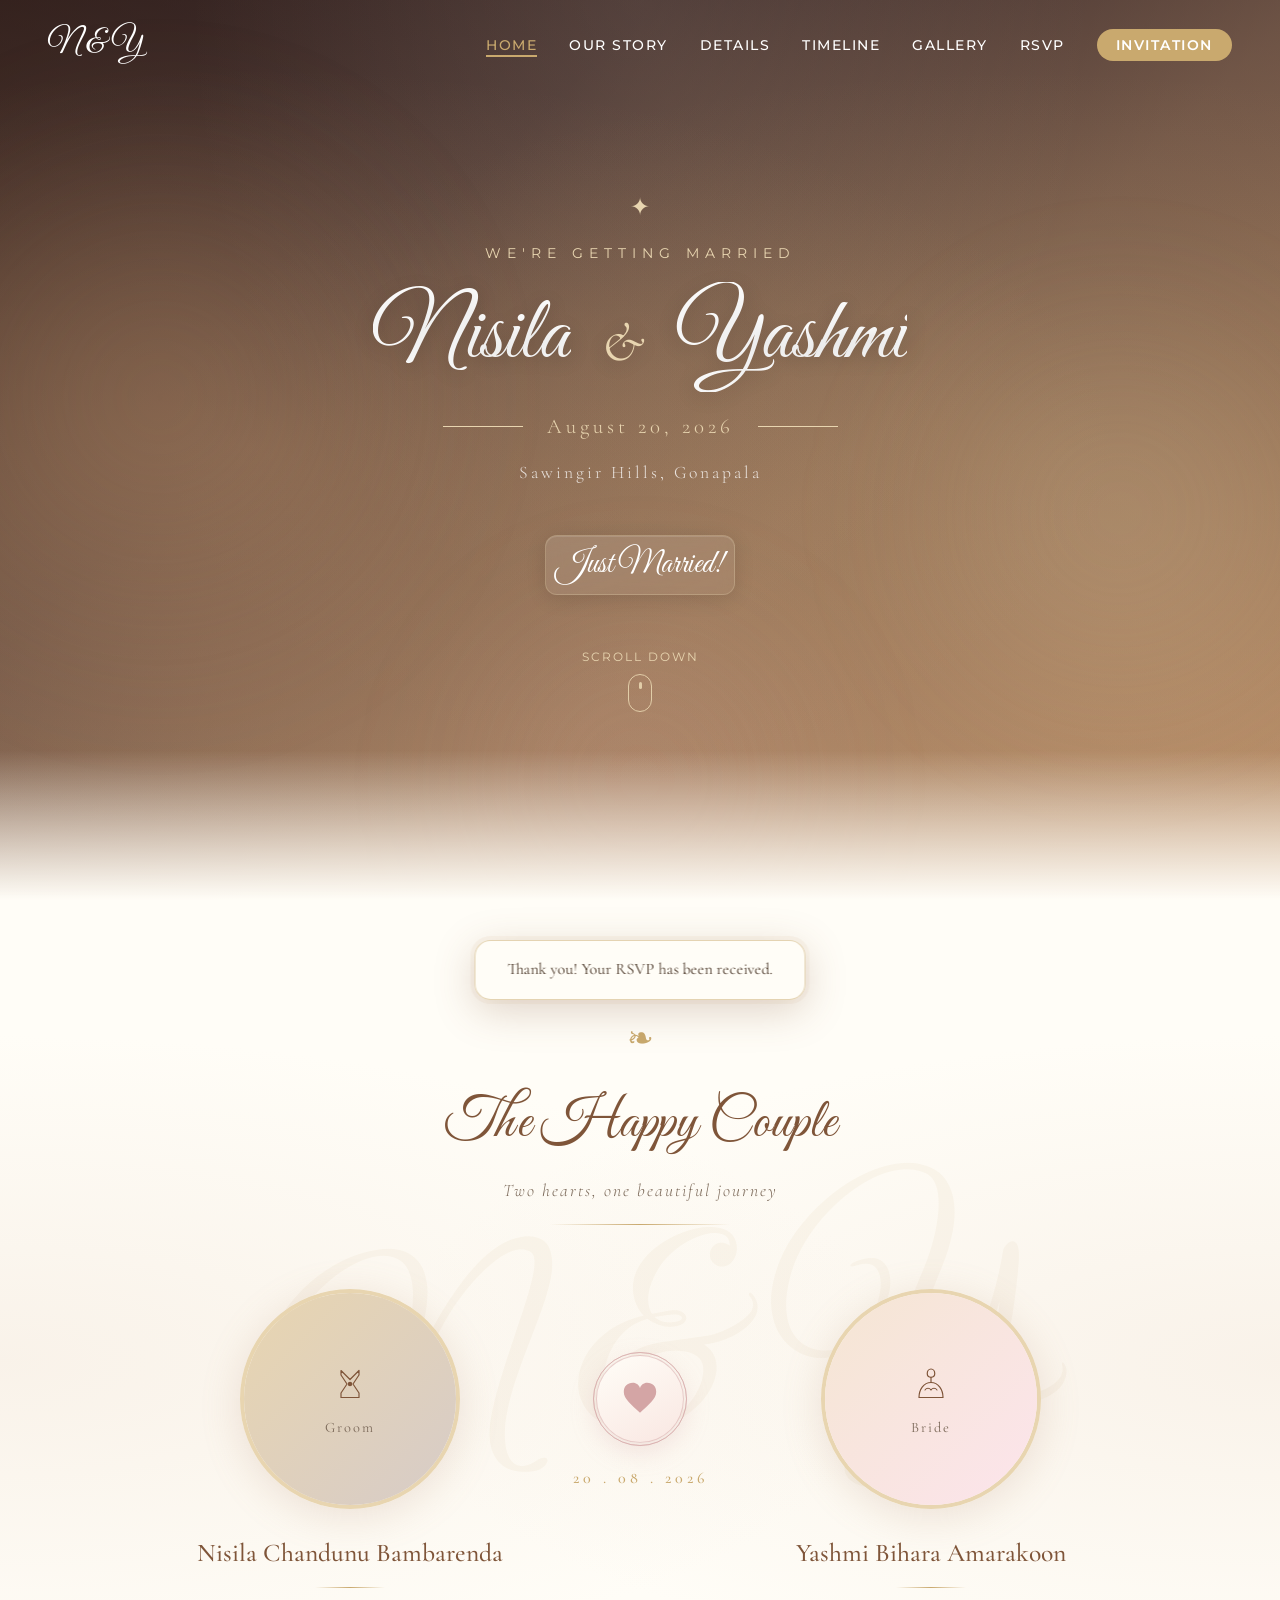
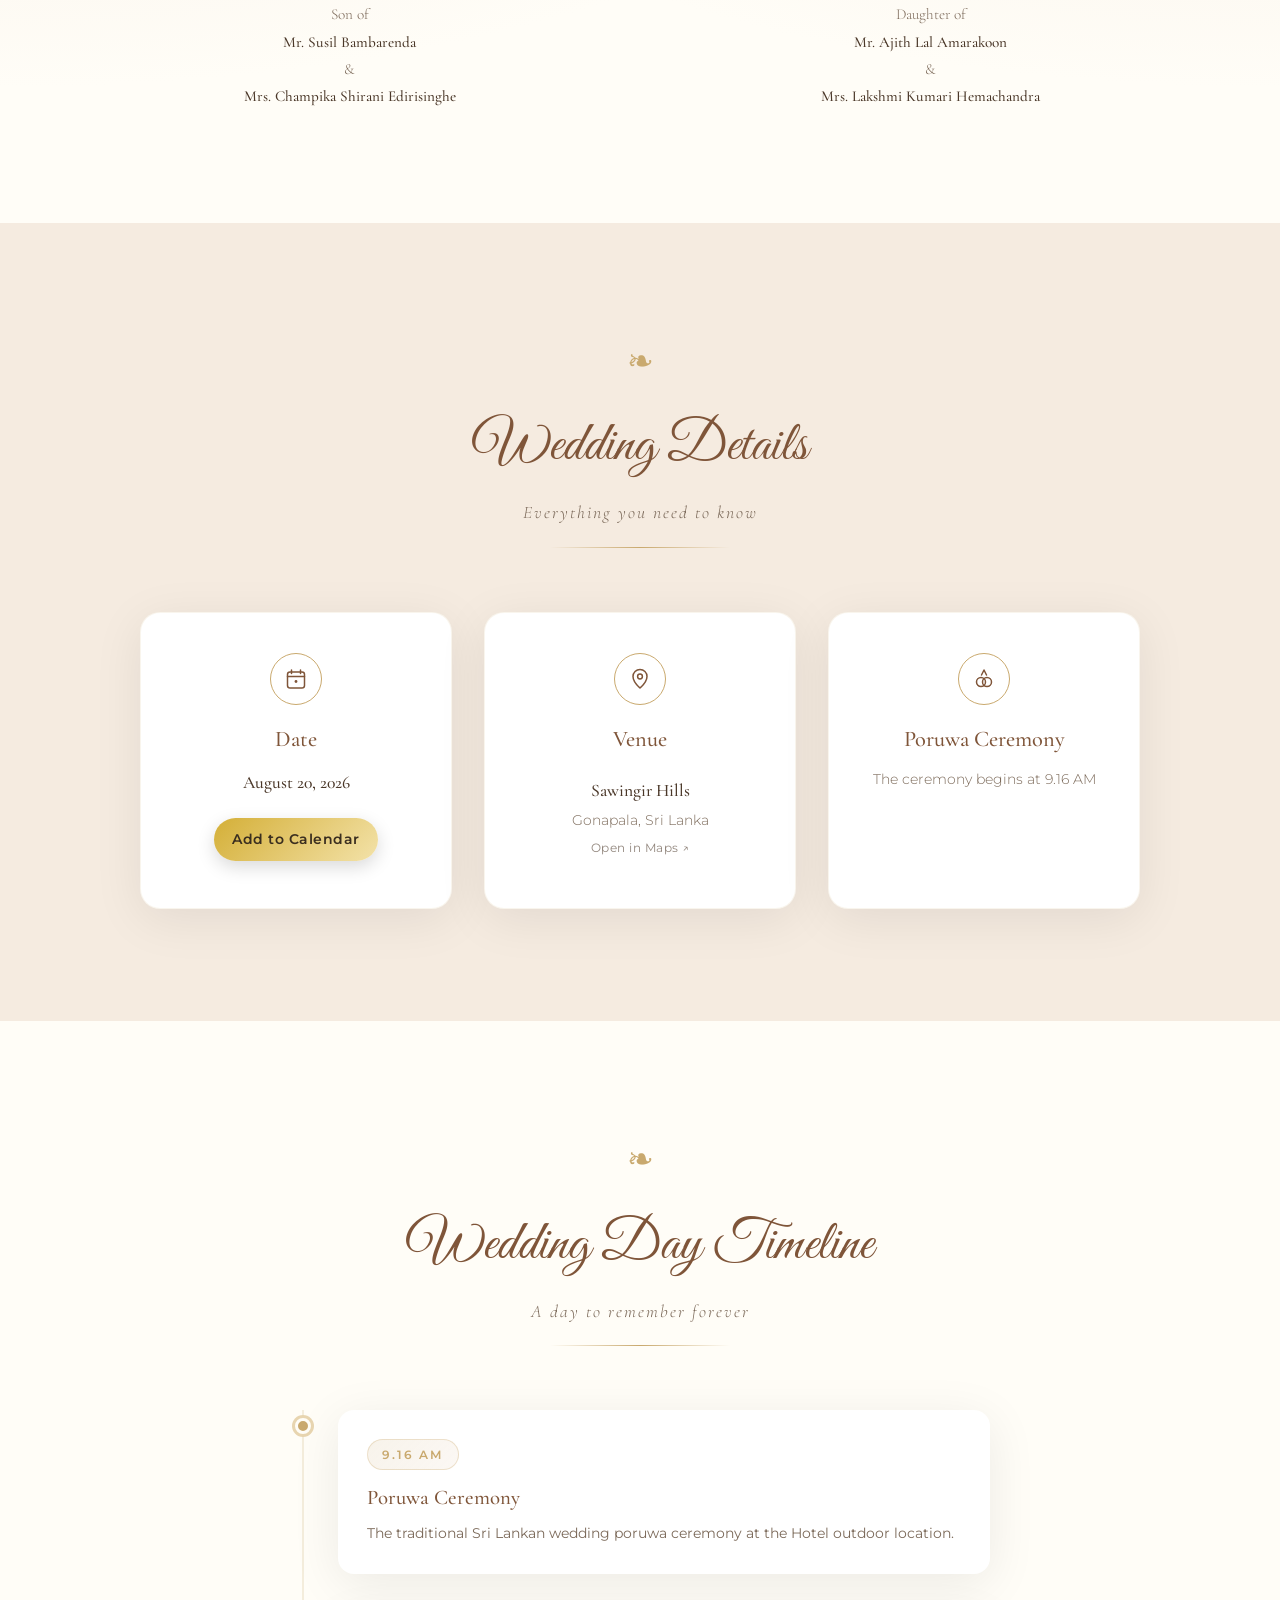
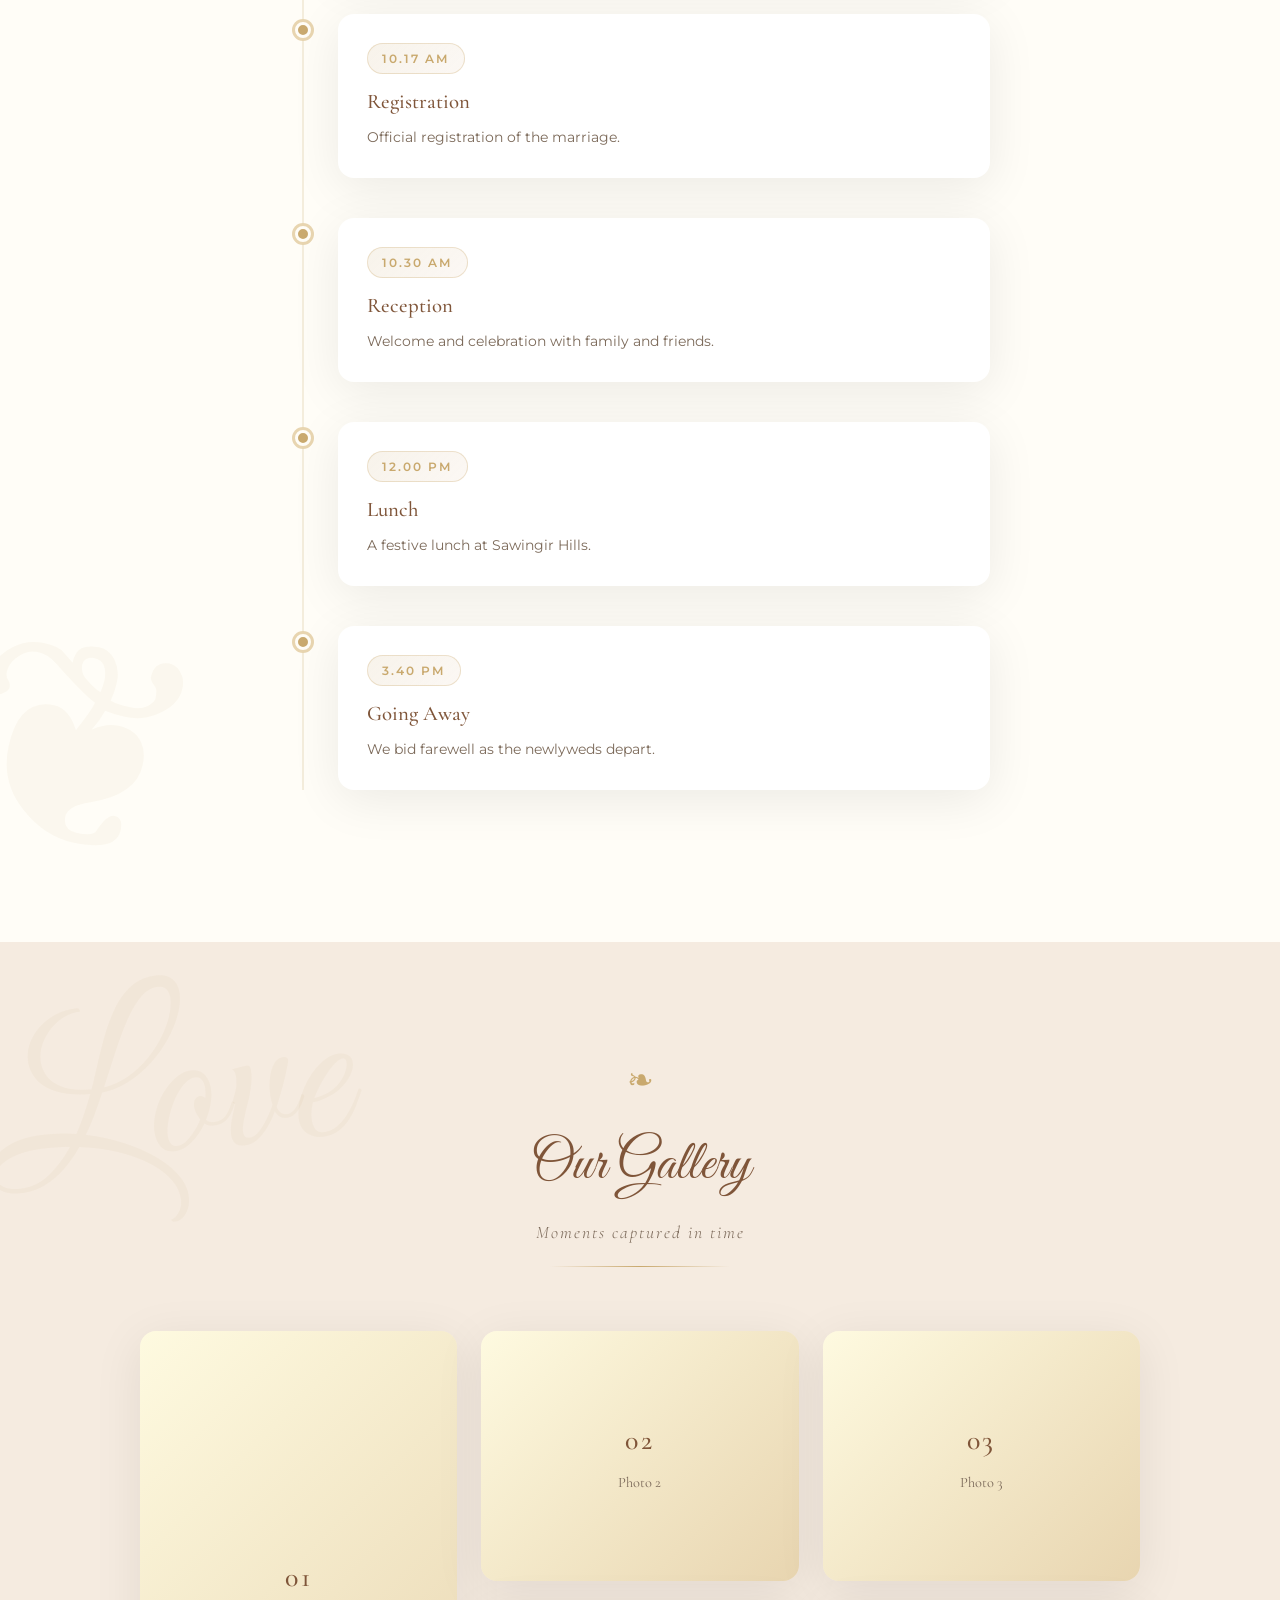
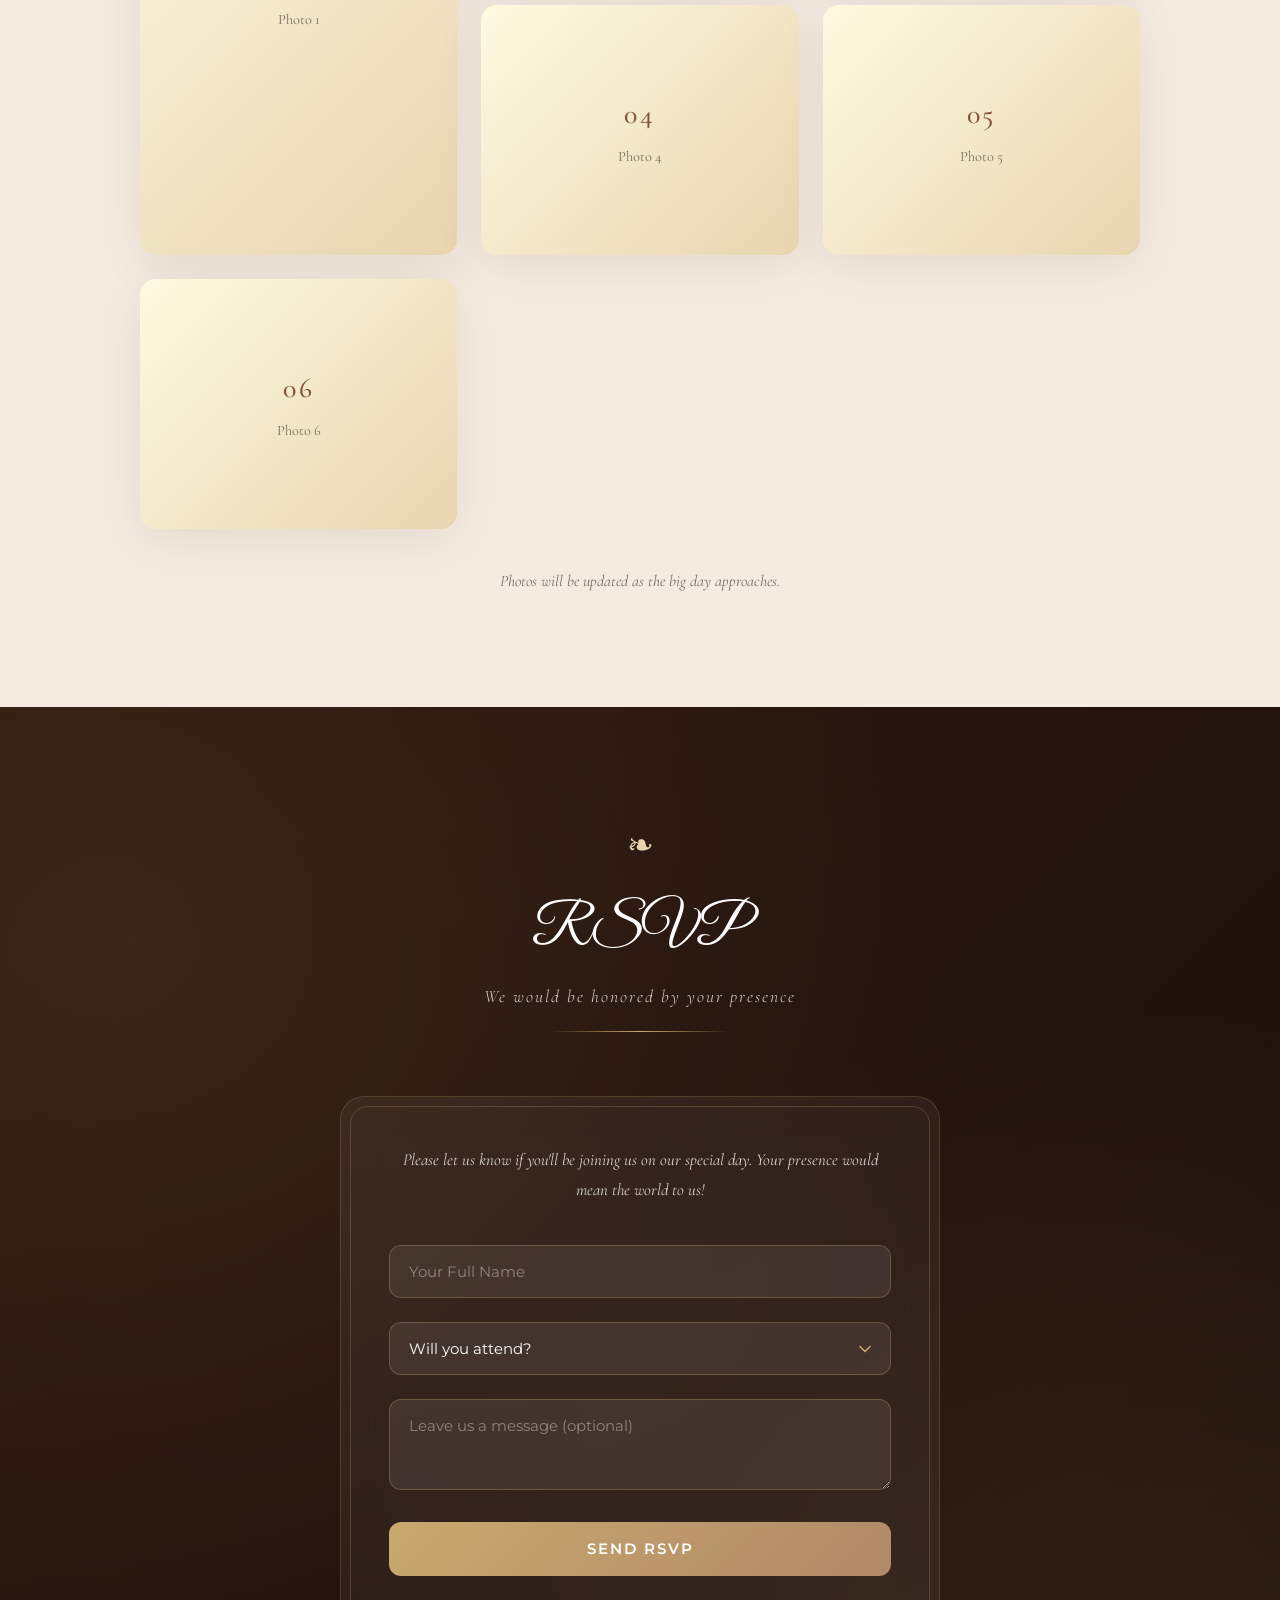
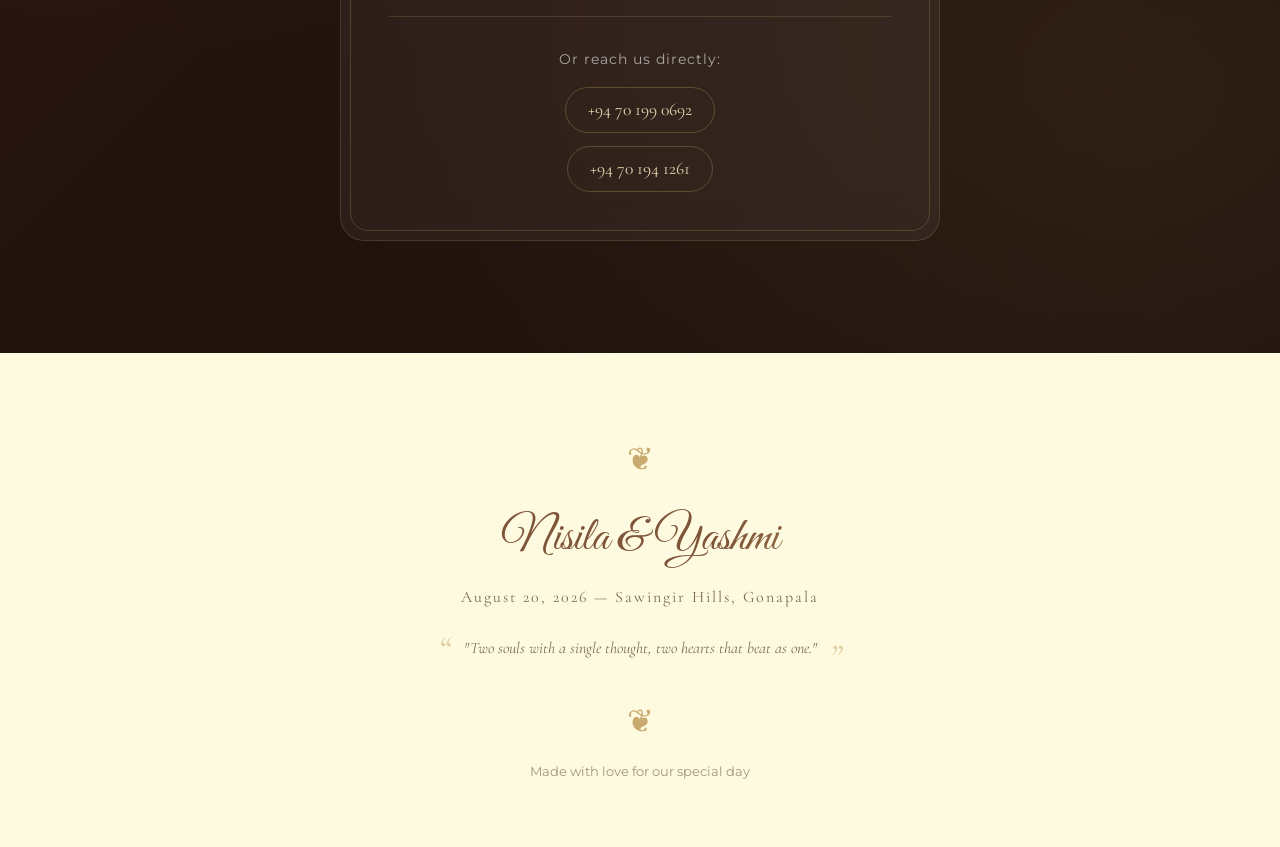
==== index.html @ e64463fa "minor changes" ====
<!doctype html>
<html lang="en">
  <head>
    <meta charset="UTF-8" />
    <meta
      name="viewport"
      content="width=device-width, initial-scale=1.0, maximum-scale=5.0, user-scalable=yes"
    />
    <meta name="color-scheme" content="light" />
    <meta name="theme-color" content="#fffdf7" />
    <meta name="mobile-web-app-capable" content="yes" />
    <meta name="apple-mobile-web-app-capable" content="yes" />
    <title>Nisila & Yashmi | Wedding - August 20, 2026</title>
    <link
      rel="icon"
      href="data:image/svg+xml,%3Csvg xmlns='http://www.w3.org/2000/svg' viewBox='0 0 100 100'%3E%3Cpath d='M50,88 C25,65 5,50 5,30 C5,15 15,5 30,5 C40,5 48,12 50,20 C52,12 60,5 70,5 C85,5 95,15 95,30 C95,50 75,65 50,88Z' fill='%23c9a96e'/%3E%3C/svg%3E"
    />
    <link rel="preconnect" href="https://fonts.googleapis.com" />
    <link rel="preconnect" href="https://fonts.gstatic.com" crossorigin />
    <link
      href="https://fonts.googleapis.com/css2?family=Great+Vibes&family=Cormorant+Garamond:ital,wght@0,300;0,400;0,500;0,600;1,300;1,400&family=Montserrat:wght@300;400;500;600&display=swap"
      rel="stylesheet"
    />
    <link rel="stylesheet" href="styles.css" />
  </head>
  <body>
    <!-- Intro Preloader -->
    <div class="preloader" id="preloader">
      <div class="preloader-inner">
        <svg
          class="preloader-rings"
          viewBox="0 0 130 78"
          fill="none"
          aria-hidden="true"
        >
          <circle class="ring ring-1" cx="48" cy="39" r="27" />
          <circle class="ring ring-2" cx="82" cy="39" r="27" />
        </svg>
        <p class="preloader-names">Nisila &amp; Yashmi</p>
        <p class="preloader-date">20 . 08 . 2026</p>
      </div>
    </div>

    <!-- Scroll Progress Bar -->
    <div class="scroll-progress" id="scrollProgress"></div>

    <!-- Floating Petals -->
    <div class="petals-container" id="petals"></div>

    <!-- Navigation -->
    <nav class="navbar" id="navbar">
      <div class="nav-logo">N & Y</div>
      <button class="nav-toggle" id="navToggle" aria-label="Toggle navigation">
        <span></span><span></span><span></span>
      </button>
      <ul class="nav-links" id="navLinks">
        <li><a href="#home">Home</a></li>
        <li><a href="#couple">Our Story</a></li>
        <li><a href="#details">Details</a></li>
        <li><a href="#timeline">Timeline</a></li>
        <li><a href="#gallery">Gallery</a></li>
        <li><a href="#rsvp">RSVP</a></li>
        <li>
          <a href="invitation.html" class="nav-invitation-btn">Invitation</a>
        </li>
      </ul>
    </nav>

    <!-- Hero Section -->
    <section class="hero" id="home">
      <div class="hero-aurora" aria-hidden="true">
        <span class="aurora-blob aurora-1"></span>
        <span class="aurora-blob aurora-2"></span>
        <span class="aurora-blob aurora-3"></span>
      </div>
      <div class="hero-sparkles" id="heroSparkles"></div>
      <div class="hero-overlay"></div>
      <div class="hero-content">
        <div class="hero-ornament top">✦</div>
        <p class="hero-subtitle">We're Getting Married</p>
        <h1 class="hero-names">
          <span class="groom-name">Nisila</span>
          <span class="ampersand">&</span>
          <span class="bride-name">Yashmi</span>
        </h1>
        <div class="hero-date-line">
          <span class="line"></span>
          <span class="date-text">August 20, 2026</span>
          <span class="line"></span>
        </div>
        <p class="hero-venue">Sawingir Hills, Gonapala</p>

        <!-- Countdown Timer -->
        <div class="countdown" id="countdown">
          <div class="countdown-item">
            <span class="countdown-number" id="days">00</span>
            <span class="countdown-label">Days</span>
          </div>
          <div class="countdown-separator">:</div>
          <div class="countdown-item">
            <span class="countdown-number" id="hours">00</span>
            <span class="countdown-label">Hours</span>
          </div>
          <div class="countdown-separator">:</div>
          <div class="countdown-item">
            <span class="countdown-number" id="minutes">00</span>
            <span class="countdown-label">Minutes</span>
          </div>
          <div class="countdown-separator">:</div>
          <div class="countdown-item">
            <span class="countdown-number" id="seconds">00</span>
            <span class="countdown-label">Seconds</span>
          </div>
        </div>

        <a href="#couple" class="scroll-down">
          <span>Scroll Down</span>
          <span class="scroll-mouse"><span class="scroll-wheel"></span></span>
        </a>
      </div>
    </section>

    <!-- Couple Section -->
    <section class="section couple-section" id="couple">
      <div class="section-header" data-animate>
        <span class="section-ornament">❧</span>
        <h2 class="section-title">The Happy Couple</h2>
        <p class="section-subtitle">Two hearts, one beautiful journey</p>
      </div>

      <div class="couple-container">
        <div class="couple-card groom-card" data-animate>
          <div class="couple-image-wrapper">
            <div class="couple-image-placeholder groom-placeholder">
              <svg
                class="placeholder-icon groom-icon"
                viewBox="0 0 64 64"
                xmlns="http://www.w3.org/2000/svg"
              >
                <path
                  d="M20 14 L32 26 L44 14 L44 20 L36 32 L44 44 L44 50 L20 50 L20 44 L28 32 L20 20 Z"
                  fill="none"
                  stroke="currentColor"
                  stroke-width="1.6"
                  stroke-linejoin="round"
                />
                <circle cx="32" cy="32" r="3" fill="currentColor" />
              </svg>
              <span class="placeholder-text">Groom</span>
            </div>
          </div>
          <h3 class="couple-name">Nisila Chandunu Bambarenda</h3>
          <p class="couple-parents">
            Son of<br />
            <strong>Mr. Susil Bambarenda</strong><br />
            &<br />
            <strong>Mrs. Champika Shirani Edirisinghe</strong>
          </p>
        </div>

        <div class="couple-heart" data-animate>
          <div class="heart-icon">
            <svg viewBox="0 0 100 100" class="heart-svg">
              <path
                d="M50,88 C25,65 5,50 5,30 C5,15 15,5 30,5 C40,5 48,12 50,20 C52,12 60,5 70,5 C85,5 95,15 95,30 C95,50 75,65 50,88Z"
                fill="currentColor"
              />
            </svg>
          </div>
          <p class="couple-date">20 . 08 . 2026</p>
        </div>

        <div class="couple-card bride-card" data-animate>
          <div class="couple-image-wrapper">
            <div class="couple-image-placeholder bride-placeholder">
              <svg
                class="placeholder-icon bride-icon"
                viewBox="0 0 64 64"
                xmlns="http://www.w3.org/2000/svg"
              >
                <path
                  d="M32 12 C35 12 37 15 37 18 C37 21 35 23 32 23 C29 23 27 21 27 18 C27 15 29 12 32 12 Z"
                  fill="none"
                  stroke="currentColor"
                  stroke-width="1.6"
                />
                <path
                  d="M32 23 L32 30"
                  stroke="currentColor"
                  stroke-width="1.6"
                  stroke-linecap="round"
                />
                <path
                  d="M32 30 C22 30 16 40 16 50 L48 50 C48 40 42 30 32 30 Z"
                  fill="none"
                  stroke="currentColor"
                  stroke-width="1.6"
                  stroke-linejoin="round"
                />
                <path
                  d="M24 40 C26 37 30 37 32 40 C34 37 38 37 40 40"
                  stroke="currentColor"
                  stroke-width="1.4"
                  stroke-linecap="round"
                  fill="none"
                />
              </svg>
              <span class="placeholder-text">Bride</span>
            </div>
          </div>
          <h3 class="couple-name">Yashmi Bihara Amarakoon</h3>
          <p class="couple-parents">
            Daughter of<br />
            <strong>Mr. Ajith Lal Amarakoon</strong><br />
            &<br />
            <strong>Mrs. Lakshmi Kumari Hemachandra</strong>
          </p>
        </div>
      </div>
    </section>

    <!-- Love Story Timeline -->
    <section class="section story-section" id="details">
      <div class="section-header" data-animate>
        <span class="section-ornament">❧</span>
        <h2 class="section-title">Wedding Details</h2>
        <p class="section-subtitle">Everything you need to know</p>
      </div>

      <div class="details-container">
        <!-- <div class="detail-card" data-animate>
                <div class="detail-icon" aria-hidden="true">D</div>
                <h3>Date</h3>
                <p class="detail-main">August 20, 2026</p>
                <p class="detail-sub">Thursday</p>
                <p class="detail-sub">10.00 AM to 04.00 PM</p>
            </div> -->

        <!-- <div class="detail-card" data-animate>
                <div class="detail-icon" aria-hidden="true">V</div>
                <h3>Venue</h3>
                <p class="detail-main">Sawingir Hills</p>
                <p class="detail-sub">Gonapala, Sri Lanka</p>
            </div> -->
        <div class="detail-card" data-animate>
          <div class="detail-icon" aria-hidden="true">
            <svg
              viewBox="0 0 24 24"
              fill="none"
              stroke="currentColor"
              stroke-width="1.5"
              stroke-linecap="round"
              stroke-linejoin="round"
            >
              <rect x="3.5" y="5" width="17" height="16" rx="2.5" />
              <line x1="3.5" y1="9.5" x2="20.5" y2="9.5" />
              <line x1="7.5" y1="3" x2="7.5" y2="6.5" />
              <line x1="16.5" y1="3" x2="16.5" y2="6.5" />
              <circle
                cx="12"
                cy="14.5"
                r="1.4"
                fill="currentColor"
                stroke="none"
              />
            </svg>
          </div>
          <h3>Date</h3>
          <p class="detail-main">August 20, 2026</p>
          <!-- <p class="detail-sub">Thursday</p> -->

          <a href="wedding.ics" class="calendar-btn" download>
            Add to Calendar
          </a>
        </div>

        <!-- Venue -->
        <div class="detail-card" data-animate>
          <div class="detail-icon" aria-hidden="true">
            <svg
              viewBox="0 0 24 24"
              fill="none"
              stroke="currentColor"
              stroke-width="1.5"
              stroke-linecap="round"
              stroke-linejoin="round"
            >
              <path
                d="M12 21s-7-6.2-7-11.5A7 7 0 0 1 19 9.5C19 14.8 12 21 12 21Z"
              />
              <circle cx="12" cy="9.5" r="2.4" />
            </svg>
          </div>
          <h3>Venue</h3>

          <a
            class="venue-link"
            href="https://www.google.com/maps/place/Sawingir+Hills/data=!4m2!3m1!1s0x0:0x8412a55befcddfe5?sa=X&ved=1t:2428&ictx=111"
            target="_blank"
            rel="noopener noreferrer"
            aria-label="Open Sawingir Hills location in Google Maps"
          >
            <p class="detail-main">Sawingir Hills</p>
            <p class="detail-sub">Gonapala, Sri Lanka</p>
          </a>
        </div>

        <div class="detail-card" data-animate>
          <div class="detail-icon" aria-hidden="true">
            <svg
              viewBox="0 0 24 24"
              fill="none"
              stroke="currentColor"
              stroke-width="1.5"
              stroke-linecap="round"
              stroke-linejoin="round"
            >
              <circle cx="9" cy="15" r="4.5" />
              <circle cx="15" cy="15" r="4.5" />
              <path d="M9.5 8 12 3l2.5 5" />
            </svg>
          </div>
          <h3>Poruwa Ceremony</h3>
          <p class="detail-sub">The ceremony begins at 9.16 AM</p>
        </div>
      </div>
    </section>

    <!-- Timeline Section -->
    <section class="section timeline-section" id="timeline">
      <div class="section-header" data-animate>
        <span class="section-ornament">❧</span>
        <h2 class="section-title">Wedding Day Timeline</h2>
        <p class="section-subtitle">A day to remember forever</p>
      </div>

      <div class="timeline">
        <div class="timeline-item" data-animate>
          <div class="timeline-dot"></div>
          <div class="timeline-content">
            <span class="timeline-time">9.16 AM</span>
            <h3>Poruwa Ceremony</h3>
            <p>
              The traditional Sri Lankan wedding poruwa ceremony at the Hotel
              outdoor location.
            </p>
          </div>
        </div>
        <div class="timeline-item" data-animate>
          <div class="timeline-dot"></div>
          <div class="timeline-content">
            <span class="timeline-time">10.17 AM</span>
            <h3>Registration</h3>
            <p>Official registration of the marriage.</p>
          </div>
        </div>
        <div class="timeline-item" data-animate>
          <div class="timeline-dot"></div>
          <div class="timeline-content">
            <span class="timeline-time">10.30 AM</span>
            <h3>Reception</h3>
            <p>Welcome and celebration with family and friends.</p>
          </div>
        </div>
        <div class="timeline-item" data-animate>
          <div class="timeline-dot"></div>
          <div class="timeline-content">
            <span class="timeline-time">12.00 PM</span>
            <h3>Lunch</h3>
            <p>A festive lunch at Sawingir Hills.</p>
          </div>
        </div>
        <div class="timeline-item" data-animate>
          <div class="timeline-dot"></div>
          <div class="timeline-content">
            <span class="timeline-time">3.40 PM</span>
            <h3>Going Away</h3>
            <p>We bid farewell as the newlyweds depart.</p>
          </div>
        </div>
      </div>
    </section>

    <!-- Gallery Placeholder Section -->
    <section class="section gallery-section" id="gallery">
      <div class="section-header" data-animate>
        <span class="section-ornament">❧</span>
        <h2 class="section-title">Our Gallery</h2>
        <p class="section-subtitle">Moments captured in time</p>
      </div>

      <div class="gallery-grid">
        <div class="gallery-item gi-1" data-animate>
          <div class="gallery-placeholder">
            <span>01</span>
            <p>Photo 1</p>
          </div>
        </div>
        <div class="gallery-item gi-2" data-animate>
          <div class="gallery-placeholder">
            <span>02</span>
            <p>Photo 2</p>
          </div>
        </div>
        <div class="gallery-item gi-3" data-animate>
          <div class="gallery-placeholder">
            <span>03</span>
            <p>Photo 3</p>
          </div>
        </div>
        <div class="gallery-item gi-4" data-animate>
          <div class="gallery-placeholder">
            <span>04</span>
            <p>Photo 4</p>
          </div>
        </div>
        <div class="gallery-item gi-5" data-animate>
          <div class="gallery-placeholder">
            <span>05</span>
            <p>Photo 5</p>
          </div>
        </div>
        <div class="gallery-item gi-6" data-animate>
          <div class="gallery-placeholder">
            <span>06</span>
            <p>Photo 6</p>
          </div>
        </div>
      </div>
      <p class="gallery-note">
        Photos will be updated as the big day approaches.
      </p>
    </section>

    <!-- RSVP Section -->
    <section class="section rsvp-section" id="rsvp">
      <div class="rsvp-bg-pattern"></div>
      <div class="section-header" data-animate>
        <span class="section-ornament light">❧</span>
        <h2 class="section-title light">RSVP</h2>
        <p class="section-subtitle light">
          We would be honored by your presence
        </p>
      </div>

      <div class="rsvp-container">
        <div class="rsvp-card" data-animate>
          <p class="rsvp-message">
            Please let us know if you'll be joining us on our special day. Your
            presence would mean the world to us!
          </p>

          <form class="rsvp-form" id="rsvpForm">
            <div class="form-group">
              <input
                type="text"
                id="guestName"
                placeholder="Your Full Name"
                required
              />
              <label for="guestName">Your Full Name</label>
            </div>

            <div class="form-group">
              <select id="attending" required>
                <option value="" disabled selected>Will you attend?</option>
                <option value="yes">Joyfully Accept</option>
                <option value="no">Regretfully Decline</option>
              </select>
            </div>

            <div class="form-group">
              <textarea
                id="message"
                placeholder="Leave us a message (optional)"
                rows="3"
              ></textarea>
              <label for="message">Message</label>
            </div>

            <button type="submit" class="rsvp-submit">
              <span>Send RSVP</span>
            </button>
          </form>

          <div class="rsvp-contact">
            <p>Or reach us directly:</p>
            <div class="contact-numbers">
              <a href="tel:+94701990692" class="contact-link">
                <span>+94 70 199 0692</span>
              </a>
              <a href="tel:+94701941261" class="contact-link">
                <span>+94 70 194 1261</span>
              </a>
            </div>
          </div>
        </div>
      </div>
    </section>

    <!-- Footer -->
    <footer class="footer">
      <div class="footer-hearts" id="footerHearts" aria-hidden="true"></div>
      <div class="footer-content" data-animate>
        <div class="footer-ornament">❦</div>
        <h2 class="footer-names">Nisila & Yashmi</h2>
        <p class="footer-date">August 20, 2026 — Sawingir Hills, Gonapala</p>
        <p class="footer-message">
          "Two souls with a single thought, two hearts that beat as one."
        </p>
        <div class="footer-ornament">❦</div>
        <p class="footer-copyright">Made with love for our special day</p>
      </div>
    </footer>

    <!-- Back to top -->
    <button class="back-to-top" id="backToTop" aria-label="Back to top">
      <span class="btt-arrow">↑</span>
    </button>

    <!-- Toast notification -->
    <div class="toast" id="toast">
      <span class="toast-message">Thank you! Your RSVP has been received.</span>
    </div>

    <script src="script.js"></script>
  </body>
</html>
---- styles.css ----
/* ============================================
   WEDDING WEBSITE — Nisila & Yashmi
   A Romantic, Elegant Design
   ============================================ */

/* --- CSS Variables --- */
:root {
    color-scheme: light;
    --color-primary: #b08968;
    --color-primary-light: #ddb892;
    --color-primary-dark: #7f5539;
    --color-accent: #d4a373;
    --color-gold: #c9a96e;
    --color-gold-light: #e8d5b0;
    --color-cream: #fefae0;
    --color-ivory: #fffdf7;
    --color-blush: #f5ebe0;
    --color-rose: #d4a5a5;
    --color-deep: #3d2c2c;
    --color-text: #4a3728;
    --color-text-light: #7c6a5a;
    --color-white: #ffffff;
    --color-dark-bg: #2c1810;
    
    --font-script: 'Great Vibes', cursive;
    --font-serif: 'Cormorant Garamond', serif;
    --font-sans: 'Montserrat', sans-serif;
    
    --transition-smooth: all 0.4s cubic-bezier(0.25, 0.46, 0.45, 0.94);
    --shadow-soft: 0 4px 30px rgba(176, 137, 104, 0.15);
    --shadow-medium: 0 8px 40px rgba(176, 137, 104, 0.2);
    --shadow-card: 0 10px 50px rgba(0, 0, 0, 0.08);
}

/* --- Reset & Base --- */
*, *::before, *::after {
    margin: 0;
    padding: 0;
    box-sizing: border-box;
}

html {
    scroll-behavior: smooth;
    font-size: 16px;
    overflow-x: hidden;
    background-color: var(--color-ivory);
    color: var(--color-text);
}

body {
    font-family: var(--font-sans);
    color: var(--color-text);
    background-color: var(--color-ivory);
    overflow-x: hidden;
    line-height: 1.6;
    -webkit-font-smoothing: antialiased;
    -moz-osx-font-smoothing: grayscale;
    /* Prevent horizontal scroll on mobile */
    max-width: 100vw;
}

html.menu-open {
    overflow: hidden;
}

/* --- Scrollbar --- */
::-webkit-scrollbar {
    width: 8px;
}
::-webkit-scrollbar-track {
    background: var(--color-cream);
}
::-webkit-scrollbar-thumb {
    background: var(--color-primary-light);
    border-radius: 10px;
}
::-webkit-scrollbar-thumb:hover {
    background: var(--color-primary);
}

/* --- Selection --- */
::selection {
    background: var(--color-primary-light);
    color: var(--color-white);
}

/* Venue clickable link */
.venue-link {
    text-decoration: none;
    color: inherit;
    display: block;
    border-radius: 12px;
    padding: 8px 6px;
    transition: all 0.25s ease;
    position: relative;
}

/* Hover (desktop) */
.venue-link:hover {
    background: rgba(212, 175, 55, 0.08);
    transform: translateY(-2px);
}

/* Tap feedback (mobile) */
.venue-link:active {
    transform: scale(0.98);
}

/* Add a subtle indicator */
.venue-link::after {
    content: "Open in Maps ↗";
    display: block;
    font-size: 12px;
    margin-top: 6px;
    opacity: 0.6;
    letter-spacing: 0.5px;
}

/* Add to calendar button */
.calendar-btn{
    display:inline-block;
    margin-top:16px;
    padding:10px 18px;
    border-radius:30px;
    text-decoration:none;
    font-size:14px;
    letter-spacing:.5px;

    background: linear-gradient(135deg,#d4af37,#f3e2a9);
    color:#3a2e1f;
    font-weight:600;

    transition:all .25s ease;
    box-shadow:0 6px 18px rgba(0,0,0,.15);
}

/* hover desktop */
.calendar-btn:hover{
    transform:translateY(-2px);
    box-shadow:0 10px 24px rgba(0,0,0,.22);
}

/* mobile tap feedback */
.calendar-btn:active{
    transform:scale(.96);
}
/* ============================================
   FLOATING PETALS
   ============================================ */
.petals-container {
    position: fixed;
    top: 0;
    left: 0;
    width: 100%;
    height: 100%;
    pointer-events: none;
    z-index: 5;
    overflow: hidden;
}

.petal {
    position: absolute;
    top: -30px;
    width: 1em;
    height: 1em;
    opacity: 0;
    background: linear-gradient(135deg, var(--color-gold-light), var(--color-rose));
    border-radius: 0% 70% 0% 70%;
    animation: petalFall linear forwards;
    pointer-events: none;
    --drift: 60px;
    filter: blur(0.2px);
    will-change: transform, opacity;
}

.petal--mobile {
    filter: blur(0.15px);
}

@keyframes petalFall {
    0% {
        opacity: 0;
        transform: translateY(0) rotate(0deg) translateX(0);
    }
    15% {
        opacity: 0.7;
    }
    85% {
        opacity: 0.45;
    }
    100% {
        opacity: 0;
        transform: translateY(100vh) rotate(360deg) translateX(var(--drift));
    }
}

/* ============================================
   NAVIGATION
   ============================================ */
.navbar {
    position: fixed;
    top: 0;
    left: 0;
    right: 0;
    z-index: 1000;
    display: flex;
    align-items: center;
    justify-content: space-between;
    padding: 1.2rem 3rem;
    transition: var(--transition-smooth);
    background: transparent;
}

.navbar.scrolled {
    background: rgba(255, 253, 247, 0.95);
    backdrop-filter: blur(20px);
    box-shadow: var(--shadow-soft);
    padding: 0.8rem 3rem;
}

.nav-logo {
    font-family: var(--font-script);
    font-size: 2rem;
    color: var(--color-white);
    transition: var(--transition-smooth);
}

.navbar.scrolled .nav-logo {
    color: var(--color-primary);
}

.nav-links {
    display: flex;
    list-style: none;
    gap: 2rem;
    align-items: center;
}

.nav-links a {
    text-decoration: none;
    color: var(--color-white);
    font-size: 0.85rem;
    font-weight: 500;
    letter-spacing: 1.5px;
    text-transform: uppercase;
    transition: var(--transition-smooth);
    position: relative;
}

.navbar.scrolled .nav-links a {
    color: var(--color-text);
}

.nav-links a::after {
    content: '';
    position: absolute;
    bottom: -4px;
    left: 0;
    width: 0;
    height: 2px;
    background: var(--color-gold);
    transition: width 0.3s ease;
}

.nav-links a:hover::after {
    width: 100%;
}

.nav-invitation-btn {
    background: var(--color-gold) !important;
    color: var(--color-white) !important;
    padding: 0.5rem 1.2rem;
    border-radius: 30px;
    font-weight: 600 !important;
    transition: var(--transition-smooth);
}

.nav-invitation-btn:hover {
    background: var(--color-primary-dark) !important;
    transform: translateY(-2px);
}

.nav-invitation-btn::after {
    display: none !important;
}

.nav-toggle {
    display: none;
    flex-direction: column;
    gap: 5px;
    background: none;
    border: none;
    cursor: pointer;
    padding: 5px;
    z-index: 1001;
}

.nav-toggle span {
    width: 25px;
    height: 2px;
    background: var(--color-white);
    transition: var(--transition-smooth);
}

.navbar.scrolled .nav-toggle span {
    background: var(--color-text);
}

/* ============================================
   HERO SECTION
   ============================================ */
.hero {
    position: relative;
    height: 100vh;
    height: 100svh;
    min-height: 500px;
    display: flex;
    align-items: center;
    justify-content: center;
    background:
        linear-gradient(135deg,
            rgba(44, 24, 16, 0.5) 0%,
            rgba(61, 44, 44, 0.35) 30%,
            rgba(176, 137, 104, 0.4) 60%,
            rgba(212, 163, 115, 0.5) 100%),
        linear-gradient(to bottom, #3d2c2c, #b08968);
    background-size: cover;
    background-position: center;
    overflow: hidden;
}

@supports (height: 100dvh) {
    .hero {
        height: 100dvh;
    }
}

.hero::before {
    content: '';
    position: absolute;
    top: 0;
    left: 0;
    right: 0;
    bottom: 0;
    background:
        radial-gradient(ellipse at 20% 50%, rgba(212, 163, 115, 0.22) 0%, transparent 60%),
        radial-gradient(ellipse at 80% 50%, rgba(201, 169, 110, 0.15) 0%, transparent 60%),
        radial-gradient(ellipse at 50% 0%, rgba(255, 220, 180, 0.12) 0%, transparent 50%);
    z-index: 1;
    animation: heroGlow 8s ease-in-out infinite alternate;
}

@keyframes heroGlow {
    0% { opacity: 0.9; }
    100% { opacity: 1; }
}

.hero-overlay {
    position: absolute;
    bottom: 0;
    left: 0;
    right: 0;
    height: 150px;
    background: linear-gradient(to top, var(--color-ivory), transparent);
    z-index: 2;
}

.hero-content {
    position: relative;
    z-index: 3;
    text-align: center;
    color: var(--color-white);
    padding: 2rem;
}

.hero-ornament {
    font-size: 1.5rem;
    color: var(--color-gold-light);
    margin-bottom: 1rem;
    animation: sparkle 2s ease-in-out infinite;
}

@keyframes sparkle {
    0%, 100% { opacity: 0.6; transform: scale(1); }
    50% { opacity: 1; transform: scale(1.2); }
}

.hero-subtitle {
    font-family: var(--font-sans);
    font-size: 0.9rem;
    letter-spacing: 6px;
    text-transform: uppercase;
    color: var(--color-gold-light);
    margin-bottom: 1.5rem;
    font-weight: 400;
}

.hero-names {
    font-family: var(--font-script);
    font-size: 5.5rem;
    font-weight: 400;
    line-height: 1.1;
    margin-bottom: 1.5rem;
    text-shadow: 0 4px 20px rgba(0, 0, 0, 0.2);
}

.ampersand {
    display: inline-block;
    font-family: var(--font-serif);
    font-style: italic;
    font-size: 3.5rem;
    color: var(--color-gold-light);
    margin: 0 1rem;
    vertical-align: middle;
}

.hero-date-line {
    display: flex;
    align-items: center;
    justify-content: center;
    gap: 1.5rem;
    margin-bottom: 1rem;
}

.hero-date-line .line {
    width: 80px;
    height: 1px;
    background: var(--color-gold-light);
}

.date-text {
    font-family: var(--font-serif);
    font-size: 1.3rem;
    letter-spacing: 4px;
    font-weight: 300;
    color: var(--color-gold-light);
}

.hero-venue {
    font-family: var(--font-serif);
    font-size: 1.1rem;
    letter-spacing: 3px;
    color: rgba(255, 255, 255, 0.8);
    margin-bottom: 3rem;
    font-weight: 300;
}

/* --- Countdown --- */
.countdown {
    display: flex;
    align-items: center;
    justify-content: center;
    gap: 0.5rem;
    margin-bottom: 3rem;
}

.countdown-item {
    display: flex;
    flex-direction: column;
    align-items: center;
    min-width: 80px;
    padding: 0.8rem 0.6rem;
    background: linear-gradient(160deg, rgba(255, 255, 255, 0.12), rgba(255, 255, 255, 0.05));
    border: 1px solid rgba(232, 213, 176, 0.25);
    border-radius: 12px;
    backdrop-filter: blur(8px);
    box-shadow: 0 4px 20px rgba(0, 0, 0, 0.12), inset 0 1px 0 rgba(255, 255, 255, 0.12);
    transition: var(--transition-smooth);
}

.countdown-item:hover {
    transform: translateY(-4px);
    border-color: rgba(232, 213, 176, 0.55);
    box-shadow: 0 10px 30px rgba(0, 0, 0, 0.18), 0 0 24px rgba(201, 169, 110, 0.25);
}

.countdown-number {
    font-family: var(--font-serif);
    font-size: 3rem;
    font-weight: 300;
    color: var(--color-white);
    line-height: 1;
}

.countdown-label {
    font-family: var(--font-sans);
    font-size: 0.7rem;
    letter-spacing: 3px;
    text-transform: uppercase;
    color: var(--color-gold-light);
    margin-top: 0.5rem;
}

.countdown-separator {
    font-family: var(--font-serif);
    font-size: 2rem;
    color: var(--color-gold-light);
    margin-bottom: 1.5rem;
}

.scroll-down {
    display: inline-flex;
    flex-direction: column;
    align-items: center;
    gap: 0.5rem;
    color: var(--color-gold-light);
    text-decoration: none;
    font-size: 0.75rem;
    letter-spacing: 2px;
    text-transform: uppercase;
    transition: var(--transition-smooth);
}

.scroll-down:hover {
    transform: translateY(5px);
}

.scroll-arrow {
    animation: bounceDown 2s ease-in-out infinite;
    font-size: 1.2rem;
}

@keyframes bounceDown {
    0%, 20%, 50%, 80%, 100% { transform: translateY(0); }
    40% { transform: translateY(8px); }
    60% { transform: translateY(4px); }
}

/* ============================================
   SECTION COMMON STYLES
   ============================================ */
.section {
    padding: 7rem 2rem;
    position: relative;
}

.section-header {
    text-align: center;
    margin-bottom: 4rem;
}

.section-ornament {
    font-size: 2rem;
    color: var(--color-gold);
    display: block;
    margin-bottom: 1rem;
}

.section-ornament.light {
    color: var(--color-gold-light);
}

.section-title {
    font-family: var(--font-script);
    font-size: 3.5rem;
    color: var(--color-primary-dark);
    font-weight: 400;
    margin-bottom: 0.5rem;
}

.section-title.light {
    color: var(--color-white);
}

.section-subtitle {
    font-family: var(--font-serif);
    font-size: 1.1rem;
    color: var(--color-text-light);
    font-weight: 300;
    font-style: italic;
    letter-spacing: 2px;
}

.section-subtitle.light {
    color: rgba(255, 255, 255, 0.8);
}

/* ============================================
   COUPLE SECTION
   ============================================ */
.couple-section {
    background:
        radial-gradient(ellipse at 0% 50%, rgba(245, 235, 224, 0.6) 0%, transparent 50%),
        radial-gradient(ellipse at 100% 50%, rgba(245, 235, 224, 0.6) 0%, transparent 50%),
        var(--color-ivory);
}

.couple-container {
    display: flex;
    align-items: center;
    justify-content: center;
    gap: 3rem;
    max-width: 1100px;
    margin: 0 auto;
    flex-wrap: wrap;
}

.couple-card {
    text-align: center;
    flex: 1;
    min-width: 280px;
    max-width: 350px;
    opacity: 0;
    transform: translateY(40px);
    transition: opacity 0.8s ease, transform 0.8s ease;
}

.couple-card.animate-in {
    opacity: 1;
    transform: translateY(0);
}

.couple-image-wrapper {
    width: 220px;
    height: 220px;
    margin: 0 auto 1.5rem;
    border-radius: 50%;
    overflow: hidden;
    border: 4px solid var(--color-gold-light);
    box-shadow: var(--shadow-medium);
    position: relative;
}

.couple-image-placeholder {
    width: 100%;
    height: 100%;
    display: flex;
    flex-direction: column;
    align-items: center;
    justify-content: center;
    gap: 0.5rem;
}

.bride-placeholder {
    background: linear-gradient(135deg, #f5e6d3, #fce4ec);
}

.groom-placeholder {
    background: linear-gradient(135deg, #e8d5b0, #d7ccc8);
}

.placeholder-icon {
    width: 48px;
    height: 48px;
    color: var(--color-primary-dark);
}

.placeholder-text {
    font-family: var(--font-serif);
    font-size: 0.9rem;
    color: var(--color-text-light);
    letter-spacing: 2px;
}

.couple-name {
    font-family: var(--font-serif);
    font-size: 1.6rem;
    color: var(--color-primary-dark);
    font-weight: 500;
    margin-bottom: 0.8rem;
    position: relative;
    padding-bottom: 0.9rem;
}

/* Delicate gold flourish beneath each name */
.couple-name::after {
    content: '';
    position: absolute;
    left: 50%;
    bottom: 0;
    transform: translateX(-50%);
    width: 70px;
    height: 1px;
    background: linear-gradient(to right, transparent, var(--color-gold), transparent);
}

.couple-parents {
    font-family: var(--font-serif);
    font-size: 0.95rem;
    color: var(--color-text-light);
    line-height: 1.8;
    font-weight: 300;
}

.couple-parents strong {
    font-weight: 500;
    color: var(--color-text);
}

.couple-heart {
    display: flex;
    flex-direction: column;
    align-items: center;
    gap: 1.4rem;
    opacity: 0;
    transform: scale(0.5);
    transition: opacity 0.8s ease 0.3s, transform 0.8s ease 0.3s;
}

/* On wide layouts, line the heart up with the portraits' midline
   instead of the middle of the full cards (portrait 220px tall,
   badge circle 88px + 1.4rem gap above the date) */
@media (min-width: 993px) {
    .couple-heart {
        align-self: flex-start;
        margin-top: 66px;
    }
}

.couple-heart.animate-in {
    opacity: 1;
    transform: scale(1);
}

.heart-icon {
    display: flex;
    align-items: center;
    justify-content: center;
    width: 88px;
    height: 88px;
    border-radius: 50%;
    background: linear-gradient(150deg, #fffdf7, #f9e7e2);
    border: 1px solid rgba(212, 165, 165, 0.5);
    box-shadow: 0 8px 26px rgba(212, 165, 165, 0.28);
    color: var(--color-rose);
}

/* The beat lives on the heart itself so the badge and ripples stay steady */
.heart-svg {
    width: 36px;
    height: 36px;
    display: block;
    animation: heartbeat 1.5s ease-in-out infinite;
}

@keyframes heartbeat {
    0%, 100% { transform: scale(1); }
    15% { transform: scale(1.15); }
    30% { transform: scale(1); }
    45% { transform: scale(1.1); }
}

.couple-date {
    font-family: var(--font-serif);
    font-size: 1rem;
    color: var(--color-gold);
    letter-spacing: 4px;
    font-weight: 500;
}

/* ============================================
   DETAILS SECTION
   ============================================ */
.story-section {
    background: var(--color-blush);
}

.details-container {
    display: grid;
    grid-template-columns: repeat(auto-fit, minmax(240px, 1fr));
    gap: 2rem;
    max-width: 1000px;
    margin: 0 auto;
}

.detail-card {
    background: var(--color-white);
    border-radius: 20px;
    padding: 2.5rem 2rem;
    text-align: center;
    box-shadow: var(--shadow-card);
    border: 1px solid rgba(201, 169, 110, 0.12);
    transition: var(--transition-smooth);
    opacity: 0;
    transform: translateY(30px);
}

.detail-card.animate-in {
    opacity: 1;
    transform: translateY(0);
}

.detail-card:hover {
    transform: translateY(-8px);
    box-shadow: var(--shadow-medium);
}

.detail-icon {
    display: inline-flex;
    align-items: center;
    justify-content: center;
    width: 3.25rem;
    height: 3.25rem;
    margin-bottom: 1rem;
    border: 1px solid var(--color-gold);
    border-radius: 50%;
    color: var(--color-primary-dark);
}

.detail-icon svg {
    width: 1.5rem;
    height: 1.5rem;
}

.detail-card h3 {
    font-family: var(--font-serif);
    font-size: 1.4rem;
    color: var(--color-primary-dark);
    margin-bottom: 0.8rem;
    font-weight: 500;
}

.detail-main {
    font-family: var(--font-serif);
    font-size: 1.1rem;
    color: var(--color-text);
    font-weight: 500;
    margin-bottom: 0.3rem;
}

.detail-sub {
    font-size: 0.85rem;
    color: var(--color-text-light);
    font-weight: 300;
}

/* ============================================
   TIMELINE SECTION
   ============================================ */
.timeline-section {
    background: var(--color-ivory);
}

.timeline {
    position: relative;
    max-width: 700px;
    margin: 0 auto;
    padding-left: 3rem;
}

.timeline::before {
    content: '';
    position: absolute;
    left: 12px;
    top: 0;
    bottom: 0;
    width: 2px;
    background: linear-gradient(to bottom, var(--color-gold-light), var(--color-primary), var(--color-gold-light));
}

.timeline-item {
    position: relative;
    margin-bottom: 2.5rem;
    opacity: 0;
    transform: translateX(-20px);
    transition: opacity 0.6s ease, transform 0.6s ease;
}

.timeline-item.animate-in {
    opacity: 1;
    transform: translateX(0);
}

.timeline-dot {
    position: absolute;
    /* Centers the dot on the rail (rail center 13px, half-dot 8px)
       relative to the .timeline padding-left, which is in rem and
       shrinks with the root font size on mobile */
    left: calc(5px - 3rem);
    top: 0.5rem;
    width: 16px;
    height: 16px;
    border-radius: 50%;
    background: var(--color-gold);
    border: 3px solid var(--color-ivory);
    box-shadow: 0 0 0 3px var(--color-gold-light);
}

.timeline-content {
    background: var(--color-white);
    border-radius: 16px;
    padding: 1.8rem;
    box-shadow: var(--shadow-card);
    transition: var(--transition-smooth);
}

.timeline-content:hover {
    box-shadow: var(--shadow-medium);
    transform: translateY(-3px);
}

.timeline-time {
    font-family: var(--font-sans);
    font-size: 0.75rem;
    font-weight: 600;
    letter-spacing: 2px;
    text-transform: uppercase;
    color: var(--color-gold);
    display: block;
    margin-bottom: 0.5rem;
}

.timeline-content h3 {
    font-family: var(--font-serif);
    font-size: 1.3rem;
    color: var(--color-primary-dark);
    margin-bottom: 0.5rem;
    font-weight: 500;
}

.timeline-content p {
    font-size: 0.9rem;
    color: var(--color-text-light);
    line-height: 1.6;
}

/* ============================================
   GALLERY SECTION
   ============================================ */
.gallery-section {
    background: var(--color-blush);
}

.gallery-grid {
    display: grid;
    grid-template-columns: repeat(3, 1fr);
    grid-auto-rows: 250px;
    gap: 1.5rem;
    max-width: 1000px;
    margin: 0 auto;
}

.gallery-item {
    border-radius: 16px;
    overflow: hidden;
    box-shadow: var(--shadow-card);
    transition: var(--transition-smooth);
    opacity: 0;
    transform: scale(0.9);
    position: relative;
}

.gallery-item.animate-in {
    opacity: 1;
    transform: scale(1);
}

.gallery-item:hover {
    transform: scale(1.03) translateY(-4px);
    box-shadow: 0 14px 45px rgba(176, 137, 104, 0.3), 0 0 0 1px rgba(201, 169, 110, 0.35);
}

.gi-1 { grid-row: span 2; }

.gallery-placeholder {
    width: 100%;
    height: 100%;
    background: linear-gradient(135deg, var(--color-cream), var(--color-gold-light));
    display: flex;
    flex-direction: column;
    align-items: center;
    justify-content: center;
    gap: 0.5rem;
}

.gallery-placeholder span {
    font-family: var(--font-serif);
    font-size: 1.75rem;
    font-weight: 500;
    letter-spacing: 0.1em;
    color: var(--color-primary-dark);
}

.gallery-placeholder p {
    font-family: var(--font-serif);
    font-size: 0.9rem;
    color: var(--color-text-light);
}

.gallery-note {
    text-align: center;
    margin-top: 2.5rem;
    font-family: var(--font-serif);
    font-style: italic;
    color: var(--color-text-light);
    font-size: 1rem;
}

/* ============================================
   RSVP SECTION
   ============================================ */
.rsvp-section {
    background: linear-gradient(135deg, var(--color-dark-bg), #1a0f0a);
    position: relative;
    overflow: hidden;
}

.rsvp-bg-pattern {
    position: absolute;
    top: 0;
    left: 0;
    right: 0;
    bottom: 0;
    background-image: 
        radial-gradient(ellipse at 10% 20%, rgba(201, 169, 110, 0.1) 0%, transparent 50%),
        radial-gradient(ellipse at 90% 80%, rgba(212, 163, 115, 0.1) 0%, transparent 50%);
    pointer-events: none;
}

.rsvp-container {
    max-width: 600px;
    margin: 0 auto;
    position: relative;
    z-index: 1;
}

.rsvp-card {
    background: rgba(255, 255, 255, 0.05);
    backdrop-filter: blur(20px);
    border: 1px solid rgba(201, 169, 110, 0.2);
    border-radius: 24px;
    padding: 3rem;
    opacity: 0;
    transform: translateY(30px);
    transition: opacity 0.8s ease, transform 0.8s ease;
}

.rsvp-card.animate-in {
    opacity: 1;
    transform: translateY(0);
}

.rsvp-message {
    text-align: center;
    color: rgba(255, 255, 255, 0.8);
    font-family: var(--font-serif);
    font-size: 1.05rem;
    line-height: 1.8;
    margin-bottom: 2.5rem;
    font-style: italic;
}

.rsvp-form {
    display: flex;
    flex-direction: column;
    gap: 1.5rem;
}

.form-group {
    position: relative;
}

.form-group input,
.form-group select,
.form-group textarea {
    width: 100%;
    padding: 1rem 1.2rem;
    border: 1px solid rgba(201, 169, 110, 0.3);
    border-radius: 12px;
    background: rgba(255, 255, 255, 0.08);
    color: var(--color-white);
    font-family: var(--font-sans);
    font-size: 0.95rem;
    transition: var(--transition-smooth);
    outline: none;
}

.form-group input::placeholder,
.form-group textarea::placeholder {
    color: rgba(255, 255, 255, 0.4);
}

.form-group input:focus,
.form-group select:focus,
.form-group textarea:focus {
    border-color: var(--color-gold);
    background: rgba(255, 255, 255, 0.12);
    box-shadow: 0 0 20px rgba(201, 169, 110, 0.15);
}

.form-group label {
    position: absolute;
    top: -8px;
    left: 12px;
    background: var(--color-dark-bg);
    padding: 0 8px;
    font-size: 0.75rem;
    color: var(--color-gold);
    letter-spacing: 1px;
    opacity: 0;
    transition: var(--transition-smooth);
}

.form-group input:focus + label,
.form-group textarea:focus + label {
    opacity: 1;
}

.form-group select option {
    background: var(--color-dark-bg);
    color: var(--color-white);
}

.form-group textarea {
    resize: vertical;
    min-height: 80px;
}

.rsvp-submit {
    display: flex;
    align-items: center;
    justify-content: center;
    gap: 0.5rem;
    width: 100%;
    padding: 1.1rem;
    border: none;
    border-radius: 12px;
    background: linear-gradient(135deg, var(--color-gold), var(--color-primary));
    color: var(--color-white);
    font-family: var(--font-sans);
    font-size: 0.95rem;
    font-weight: 600;
    letter-spacing: 2px;
    text-transform: uppercase;
    cursor: pointer;
    transition: var(--transition-smooth);
    position: relative;
    overflow: hidden;
}

.rsvp-submit::before {
    content: '';
    position: absolute;
    top: 0;
    left: -100%;
    width: 100%;
    height: 100%;
    background: linear-gradient(90deg, transparent, rgba(255, 255, 255, 0.2), transparent);
    transition: left 0.5s ease;
}

.rsvp-submit:hover::before {
    left: 100%;
}

.rsvp-submit:hover {
    transform: translateY(-3px);
    box-shadow: 0 10px 30px rgba(201, 169, 110, 0.3);
}

.btn-sparkle {
    animation: sparkle 1.5s ease-in-out infinite;
}

.rsvp-contact {
    margin-top: 2.5rem;
    text-align: center;
    padding-top: 2rem;
    border-top: 1px solid rgba(201, 169, 110, 0.2);
}

.rsvp-contact > p {
    color: rgba(255, 255, 255, 0.6);
    font-size: 0.85rem;
    margin-bottom: 1rem;
    letter-spacing: 1px;
}

.contact-numbers {
    display: flex;
    flex-direction: column;
    gap: 0.8rem;
    align-items: center;
}

.contact-link {
    display: inline-flex;
    align-items: center;
    gap: 0.5rem;
    color: var(--color-gold-light);
    text-decoration: none;
    font-family: var(--font-serif);
    font-size: 1.1rem;
    transition: var(--transition-smooth);
    padding: 0.5rem 1.4rem;
    border-radius: 999px;
    border: 1px solid rgba(201, 169, 110, 0.3);
}

.contact-link:hover {
    background: rgba(201, 169, 110, 0.15);
    color: var(--color-gold);
    border-color: rgba(201, 169, 110, 0.6);
    transform: translateY(-2px);
    box-shadow: 0 6px 18px rgba(0, 0, 0, 0.25);
}

.contact-icon {
    font-size: 1.2rem;
}

/* ============================================
   FOOTER
   ============================================ */
.footer {
    background: var(--color-cream);
    padding: 4rem 2rem;
    text-align: center;
}

.footer-content {
    max-width: 600px;
    margin: 0 auto;
}

.footer-ornament {
    font-size: 2rem;
    color: var(--color-gold);
    margin: 1rem 0;
}

.footer-names {
    font-family: var(--font-script);
    font-size: 3rem;
    color: var(--color-primary-dark);
    font-weight: 400;
    margin-bottom: 0.5rem;
}

.footer-date {
    font-family: var(--font-serif);
    font-size: 1rem;
    color: var(--color-text-light);
    letter-spacing: 2px;
    margin-bottom: 1.5rem;
}

.footer-message {
    font-family: var(--font-serif);
    font-size: 1rem;
    color: var(--color-text-light);
    font-style: italic;
    line-height: 1.8;
    margin-bottom: 1rem;
}

.footer-copyright {
    font-size: 0.8rem;
    color: var(--color-text-light);
    opacity: 0.7;
    margin-top: 1rem;
}

/* ============================================
   TOAST NOTIFICATION
   ============================================ */
.toast {
    position: fixed;
    bottom: -100px;
    left: 50%;
    transform: translateX(-50%);
    background: var(--color-white);
    color: var(--color-text);
    padding: 1rem 2rem;
    border-radius: 16px;
    box-shadow: var(--shadow-medium);
    display: flex;
    align-items: center;
    gap: 0.8rem;
    transition: bottom 0.5s cubic-bezier(0.68, -0.55, 0.27, 1.55);
    z-index: 10000;
    border: 2px solid var(--color-gold-light);
}

.toast.show {
    bottom: 30px;
}

.toast-icon {
    font-size: 1.5rem;
}

.toast-message {
    font-family: var(--font-serif);
    font-size: 1rem;
}

/* ============================================
   ANIMATIONS — Fade in on scroll
   ============================================ */
[data-animate] {
    opacity: 0;
    transform: translateY(30px);
    transition: opacity 0.7s ease, transform 0.7s ease;
}

[data-animate].animate-in {
    opacity: 1;
    transform: translateY(0);
}

/* ============================================
   RESPONSIVE DESIGN
   ============================================ */
@media (max-width: 992px) {
    .hero-names {
        font-size: 4rem;
    }
    
    .section-title {
        font-size: 3rem;
    }

    .gallery-grid {
        grid-template-columns: repeat(2, 1fr);
        grid-auto-rows: 200px;
    }
    
    .gi-1 {
        grid-row: span 1;
    }

    /* Tablet optimizations */
    .section {
        padding: 5rem 2rem;
    }

    .couple-container {
        gap: 2.5rem;
    }

    .details-container {
        grid-template-columns: repeat(2, 1fr);
    }
}

@media (max-width: 768px) {
    /* Mobile-first optimizations */
    html {
        font-size: 15px;
    }

    .navbar {
        padding: 0.8rem 1rem;
    }

    .nav-logo {
        font-size: 1.6rem;
    }

    .nav-toggle {
        display: flex;
        padding: 8px;
    }

    .nav-links {
        position: fixed;
        top: 0;
        right: -100%;
        width: 280px;
        height: 100vh;
        height: 100svh;
        background: rgba(255, 253, 247, 0.98);
        backdrop-filter: blur(20px);
        flex-direction: column;
        justify-content: flex-start;
        padding-top: 5rem;
        padding: 5rem 2rem 2rem;
        transition: right 0.4s ease;
        box-shadow: -10px 0 40px rgba(0, 0, 0, 0.1);
        gap: 1.5rem;
    }

    .nav-links.open {
        right: 0;
    }

    @supports (height: 100dvh) {
        .nav-links {
            height: 100dvh;
        }
    }

    .nav-links a {
        color: var(--color-text) !important;
        font-size: 1rem;
        padding: 0.5rem 0;
        display: block;
    }

    .nav-invitation-btn {
        padding: 0.7rem 1.5rem !important;
        margin-top: 0.5rem;
    }

    /* Hero Section Mobile */
    .hero {
        min-height: 100vh;
        padding: 1rem;
    }

    .hero-content {
        padding: 1.5rem;
    }

    .hero-ornament {
        font-size: 1.2rem;
        margin-bottom: 0.8rem;
    }

    .hero-subtitle {
        font-size: 0.7rem;
        letter-spacing: 3px;
        margin-bottom: 1.2rem;
    }

    .hero-names {
        font-size: 2.8rem;
        line-height: 1.1;
        margin-bottom: 1.2rem;
    }

    .ampersand {
        font-size: 1.8rem;
        margin: 0 0.5rem;
    }

    .hero-date-line {
        gap: 1rem;
        margin-bottom: 0.8rem;
    }

    .hero-date-line .line {
        width: 50px;
    }

    .date-text {
        font-size: 1rem;
        letter-spacing: 2px;
    }

    .hero-venue {
        font-size: 0.95rem;
        letter-spacing: 2px;
        margin-bottom: 2rem;
    }

    /* Countdown Mobile */
    .countdown {
        gap: 0.3rem;
        margin-bottom: 2rem;
        flex-wrap: wrap;
        justify-content: center;
    }

    .countdown-item {
        min-width: 56px;
        padding: 0.45rem 0.25rem;
        border-radius: 10px;
    }

    .countdown-number {
        font-size: 2rem;
    }

    .countdown-label {
        font-size: 0.6rem;
        margin-top: 0.3rem;
    }

    .countdown-separator {
        font-size: 1.5rem;
        margin-bottom: 1rem;
    }

    /* Sections Mobile */
    .section {
        padding: 4rem 1.2rem;
    }

    .section-header {
        margin-bottom: 2.5rem;
    }

    .section-ornament {
        font-size: 1.5rem;
        margin-bottom: 0.8rem;
    }

    .section-title {
        font-size: 2.3rem;
        margin-bottom: 0.4rem;
    }

    .section-subtitle {
        font-size: 0.95rem;
        letter-spacing: 1.5px;
    }

    /* Couple Section Mobile */
    .couple-container {
        flex-direction: column;
        gap: 2rem;
        padding: 0 0.5rem;
    }

    .couple-heart {
        margin: 0;
    }

    .couple-image-wrapper {
        width: 180px;
        height: 180px;
    }

    .couple-name {
        font-size: 1.4rem;
    }

    .couple-parents {
        font-size: 0.9rem;
    }

    /* Details Mobile */
    .details-container {
        grid-template-columns: 1fr;
        gap: 1.5rem;
        padding: 0 0.5rem;
    }

    .detail-card {
        padding: 2rem 1.5rem;
    }

    .detail-icon {
        width: 2.75rem;
        height: 2.75rem;
    }

    .detail-icon svg {
        width: 1.3rem;
        height: 1.3rem;
    }

    /* Timeline Mobile */
    .timeline {
        /* px, not rem: the rail sits at a fixed 13px, so the card
           offset must not shrink with the mobile root font size */
        padding-left: 34px;
    }

    .timeline-dot {
        /* rail center 13px - 7px half-dot - 34px padding */
        left: calc(6px - 34px);
        width: 14px;
        height: 14px;
    }

    .timeline-content {
        padding: 1.5rem;
    }

    .timeline-content h3 {
        font-size: 1.2rem;
    }

    /* Gallery Mobile */
    .gallery-grid {
        grid-template-columns: repeat(2, 1fr);
        grid-auto-rows: 180px;
        gap: 1rem;
        padding: 0 0.5rem;
    }

    .gi-1 {
        grid-row: span 1;
    }

    /* RSVP Mobile */
    .rsvp-card {
        padding: 2rem 1.5rem;
    }

    .rsvp-message {
        font-size: 0.95rem;
        margin-bottom: 2rem;
    }

    .form-group input,
    .form-group select,
    .form-group textarea {
        padding: 0.9rem 1rem;
        font-size: 0.9rem;
    }

    .rsvp-submit {
        padding: 1rem;
        font-size: 0.85rem;
    }

    .contact-numbers {
        flex-direction: column;
        gap: 0.8rem;
    }

    .contact-link {
        font-size: 1rem;
        padding: 0.6rem 1rem;
    }

    /* Footer Mobile */
    .footer {
        padding: 3rem 1.5rem;
    }

    .footer-names {
        font-size: 2.5rem;
    }

    .footer-date {
        font-size: 0.9rem;
    }

    .footer-message {
        font-size: 0.9rem;
    }
}

@media (max-width: 480px) {
    /* Small Mobile Optimizations */
    html {
        font-size: 14px;
    }

    .navbar {
        padding: 0.7rem 0.8rem;
    }

    .nav-logo {
        font-size: 1.4rem;
    }

    .hero {
        min-height: 100vh;
        padding: 0.5rem;
    }

    .hero-content {
        padding: 1rem;
    }

    .hero-names {
        font-size: 2.2rem;
        margin-bottom: 1rem;
    }

    .ampersand {
        font-size: 1.5rem;
        margin: 0 0.3rem;
    }

    .hero-subtitle {
        font-size: 0.65rem;
        letter-spacing: 2px;
    }

    .hero-date-line {
        gap: 0.8rem;
    }

    .hero-date-line .line {
        width: 40px;
    }

    .date-text {
        font-size: 0.9rem;
    }

    .hero-venue {
        font-size: 0.85rem;
        margin-bottom: 1.5rem;
    }

    /* Countdown Small Mobile */
    .countdown {
        gap: 0.2rem;
        margin-bottom: 1.5rem;
    }

    .countdown-number {
        font-size: 1.5rem;
    }

    .countdown-item {
        min-width: 48px;
        padding: 0.35rem 0.15rem;
        border-radius: 8px;
    }

    .countdown-label {
        font-size: 0.55rem;
    }

    .countdown-separator {
        font-size: 1.2rem;
        margin-bottom: 0.8rem;
    }

    /* Sections Small Mobile */
    .section {
        padding: 3rem 1rem;
    }

    .section-title {
        font-size: 1.8rem;
    }

    .section-subtitle {
        font-size: 0.85rem;
    }

    /* Couple Small Mobile */
    .couple-image-wrapper {
        width: 160px;
        height: 160px;
    }

    .couple-name {
        font-size: 1.2rem;
    }

    .couple-parents {
        font-size: 0.85rem;
    }

    /* Details Small Mobile */
    .detail-card {
        padding: 1.5rem 1.2rem;
    }

    .detail-icon {
        width: 2.5rem;
        height: 2.5rem;
    }

    .detail-icon svg {
        width: 1.15rem;
        height: 1.15rem;
    }

    .detail-card h3 {
        font-size: 1.2rem;
    }

    /* Timeline Small Mobile */
    .timeline {
        padding-left: 30px;
    }

    .timeline-dot {
        /* rail center 13px - 6px half-dot - 30px padding */
        left: calc(7px - 30px);
        width: 12px;
        height: 12px;
    }

    .timeline-content {
        padding: 1.2rem;
    }

    .timeline-content h3 {
        font-size: 1.1rem;
    }

    .timeline-content p {
        font-size: 0.85rem;
    }

    /* Gallery Small Mobile */
    .gallery-grid {
        grid-template-columns: 1fr;
        grid-auto-rows: 200px;
        gap: 0.8rem;
    }

    /* RSVP Small Mobile */
    .rsvp-card {
        padding: 1.5rem 1.2rem;
    }

    .rsvp-message {
        font-size: 0.9rem;
    }

    .form-group input,
    .form-group select,
    .form-group textarea {
        padding: 0.8rem;
        font-size: 0.85rem;
    }

    .rsvp-submit {
        padding: 0.9rem;
        font-size: 0.8rem;
    }

    /* Footer Small Mobile */
    .footer-names {
        font-size: 2rem;
    }

    .footer-date {
        font-size: 0.85rem;
    }

    .footer-message {
        font-size: 0.85rem;
    }

    /* Touch targets - ensure minimum 44px for accessibility */
    .nav-toggle,
    .rsvp-submit,
    .contact-link,
    .action-btn {
        min-height: 44px;
        min-width: 44px;
    }

    /* Prevent iOS text size adjustment */
    input,
    select,
    textarea,
    button {
        font-size: 16px !important;
    }

    /* Better spacing for small screens */
    .hero-content {
        width: 100%;
    }

    .scroll-down {
        font-size: 0.7rem;
    }
}

/* ============================================
   POLISH LAYER — Preloader, sparkles, reveals
   ============================================ */

/* --- Intro Preloader --- */
.preloader {
    position: fixed;
    inset: 0;
    z-index: 20000;
    display: flex;
    align-items: center;
    justify-content: center;
    background:
        radial-gradient(ellipse at 50% 40%, rgba(201, 169, 110, 0.12) 0%, transparent 60%),
        var(--color-ivory);
    transition: opacity 0.9s ease, visibility 0.9s ease;
}

.preloader.hidden {
    opacity: 0;
    visibility: hidden;
    pointer-events: none;
}

.preloader-inner {
    text-align: center;
}

.preloader-rings {
    width: 130px;
    height: 78px;
    margin-bottom: 1rem;
}

.preloader-rings .ring {
    fill: none;
    stroke: var(--color-gold);
    stroke-width: 2;
    stroke-linecap: round;
    stroke-dasharray: 170;
    stroke-dashoffset: 170;
    animation: drawRing 1.6s ease forwards;
    filter: drop-shadow(0 0 6px rgba(201, 169, 110, 0.5));
}

.preloader-rings .ring-2 {
    stroke: var(--color-primary-light);
    animation-delay: 0.35s;
}

@keyframes drawRing {
    to { stroke-dashoffset: 0; }
}

.preloader-names {
    font-family: var(--font-script);
    font-size: 2.4rem;
    color: var(--color-primary-dark);
    opacity: 0;
    animation: preloaderFadeUp 1s ease 0.9s forwards;
}

.preloader-date {
    font-family: var(--font-serif);
    font-size: 0.95rem;
    letter-spacing: 5px;
    color: var(--color-gold);
    margin-top: 0.4rem;
    opacity: 0;
    animation: preloaderFadeUp 1s ease 1.25s forwards;
}

@keyframes preloaderFadeUp {
    from { opacity: 0; transform: translateY(14px); }
    to { opacity: 1; transform: translateY(0); }
}

/* --- Scroll Progress Bar --- */
.scroll-progress {
    position: fixed;
    top: 0;
    left: 0;
    height: 3px;
    width: 0;
    background: linear-gradient(90deg, var(--color-gold), var(--color-primary-light), var(--color-gold));
    z-index: 1500;
    box-shadow: 0 0 10px rgba(201, 169, 110, 0.6);
    transition: width 0.1s linear;
}

/* --- Hero: gate content until preloader is done --- */
.hero-content {
    opacity: 0;
}

body.intro-done .hero-content {
    opacity: 1;
}

/* --- Hero name letter reveal --- */
.hero-names .letter {
    display: inline-block;
    opacity: 0;
    transform: translateY(0.5em) rotate(6deg) scale(0.8);
    filter: blur(6px);
    animation: letterIn 0.9s cubic-bezier(0.22, 1, 0.36, 1) forwards;
    animation-delay: var(--ld, 0s);
    animation-play-state: paused;
}

body.intro-done .hero-names .letter {
    animation-play-state: running;
}

@keyframes letterIn {
    to {
        opacity: 1;
        transform: translateY(0) rotate(0deg) scale(1);
        filter: blur(0);
    }
}

/* Golden shimmer sweeping across the names (applied after letters settle) */
body.names-settled .groom-name,
body.names-settled .bride-name {
    background: linear-gradient(
        110deg,
        #ffffff 0%,
        #ffffff 40%,
        var(--color-gold-light) 50%,
        #ffffff 60%,
        #ffffff 100%
    );
    background-size: 250% 100%;
    -webkit-background-clip: text;
    background-clip: text;
    -webkit-text-fill-color: transparent;
    animation: goldShimmer 6s ease-in-out 0.5s infinite;
}

@keyframes goldShimmer {
    0% { background-position: 120% 0; }
    35% { background-position: -60% 0; }
    100% { background-position: -60% 0; }
}

/* Staged entrance for the rest of the hero */
.hero-ornament.top,
.hero-subtitle,
.hero-date-line,
.hero-venue,
.countdown,
.scroll-down {
    opacity: 0;
    transform: translateY(20px);
    transition: opacity 1s ease, transform 1s ease;
}

body.intro-done .hero-ornament.top { opacity: 1; transform: none; transition-delay: 0.2s; }
body.intro-done .hero-subtitle { opacity: 1; transform: none; transition-delay: 0.4s; }
body.intro-done .hero-date-line { opacity: 1; transform: none; transition-delay: 1.6s; }
body.intro-done .hero-venue { opacity: 1; transform: none; transition-delay: 1.9s; }
body.intro-done .countdown { opacity: 1; transform: none; transition-delay: 2.2s; }
body.intro-done .scroll-down { opacity: 1; transform: none; transition-delay: 2.6s; }

/* Date line grows outward */
.hero-date-line .line {
    width: 0;
    transition: width 1.2s cubic-bezier(0.22, 1, 0.36, 1) 2s;
}

body.intro-done .hero-date-line .line {
    width: 80px;
}

/* --- Hero sparkles --- */
.hero-sparkles {
    position: absolute;
    inset: 0;
    z-index: 2;
    pointer-events: none;
    overflow: hidden;
}

.sparkle {
    position: absolute;
    width: 4px;
    height: 4px;
    border-radius: 50%;
    background: var(--color-gold-light);
    box-shadow: 0 0 6px 2px rgba(232, 213, 176, 0.6);
    opacity: 0;
    animation: sparkleTwinkle var(--sd, 4s) ease-in-out var(--sdel, 0s) infinite;
}

@keyframes sparkleTwinkle {
    0%, 100% { opacity: 0; transform: scale(0.4) translateY(0); }
    50% { opacity: var(--so, 0.8); transform: scale(1) translateY(-14px); }
}

/* --- Countdown tick + glow --- */
.countdown-item {
    transition: var(--transition-smooth);
}

.countdown-item:hover {
    border-color: rgba(232, 213, 176, 0.6);
    background: rgba(255, 255, 255, 0.14);
    transform: translateY(-4px);
}

.countdown-number {
    display: inline-block;
}

.countdown-number.tick {
    animation: numberTick 0.5s cubic-bezier(0.22, 1, 0.36, 1);
}

@keyframes numberTick {
    0% { transform: translateY(-0.6em); opacity: 0; }
    100% { transform: translateY(0); opacity: 1; }
}

/* --- Section headers: staged flourish --- */
.section-header[data-animate] .section-ornament {
    display: inline-block;
    opacity: 0;
    transform: rotate(-120deg) scale(0.4);
    transition: opacity 0.8s ease, transform 0.8s cubic-bezier(0.34, 1.56, 0.64, 1);
}

.section-header[data-animate].animate-in .section-ornament {
    opacity: 1;
    transform: rotate(0) scale(1);
}

.section-header[data-animate] .section-title {
    opacity: 0;
    transform: translateY(24px);
    transition: opacity 0.9s ease 0.15s, transform 0.9s cubic-bezier(0.22, 1, 0.36, 1) 0.15s;
}

.section-header[data-animate].animate-in .section-title {
    opacity: 1;
    transform: translateY(0);
}

.section-header[data-animate] .section-subtitle {
    opacity: 0;
    transform: translateY(16px);
    transition: opacity 0.9s ease 0.35s, transform 0.9s ease 0.35s;
}

.section-header[data-animate].animate-in .section-subtitle {
    opacity: 1;
    transform: translateY(0);
}

/* Gold divider line that draws itself under each title */
.section-header::after {
    content: '';
    display: block;
    width: 0;
    height: 1px;
    margin: 1.2rem auto 0;
    background: linear-gradient(90deg, transparent, var(--color-gold), transparent);
    transition: width 1.2s cubic-bezier(0.22, 1, 0.36, 1) 0.5s;
}

.section-header.animate-in::after {
    width: 180px;
}

/* --- Couple cards: slide in from the sides --- */
.groom-card {
    transform: translateX(-60px) translateY(0);
}

.bride-card {
    transform: translateX(60px) translateY(0);
}

.groom-card.animate-in,
.bride-card.animate-in {
    transform: translateX(0) translateY(0);
}

.couple-image-wrapper {
    transition: var(--transition-smooth);
}

.couple-image-wrapper::after {
    content: '';
    position: absolute;
    inset: -4px;
    border-radius: 50%;
    border: 1px solid rgba(201, 169, 110, 0.5);
    animation: haloPulse 3s ease-in-out infinite;
    pointer-events: none;
}

@keyframes haloPulse {
    0%, 100% { transform: scale(1); opacity: 0.7; }
    50% { transform: scale(1.06); opacity: 0.2; }
}

.couple-card:hover .couple-image-wrapper {
    transform: scale(1.04) rotate(1.5deg);
    border-color: var(--color-gold);
    box-shadow: 0 12px 50px rgba(176, 137, 104, 0.35), 0 0 30px rgba(201, 169, 110, 0.25);
}

/* --- Detail cards: icon float + gold sheen on hover --- */
.detail-card {
    position: relative;
    overflow: hidden;
}

.detail-card::before {
    content: '';
    position: absolute;
    top: 0;
    left: 0;
    right: 0;
    height: 3px;
    background: linear-gradient(90deg, transparent, var(--color-gold), transparent);
    transform: scaleX(0);
    transition: transform 0.5s ease;
}

.detail-card:hover::before {
    transform: scaleX(1);
}

.detail-icon {
    transition: transform 0.4s cubic-bezier(0.34, 1.56, 0.64, 1),
        background 0.4s ease, color 0.4s ease, border-color 0.4s ease, box-shadow 0.4s ease;
}

.detail-card:hover .detail-icon {
    transform: translateY(-6px) scale(1.15);
    background: linear-gradient(135deg, var(--color-gold), var(--color-primary));
    color: var(--color-white);
    border-color: transparent;
    box-shadow: 0 8px 22px rgba(201, 169, 110, 0.4);
}

/* --- Timeline: line draws with scroll, dots pop --- */
.timeline::before {
    background: rgba(201, 169, 110, 0.2);
}

.timeline .timeline-progress {
    position: absolute;
    left: 12px;
    top: 0;
    width: 2px;
    height: 0;
    background: linear-gradient(to bottom, var(--color-gold-light), var(--color-gold), var(--color-primary));
    box-shadow: 0 0 8px rgba(201, 169, 110, 0.5);
    transition: height 0.25s ease-out;
}

.timeline-item .timeline-dot {
    transform: scale(0);
    transition: transform 0.5s cubic-bezier(0.34, 1.56, 0.64, 1) 0.2s;
}

.timeline-item.animate-in .timeline-dot {
    transform: scale(1);
}

.timeline-item:nth-child(even) {
    transform: translateX(20px);
}

.timeline-item.animate-in:nth-child(even) {
    transform: translateX(0);
}

/* --- Gallery: shine sweep + lift --- */
.gallery-item {
    position: relative;
}

.gallery-item::after {
    content: '';
    position: absolute;
    top: 0;
    left: -80%;
    width: 50%;
    height: 100%;
    background: linear-gradient(100deg, transparent, rgba(255, 255, 255, 0.45), transparent);
    transform: skewX(-20deg);
    transition: left 0.7s ease;
    pointer-events: none;
}

.gallery-item:hover::after {
    left: 130%;
}

.gallery-item:hover {
    transform: scale(1.03) translateY(-4px);
}

/* --- RSVP card: soft breathing glow --- */
.rsvp-card.animate-in {
    animation: cardGlow 5s ease-in-out 1s infinite;
}

@keyframes cardGlow {
    0%, 100% { box-shadow: 0 0 0 rgba(201, 169, 110, 0); }
    50% { box-shadow: 0 0 45px rgba(201, 169, 110, 0.18); }
}

/* --- Nav active link --- */
.nav-links a.active-link {
    color: var(--color-gold) !important;
}

.nav-links a.active-link::after {
    width: 100%;
}

/* --- Footer heart divider pulse --- */
.footer-ornament {
    animation: sparkle 3s ease-in-out infinite;
}

/* --- Small screens: shorter hero lines --- */
@media (max-width: 768px) {
    body.intro-done .hero-date-line .line {
        width: 50px;
    }

    .preloader-names {
        font-size: 2rem;
    }
}

@media (max-width: 480px) {
    body.intro-done .hero-date-line .line {
        width: 40px;
    }
}

/* ============================================
   STYLING LAYER 2 — Ambience & ornament
   ============================================ */

/* --- Hero aurora: soft drifting light --- */
.hero-aurora {
    position: absolute;
    inset: 0;
    z-index: 1;
    overflow: hidden;
    pointer-events: none;
}

.aurora-blob {
    position: absolute;
    border-radius: 50%;
    filter: blur(60px);
    opacity: 0.5;
    will-change: transform;
}

.aurora-1 {
    width: 55vw;
    height: 55vw;
    left: -15%;
    top: 5%;
    background: radial-gradient(circle, rgba(212, 163, 115, 0.45) 0%, transparent 65%);
    animation: auroraDrift1 22s ease-in-out infinite alternate;
}

.aurora-2 {
    width: 45vw;
    height: 45vw;
    right: -10%;
    top: 25%;
    background: radial-gradient(circle, rgba(232, 213, 176, 0.35) 0%, transparent 65%);
    animation: auroraDrift2 28s ease-in-out infinite alternate;
}

.aurora-3 {
    width: 40vw;
    height: 40vw;
    left: 30%;
    bottom: -15%;
    background: radial-gradient(circle, rgba(212, 165, 165, 0.28) 0%, transparent 65%);
    animation: auroraDrift3 25s ease-in-out infinite alternate;
}

@keyframes auroraDrift1 {
    from { transform: translate(0, 0) scale(1); }
    to { transform: translate(12vw, 8vh) scale(1.15); }
}

@keyframes auroraDrift2 {
    from { transform: translate(0, 0) scale(1.1); }
    to { transform: translate(-10vw, -6vh) scale(0.95); }
}

@keyframes auroraDrift3 {
    from { transform: translate(0, 0) scale(1); }
    to { transform: translate(-8vw, -10vh) scale(1.2); }
}

/* --- Ampersand: gentle glowing sway --- */
body.intro-done .ampersand {
    animation: ampGlow 5s ease-in-out 3.5s infinite;
}

@keyframes ampGlow {
    0%, 100% {
        text-shadow: 0 0 0 rgba(232, 213, 176, 0);
        transform: rotate(0deg);
    }
    50% {
        text-shadow: 0 0 24px rgba(232, 213, 176, 0.8);
        transform: rotate(-4deg);
    }
}

/* --- Watermark flourishes behind sections --- */
.couple-section::before,
.timeline-section::after,
.gallery-section::before {
    position: absolute;
    font-family: var(--font-script);
    color: rgba(201, 169, 110, 0.07);
    pointer-events: none;
    line-height: 1;
    z-index: 0;
}

.couple-section::before {
    content: 'N & Y';
    font-size: 16rem;
    top: 50%;
    left: 50%;
    transform: translate(-50%, -50%) rotate(-8deg);
    white-space: nowrap;
}

.timeline-section::after {
    content: '❦';
    font-size: 18rem;
    bottom: 1rem;
    left: -3rem;
    transform: rotate(12deg);
}

.gallery-section::before {
    content: 'Love';
    font-size: 14rem;
    top: 3rem;
    left: -1rem;
    transform: rotate(-6deg);
}

.couple-container,
.timeline,
.gallery-grid {
    position: relative;
    z-index: 1;
}

/* --- Heart ripple rings --- */
.heart-icon {
    position: relative;
}

.heart-icon::before,
.heart-icon::after {
    content: '';
    position: absolute;
    inset: -4px;
    border-radius: 50%;
    border: 1px solid rgba(212, 165, 165, 0.55);
    animation: heartRipple 2.6s ease-out infinite;
    pointer-events: none;
}

.heart-icon::after {
    animation-delay: 1.3s;
}

@keyframes heartRipple {
    0% { transform: scale(0.96); opacity: 0.65; }
    100% { transform: scale(1.35); opacity: 0; }
}

/* --- Ornamental inner frame on cards --- */
.detail-card::after,
.timeline-content::after {
    content: '';
    position: absolute;
    inset: 7px;
    border: 1px solid rgba(201, 169, 110, 0.45);
    border-radius: 14px;
    opacity: 0;
    transform: scale(0.97);
    transition: opacity 0.45s ease, transform 0.45s ease;
    pointer-events: none;
}

.timeline-content {
    position: relative;
}

.detail-card:hover::after,
.timeline-content:hover::after {
    opacity: 1;
    transform: scale(1);
}

/* --- RSVP card: permanent delicate double border --- */
.rsvp-card {
    position: relative;
}

.rsvp-card::before {
    content: '';
    position: absolute;
    inset: 9px;
    border: 1px solid rgba(201, 169, 110, 0.25);
    border-radius: 18px;
    pointer-events: none;
}

/* --- Timeline time badge --- */
.timeline-time {
    display: inline-block;
    padding: 0.3rem 0.9rem;
    background: linear-gradient(135deg, rgba(201, 169, 110, 0.14), rgba(212, 163, 115, 0.08));
    border: 1px solid rgba(201, 169, 110, 0.3);
    border-radius: 20px;
    margin-bottom: 0.7rem;
}

/* --- Gallery: caption lift + gold frame --- */
.gallery-placeholder {
    transition: var(--transition-smooth);
}

.gallery-item:hover .gallery-placeholder {
    background: linear-gradient(135deg, var(--color-gold-light), var(--color-cream));
}

.gallery-placeholder span {
    transition: transform 0.5s cubic-bezier(0.34, 1.56, 0.64, 1);
}

.gallery-item:hover .gallery-placeholder span {
    transform: scale(1.25) rotate(-6deg);
}

.gallery-item::before {
    content: '';
    position: absolute;
    inset: 8px;
    border: 1px solid rgba(255, 255, 255, 0.75);
    border-radius: 10px;
    opacity: 0;
    transform: scale(0.95);
    transition: opacity 0.45s ease, transform 0.45s ease;
    pointer-events: none;
    z-index: 1;
}

.gallery-item:hover::before {
    opacity: 1;
    transform: scale(1);
}

/* --- Navbar: gold shimmer logo when scrolled --- */
.navbar.scrolled .nav-logo {
    background: linear-gradient(110deg, var(--color-primary-dark) 30%, var(--color-gold) 50%, var(--color-primary-dark) 70%);
    background-size: 220% 100%;
    -webkit-background-clip: text;
    background-clip: text;
    -webkit-text-fill-color: transparent;
    animation: goldShimmer 5s ease-in-out infinite;
}

/* --- Buttons: periodic gold sheen sweep --- */
.calendar-btn {
    position: relative;
    overflow: hidden;
}

.calendar-btn::after,
.rsvp-submit::after {
    content: '';
    position: absolute;
    top: 0;
    left: -80%;
    width: 45%;
    height: 100%;
    background: linear-gradient(100deg, transparent, rgba(255, 255, 255, 0.45), transparent);
    transform: skewX(-20deg);
    animation: btnSheen 4.5s ease-in-out infinite;
    pointer-events: none;
}

@keyframes btnSheen {
    0%, 60% { left: -80%; }
    100% { left: 160%; }
}

/* --- Footer: shimmering names + floating hearts --- */
.footer {
    position: relative;
    overflow: hidden;
}

.footer-names {
    background: linear-gradient(110deg, var(--color-primary-dark) 30%, var(--color-gold) 50%, var(--color-primary-dark) 70%);
    background-size: 220% 100%;
    -webkit-background-clip: text;
    background-clip: text;
    -webkit-text-fill-color: transparent;
    animation: goldShimmer 7s ease-in-out infinite;
}

.footer-hearts {
    position: absolute;
    inset: 0;
    pointer-events: none;
    overflow: hidden;
}

.floating-heart {
    position: absolute;
    bottom: -30px;
    width: 0.8rem;
    height: 0.8rem;
    opacity: 0;
    background: var(--color-rose);
    transform: rotate(-45deg);
    animation: heartFloat var(--hfd, 9s) ease-in var(--hfdel, 0s) infinite;
}

.floating-heart::before,
.floating-heart::after {
    content: "";
    position: absolute;
    width: 100%;
    height: 100%;
    background: var(--color-rose);
    border-radius: 50%;
}

.floating-heart::before {
    top: -50%;
    left: 0;
}

.floating-heart::after {
    top: 0;
    left: 50%;
}

@keyframes heartFloat {
    0% { opacity: 0; transform: translateY(0) scale(0.7) rotate(-45deg); }
    12% { opacity: 0.5; }
    75% { opacity: 0.25; }
    100% { opacity: 0; transform: translateY(-420px) scale(1.1) rotate(-27deg); }
}

/* ============================================
   STYLING LAYER 3 — Finishing touches
   ============================================ */

/* --- Elegant scroll-down mouse --- */
.scroll-mouse {
    display: inline-block;
    width: 24px;
    height: 38px;
    border: 1.5px solid var(--color-gold-light);
    border-radius: 14px;
    position: relative;
    opacity: 0.9;
}

.scroll-wheel {
    position: absolute;
    left: 50%;
    top: 7px;
    width: 3px;
    height: 7px;
    margin-left: -1.5px;
    border-radius: 3px;
    background: var(--color-gold-light);
    animation: wheelScroll 2s ease-in-out infinite;
}

@keyframes wheelScroll {
    0% { transform: translateY(0); opacity: 1; }
    60% { transform: translateY(12px); opacity: 0; }
    61% { transform: translateY(0); opacity: 0; }
    100% { transform: translateY(0); opacity: 1; }
}

/* --- Back to top button --- */
.back-to-top {
    position: fixed;
    bottom: 28px;
    right: 28px;
    width: 48px;
    height: 48px;
    border: none;
    border-radius: 50%;
    background: linear-gradient(135deg, var(--color-gold), var(--color-primary));
    color: var(--color-white);
    font-size: 1.2rem;
    cursor: pointer;
    z-index: 1400;
    box-shadow: 0 6px 20px rgba(127, 85, 57, 0.35);
    opacity: 0;
    transform: translateY(20px) scale(0.8);
    pointer-events: none;
    transition: opacity 0.45s ease, transform 0.45s cubic-bezier(0.34, 1.56, 0.64, 1), box-shadow 0.3s ease;
}

.back-to-top.visible {
    opacity: 1;
    transform: translateY(0) scale(1);
    pointer-events: auto;
}

.back-to-top:hover {
    box-shadow: 0 10px 28px rgba(127, 85, 57, 0.5);
    transform: translateY(-4px) scale(1.05);
}

.btt-arrow {
    display: inline-block;
    animation: bttFloat 2s ease-in-out infinite;
}

@keyframes bttFloat {
    0%, 100% { transform: translateY(0); }
    50% { transform: translateY(-3px); }
}

/* --- RSVP selects: custom gold chevron --- */
.form-group select {
    appearance: none;
    -webkit-appearance: none;
    background-image: url("data:image/svg+xml,%3Csvg xmlns='http://www.w3.org/2000/svg' width='12' height='8' viewBox='0 0 12 8'%3E%3Cpath d='M1 1.5L6 6.5L11 1.5' fill='none' stroke='%23c9a96e' stroke-width='1.5' stroke-linecap='round'/%3E%3C/svg%3E");
    background-repeat: no-repeat;
    background-position: right 1.2rem center;
    padding-right: 2.8rem;
    cursor: pointer;
}

/* --- Toast: glassy gold finish --- */
.toast {
    background: rgba(255, 253, 247, 0.92);
    backdrop-filter: blur(14px);
    border: 1px solid rgba(201, 169, 110, 0.5);
    box-shadow: 0 10px 40px rgba(127, 85, 57, 0.25), 0 0 0 4px rgba(201, 169, 110, 0.08);
}

.toast-icon {
    animation: sparkle 1.6s ease-in-out infinite;
}

/* --- Footer quote: ornamental quotation marks --- */
.footer-message {
    position: relative;
    display: inline-block;
    padding: 0 1.6rem;
}

.footer-message::before,
.footer-message::after {
    font-family: var(--font-serif);
    font-size: 2.4rem;
    color: var(--color-gold);
    opacity: 0.55;
    position: absolute;
    line-height: 1;
}

.footer-message::before {
    content: '\201C';
    left: 0;
    top: -0.3rem;
}

.footer-message::after {
    content: '\201D';
    right: 0;
    bottom: -0.9rem;
}

/* --- Mobile nav drawer: staggered gold entrance --- */
@media (max-width: 768px) {
    .nav-links {
        background:
            radial-gradient(ellipse at 100% 0%, rgba(232, 213, 176, 0.35) 0%, transparent 55%),
            rgba(255, 253, 247, 0.98);
        border-left: 1px solid rgba(201, 169, 110, 0.35);
    }

    .nav-links::before {
        content: '❦';
        position: absolute;
        top: 1.6rem;
        left: 2rem;
        font-size: 1.6rem;
        color: var(--color-gold);
    }

    .nav-links li {
        opacity: 0;
        transform: translateX(24px);
        transition: opacity 0.4s ease, transform 0.4s ease;
    }

    .nav-links.open li {
        opacity: 1;
        transform: translateX(0);
    }

    .nav-links.open li:nth-child(1) { transition-delay: 0.08s; }
    .nav-links.open li:nth-child(2) { transition-delay: 0.14s; }
    .nav-links.open li:nth-child(3) { transition-delay: 0.2s; }
    .nav-links.open li:nth-child(4) { transition-delay: 0.26s; }
    .nav-links.open li:nth-child(5) { transition-delay: 0.32s; }
    .nav-links.open li:nth-child(6) { transition-delay: 0.38s; }
    .nav-links.open li:nth-child(7) { transition-delay: 0.44s; }

    .nav-links a {
        border-bottom: 1px solid rgba(201, 169, 110, 0.15);
        padding-bottom: 0.7rem !important;
    }

    .nav-invitation-btn {
        border-bottom: none !important;
    }

    .back-to-top {
        width: 42px;
        height: 42px;
        bottom: 20px;
        right: 20px;
    }
}

/* --- Watermarks scale down on smaller screens --- */
@media (max-width: 768px) {
    .couple-section::before { font-size: 9rem; }
    .timeline-section::after { font-size: 10rem; left: -4rem; }
    .gallery-section::before { font-size: 8rem; }

    .aurora-blob { filter: blur(40px); }
    .aurora-1 { width: 90vw; height: 90vw; }
    .aurora-2 { width: 75vw; height: 75vw; }
    .aurora-3 { width: 70vw; height: 70vw; }
}

@media (prefers-reduced-motion: reduce) {
    .petals-container {
        display: none;
    }

    .petal,
    .hero-ornament,
    .scroll-arrow,
    .hero::before,
    .hero-sparkles,
    .aurora-blob,
    body.intro-done .ampersand,
    .heart-icon::before,
    .heart-icon::after,
    .heart-svg,
    .calendar-btn::after,
    .rsvp-submit::after,
    .navbar.scrolled .nav-logo,
    .footer-names,
    .floating-heart,
    .scroll-wheel,
    .btt-arrow,
    .toast-icon,
    body.names-settled .groom-name,
    body.names-settled .bride-name,
    .rsvp-card.animate-in,
    .couple-image-wrapper::after,
    .footer-ornament,
    .preloader-rings .ring,
    .preloader-names,
    .preloader-date {
        animation: none !important;
    }

    .preloader {
        display: none;
    }

    .hero-content,
    .hero-ornament.top,
    .hero-subtitle,
    .hero-date-line,
    .hero-venue,
    .countdown,
    .scroll-down,
    .hero-names .letter {
        opacity: 1 !important;
        transform: none !important;
        filter: none !important;
    }

    .hero-date-line .line {
        width: 80px !important;
    }

    .groom-name, .bride-name {
        background: none;
        -webkit-text-fill-color: currentColor;
    }

    .preloader-names, .preloader-date {
        opacity: 1;
    }

    [data-animate] {
        opacity: 1;
        transform: none;
        transition: none;
    }

    .section-header[data-animate] .section-ornament,
    .section-header[data-animate] .section-title,
    .section-header[data-animate] .section-subtitle {
        opacity: 1;
        transform: none;
        transition: none;
    }

    .section-header::after {
        width: 180px;
    }

    .timeline-item .timeline-dot {
        transform: scale(1);
    }
}
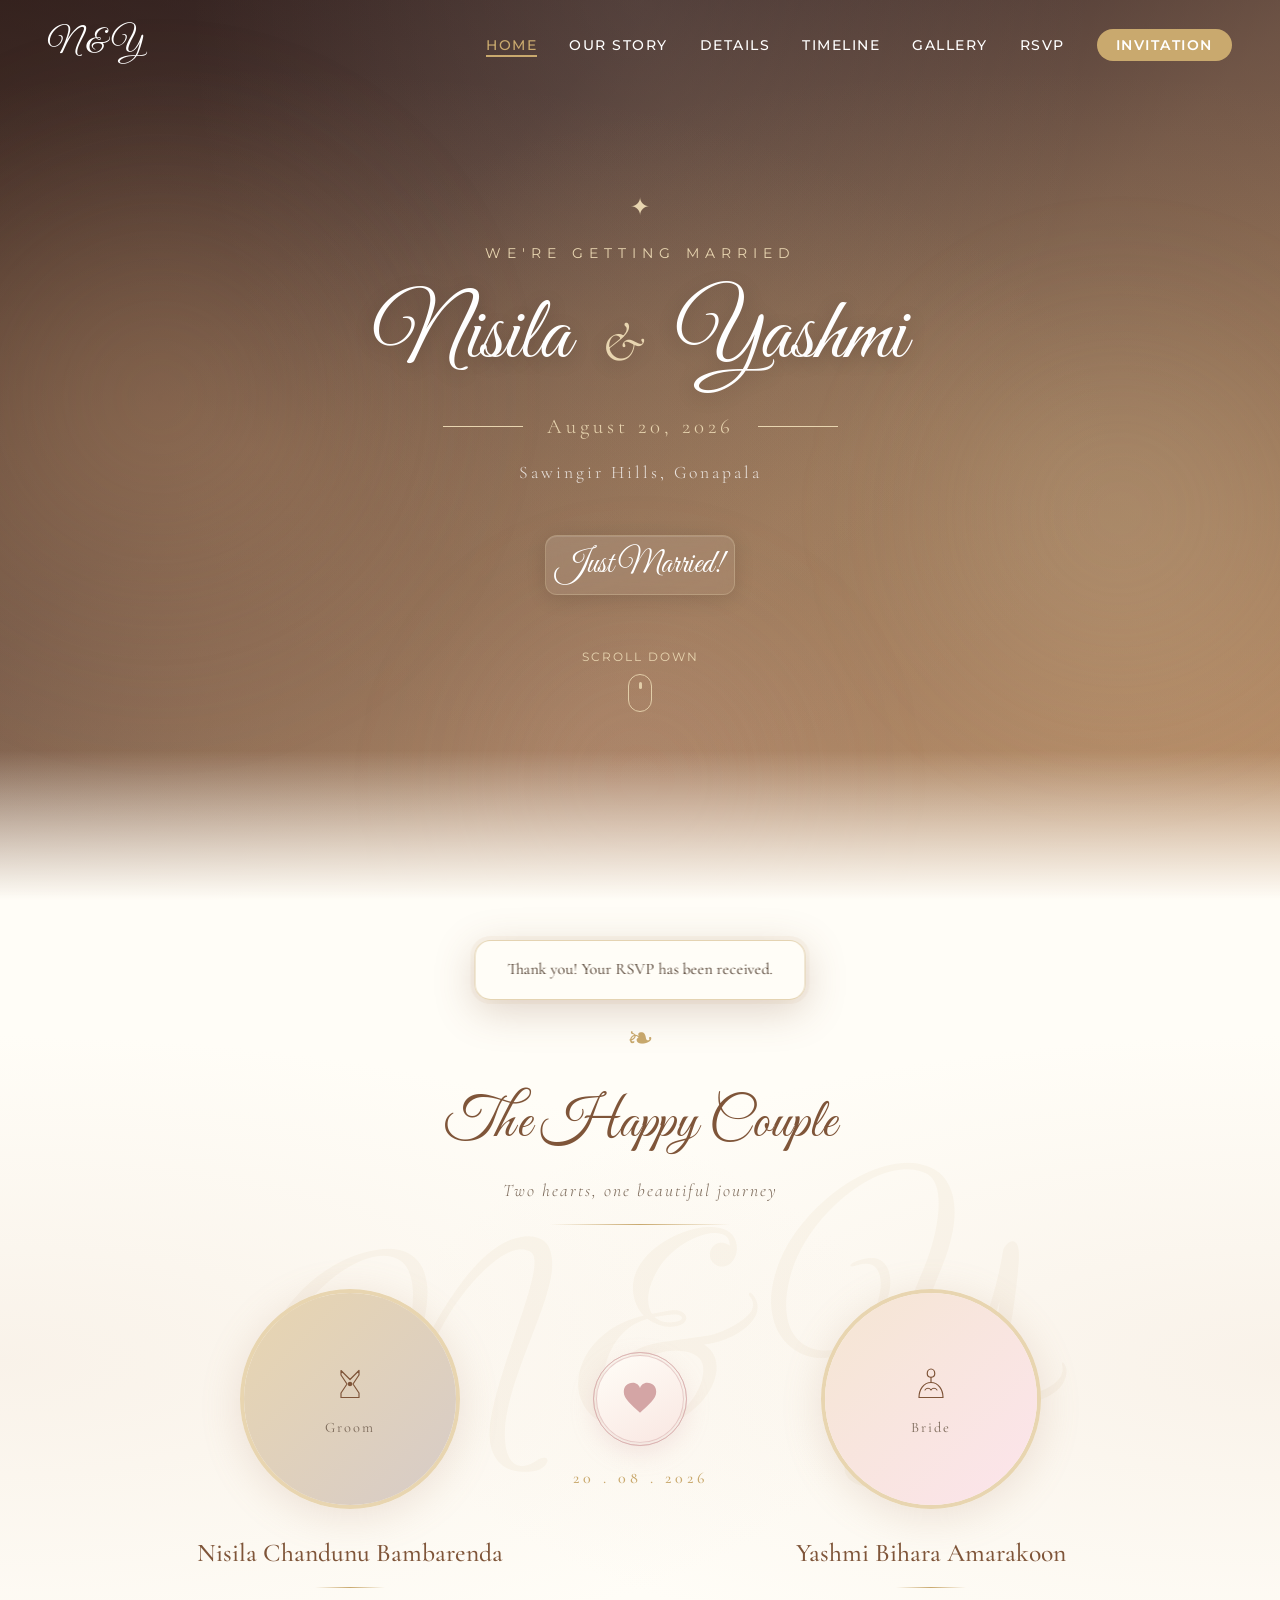
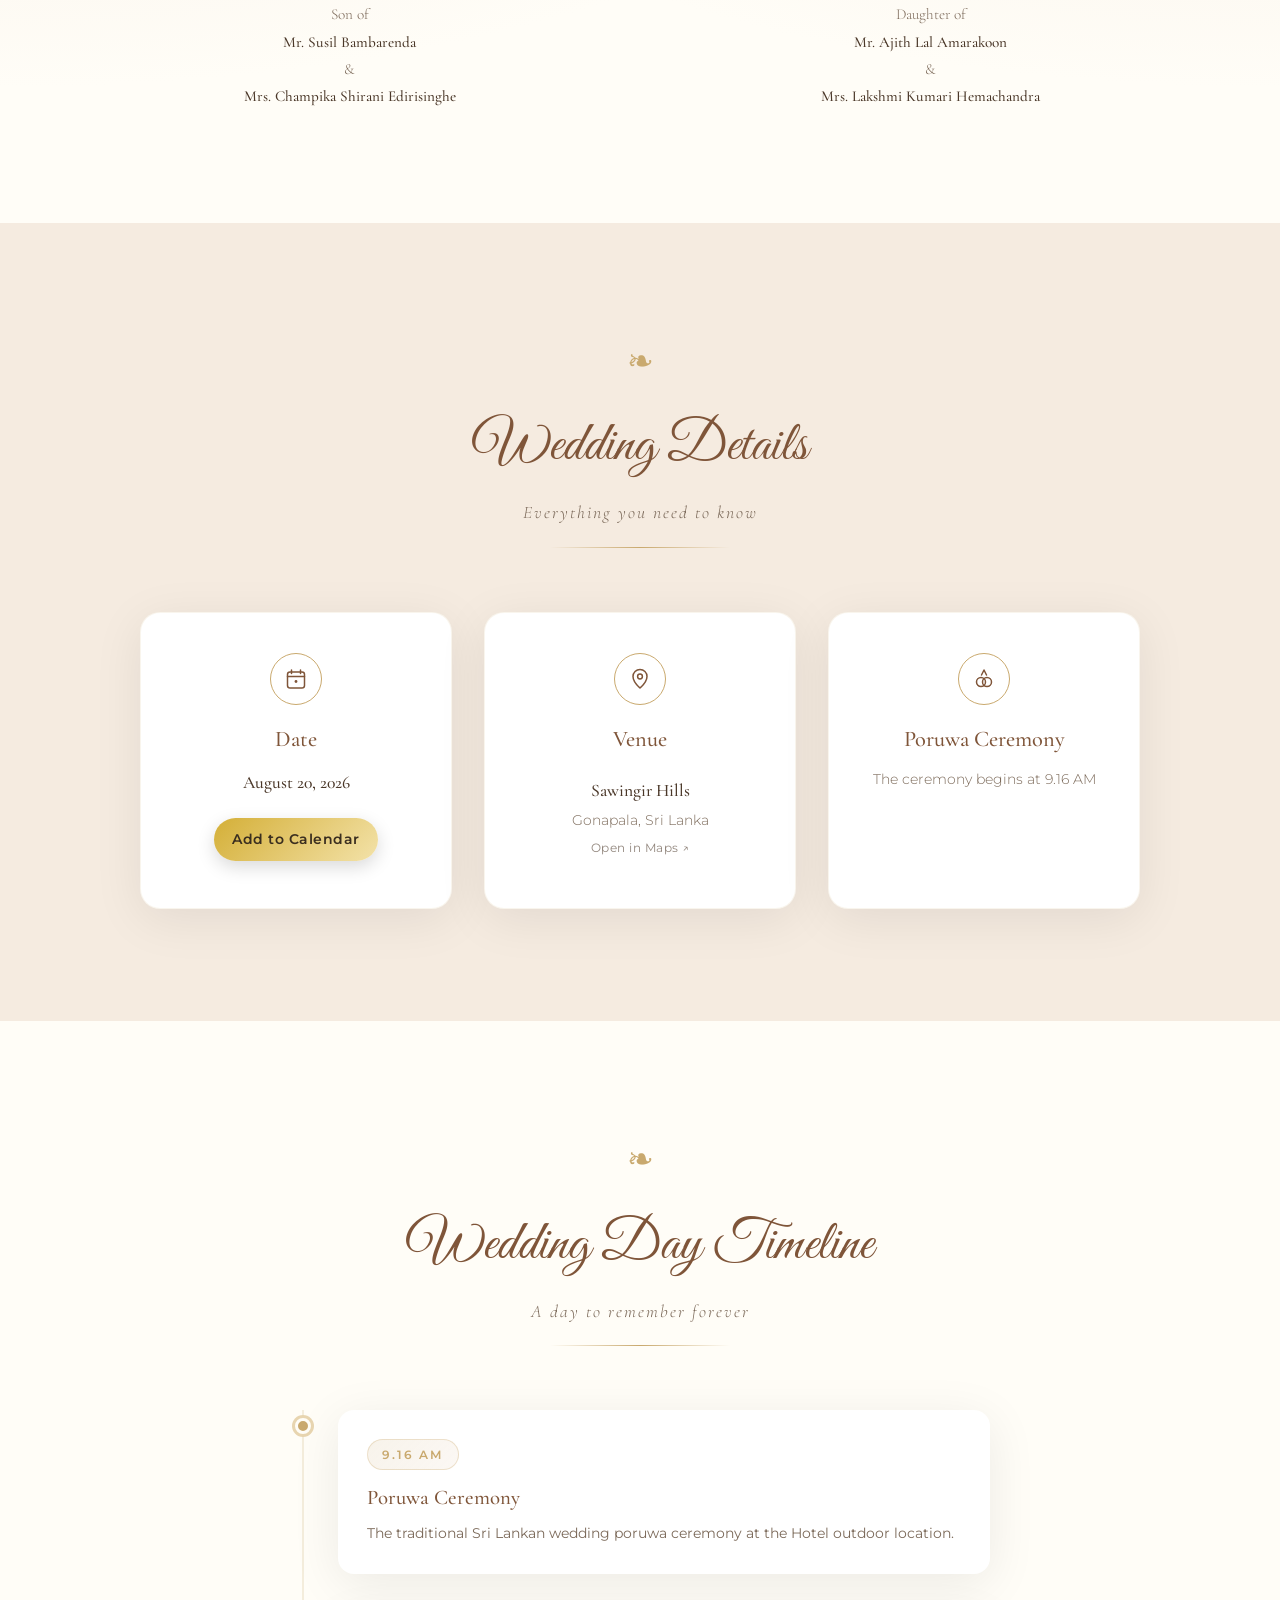
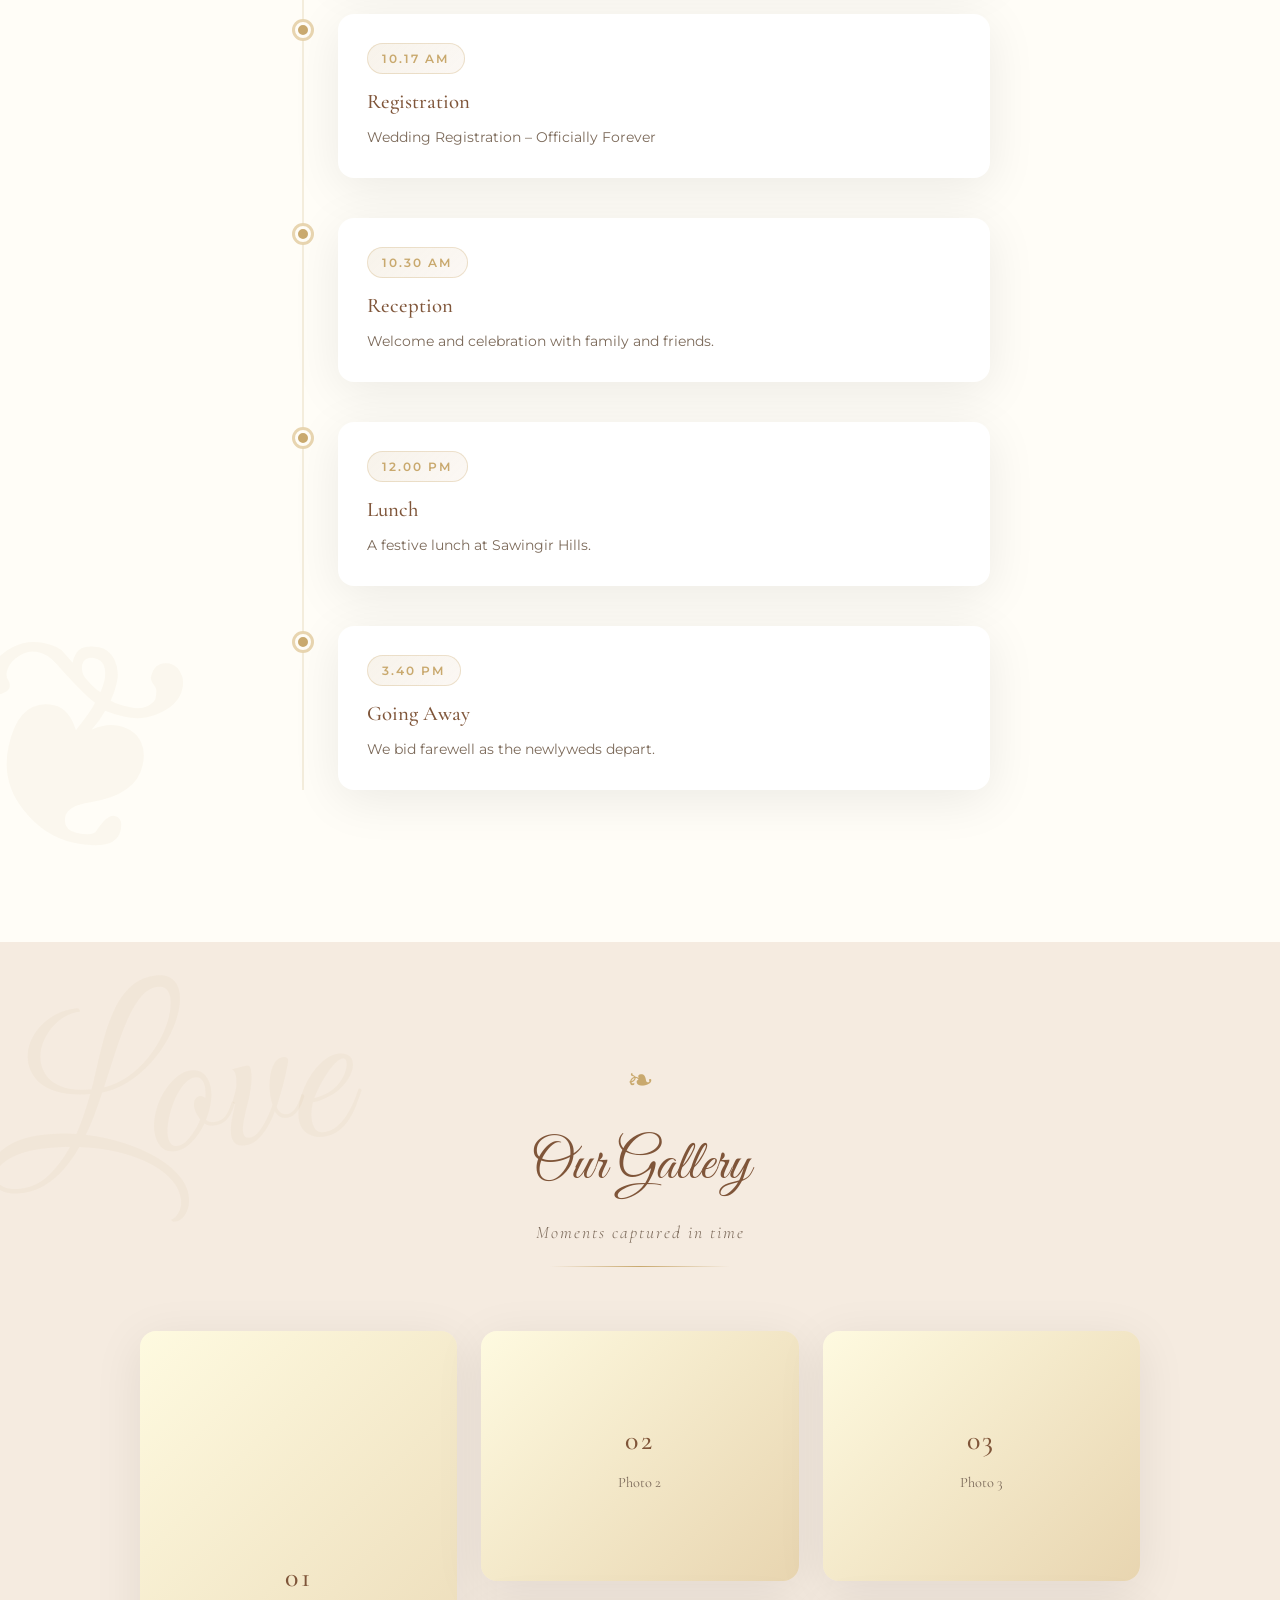
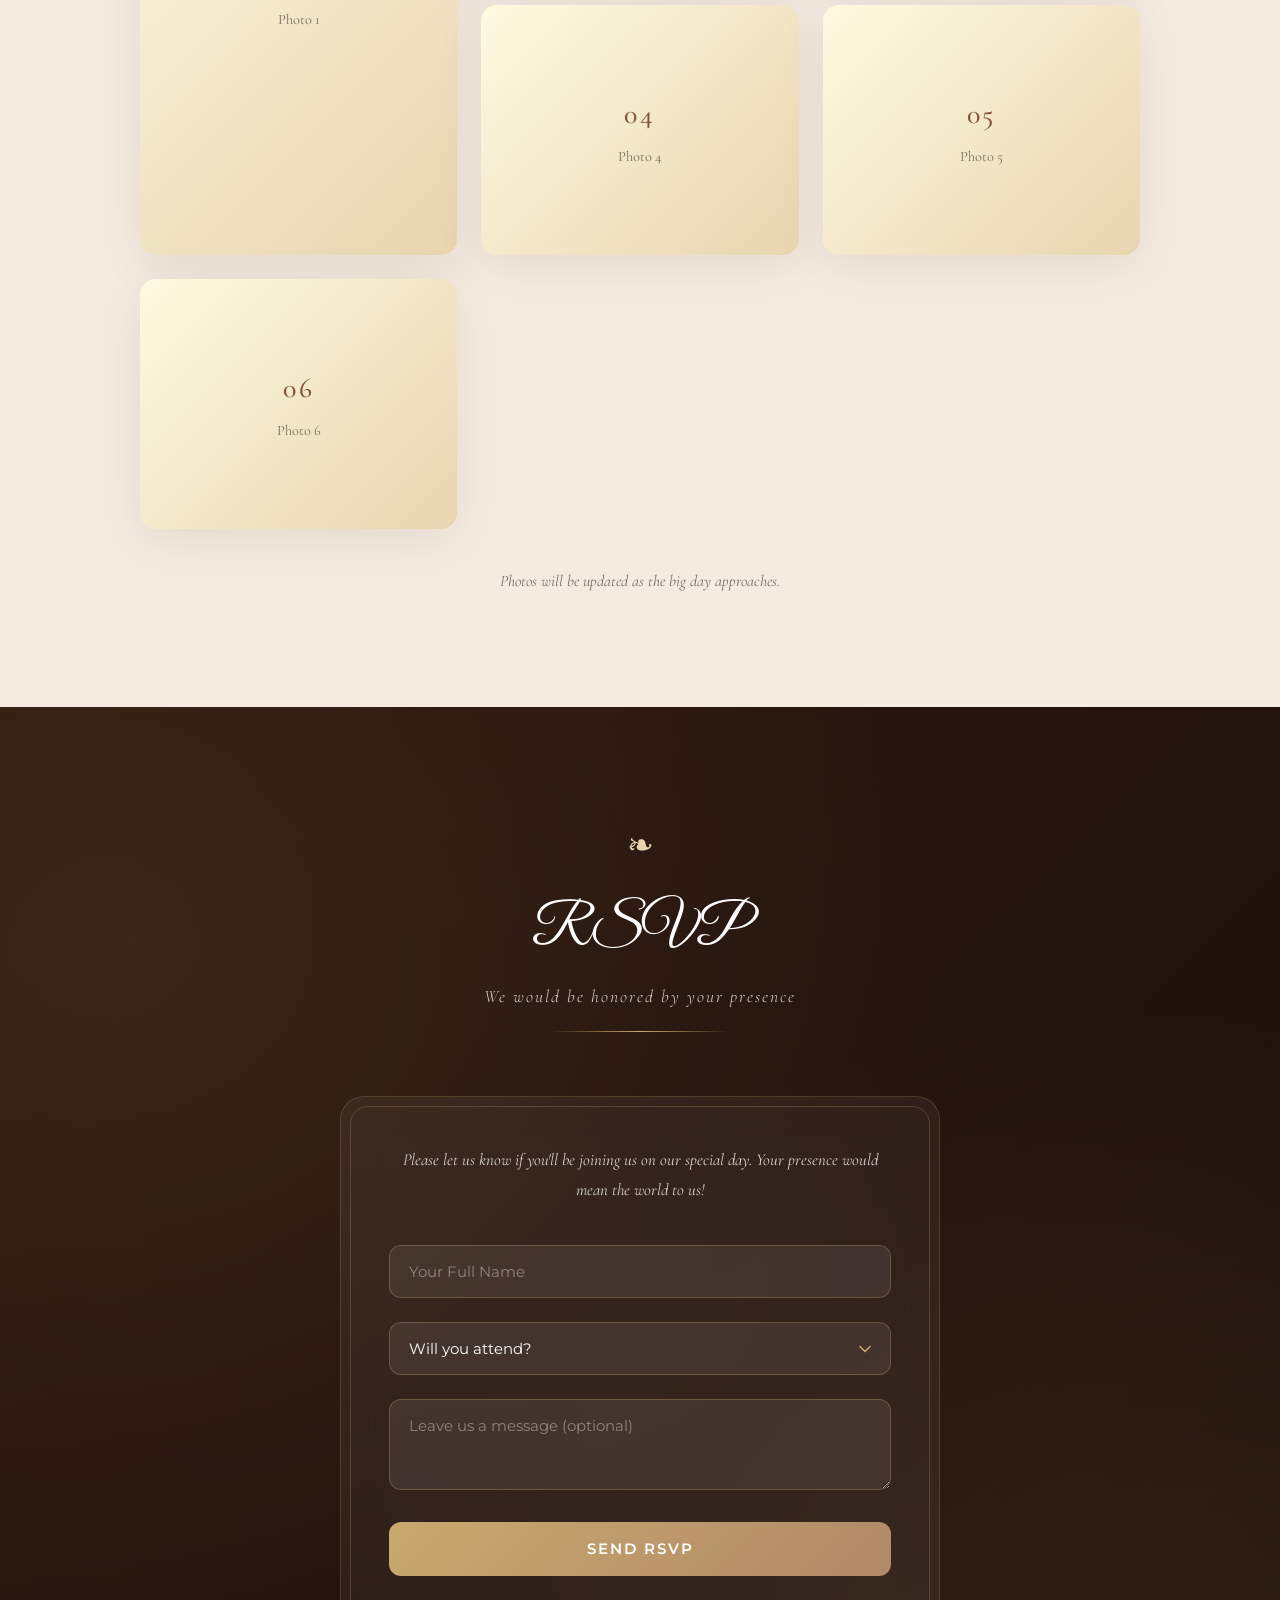
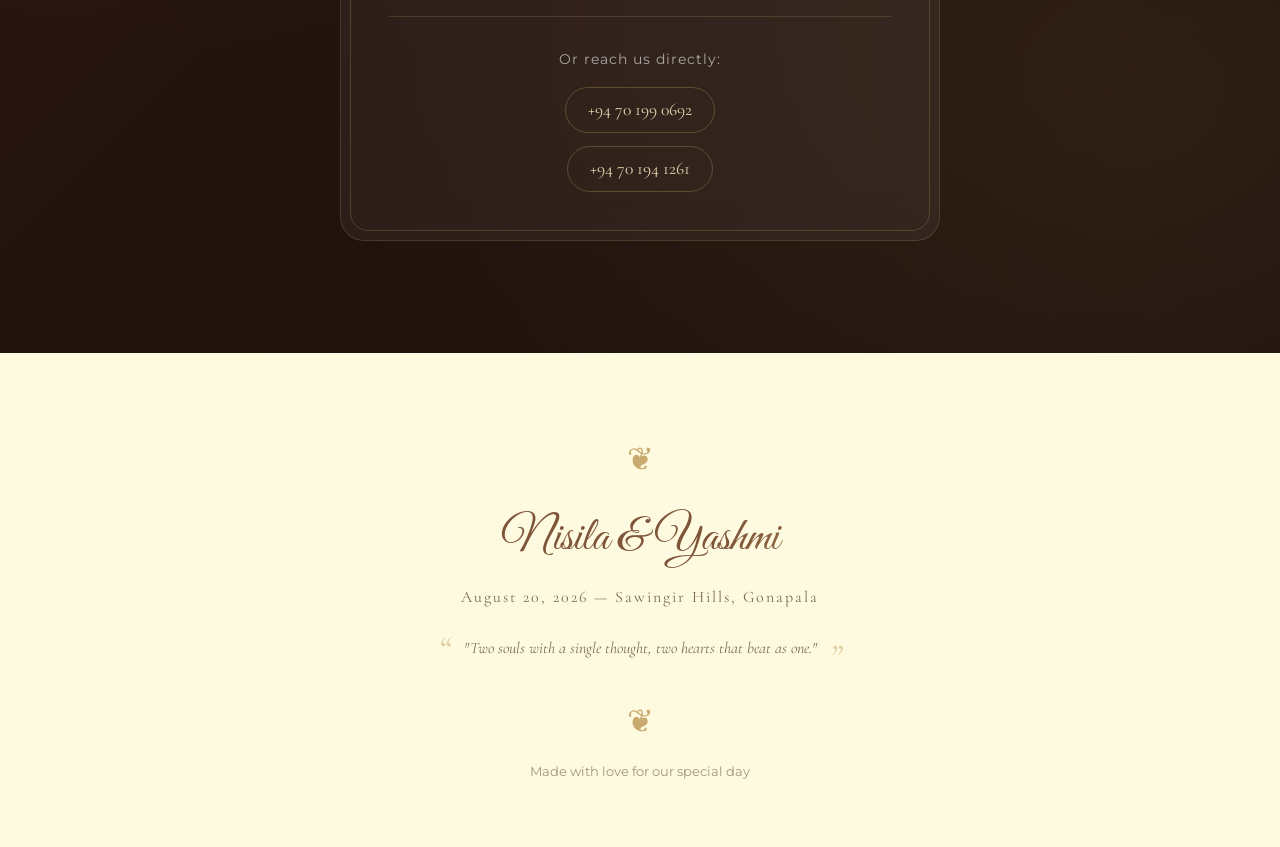
==== commit 33ed98f5: "added minor changes" ====
--- a/index.html
+++ b/index.html
@@ -351,7 +351,7 @@
           <div class="timeline-content">
             <span class="timeline-time">10.17 AM</span>
             <h3>Registration</h3>
-            <p>Official registration of the marriage.</p>
+            <p>Wedding Registration – Officially Forever</p>
           </div>
         </div>
         <div class="timeline-item" data-animate>
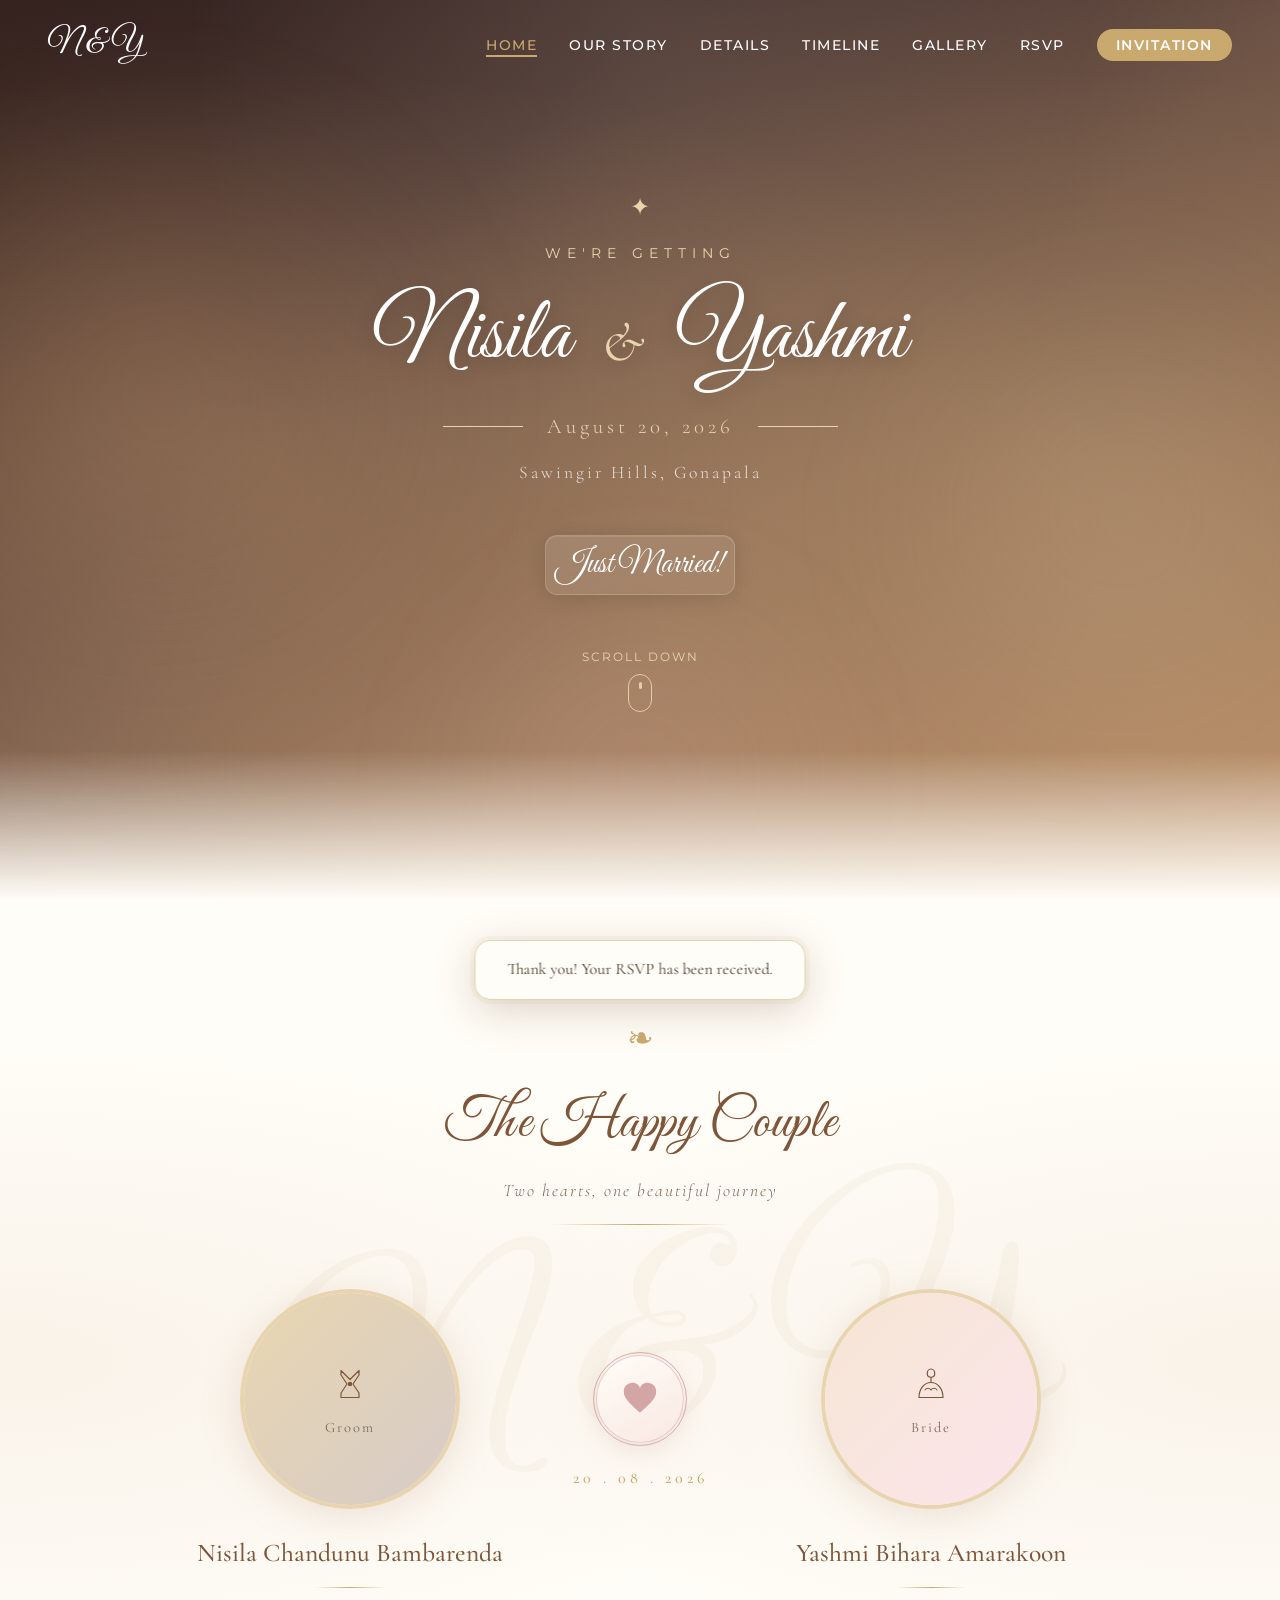
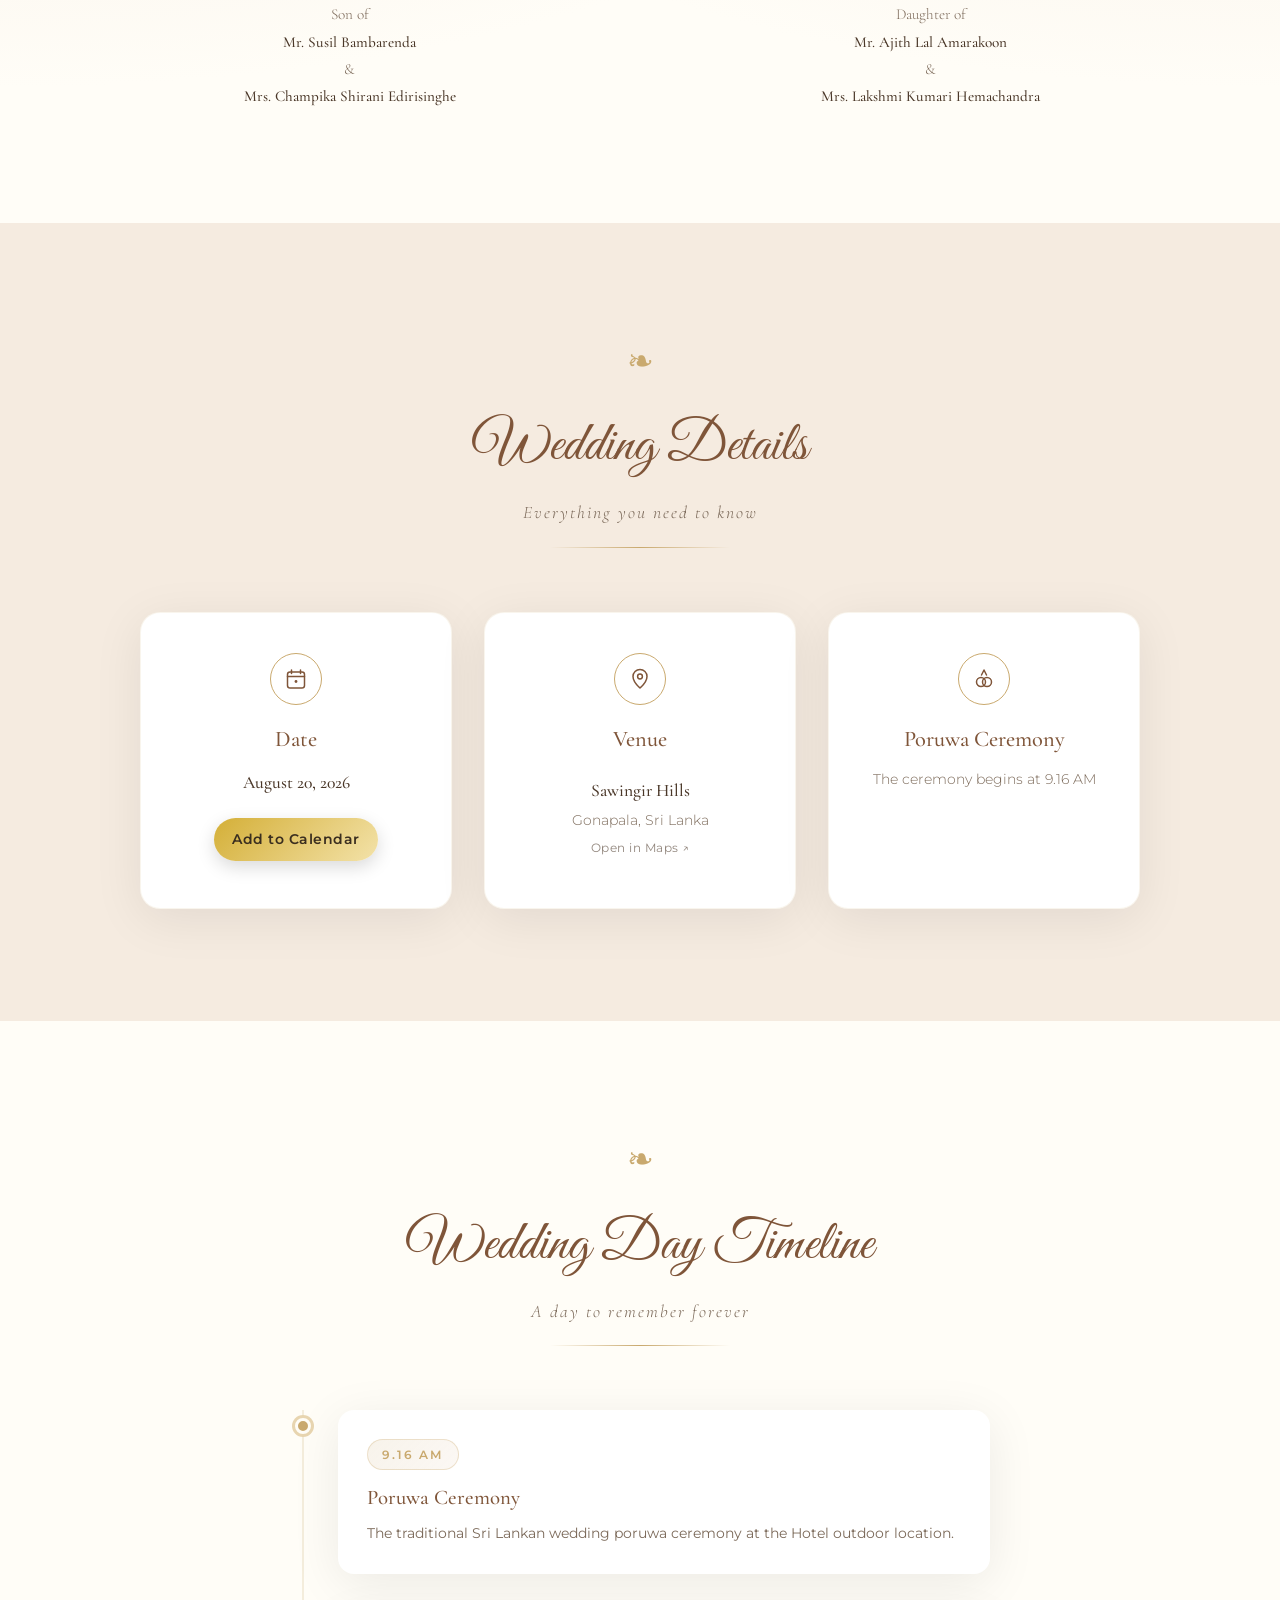
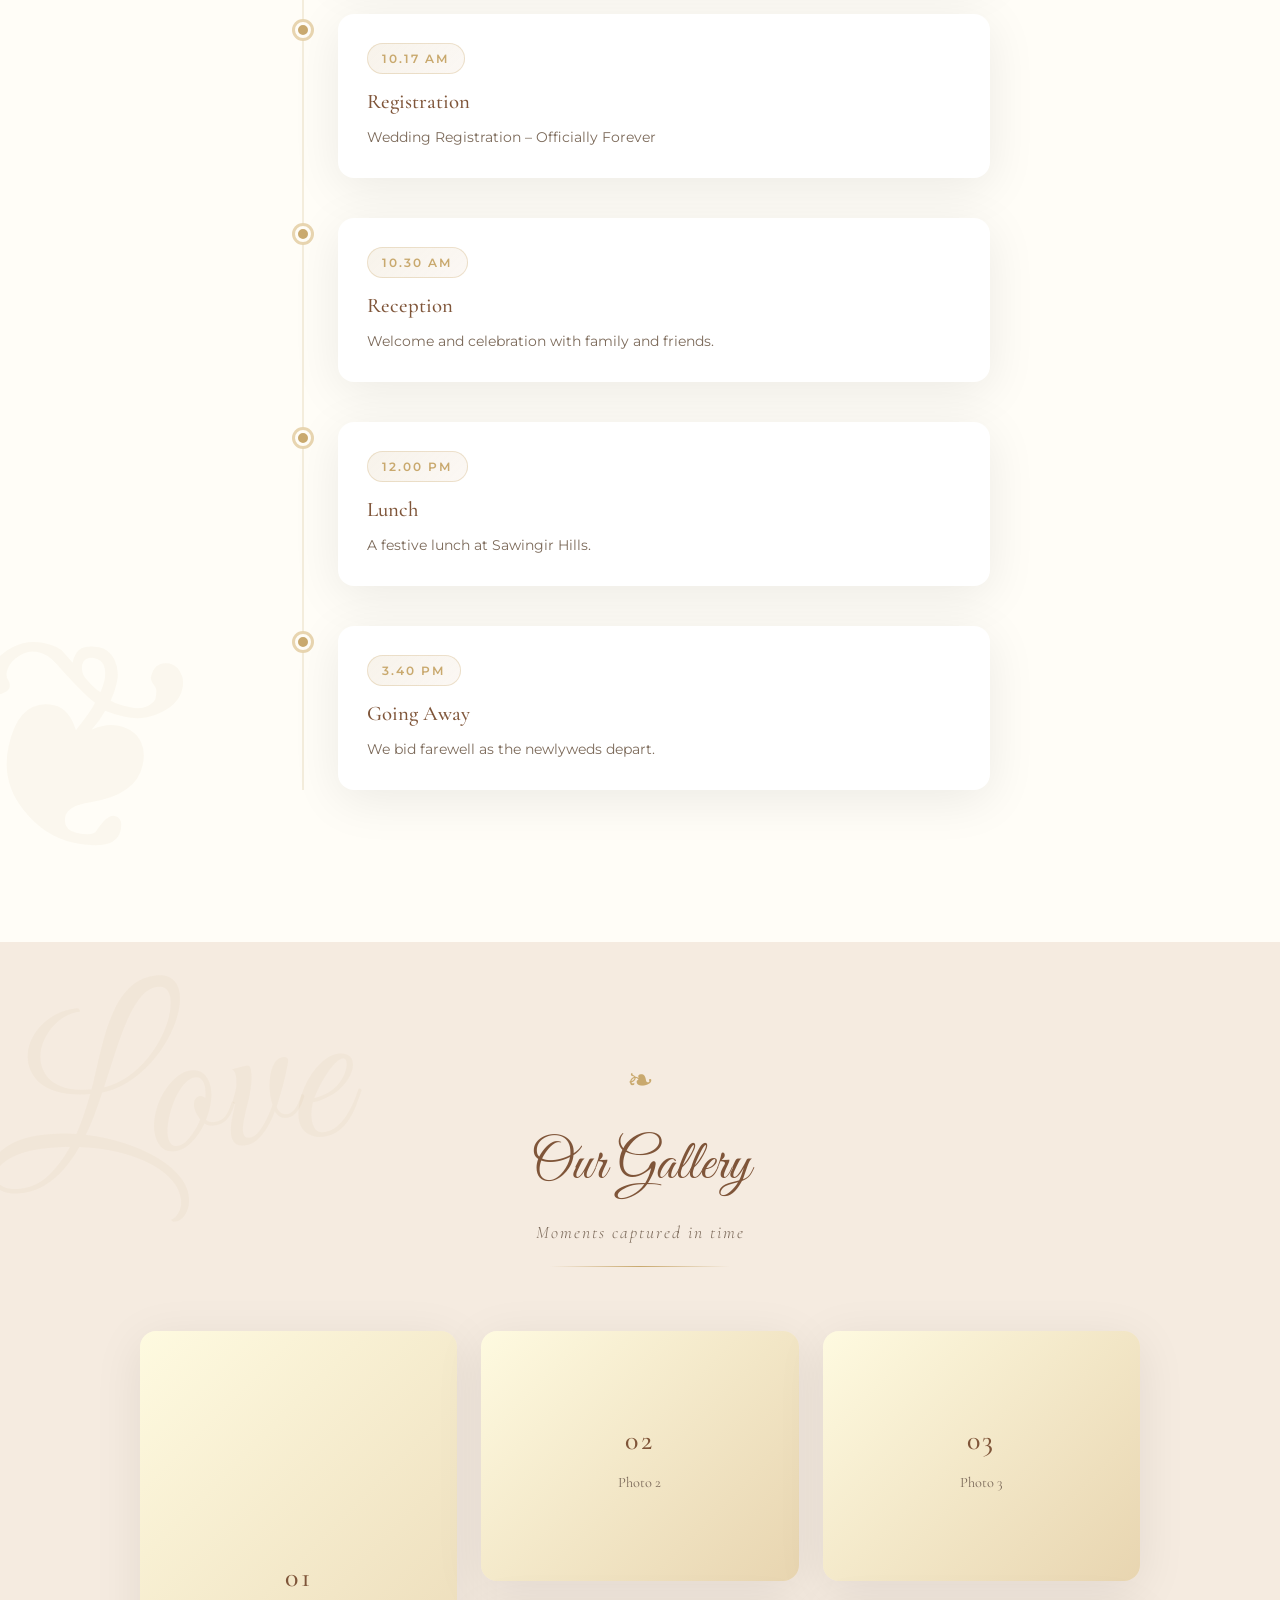
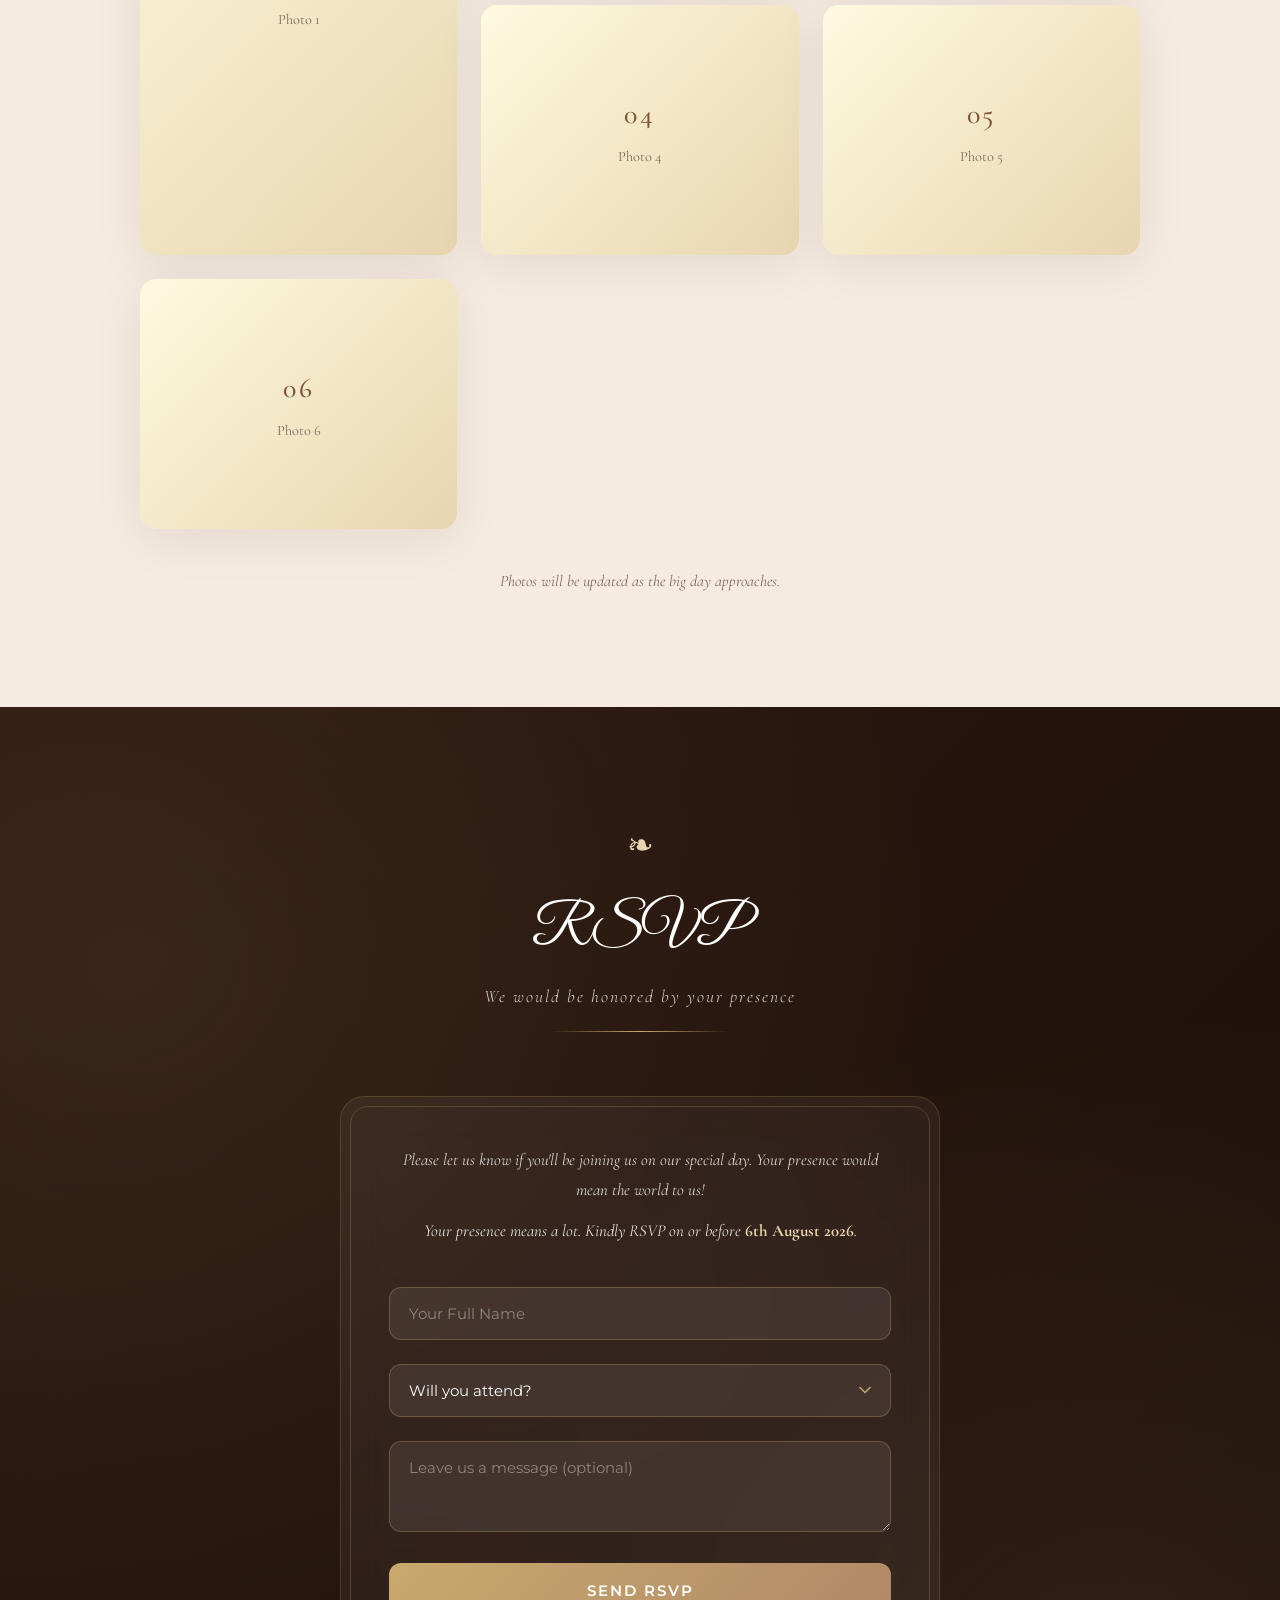
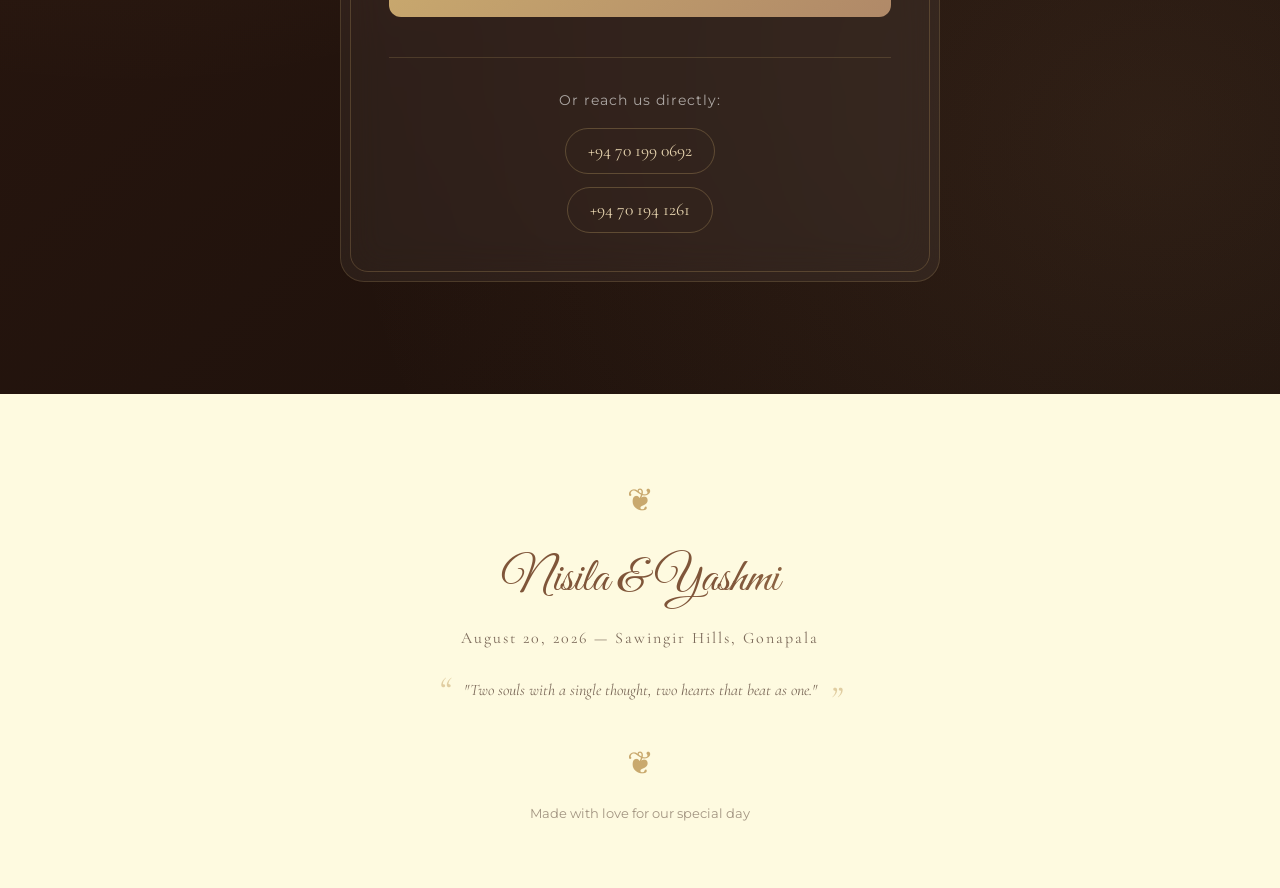
==== commit 4459d4bf: "added minor changes" ====
--- a/index.html
+++ b/index.html
@@ -449,6 +449,10 @@
             Please let us know if you'll be joining us on our special day. Your
             presence would mean the world to us!
           </p>
+          <p class="rsvp-deadline">
+            Your presence means a lot. Kindly RSVP on or before
+            <strong>6th August 2026</strong>.
+          </p>
 
           <form class="rsvp-form" id="rsvpForm">
             <div class="form-group">
--- a/styles.css
+++ b/styles.css
@@ -5,1843 +5,1970 @@
 
 /* --- CSS Variables --- */
 :root {
-    color-scheme: light;
-    --color-primary: #b08968;
-    --color-primary-light: #ddb892;
-    --color-primary-dark: #7f5539;
-    --color-accent: #d4a373;
-    --color-gold: #c9a96e;
-    --color-gold-light: #e8d5b0;
-    --color-cream: #fefae0;
-    --color-ivory: #fffdf7;
-    --color-blush: #f5ebe0;
-    --color-rose: #d4a5a5;
-    --color-deep: #3d2c2c;
-    --color-text: #4a3728;
-    --color-text-light: #7c6a5a;
-    --color-white: #ffffff;
-    --color-dark-bg: #2c1810;
-    
-    --font-script: 'Great Vibes', cursive;
-    --font-serif: 'Cormorant Garamond', serif;
-    --font-sans: 'Montserrat', sans-serif;
-    
-    --transition-smooth: all 0.4s cubic-bezier(0.25, 0.46, 0.45, 0.94);
-    --shadow-soft: 0 4px 30px rgba(176, 137, 104, 0.15);
-    --shadow-medium: 0 8px 40px rgba(176, 137, 104, 0.2);
-    --shadow-card: 0 10px 50px rgba(0, 0, 0, 0.08);
+  color-scheme: light !important;
+  --color-primary: #b08968;
+  --color-primary-light: #ddb892;
+  --color-primary-dark: #7f5539;
+  --color-accent: #d4a373;
+  --color-gold: #c9a96e;
+  --color-gold-light: #e8d5b0;
+  --color-cream: #fefae0;
+  --color-ivory: #fffdf7;
+  --color-blush: #f5ebe0;
+  --color-rose: #d4a5a5;
+  --color-deep: #3d2c2c;
+  --color-text: #4a3728;
+  --color-text-light: #7c6a5a;
+  --color-white: #ffffff;
+  --color-dark-bg: #2c1810;
+
+  --font-script: "Great Vibes", cursive;
+  --font-serif: "Cormorant Garamond", serif;
+  --font-sans: "Montserrat", sans-serif;
+
+  --transition-smooth: all 0.4s cubic-bezier(0.25, 0.46, 0.45, 0.94);
+  --shadow-soft: 0 4px 30px rgba(176, 137, 104, 0.15);
+  --shadow-medium: 0 8px 40px rgba(176, 137, 104, 0.2);
+  --shadow-card: 0 10px 50px rgba(0, 0, 0, 0.08);
 }
 
 /* --- Reset & Base --- */
-*, *::before, *::after {
-    margin: 0;
-    padding: 0;
-    box-sizing: border-box;
+*,
+*::before,
+*::after {
+  margin: 0;
+  padding: 0;
+  box-sizing: border-box;
 }
 
 html {
-    scroll-behavior: smooth;
-    font-size: 16px;
-    overflow-x: hidden;
-    background-color: var(--color-ivory);
-    color: var(--color-text);
+  scroll-behavior: smooth;
+  font-size: 16px;
+  overflow-x: hidden;
+  background-color: var(--color-ivory);
+  color: var(--color-text);
 }
 
 body {
-    font-family: var(--font-sans);
-    color: var(--color-text);
-    background-color: var(--color-ivory);
-    overflow-x: hidden;
-    line-height: 1.6;
-    -webkit-font-smoothing: antialiased;
-    -moz-osx-font-smoothing: grayscale;
-    /* Prevent horizontal scroll on mobile */
-    max-width: 100vw;
+  font-family: var(--font-sans);
+  color: var(--color-text);
+  background-color: var(--color-ivory);
+  overflow-x: hidden;
+  line-height: 1.6;
+  -webkit-font-smoothing: antialiased;
+  -moz-osx-font-smoothing: grayscale;
+  /* Prevent horizontal scroll on mobile */
+  max-width: 100vw;
 }
 
 html.menu-open {
-    overflow: hidden;
+  overflow: hidden;
 }
 
 /* --- Scrollbar --- */
 ::-webkit-scrollbar {
-    width: 8px;
+  width: 8px;
 }
 ::-webkit-scrollbar-track {
-    background: var(--color-cream);
+  background: var(--color-cream);
 }
 ::-webkit-scrollbar-thumb {
-    background: var(--color-primary-light);
-    border-radius: 10px;
+  background: var(--color-primary-light);
+  border-radius: 10px;
 }
 ::-webkit-scrollbar-thumb:hover {
-    background: var(--color-primary);
+  background: var(--color-primary);
 }
 
 /* --- Selection --- */
 ::selection {
-    background: var(--color-primary-light);
-    color: var(--color-white);
+  background: var(--color-primary-light);
+  color: var(--color-white);
 }
 
 /* Venue clickable link */
 .venue-link {
-    text-decoration: none;
-    color: inherit;
-    display: block;
-    border-radius: 12px;
-    padding: 8px 6px;
-    transition: all 0.25s ease;
-    position: relative;
+  text-decoration: none;
+  color: inherit;
+  display: block;
+  border-radius: 12px;
+  padding: 8px 6px;
+  transition: all 0.25s ease;
+  position: relative;
 }
 
 /* Hover (desktop) */
 .venue-link:hover {
-    background: rgba(212, 175, 55, 0.08);
-    transform: translateY(-2px);
+  background: rgba(212, 175, 55, 0.08);
+  transform: translateY(-2px);
 }
 
 /* Tap feedback (mobile) */
 .venue-link:active {
-    transform: scale(0.98);
+  transform: scale(0.98);
 }
 
 /* Add a subtle indicator */
 .venue-link::after {
-    content: "Open in Maps ↗";
-    display: block;
-    font-size: 12px;
-    margin-top: 6px;
-    opacity: 0.6;
-    letter-spacing: 0.5px;
+  content: "Open in Maps ↗";
+  display: block;
+  font-size: 12px;
+  margin-top: 6px;
+  opacity: 0.6;
+  letter-spacing: 0.5px;
 }
 
 /* Add to calendar button */
-.calendar-btn{
-    display:inline-block;
-    margin-top:16px;
-    padding:10px 18px;
-    border-radius:30px;
-    text-decoration:none;
-    font-size:14px;
-    letter-spacing:.5px;
-
-    background: linear-gradient(135deg,#d4af37,#f3e2a9);
-    color:#3a2e1f;
-    font-weight:600;
-
-    transition:all .25s ease;
-    box-shadow:0 6px 18px rgba(0,0,0,.15);
+.calendar-btn {
+  display: inline-block;
+  margin-top: 16px;
+  padding: 10px 18px;
+  border-radius: 30px;
+  text-decoration: none;
+  font-size: 14px;
+  letter-spacing: 0.5px;
+
+  background: linear-gradient(135deg, #d4af37, #f3e2a9);
+  color: #3a2e1f;
+  font-weight: 600;
+
+  transition: all 0.25s ease;
+  box-shadow: 0 6px 18px rgba(0, 0, 0, 0.15);
 }
 
 /* hover desktop */
-.calendar-btn:hover{
-    transform:translateY(-2px);
-    box-shadow:0 10px 24px rgba(0,0,0,.22);
+.calendar-btn:hover {
+  transform: translateY(-2px);
+  box-shadow: 0 10px 24px rgba(0, 0, 0, 0.22);
 }
 
 /* mobile tap feedback */
-.calendar-btn:active{
-    transform:scale(.96);
+.calendar-btn:active {
+  transform: scale(0.96);
 }
 /* ============================================
    FLOATING PETALS
    ============================================ */
 .petals-container {
-    position: fixed;
-    top: 0;
-    left: 0;
-    width: 100%;
-    height: 100%;
-    pointer-events: none;
-    z-index: 5;
-    overflow: hidden;
+  position: fixed;
+  top: 0;
+  left: 0;
+  width: 100%;
+  height: 100%;
+  pointer-events: none;
+  z-index: 5;
+  overflow: hidden;
 }
 
 .petal {
-    position: absolute;
-    top: -30px;
-    width: 1em;
-    height: 1em;
+  position: absolute;
+  top: -30px;
+  width: 1em;
+  height: 1em;
+  opacity: 0;
+  background: linear-gradient(
+    135deg,
+    var(--color-gold-light),
+    var(--color-rose)
+  );
+  border-radius: 0% 70% 0% 70%;
+  animation: petalFall linear forwards;
+  pointer-events: none;
+  --drift: 60px;
+  filter: blur(0.2px);
+  will-change: transform, opacity;
+}
+
+.petal--mobile {
+  filter: blur(0.15px);
+}
+
+@keyframes petalFall {
+  0% {
     opacity: 0;
-    background: linear-gradient(135deg, var(--color-gold-light), var(--color-rose));
-    border-radius: 0% 70% 0% 70%;
-    animation: petalFall linear forwards;
-    pointer-events: none;
-    --drift: 60px;
-    filter: blur(0.2px);
-    will-change: transform, opacity;
-}
-
-.petal--mobile {
-    filter: blur(0.15px);
-}
-
-@keyframes petalFall {
-    0% {
-        opacity: 0;
-        transform: translateY(0) rotate(0deg) translateX(0);
-    }
-    15% {
-        opacity: 0.7;
-    }
-    85% {
-        opacity: 0.45;
-    }
-    100% {
-        opacity: 0;
-        transform: translateY(100vh) rotate(360deg) translateX(var(--drift));
-    }
+    transform: translateY(0) rotate(0deg) translateX(0);
+  }
+  15% {
+    opacity: 0.7;
+  }
+  85% {
+    opacity: 0.45;
+  }
+  100% {
+    opacity: 0;
+    transform: translateY(100vh) rotate(360deg) translateX(var(--drift));
+  }
 }
 
 /* ============================================
    NAVIGATION
    ============================================ */
 .navbar {
-    position: fixed;
-    top: 0;
-    left: 0;
-    right: 0;
-    z-index: 1000;
-    display: flex;
-    align-items: center;
-    justify-content: space-between;
-    padding: 1.2rem 3rem;
-    transition: var(--transition-smooth);
-    background: transparent;
+  position: fixed;
+  top: 0;
+  left: 0;
+  right: 0;
+  z-index: 1000;
+  display: flex;
+  align-items: center;
+  justify-content: space-between;
+  padding: 1.2rem 3rem;
+  transition: var(--transition-smooth);
+  background: transparent;
 }
 
 .navbar.scrolled {
-    background: rgba(255, 253, 247, 0.95);
-    backdrop-filter: blur(20px);
-    box-shadow: var(--shadow-soft);
-    padding: 0.8rem 3rem;
+  background: rgba(255, 253, 247, 0.95);
+  backdrop-filter: blur(20px);
+  box-shadow: var(--shadow-soft);
+  padding: 0.8rem 3rem;
 }
 
 .nav-logo {
-    font-family: var(--font-script);
-    font-size: 2rem;
-    color: var(--color-white);
-    transition: var(--transition-smooth);
+  font-family: var(--font-script);
+  font-size: 2rem;
+  color: var(--color-white);
+  transition: var(--transition-smooth);
 }
 
 .navbar.scrolled .nav-logo {
-    color: var(--color-primary);
+  color: var(--color-primary);
 }
 
 .nav-links {
-    display: flex;
-    list-style: none;
-    gap: 2rem;
-    align-items: center;
+  display: flex;
+  list-style: none;
+  gap: 2rem;
+  align-items: center;
 }
 
 .nav-links a {
-    text-decoration: none;
-    color: var(--color-white);
-    font-size: 0.85rem;
-    font-weight: 500;
-    letter-spacing: 1.5px;
-    text-transform: uppercase;
-    transition: var(--transition-smooth);
-    position: relative;
+  text-decoration: none;
+  color: var(--color-white);
+  font-size: 0.85rem;
+  font-weight: 500;
+  letter-spacing: 1.5px;
+  text-transform: uppercase;
+  transition: var(--transition-smooth);
+  position: relative;
 }
 
 .navbar.scrolled .nav-links a {
-    color: var(--color-text);
+  color: var(--color-text);
 }
 
 .nav-links a::after {
-    content: '';
-    position: absolute;
-    bottom: -4px;
-    left: 0;
-    width: 0;
-    height: 2px;
-    background: var(--color-gold);
-    transition: width 0.3s ease;
+  content: "";
+  position: absolute;
+  bottom: -4px;
+  left: 0;
+  width: 0;
+  height: 2px;
+  background: var(--color-gold);
+  transition: width 0.3s ease;
 }
 
 .nav-links a:hover::after {
-    width: 100%;
+  width: 100%;
 }
 
 .nav-invitation-btn {
-    background: var(--color-gold) !important;
-    color: var(--color-white) !important;
-    padding: 0.5rem 1.2rem;
-    border-radius: 30px;
-    font-weight: 600 !important;
-    transition: var(--transition-smooth);
+  background: var(--color-gold) !important;
+  color: var(--color-white) !important;
+  padding: 0.5rem 1.2rem;
+  border-radius: 30px;
+  font-weight: 600 !important;
+  transition: var(--transition-smooth);
 }
 
 .nav-invitation-btn:hover {
-    background: var(--color-primary-dark) !important;
-    transform: translateY(-2px);
+  background: var(--color-primary-dark) !important;
+  transform: translateY(-2px);
 }
 
 .nav-invitation-btn::after {
-    display: none !important;
+  display: none !important;
 }
 
 .nav-toggle {
-    display: none;
-    flex-direction: column;
-    gap: 5px;
-    background: none;
-    border: none;
-    cursor: pointer;
-    padding: 5px;
-    z-index: 1001;
+  display: none;
+  flex-direction: column;
+  gap: 5px;
+  background: none;
+  border: none;
+  cursor: pointer;
+  padding: 5px;
+  z-index: 1001;
 }
 
 .nav-toggle span {
-    width: 25px;
-    height: 2px;
-    background: var(--color-white);
-    transition: var(--transition-smooth);
+  width: 25px;
+  height: 2px;
+  background: var(--color-white);
+  transition: var(--transition-smooth);
 }
 
 .navbar.scrolled .nav-toggle span {
-    background: var(--color-text);
+  background: var(--color-text);
 }
 
 /* ============================================
    HERO SECTION
    ============================================ */
 .hero {
-    position: relative;
-    height: 100vh;
-    height: 100svh;
-    min-height: 500px;
-    display: flex;
-    align-items: center;
-    justify-content: center;
-    background:
-        linear-gradient(135deg,
-            rgba(44, 24, 16, 0.5) 0%,
-            rgba(61, 44, 44, 0.35) 30%,
-            rgba(176, 137, 104, 0.4) 60%,
-            rgba(212, 163, 115, 0.5) 100%),
-        linear-gradient(to bottom, #3d2c2c, #b08968);
-    background-size: cover;
-    background-position: center;
-    overflow: hidden;
+  position: relative;
+  height: 100vh;
+  height: 100svh;
+  min-height: 500px;
+  display: flex;
+  align-items: center;
+  justify-content: center;
+  background:
+    linear-gradient(
+      135deg,
+      rgba(44, 24, 16, 0.5) 0%,
+      rgba(61, 44, 44, 0.35) 30%,
+      rgba(176, 137, 104, 0.4) 60%,
+      rgba(212, 163, 115, 0.5) 100%
+    ),
+    linear-gradient(to bottom, #3d2c2c, #b08968);
+  background-size: cover;
+  background-position: center;
+  overflow: hidden;
 }
 
 @supports (height: 100dvh) {
-    .hero {
-        height: 100dvh;
-    }
+  .hero {
+    height: 100dvh;
+  }
 }
 
 .hero::before {
-    content: '';
-    position: absolute;
-    top: 0;
-    left: 0;
-    right: 0;
-    bottom: 0;
-    background:
-        radial-gradient(ellipse at 20% 50%, rgba(212, 163, 115, 0.22) 0%, transparent 60%),
-        radial-gradient(ellipse at 80% 50%, rgba(201, 169, 110, 0.15) 0%, transparent 60%),
-        radial-gradient(ellipse at 50% 0%, rgba(255, 220, 180, 0.12) 0%, transparent 50%);
-    z-index: 1;
-    animation: heroGlow 8s ease-in-out infinite alternate;
+  content: "";
+  position: absolute;
+  top: 0;
+  left: 0;
+  right: 0;
+  bottom: 0;
+  background:
+    radial-gradient(
+      ellipse at 20% 50%,
+      rgba(212, 163, 115, 0.22) 0%,
+      transparent 60%
+    ),
+    radial-gradient(
+      ellipse at 80% 50%,
+      rgba(201, 169, 110, 0.15) 0%,
+      transparent 60%
+    ),
+    radial-gradient(
+      ellipse at 50% 0%,
+      rgba(255, 220, 180, 0.12) 0%,
+      transparent 50%
+    );
+  z-index: 1;
+  animation: heroGlow 8s ease-in-out infinite alternate;
 }
 
 @keyframes heroGlow {
-    0% { opacity: 0.9; }
-    100% { opacity: 1; }
+  0% {
+    opacity: 0.9;
+  }
+  100% {
+    opacity: 1;
+  }
 }
 
 .hero-overlay {
-    position: absolute;
-    bottom: 0;
-    left: 0;
-    right: 0;
-    height: 150px;
-    background: linear-gradient(to top, var(--color-ivory), transparent);
-    z-index: 2;
+  position: absolute;
+  bottom: 0;
+  left: 0;
+  right: 0;
+  height: 150px;
+  background: linear-gradient(to top, var(--color-ivory), transparent);
+  z-index: 2;
 }
 
 .hero-content {
-    position: relative;
-    z-index: 3;
-    text-align: center;
-    color: var(--color-white);
-    padding: 2rem;
+  position: relative;
+  z-index: 3;
+  text-align: center;
+  color: var(--color-white);
+  padding: 2rem;
 }
 
 .hero-ornament {
-    font-size: 1.5rem;
-    color: var(--color-gold-light);
-    margin-bottom: 1rem;
-    animation: sparkle 2s ease-in-out infinite;
+  font-size: 1.5rem;
+  color: var(--color-gold-light);
+  margin-bottom: 1rem;
+  animation: sparkle 2s ease-in-out infinite;
 }
 
 @keyframes sparkle {
-    0%, 100% { opacity: 0.6; transform: scale(1); }
-    50% { opacity: 1; transform: scale(1.2); }
+  0%,
+  100% {
+    opacity: 0.6;
+    transform: scale(1);
+  }
+  50% {
+    opacity: 1;
+    transform: scale(1.2);
+  }
 }
 
 .hero-subtitle {
-    font-family: var(--font-sans);
-    font-size: 0.9rem;
-    letter-spacing: 6px;
-    text-transform: uppercase;
-    color: var(--color-gold-light);
-    margin-bottom: 1.5rem;
-    font-weight: 400;
+  font-family: var(--font-sans);
+  font-size: 0.9rem;
+  letter-spacing: 6px;
+  text-transform: uppercase;
+  color: var(--color-gold-light);
+  margin-bottom: 1.5rem;
+  font-weight: 400;
 }
 
 .hero-names {
-    font-family: var(--font-script);
-    font-size: 5.5rem;
-    font-weight: 400;
-    line-height: 1.1;
-    margin-bottom: 1.5rem;
-    text-shadow: 0 4px 20px rgba(0, 0, 0, 0.2);
+  font-family: var(--font-script);
+  font-size: 5.5rem;
+  font-weight: 400;
+  line-height: 1.1;
+  margin-bottom: 1.5rem;
+  text-shadow: 0 4px 20px rgba(0, 0, 0, 0.2);
 }
 
 .ampersand {
-    display: inline-block;
-    font-family: var(--font-serif);
-    font-style: italic;
-    font-size: 3.5rem;
-    color: var(--color-gold-light);
-    margin: 0 1rem;
-    vertical-align: middle;
+  display: inline-block;
+  font-family: var(--font-serif);
+  font-style: italic;
+  font-size: 3.5rem;
+  color: var(--color-gold-light);
+  margin: 0 1rem;
+  vertical-align: middle;
 }
 
 .hero-date-line {
-    display: flex;
-    align-items: center;
-    justify-content: center;
-    gap: 1.5rem;
-    margin-bottom: 1rem;
+  display: flex;
+  align-items: center;
+  justify-content: center;
+  gap: 1.5rem;
+  margin-bottom: 1rem;
 }
 
 .hero-date-line .line {
-    width: 80px;
-    height: 1px;
-    background: var(--color-gold-light);
+  width: 80px;
+  height: 1px;
+  background: var(--color-gold-light);
 }
 
 .date-text {
-    font-family: var(--font-serif);
-    font-size: 1.3rem;
-    letter-spacing: 4px;
-    font-weight: 300;
-    color: var(--color-gold-light);
+  font-family: var(--font-serif);
+  font-size: 1.3rem;
+  letter-spacing: 4px;
+  font-weight: 300;
+  color: var(--color-gold-light);
 }
 
 .hero-venue {
-    font-family: var(--font-serif);
-    font-size: 1.1rem;
-    letter-spacing: 3px;
-    color: rgba(255, 255, 255, 0.8);
-    margin-bottom: 3rem;
-    font-weight: 300;
+  font-family: var(--font-serif);
+  font-size: 1.1rem;
+  letter-spacing: 3px;
+  color: rgba(255, 255, 255, 0.8);
+  margin-bottom: 3rem;
+  font-weight: 300;
 }
 
 /* --- Countdown --- */
 .countdown {
-    display: flex;
-    align-items: center;
-    justify-content: center;
-    gap: 0.5rem;
-    margin-bottom: 3rem;
+  display: flex;
+  align-items: center;
+  justify-content: center;
+  gap: 0.5rem;
+  margin-bottom: 3rem;
 }
 
 .countdown-item {
-    display: flex;
-    flex-direction: column;
-    align-items: center;
-    min-width: 80px;
-    padding: 0.8rem 0.6rem;
-    background: linear-gradient(160deg, rgba(255, 255, 255, 0.12), rgba(255, 255, 255, 0.05));
-    border: 1px solid rgba(232, 213, 176, 0.25);
-    border-radius: 12px;
-    backdrop-filter: blur(8px);
-    box-shadow: 0 4px 20px rgba(0, 0, 0, 0.12), inset 0 1px 0 rgba(255, 255, 255, 0.12);
-    transition: var(--transition-smooth);
+  display: flex;
+  flex-direction: column;
+  align-items: center;
+  min-width: 80px;
+  padding: 0.8rem 0.6rem;
+  background: linear-gradient(
+    160deg,
+    rgba(255, 255, 255, 0.12),
+    rgba(255, 255, 255, 0.05)
+  );
+  border: 1px solid rgba(232, 213, 176, 0.25);
+  border-radius: 12px;
+  backdrop-filter: blur(8px);
+  box-shadow:
+    0 4px 20px rgba(0, 0, 0, 0.12),
+    inset 0 1px 0 rgba(255, 255, 255, 0.12);
+  transition: var(--transition-smooth);
 }
 
 .countdown-item:hover {
-    transform: translateY(-4px);
-    border-color: rgba(232, 213, 176, 0.55);
-    box-shadow: 0 10px 30px rgba(0, 0, 0, 0.18), 0 0 24px rgba(201, 169, 110, 0.25);
+  transform: translateY(-4px);
+  border-color: rgba(232, 213, 176, 0.55);
+  box-shadow:
+    0 10px 30px rgba(0, 0, 0, 0.18),
+    0 0 24px rgba(201, 169, 110, 0.25);
 }
 
 .countdown-number {
-    font-family: var(--font-serif);
-    font-size: 3rem;
-    font-weight: 300;
-    color: var(--color-white);
-    line-height: 1;
+  font-family: var(--font-serif);
+  font-size: 3rem;
+  font-weight: 300;
+  color: var(--color-white);
+  line-height: 1;
 }
 
 .countdown-label {
-    font-family: var(--font-sans);
-    font-size: 0.7rem;
-    letter-spacing: 3px;
-    text-transform: uppercase;
-    color: var(--color-gold-light);
-    margin-top: 0.5rem;
+  font-family: var(--font-sans);
+  font-size: 0.7rem;
+  letter-spacing: 3px;
+  text-transform: uppercase;
+  color: var(--color-gold-light);
+  margin-top: 0.5rem;
 }
 
 .countdown-separator {
-    font-family: var(--font-serif);
-    font-size: 2rem;
-    color: var(--color-gold-light);
-    margin-bottom: 1.5rem;
+  font-family: var(--font-serif);
+  font-size: 2rem;
+  color: var(--color-gold-light);
+  margin-bottom: 1.5rem;
 }
 
 .scroll-down {
-    display: inline-flex;
-    flex-direction: column;
-    align-items: center;
-    gap: 0.5rem;
-    color: var(--color-gold-light);
-    text-decoration: none;
-    font-size: 0.75rem;
-    letter-spacing: 2px;
-    text-transform: uppercase;
-    transition: var(--transition-smooth);
+  display: inline-flex;
+  flex-direction: column;
+  align-items: center;
+  gap: 0.5rem;
+  color: var(--color-gold-light);
+  text-decoration: none;
+  font-size: 0.75rem;
+  letter-spacing: 2px;
+  text-transform: uppercase;
+  transition: var(--transition-smooth);
 }
 
 .scroll-down:hover {
-    transform: translateY(5px);
+  transform: translateY(5px);
 }
 
 .scroll-arrow {
-    animation: bounceDown 2s ease-in-out infinite;
-    font-size: 1.2rem;
+  animation: bounceDown 2s ease-in-out infinite;
+  font-size: 1.2rem;
 }
 
 @keyframes bounceDown {
-    0%, 20%, 50%, 80%, 100% { transform: translateY(0); }
-    40% { transform: translateY(8px); }
-    60% { transform: translateY(4px); }
+  0%,
+  20%,
+  50%,
+  80%,
+  100% {
+    transform: translateY(0);
+  }
+  40% {
+    transform: translateY(8px);
+  }
+  60% {
+    transform: translateY(4px);
+  }
 }
 
 /* ============================================
    SECTION COMMON STYLES
    ============================================ */
 .section {
-    padding: 7rem 2rem;
-    position: relative;
+  padding: 7rem 2rem;
+  position: relative;
 }
 
 .section-header {
-    text-align: center;
-    margin-bottom: 4rem;
+  text-align: center;
+  margin-bottom: 4rem;
 }
 
 .section-ornament {
-    font-size: 2rem;
-    color: var(--color-gold);
-    display: block;
-    margin-bottom: 1rem;
+  font-size: 2rem;
+  color: var(--color-gold);
+  display: block;
+  margin-bottom: 1rem;
 }
 
 .section-ornament.light {
-    color: var(--color-gold-light);
+  color: var(--color-gold-light);
 }
 
 .section-title {
-    font-family: var(--font-script);
-    font-size: 3.5rem;
-    color: var(--color-primary-dark);
-    font-weight: 400;
-    margin-bottom: 0.5rem;
+  font-family: var(--font-script);
+  font-size: 3.5rem;
+  color: var(--color-primary-dark);
+  font-weight: 400;
+  margin-bottom: 0.5rem;
 }
 
 .section-title.light {
-    color: var(--color-white);
+  color: var(--color-white);
 }
 
 .section-subtitle {
-    font-family: var(--font-serif);
-    font-size: 1.1rem;
-    color: var(--color-text-light);
-    font-weight: 300;
-    font-style: italic;
-    letter-spacing: 2px;
+  font-family: var(--font-serif);
+  font-size: 1.1rem;
+  color: var(--color-text-light);
+  font-weight: 300;
+  font-style: italic;
+  letter-spacing: 2px;
 }
 
 .section-subtitle.light {
-    color: rgba(255, 255, 255, 0.8);
+  color: rgba(255, 255, 255, 0.8);
 }
 
 /* ============================================
    COUPLE SECTION
    ============================================ */
 .couple-section {
-    background:
-        radial-gradient(ellipse at 0% 50%, rgba(245, 235, 224, 0.6) 0%, transparent 50%),
-        radial-gradient(ellipse at 100% 50%, rgba(245, 235, 224, 0.6) 0%, transparent 50%),
-        var(--color-ivory);
+  background:
+    radial-gradient(
+      ellipse at 0% 50%,
+      rgba(245, 235, 224, 0.6) 0%,
+      transparent 50%
+    ),
+    radial-gradient(
+      ellipse at 100% 50%,
+      rgba(245, 235, 224, 0.6) 0%,
+      transparent 50%
+    ),
+    var(--color-ivory);
 }
 
 .couple-container {
-    display: flex;
-    align-items: center;
-    justify-content: center;
-    gap: 3rem;
-    max-width: 1100px;
-    margin: 0 auto;
-    flex-wrap: wrap;
+  display: flex;
+  align-items: center;
+  justify-content: center;
+  gap: 3rem;
+  max-width: 1100px;
+  margin: 0 auto;
+  flex-wrap: wrap;
 }
 
 .couple-card {
-    text-align: center;
-    flex: 1;
-    min-width: 280px;
-    max-width: 350px;
-    opacity: 0;
-    transform: translateY(40px);
-    transition: opacity 0.8s ease, transform 0.8s ease;
+  text-align: center;
+  flex: 1;
+  min-width: 280px;
+  max-width: 350px;
+  opacity: 0;
+  transform: translateY(40px);
+  transition:
+    opacity 0.8s ease,
+    transform 0.8s ease;
 }
 
 .couple-card.animate-in {
-    opacity: 1;
-    transform: translateY(0);
+  opacity: 1;
+  transform: translateY(0);
 }
 
 .couple-image-wrapper {
-    width: 220px;
-    height: 220px;
-    margin: 0 auto 1.5rem;
-    border-radius: 50%;
-    overflow: hidden;
-    border: 4px solid var(--color-gold-light);
-    box-shadow: var(--shadow-medium);
-    position: relative;
+  width: 220px;
+  height: 220px;
+  margin: 0 auto 1.5rem;
+  border-radius: 50%;
+  overflow: hidden;
+  border: 4px solid var(--color-gold-light);
+  box-shadow: var(--shadow-medium);
+  position: relative;
 }
 
 .couple-image-placeholder {
-    width: 100%;
-    height: 100%;
-    display: flex;
-    flex-direction: column;
-    align-items: center;
-    justify-content: center;
-    gap: 0.5rem;
+  width: 100%;
+  height: 100%;
+  display: flex;
+  flex-direction: column;
+  align-items: center;
+  justify-content: center;
+  gap: 0.5rem;
 }
 
 .bride-placeholder {
-    background: linear-gradient(135deg, #f5e6d3, #fce4ec);
+  background: linear-gradient(135deg, #f5e6d3, #fce4ec);
 }
 
 .groom-placeholder {
-    background: linear-gradient(135deg, #e8d5b0, #d7ccc8);
+  background: linear-gradient(135deg, #e8d5b0, #d7ccc8);
 }
 
 .placeholder-icon {
-    width: 48px;
-    height: 48px;
-    color: var(--color-primary-dark);
+  width: 48px;
+  height: 48px;
+  color: var(--color-primary-dark);
 }
 
 .placeholder-text {
-    font-family: var(--font-serif);
-    font-size: 0.9rem;
-    color: var(--color-text-light);
-    letter-spacing: 2px;
+  font-family: var(--font-serif);
+  font-size: 0.9rem;
+  color: var(--color-text-light);
+  letter-spacing: 2px;
 }
 
 .couple-name {
-    font-family: var(--font-serif);
-    font-size: 1.6rem;
-    color: var(--color-primary-dark);
-    font-weight: 500;
-    margin-bottom: 0.8rem;
-    position: relative;
-    padding-bottom: 0.9rem;
+  font-family: var(--font-serif);
+  font-size: 1.6rem;
+  color: var(--color-primary-dark);
+  font-weight: 500;
+  margin-bottom: 0.8rem;
+  position: relative;
+  padding-bottom: 0.9rem;
 }
 
 /* Delicate gold flourish beneath each name */
 .couple-name::after {
-    content: '';
-    position: absolute;
-    left: 50%;
-    bottom: 0;
-    transform: translateX(-50%);
-    width: 70px;
-    height: 1px;
-    background: linear-gradient(to right, transparent, var(--color-gold), transparent);
+  content: "";
+  position: absolute;
+  left: 50%;
+  bottom: 0;
+  transform: translateX(-50%);
+  width: 70px;
+  height: 1px;
+  background: linear-gradient(
+    to right,
+    transparent,
+    var(--color-gold),
+    transparent
+  );
 }
 
 .couple-parents {
-    font-family: var(--font-serif);
-    font-size: 0.95rem;
-    color: var(--color-text-light);
-    line-height: 1.8;
-    font-weight: 300;
+  font-family: var(--font-serif);
+  font-size: 0.95rem;
+  color: var(--color-text-light);
+  line-height: 1.8;
+  font-weight: 300;
 }
 
 .couple-parents strong {
-    font-weight: 500;
-    color: var(--color-text);
+  font-weight: 500;
+  color: var(--color-text);
 }
 
 .couple-heart {
-    display: flex;
-    flex-direction: column;
-    align-items: center;
-    gap: 1.4rem;
-    opacity: 0;
-    transform: scale(0.5);
-    transition: opacity 0.8s ease 0.3s, transform 0.8s ease 0.3s;
+  display: flex;
+  flex-direction: column;
+  align-items: center;
+  gap: 1.4rem;
+  opacity: 0;
+  transform: scale(0.5);
+  transition:
+    opacity 0.8s ease 0.3s,
+    transform 0.8s ease 0.3s;
 }
 
 /* On wide layouts, line the heart up with the portraits' midline
    instead of the middle of the full cards (portrait 220px tall,
    badge circle 88px + 1.4rem gap above the date) */
 @media (min-width: 993px) {
-    .couple-heart {
-        align-self: flex-start;
-        margin-top: 66px;
-    }
+  .couple-heart {
+    align-self: flex-start;
+    margin-top: 66px;
+  }
 }
 
 .couple-heart.animate-in {
-    opacity: 1;
-    transform: scale(1);
+  opacity: 1;
+  transform: scale(1);
 }
 
 .heart-icon {
-    display: flex;
-    align-items: center;
-    justify-content: center;
-    width: 88px;
-    height: 88px;
-    border-radius: 50%;
-    background: linear-gradient(150deg, #fffdf7, #f9e7e2);
-    border: 1px solid rgba(212, 165, 165, 0.5);
-    box-shadow: 0 8px 26px rgba(212, 165, 165, 0.28);
-    color: var(--color-rose);
+  display: flex;
+  align-items: center;
+  justify-content: center;
+  width: 88px;
+  height: 88px;
+  border-radius: 50%;
+  background: linear-gradient(150deg, #fffdf7, #f9e7e2);
+  border: 1px solid rgba(212, 165, 165, 0.5);
+  box-shadow: 0 8px 26px rgba(212, 165, 165, 0.28);
+  color: var(--color-rose);
 }
 
 /* The beat lives on the heart itself so the badge and ripples stay steady */
 .heart-svg {
-    width: 36px;
-    height: 36px;
-    display: block;
-    animation: heartbeat 1.5s ease-in-out infinite;
+  width: 36px;
+  height: 36px;
+  display: block;
+  animation: heartbeat 1.5s ease-in-out infinite;
 }
 
 @keyframes heartbeat {
-    0%, 100% { transform: scale(1); }
-    15% { transform: scale(1.15); }
-    30% { transform: scale(1); }
-    45% { transform: scale(1.1); }
+  0%,
+  100% {
+    transform: scale(1);
+  }
+  15% {
+    transform: scale(1.15);
+  }
+  30% {
+    transform: scale(1);
+  }
+  45% {
+    transform: scale(1.1);
+  }
 }
 
 .couple-date {
-    font-family: var(--font-serif);
-    font-size: 1rem;
-    color: var(--color-gold);
-    letter-spacing: 4px;
-    font-weight: 500;
+  font-family: var(--font-serif);
+  font-size: 1rem;
+  color: var(--color-gold);
+  letter-spacing: 4px;
+  font-weight: 500;
 }
 
 /* ============================================
    DETAILS SECTION
    ============================================ */
 .story-section {
-    background: var(--color-blush);
+  background: var(--color-blush);
 }
 
 .details-container {
-    display: grid;
-    grid-template-columns: repeat(auto-fit, minmax(240px, 1fr));
-    gap: 2rem;
-    max-width: 1000px;
-    margin: 0 auto;
+  display: grid;
+  grid-template-columns: repeat(auto-fit, minmax(240px, 1fr));
+  gap: 2rem;
+  max-width: 1000px;
+  margin: 0 auto;
 }
 
 .detail-card {
-    background: var(--color-white);
-    border-radius: 20px;
-    padding: 2.5rem 2rem;
-    text-align: center;
-    box-shadow: var(--shadow-card);
-    border: 1px solid rgba(201, 169, 110, 0.12);
-    transition: var(--transition-smooth);
-    opacity: 0;
-    transform: translateY(30px);
+  background: var(--color-white);
+  border-radius: 20px;
+  padding: 2.5rem 2rem;
+  text-align: center;
+  box-shadow: var(--shadow-card);
+  border: 1px solid rgba(201, 169, 110, 0.12);
+  transition: var(--transition-smooth);
+  opacity: 0;
+  transform: translateY(30px);
 }
 
 .detail-card.animate-in {
-    opacity: 1;
-    transform: translateY(0);
+  opacity: 1;
+  transform: translateY(0);
 }
 
 .detail-card:hover {
-    transform: translateY(-8px);
-    box-shadow: var(--shadow-medium);
+  transform: translateY(-8px);
+  box-shadow: var(--shadow-medium);
 }
 
 .detail-icon {
-    display: inline-flex;
-    align-items: center;
-    justify-content: center;
-    width: 3.25rem;
-    height: 3.25rem;
-    margin-bottom: 1rem;
-    border: 1px solid var(--color-gold);
-    border-radius: 50%;
-    color: var(--color-primary-dark);
+  display: inline-flex;
+  align-items: center;
+  justify-content: center;
+  width: 3.25rem;
+  height: 3.25rem;
+  margin-bottom: 1rem;
+  border: 1px solid var(--color-gold);
+  border-radius: 50%;
+  color: var(--color-primary-dark);
 }
 
 .detail-icon svg {
-    width: 1.5rem;
-    height: 1.5rem;
+  width: 1.5rem;
+  height: 1.5rem;
 }
 
 .detail-card h3 {
-    font-family: var(--font-serif);
-    font-size: 1.4rem;
-    color: var(--color-primary-dark);
-    margin-bottom: 0.8rem;
-    font-weight: 500;
+  font-family: var(--font-serif);
+  font-size: 1.4rem;
+  color: var(--color-primary-dark);
+  margin-bottom: 0.8rem;
+  font-weight: 500;
 }
 
 .detail-main {
-    font-family: var(--font-serif);
-    font-size: 1.1rem;
-    color: var(--color-text);
-    font-weight: 500;
-    margin-bottom: 0.3rem;
+  font-family: var(--font-serif);
+  font-size: 1.1rem;
+  color: var(--color-text);
+  font-weight: 500;
+  margin-bottom: 0.3rem;
 }
 
 .detail-sub {
-    font-size: 0.85rem;
-    color: var(--color-text-light);
-    font-weight: 300;
+  font-size: 0.85rem;
+  color: var(--color-text-light);
+  font-weight: 300;
 }
 
 /* ============================================
    TIMELINE SECTION
    ============================================ */
 .timeline-section {
-    background: var(--color-ivory);
+  background: var(--color-ivory);
 }
 
 .timeline {
-    position: relative;
-    max-width: 700px;
-    margin: 0 auto;
-    padding-left: 3rem;
+  position: relative;
+  max-width: 700px;
+  margin: 0 auto;
+  padding-left: 3rem;
 }
 
 .timeline::before {
-    content: '';
-    position: absolute;
-    left: 12px;
-    top: 0;
-    bottom: 0;
-    width: 2px;
-    background: linear-gradient(to bottom, var(--color-gold-light), var(--color-primary), var(--color-gold-light));
+  content: "";
+  position: absolute;
+  left: 12px;
+  top: 0;
+  bottom: 0;
+  width: 2px;
+  background: linear-gradient(
+    to bottom,
+    var(--color-gold-light),
+    var(--color-primary),
+    var(--color-gold-light)
+  );
 }
 
 .timeline-item {
-    position: relative;
-    margin-bottom: 2.5rem;
-    opacity: 0;
-    transform: translateX(-20px);
-    transition: opacity 0.6s ease, transform 0.6s ease;
+  position: relative;
+  margin-bottom: 2.5rem;
+  opacity: 0;
+  transform: translateX(-20px);
+  transition:
+    opacity 0.6s ease,
+    transform 0.6s ease;
 }
 
 .timeline-item.animate-in {
-    opacity: 1;
-    transform: translateX(0);
+  opacity: 1;
+  transform: translateX(0);
 }
 
 .timeline-dot {
-    position: absolute;
-    /* Centers the dot on the rail (rail center 13px, half-dot 8px)
+  position: absolute;
+  /* Centers the dot on the rail (rail center 13px, half-dot 8px)
        relative to the .timeline padding-left, which is in rem and
        shrinks with the root font size on mobile */
-    left: calc(5px - 3rem);
-    top: 0.5rem;
-    width: 16px;
-    height: 16px;
-    border-radius: 50%;
-    background: var(--color-gold);
-    border: 3px solid var(--color-ivory);
-    box-shadow: 0 0 0 3px var(--color-gold-light);
+  left: calc(5px - 3rem);
+  top: 0.5rem;
+  width: 16px;
+  height: 16px;
+  border-radius: 50%;
+  background: var(--color-gold);
+  border: 3px solid var(--color-ivory);
+  box-shadow: 0 0 0 3px var(--color-gold-light);
 }
 
 .timeline-content {
-    background: var(--color-white);
-    border-radius: 16px;
-    padding: 1.8rem;
-    box-shadow: var(--shadow-card);
-    transition: var(--transition-smooth);
+  background: var(--color-white);
+  border-radius: 16px;
+  padding: 1.8rem;
+  box-shadow: var(--shadow-card);
+  transition: var(--transition-smooth);
 }
 
 .timeline-content:hover {
-    box-shadow: var(--shadow-medium);
-    transform: translateY(-3px);
+  box-shadow: var(--shadow-medium);
+  transform: translateY(-3px);
 }
 
 .timeline-time {
-    font-family: var(--font-sans);
-    font-size: 0.75rem;
-    font-weight: 600;
-    letter-spacing: 2px;
-    text-transform: uppercase;
-    color: var(--color-gold);
-    display: block;
-    margin-bottom: 0.5rem;
+  font-family: var(--font-sans);
+  font-size: 0.75rem;
+  font-weight: 600;
+  letter-spacing: 2px;
+  text-transform: uppercase;
+  color: var(--color-gold);
+  display: block;
+  margin-bottom: 0.5rem;
 }
 
 .timeline-content h3 {
-    font-family: var(--font-serif);
-    font-size: 1.3rem;
-    color: var(--color-primary-dark);
-    margin-bottom: 0.5rem;
-    font-weight: 500;
+  font-family: var(--font-serif);
+  font-size: 1.3rem;
+  color: var(--color-primary-dark);
+  margin-bottom: 0.5rem;
+  font-weight: 500;
 }
 
 .timeline-content p {
-    font-size: 0.9rem;
-    color: var(--color-text-light);
-    line-height: 1.6;
+  font-size: 0.9rem;
+  color: var(--color-text-light);
+  line-height: 1.6;
 }
 
 /* ============================================
    GALLERY SECTION
    ============================================ */
 .gallery-section {
-    background: var(--color-blush);
+  background: var(--color-blush);
 }
 
 .gallery-grid {
-    display: grid;
-    grid-template-columns: repeat(3, 1fr);
-    grid-auto-rows: 250px;
-    gap: 1.5rem;
-    max-width: 1000px;
-    margin: 0 auto;
+  display: grid;
+  grid-template-columns: repeat(3, 1fr);
+  grid-auto-rows: 250px;
+  gap: 1.5rem;
+  max-width: 1000px;
+  margin: 0 auto;
 }
 
 .gallery-item {
-    border-radius: 16px;
-    overflow: hidden;
-    box-shadow: var(--shadow-card);
-    transition: var(--transition-smooth);
-    opacity: 0;
-    transform: scale(0.9);
-    position: relative;
+  border-radius: 16px;
+  overflow: hidden;
+  box-shadow: var(--shadow-card);
+  transition: var(--transition-smooth);
+  opacity: 0;
+  transform: scale(0.9);
+  position: relative;
 }
 
 .gallery-item.animate-in {
-    opacity: 1;
-    transform: scale(1);
+  opacity: 1;
+  transform: scale(1);
 }
 
 .gallery-item:hover {
-    transform: scale(1.03) translateY(-4px);
-    box-shadow: 0 14px 45px rgba(176, 137, 104, 0.3), 0 0 0 1px rgba(201, 169, 110, 0.35);
-}
-
-.gi-1 { grid-row: span 2; }
+  transform: scale(1.03) translateY(-4px);
+  box-shadow:
+    0 14px 45px rgba(176, 137, 104, 0.3),
+    0 0 0 1px rgba(201, 169, 110, 0.35);
+}
+
+.gi-1 {
+  grid-row: span 2;
+}
 
 .gallery-placeholder {
-    width: 100%;
-    height: 100%;
-    background: linear-gradient(135deg, var(--color-cream), var(--color-gold-light));
-    display: flex;
-    flex-direction: column;
-    align-items: center;
-    justify-content: center;
-    gap: 0.5rem;
+  width: 100%;
+  height: 100%;
+  background: linear-gradient(
+    135deg,
+    var(--color-cream),
+    var(--color-gold-light)
+  );
+  display: flex;
+  flex-direction: column;
+  align-items: center;
+  justify-content: center;
+  gap: 0.5rem;
 }
 
 .gallery-placeholder span {
-    font-family: var(--font-serif);
-    font-size: 1.75rem;
-    font-weight: 500;
-    letter-spacing: 0.1em;
-    color: var(--color-primary-dark);
+  font-family: var(--font-serif);
+  font-size: 1.75rem;
+  font-weight: 500;
+  letter-spacing: 0.1em;
+  color: var(--color-primary-dark);
 }
 
 .gallery-placeholder p {
-    font-family: var(--font-serif);
-    font-size: 0.9rem;
-    color: var(--color-text-light);
+  font-family: var(--font-serif);
+  font-size: 0.9rem;
+  color: var(--color-text-light);
 }
 
 .gallery-note {
-    text-align: center;
-    margin-top: 2.5rem;
-    font-family: var(--font-serif);
-    font-style: italic;
-    color: var(--color-text-light);
-    font-size: 1rem;
+  text-align: center;
+  margin-top: 2.5rem;
+  font-family: var(--font-serif);
+  font-style: italic;
+  color: var(--color-text-light);
+  font-size: 1rem;
 }
 
 /* ============================================
    RSVP SECTION
    ============================================ */
 .rsvp-section {
-    background: linear-gradient(135deg, var(--color-dark-bg), #1a0f0a);
-    position: relative;
-    overflow: hidden;
+  background: linear-gradient(135deg, var(--color-dark-bg), #1a0f0a);
+  position: relative;
+  overflow: hidden;
 }
 
 .rsvp-bg-pattern {
-    position: absolute;
-    top: 0;
-    left: 0;
-    right: 0;
-    bottom: 0;
-    background-image: 
-        radial-gradient(ellipse at 10% 20%, rgba(201, 169, 110, 0.1) 0%, transparent 50%),
-        radial-gradient(ellipse at 90% 80%, rgba(212, 163, 115, 0.1) 0%, transparent 50%);
-    pointer-events: none;
+  position: absolute;
+  top: 0;
+  left: 0;
+  right: 0;
+  bottom: 0;
+  background-image:
+    radial-gradient(
+      ellipse at 10% 20%,
+      rgba(201, 169, 110, 0.1) 0%,
+      transparent 50%
+    ),
+    radial-gradient(
+      ellipse at 90% 80%,
+      rgba(212, 163, 115, 0.1) 0%,
+      transparent 50%
+    );
+  pointer-events: none;
 }
 
 .rsvp-container {
-    max-width: 600px;
-    margin: 0 auto;
-    position: relative;
-    z-index: 1;
+  max-width: 600px;
+  margin: 0 auto;
+  position: relative;
+  z-index: 1;
 }
 
 .rsvp-card {
-    background: rgba(255, 255, 255, 0.05);
-    backdrop-filter: blur(20px);
-    border: 1px solid rgba(201, 169, 110, 0.2);
-    border-radius: 24px;
-    padding: 3rem;
-    opacity: 0;
-    transform: translateY(30px);
-    transition: opacity 0.8s ease, transform 0.8s ease;
+  background: rgba(255, 255, 255, 0.05);
+  backdrop-filter: blur(20px);
+  border: 1px solid rgba(201, 169, 110, 0.2);
+  border-radius: 24px;
+  padding: 3rem;
+  opacity: 0;
+  transform: translateY(30px);
+  transition:
+    opacity 0.8s ease,
+    transform 0.8s ease;
 }
 
 .rsvp-card.animate-in {
-    opacity: 1;
-    transform: translateY(0);
+  opacity: 1;
+  transform: translateY(0);
 }
 
 .rsvp-message {
-    text-align: center;
-    color: rgba(255, 255, 255, 0.8);
-    font-family: var(--font-serif);
-    font-size: 1.05rem;
-    line-height: 1.8;
-    margin-bottom: 2.5rem;
-    font-style: italic;
+  text-align: center;
+  color: rgba(255, 255, 255, 0.8);
+  font-family: var(--font-serif);
+  font-size: 1.05rem;
+  line-height: 1.8;
+  margin-bottom: 2.5rem;
+  font-style: italic;
+}
+
+.rsvp-message + .rsvp-deadline {
+  margin-top: -1.8rem;
+}
+
+.rsvp-deadline {
+  text-align: center;
+  color: rgba(255, 255, 255, 0.85);
+  font-family: var(--font-serif);
+  font-size: 1.05rem;
+  line-height: 1.8;
+  margin-bottom: 2.5rem;
+  font-style: italic;
+}
+
+.rsvp-deadline strong {
+  color: var(--color-gold-light);
+  font-weight: 700;
+  font-style: normal;
 }
 
 .rsvp-form {
-    display: flex;
-    flex-direction: column;
-    gap: 1.5rem;
+  display: flex;
+  flex-direction: column;
+  gap: 1.5rem;
 }
 
 .form-group {
-    position: relative;
+  position: relative;
 }
 
 .form-group input,
 .form-group select,
 .form-group textarea {
-    width: 100%;
-    padding: 1rem 1.2rem;
-    border: 1px solid rgba(201, 169, 110, 0.3);
-    border-radius: 12px;
-    background: rgba(255, 255, 255, 0.08);
-    color: var(--color-white);
-    font-family: var(--font-sans);
-    font-size: 0.95rem;
-    transition: var(--transition-smooth);
-    outline: none;
+  width: 100%;
+  padding: 1rem 1.2rem;
+  border: 1px solid rgba(201, 169, 110, 0.3);
+  border-radius: 12px;
+  background: rgba(255, 255, 255, 0.08);
+  color: var(--color-white);
+  font-family: var(--font-sans);
+  font-size: 0.95rem;
+  transition: var(--transition-smooth);
+  outline: none;
 }
 
 .form-group input::placeholder,
 .form-group textarea::placeholder {
-    color: rgba(255, 255, 255, 0.4);
+  color: rgba(255, 255, 255, 0.4);
 }
 
 .form-group input:focus,
 .form-group select:focus,
 .form-group textarea:focus {
-    border-color: var(--color-gold);
-    background: rgba(255, 255, 255, 0.12);
-    box-shadow: 0 0 20px rgba(201, 169, 110, 0.15);
+  border-color: var(--color-gold);
+  background: rgba(255, 255, 255, 0.12);
+  box-shadow: 0 0 20px rgba(201, 169, 110, 0.15);
 }
 
 .form-group label {
-    position: absolute;
-    top: -8px;
-    left: 12px;
-    background: var(--color-dark-bg);
-    padding: 0 8px;
-    font-size: 0.75rem;
-    color: var(--color-gold);
-    letter-spacing: 1px;
-    opacity: 0;
-    transition: var(--transition-smooth);
+  position: absolute;
+  top: -8px;
+  left: 12px;
+  background: var(--color-dark-bg);
+  padding: 0 8px;
+  font-size: 0.75rem;
+  color: var(--color-gold);
+  letter-spacing: 1px;
+  opacity: 0;
+  transition: var(--transition-smooth);
 }
 
 .form-group input:focus + label,
 .form-group textarea:focus + label {
-    opacity: 1;
+  opacity: 1;
 }
 
 .form-group select option {
-    background: var(--color-dark-bg);
-    color: var(--color-white);
+  background: var(--color-dark-bg);
+  color: var(--color-white);
 }
 
 .form-group textarea {
-    resize: vertical;
-    min-height: 80px;
+  resize: vertical;
+  min-height: 80px;
 }
 
 .rsvp-submit {
-    display: flex;
-    align-items: center;
-    justify-content: center;
-    gap: 0.5rem;
-    width: 100%;
-    padding: 1.1rem;
-    border: none;
-    border-radius: 12px;
-    background: linear-gradient(135deg, var(--color-gold), var(--color-primary));
-    color: var(--color-white);
-    font-family: var(--font-sans);
-    font-size: 0.95rem;
-    font-weight: 600;
-    letter-spacing: 2px;
-    text-transform: uppercase;
-    cursor: pointer;
-    transition: var(--transition-smooth);
-    position: relative;
-    overflow: hidden;
+  display: flex;
+  align-items: center;
+  justify-content: center;
+  gap: 0.5rem;
+  width: 100%;
+  padding: 1.1rem;
+  border: none;
+  border-radius: 12px;
+  background: linear-gradient(135deg, var(--color-gold), var(--color-primary));
+  color: var(--color-white);
+  font-family: var(--font-sans);
+  font-size: 0.95rem;
+  font-weight: 600;
+  letter-spacing: 2px;
+  text-transform: uppercase;
+  cursor: pointer;
+  transition: var(--transition-smooth);
+  position: relative;
+  overflow: hidden;
 }
 
 .rsvp-submit::before {
-    content: '';
-    position: absolute;
-    top: 0;
-    left: -100%;
-    width: 100%;
-    height: 100%;
-    background: linear-gradient(90deg, transparent, rgba(255, 255, 255, 0.2), transparent);
-    transition: left 0.5s ease;
+  content: "";
+  position: absolute;
+  top: 0;
+  left: -100%;
+  width: 100%;
+  height: 100%;
+  background: linear-gradient(
+    90deg,
+    transparent,
+    rgba(255, 255, 255, 0.2),
+    transparent
+  );
+  transition: left 0.5s ease;
 }
 
 .rsvp-submit:hover::before {
-    left: 100%;
+  left: 100%;
 }
 
 .rsvp-submit:hover {
-    transform: translateY(-3px);
-    box-shadow: 0 10px 30px rgba(201, 169, 110, 0.3);
+  transform: translateY(-3px);
+  box-shadow: 0 10px 30px rgba(201, 169, 110, 0.3);
 }
 
 .btn-sparkle {
-    animation: sparkle 1.5s ease-in-out infinite;
+  animation: sparkle 1.5s ease-in-out infinite;
 }
 
 .rsvp-contact {
-    margin-top: 2.5rem;
-    text-align: center;
-    padding-top: 2rem;
-    border-top: 1px solid rgba(201, 169, 110, 0.2);
+  margin-top: 2.5rem;
+  text-align: center;
+  padding-top: 2rem;
+  border-top: 1px solid rgba(201, 169, 110, 0.2);
 }
 
 .rsvp-contact > p {
-    color: rgba(255, 255, 255, 0.6);
-    font-size: 0.85rem;
-    margin-bottom: 1rem;
-    letter-spacing: 1px;
+  color: rgba(255, 255, 255, 0.6);
+  font-size: 0.85rem;
+  margin-bottom: 1rem;
+  letter-spacing: 1px;
 }
 
 .contact-numbers {
-    display: flex;
-    flex-direction: column;
-    gap: 0.8rem;
-    align-items: center;
+  display: flex;
+  flex-direction: column;
+  gap: 0.8rem;
+  align-items: center;
 }
 
 .contact-link {
-    display: inline-flex;
-    align-items: center;
-    gap: 0.5rem;
-    color: var(--color-gold-light);
-    text-decoration: none;
-    font-family: var(--font-serif);
-    font-size: 1.1rem;
-    transition: var(--transition-smooth);
-    padding: 0.5rem 1.4rem;
-    border-radius: 999px;
-    border: 1px solid rgba(201, 169, 110, 0.3);
+  display: inline-flex;
+  align-items: center;
+  gap: 0.5rem;
+  color: var(--color-gold-light);
+  text-decoration: none;
+  font-family: var(--font-serif);
+  font-size: 1.1rem;
+  transition: var(--transition-smooth);
+  padding: 0.5rem 1.4rem;
+  border-radius: 999px;
+  border: 1px solid rgba(201, 169, 110, 0.3);
 }
 
 .contact-link:hover {
-    background: rgba(201, 169, 110, 0.15);
-    color: var(--color-gold);
-    border-color: rgba(201, 169, 110, 0.6);
-    transform: translateY(-2px);
-    box-shadow: 0 6px 18px rgba(0, 0, 0, 0.25);
+  background: rgba(201, 169, 110, 0.15);
+  color: var(--color-gold);
+  border-color: rgba(201, 169, 110, 0.6);
+  transform: translateY(-2px);
+  box-shadow: 0 6px 18px rgba(0, 0, 0, 0.25);
 }
 
 .contact-icon {
-    font-size: 1.2rem;
+  font-size: 1.2rem;
 }
 
 /* ============================================
    FOOTER
    ============================================ */
 .footer {
-    background: var(--color-cream);
-    padding: 4rem 2rem;
-    text-align: center;
+  background: var(--color-cream);
+  padding: 4rem 2rem;
+  text-align: center;
 }
 
 .footer-content {
-    max-width: 600px;
-    margin: 0 auto;
+  max-width: 600px;
+  margin: 0 auto;
 }
 
 .footer-ornament {
-    font-size: 2rem;
-    color: var(--color-gold);
-    margin: 1rem 0;
+  font-size: 2rem;
+  color: var(--color-gold);
+  margin: 1rem 0;
 }
 
 .footer-names {
-    font-family: var(--font-script);
-    font-size: 3rem;
-    color: var(--color-primary-dark);
-    font-weight: 400;
-    margin-bottom: 0.5rem;
+  font-family: var(--font-script);
+  font-size: 3rem;
+  color: var(--color-primary-dark);
+  font-weight: 400;
+  margin-bottom: 0.5rem;
 }
 
 .footer-date {
-    font-family: var(--font-serif);
-    font-size: 1rem;
-    color: var(--color-text-light);
-    letter-spacing: 2px;
-    margin-bottom: 1.5rem;
+  font-family: var(--font-serif);
+  font-size: 1rem;
+  color: var(--color-text-light);
+  letter-spacing: 2px;
+  margin-bottom: 1.5rem;
 }
 
 .footer-message {
-    font-family: var(--font-serif);
-    font-size: 1rem;
-    color: var(--color-text-light);
-    font-style: italic;
-    line-height: 1.8;
-    margin-bottom: 1rem;
+  font-family: var(--font-serif);
+  font-size: 1rem;
+  color: var(--color-text-light);
+  font-style: italic;
+  line-height: 1.8;
+  margin-bottom: 1rem;
 }
 
 .footer-copyright {
-    font-size: 0.8rem;
-    color: var(--color-text-light);
-    opacity: 0.7;
-    margin-top: 1rem;
+  font-size: 0.8rem;
+  color: var(--color-text-light);
+  opacity: 0.7;
+  margin-top: 1rem;
 }
 
 /* ============================================
    TOAST NOTIFICATION
    ============================================ */
 .toast {
-    position: fixed;
-    bottom: -100px;
-    left: 50%;
-    transform: translateX(-50%);
-    background: var(--color-white);
-    color: var(--color-text);
-    padding: 1rem 2rem;
-    border-radius: 16px;
-    box-shadow: var(--shadow-medium);
-    display: flex;
-    align-items: center;
-    gap: 0.8rem;
-    transition: bottom 0.5s cubic-bezier(0.68, -0.55, 0.27, 1.55);
-    z-index: 10000;
-    border: 2px solid var(--color-gold-light);
+  position: fixed;
+  bottom: -100px;
+  left: 50%;
+  transform: translateX(-50%);
+  background: var(--color-white);
+  color: var(--color-text);
+  padding: 1rem 2rem;
+  border-radius: 16px;
+  box-shadow: var(--shadow-medium);
+  display: flex;
+  align-items: center;
+  gap: 0.8rem;
+  transition: bottom 0.5s cubic-bezier(0.68, -0.55, 0.27, 1.55);
+  z-index: 10000;
+  border: 2px solid var(--color-gold-light);
 }
 
 .toast.show {
-    bottom: 30px;
+  bottom: 30px;
 }
 
 .toast-icon {
-    font-size: 1.5rem;
+  font-size: 1.5rem;
 }
 
 .toast-message {
-    font-family: var(--font-serif);
-    font-size: 1rem;
+  font-family: var(--font-serif);
+  font-size: 1rem;
 }
 
 /* ============================================
    ANIMATIONS — Fade in on scroll
    ============================================ */
 [data-animate] {
-    opacity: 0;
-    transform: translateY(30px);
-    transition: opacity 0.7s ease, transform 0.7s ease;
+  opacity: 0;
+  transform: translateY(30px);
+  transition:
+    opacity 0.7s ease,
+    transform 0.7s ease;
 }
 
 [data-animate].animate-in {
-    opacity: 1;
-    transform: translateY(0);
+  opacity: 1;
+  transform: translateY(0);
 }
 
 /* ============================================
    RESPONSIVE DESIGN
    ============================================ */
 @media (max-width: 992px) {
-    .hero-names {
-        font-size: 4rem;
+  .hero-names {
+    font-size: 4rem;
+  }
+
+  .section-title {
+    font-size: 3rem;
+  }
+
+  .gallery-grid {
+    grid-template-columns: repeat(2, 1fr);
+    grid-auto-rows: 200px;
+  }
+
+  .gi-1 {
+    grid-row: span 1;
+  }
+
+  /* Tablet optimizations */
+  .section {
+    padding: 5rem 2rem;
+  }
+
+  .couple-container {
+    gap: 2.5rem;
+  }
+
+  .details-container {
+    grid-template-columns: repeat(2, 1fr);
+  }
+}
+
+@media (max-width: 768px) {
+  /* Mobile-first optimizations */
+  html {
+    font-size: 15px;
+  }
+
+  .navbar {
+    padding: 0.8rem 1rem;
+  }
+
+  .nav-logo {
+    font-size: 1.6rem;
+  }
+
+  .nav-toggle {
+    display: flex;
+    padding: 8px;
+  }
+
+  .nav-links {
+    position: fixed;
+    top: 0;
+    right: -100%;
+    width: 280px;
+    height: 100vh;
+    height: 100svh;
+    background: rgba(255, 253, 247, 0.98);
+    backdrop-filter: blur(20px);
+    flex-direction: column;
+    justify-content: flex-start;
+    padding-top: 5rem;
+    padding: 5rem 2rem 2rem;
+    transition: right 0.4s ease;
+    box-shadow: -10px 0 40px rgba(0, 0, 0, 0.1);
+    gap: 1.5rem;
+  }
+
+  .nav-links.open {
+    right: 0;
+  }
+
+  @supports (height: 100dvh) {
+    .nav-links {
+      height: 100dvh;
     }
-    
-    .section-title {
-        font-size: 3rem;
-    }
-
-    .gallery-grid {
-        grid-template-columns: repeat(2, 1fr);
-        grid-auto-rows: 200px;
-    }
-    
-    .gi-1 {
-        grid-row: span 1;
-    }
-
-    /* Tablet optimizations */
-    .section {
-        padding: 5rem 2rem;
-    }
-
-    .couple-container {
-        gap: 2.5rem;
-    }
-
-    .details-container {
-        grid-template-columns: repeat(2, 1fr);
-    }
-}
-
-@media (max-width: 768px) {
-    /* Mobile-first optimizations */
-    html {
-        font-size: 15px;
-    }
-
-    .navbar {
-        padding: 0.8rem 1rem;
-    }
-
-    .nav-logo {
-        font-size: 1.6rem;
-    }
-
-    .nav-toggle {
-        display: flex;
-        padding: 8px;
-    }
-
-    .nav-links {
-        position: fixed;
-        top: 0;
-        right: -100%;
-        width: 280px;
-        height: 100vh;
-        height: 100svh;
-        background: rgba(255, 253, 247, 0.98);
-        backdrop-filter: blur(20px);
-        flex-direction: column;
-        justify-content: flex-start;
-        padding-top: 5rem;
-        padding: 5rem 2rem 2rem;
-        transition: right 0.4s ease;
-        box-shadow: -10px 0 40px rgba(0, 0, 0, 0.1);
-        gap: 1.5rem;
-    }
-
-    .nav-links.open {
-        right: 0;
-    }
-
-    @supports (height: 100dvh) {
-        .nav-links {
-            height: 100dvh;
-        }
-    }
-
-    .nav-links a {
-        color: var(--color-text) !important;
-        font-size: 1rem;
-        padding: 0.5rem 0;
-        display: block;
-    }
-
-    .nav-invitation-btn {
-        padding: 0.7rem 1.5rem !important;
-        margin-top: 0.5rem;
-    }
-
-    /* Hero Section Mobile */
-    .hero {
-        min-height: 100vh;
-        padding: 1rem;
-    }
-
-    .hero-content {
-        padding: 1.5rem;
-    }
-
-    .hero-ornament {
-        font-size: 1.2rem;
-        margin-bottom: 0.8rem;
-    }
-
-    .hero-subtitle {
-        font-size: 0.7rem;
-        letter-spacing: 3px;
-        margin-bottom: 1.2rem;
-    }
-
-    .hero-names {
-        font-size: 2.8rem;
-        line-height: 1.1;
-        margin-bottom: 1.2rem;
-    }
-
-    .ampersand {
-        font-size: 1.8rem;
-        margin: 0 0.5rem;
-    }
-
-    .hero-date-line {
-        gap: 1rem;
-        margin-bottom: 0.8rem;
-    }
-
-    .hero-date-line .line {
-        width: 50px;
-    }
-
-    .date-text {
-        font-size: 1rem;
-        letter-spacing: 2px;
-    }
-
-    .hero-venue {
-        font-size: 0.95rem;
-        letter-spacing: 2px;
-        margin-bottom: 2rem;
-    }
-
-    /* Countdown Mobile */
-    .countdown {
-        gap: 0.3rem;
-        margin-bottom: 2rem;
-        flex-wrap: wrap;
-        justify-content: center;
-    }
-
-    .countdown-item {
-        min-width: 56px;
-        padding: 0.45rem 0.25rem;
-        border-radius: 10px;
-    }
-
-    .countdown-number {
-        font-size: 2rem;
-    }
-
-    .countdown-label {
-        font-size: 0.6rem;
-        margin-top: 0.3rem;
-    }
-
-    .countdown-separator {
-        font-size: 1.5rem;
-        margin-bottom: 1rem;
-    }
-
-    /* Sections Mobile */
-    .section {
-        padding: 4rem 1.2rem;
-    }
-
-    .section-header {
-        margin-bottom: 2.5rem;
-    }
-
-    .section-ornament {
-        font-size: 1.5rem;
-        margin-bottom: 0.8rem;
-    }
-
-    .section-title {
-        font-size: 2.3rem;
-        margin-bottom: 0.4rem;
-    }
-
-    .section-subtitle {
-        font-size: 0.95rem;
-        letter-spacing: 1.5px;
-    }
-
-    /* Couple Section Mobile */
-    .couple-container {
-        flex-direction: column;
-        gap: 2rem;
-        padding: 0 0.5rem;
-    }
-
-    .couple-heart {
-        margin: 0;
-    }
-
-    .couple-image-wrapper {
-        width: 180px;
-        height: 180px;
-    }
-
-    .couple-name {
-        font-size: 1.4rem;
-    }
-
-    .couple-parents {
-        font-size: 0.9rem;
-    }
-
-    /* Details Mobile */
-    .details-container {
-        grid-template-columns: 1fr;
-        gap: 1.5rem;
-        padding: 0 0.5rem;
-    }
-
-    .detail-card {
-        padding: 2rem 1.5rem;
-    }
-
-    .detail-icon {
-        width: 2.75rem;
-        height: 2.75rem;
-    }
-
-    .detail-icon svg {
-        width: 1.3rem;
-        height: 1.3rem;
-    }
-
-    /* Timeline Mobile */
-    .timeline {
-        /* px, not rem: the rail sits at a fixed 13px, so the card
+  }
+
+  .nav-links a {
+    color: var(--color-text) !important;
+    font-size: 1rem;
+    padding: 0.5rem 0;
+    display: block;
+  }
+
+  .nav-invitation-btn {
+    padding: 0.7rem 1.5rem !important;
+    margin-top: 0.5rem;
+  }
+
+  /* Hero Section Mobile */
+  .hero {
+    min-height: 100vh;
+    padding: 1rem;
+  }
+
+  .hero-content {
+    padding: 1.5rem;
+  }
+
+  .hero-ornament {
+    font-size: 1.2rem;
+    margin-bottom: 0.8rem;
+  }
+
+  .hero-subtitle {
+    font-size: 0.7rem;
+    letter-spacing: 3px;
+    margin-bottom: 1.2rem;
+  }
+
+  .hero-names {
+    font-size: 2.8rem;
+    line-height: 1.1;
+    margin-bottom: 1.2rem;
+  }
+
+  .ampersand {
+    font-size: 1.8rem;
+    margin: 0 0.5rem;
+  }
+
+  .hero-date-line {
+    gap: 1rem;
+    margin-bottom: 0.8rem;
+  }
+
+  .hero-date-line .line {
+    width: 50px;
+  }
+
+  .date-text {
+    font-size: 1rem;
+    letter-spacing: 2px;
+  }
+
+  .hero-venue {
+    font-size: 0.95rem;
+    letter-spacing: 2px;
+    margin-bottom: 2rem;
+  }
+
+  /* Countdown Mobile */
+  .countdown {
+    gap: 0.3rem;
+    margin-bottom: 2rem;
+    flex-wrap: wrap;
+    justify-content: center;
+  }
+
+  .countdown-item {
+    min-width: 56px;
+    padding: 0.45rem 0.25rem;
+    border-radius: 10px;
+  }
+
+  .countdown-number {
+    font-size: 2rem;
+  }
+
+  .countdown-label {
+    font-size: 0.6rem;
+    margin-top: 0.3rem;
+  }
+
+  .countdown-separator {
+    font-size: 1.5rem;
+    margin-bottom: 1rem;
+  }
+
+  /* Sections Mobile */
+  .section {
+    padding: 4rem 1.2rem;
+  }
+
+  .section-header {
+    margin-bottom: 2.5rem;
+  }
+
+  .section-ornament {
+    font-size: 1.5rem;
+    margin-bottom: 0.8rem;
+  }
+
+  .section-title {
+    font-size: 2.3rem;
+    margin-bottom: 0.4rem;
+  }
+
+  .section-subtitle {
+    font-size: 0.95rem;
+    letter-spacing: 1.5px;
+  }
+
+  /* Couple Section Mobile */
+  .couple-container {
+    flex-direction: column;
+    gap: 2rem;
+    padding: 0 0.5rem;
+  }
+
+  .couple-heart {
+    margin: 0;
+  }
+
+  .couple-image-wrapper {
+    width: 180px;
+    height: 180px;
+  }
+
+  .couple-name {
+    font-size: 1.4rem;
+  }
+
+  .couple-parents {
+    font-size: 0.9rem;
+  }
+
+  /* Details Mobile */
+  .details-container {
+    grid-template-columns: 1fr;
+    gap: 1.5rem;
+    padding: 0 0.5rem;
+  }
+
+  .detail-card {
+    padding: 2rem 1.5rem;
+  }
+
+  .detail-icon {
+    width: 2.75rem;
+    height: 2.75rem;
+  }
+
+  .detail-icon svg {
+    width: 1.3rem;
+    height: 1.3rem;
+  }
+
+  /* Timeline Mobile */
+  .timeline {
+    /* px, not rem: the rail sits at a fixed 13px, so the card
            offset must not shrink with the mobile root font size */
-        padding-left: 34px;
-    }
-
-    .timeline-dot {
-        /* rail center 13px - 7px half-dot - 34px padding */
-        left: calc(6px - 34px);
-        width: 14px;
-        height: 14px;
-    }
-
-    .timeline-content {
-        padding: 1.5rem;
-    }
-
-    .timeline-content h3 {
-        font-size: 1.2rem;
-    }
-
-    /* Gallery Mobile */
-    .gallery-grid {
-        grid-template-columns: repeat(2, 1fr);
-        grid-auto-rows: 180px;
-        gap: 1rem;
-        padding: 0 0.5rem;
-    }
-
-    .gi-1 {
-        grid-row: span 1;
-    }
-
-    /* RSVP Mobile */
-    .rsvp-card {
-        padding: 2rem 1.5rem;
-    }
-
-    .rsvp-message {
-        font-size: 0.95rem;
-        margin-bottom: 2rem;
-    }
-
-    .form-group input,
-    .form-group select,
-    .form-group textarea {
-        padding: 0.9rem 1rem;
-        font-size: 0.9rem;
-    }
-
-    .rsvp-submit {
-        padding: 1rem;
-        font-size: 0.85rem;
-    }
-
-    .contact-numbers {
-        flex-direction: column;
-        gap: 0.8rem;
-    }
-
-    .contact-link {
-        font-size: 1rem;
-        padding: 0.6rem 1rem;
-    }
-
-    /* Footer Mobile */
-    .footer {
-        padding: 3rem 1.5rem;
-    }
-
-    .footer-names {
-        font-size: 2.5rem;
-    }
-
-    .footer-date {
-        font-size: 0.9rem;
-    }
-
-    .footer-message {
-        font-size: 0.9rem;
-    }
+    padding-left: 34px;
+  }
+
+  .timeline-dot {
+    /* rail center 13px - 7px half-dot - 34px padding */
+    left: calc(6px - 34px);
+    width: 14px;
+    height: 14px;
+  }
+
+  .timeline-content {
+    padding: 1.5rem;
+  }
+
+  .timeline-content h3 {
+    font-size: 1.2rem;
+  }
+
+  /* Gallery Mobile */
+  .gallery-grid {
+    grid-template-columns: repeat(2, 1fr);
+    grid-auto-rows: 180px;
+    gap: 1rem;
+    padding: 0 0.5rem;
+  }
+
+  .gi-1 {
+    grid-row: span 1;
+  }
+
+  /* RSVP Mobile */
+  .rsvp-card {
+    padding: 2rem 1.5rem;
+  }
+
+  .rsvp-message {
+    font-size: 0.95rem;
+    margin-bottom: 2rem;
+  }
+
+  .form-group input,
+  .form-group select,
+  .form-group textarea {
+    padding: 0.9rem 1rem;
+    font-size: 0.9rem;
+  }
+
+  .rsvp-submit {
+    padding: 1rem;
+    font-size: 0.85rem;
+  }
+
+  .contact-numbers {
+    flex-direction: column;
+    gap: 0.8rem;
+  }
+
+  .contact-link {
+    font-size: 1rem;
+    padding: 0.6rem 1rem;
+  }
+
+  /* Footer Mobile */
+  .footer {
+    padding: 3rem 1.5rem;
+  }
+
+  .footer-names {
+    font-size: 2.5rem;
+  }
+
+  .footer-date {
+    font-size: 0.9rem;
+  }
+
+  .footer-message {
+    font-size: 0.9rem;
+  }
 }
 
 @media (max-width: 480px) {
-    /* Small Mobile Optimizations */
-    html {
-        font-size: 14px;
-    }
-
-    .navbar {
-        padding: 0.7rem 0.8rem;
-    }
-
-    .nav-logo {
-        font-size: 1.4rem;
-    }
-
-    .hero {
-        min-height: 100vh;
-        padding: 0.5rem;
-    }
-
-    .hero-content {
-        padding: 1rem;
-    }
-
-    .hero-names {
-        font-size: 2.2rem;
-        margin-bottom: 1rem;
-    }
-
-    .ampersand {
-        font-size: 1.5rem;
-        margin: 0 0.3rem;
-    }
-
-    .hero-subtitle {
-        font-size: 0.65rem;
-        letter-spacing: 2px;
-    }
-
-    .hero-date-line {
-        gap: 0.8rem;
-    }
-
-    .hero-date-line .line {
-        width: 40px;
-    }
-
-    .date-text {
-        font-size: 0.9rem;
-    }
-
-    .hero-venue {
-        font-size: 0.85rem;
-        margin-bottom: 1.5rem;
-    }
-
-    /* Countdown Small Mobile */
-    .countdown {
-        gap: 0.2rem;
-        margin-bottom: 1.5rem;
-    }
-
-    .countdown-number {
-        font-size: 1.5rem;
-    }
-
-    .countdown-item {
-        min-width: 48px;
-        padding: 0.35rem 0.15rem;
-        border-radius: 8px;
-    }
-
-    .countdown-label {
-        font-size: 0.55rem;
-    }
-
-    .countdown-separator {
-        font-size: 1.2rem;
-        margin-bottom: 0.8rem;
-    }
-
-    /* Sections Small Mobile */
-    .section {
-        padding: 3rem 1rem;
-    }
-
-    .section-title {
-        font-size: 1.8rem;
-    }
-
-    .section-subtitle {
-        font-size: 0.85rem;
-    }
-
-    /* Couple Small Mobile */
-    .couple-image-wrapper {
-        width: 160px;
-        height: 160px;
-    }
-
-    .couple-name {
-        font-size: 1.2rem;
-    }
-
-    .couple-parents {
-        font-size: 0.85rem;
-    }
-
-    /* Details Small Mobile */
-    .detail-card {
-        padding: 1.5rem 1.2rem;
-    }
-
-    .detail-icon {
-        width: 2.5rem;
-        height: 2.5rem;
-    }
-
-    .detail-icon svg {
-        width: 1.15rem;
-        height: 1.15rem;
-    }
-
-    .detail-card h3 {
-        font-size: 1.2rem;
-    }
-
-    /* Timeline Small Mobile */
-    .timeline {
-        padding-left: 30px;
-    }
-
-    .timeline-dot {
-        /* rail center 13px - 6px half-dot - 30px padding */
-        left: calc(7px - 30px);
-        width: 12px;
-        height: 12px;
-    }
-
-    .timeline-content {
-        padding: 1.2rem;
-    }
-
-    .timeline-content h3 {
-        font-size: 1.1rem;
-    }
-
-    .timeline-content p {
-        font-size: 0.85rem;
-    }
-
-    /* Gallery Small Mobile */
-    .gallery-grid {
-        grid-template-columns: 1fr;
-        grid-auto-rows: 200px;
-        gap: 0.8rem;
-    }
-
-    /* RSVP Small Mobile */
-    .rsvp-card {
-        padding: 1.5rem 1.2rem;
-    }
-
-    .rsvp-message {
-        font-size: 0.9rem;
-    }
-
-    .form-group input,
-    .form-group select,
-    .form-group textarea {
-        padding: 0.8rem;
-        font-size: 0.85rem;
-    }
-
-    .rsvp-submit {
-        padding: 0.9rem;
-        font-size: 0.8rem;
-    }
-
-    /* Footer Small Mobile */
-    .footer-names {
-        font-size: 2rem;
-    }
-
-    .footer-date {
-        font-size: 0.85rem;
-    }
-
-    .footer-message {
-        font-size: 0.85rem;
-    }
-
-    /* Touch targets - ensure minimum 44px for accessibility */
-    .nav-toggle,
-    .rsvp-submit,
-    .contact-link,
-    .action-btn {
-        min-height: 44px;
-        min-width: 44px;
-    }
-
-    /* Prevent iOS text size adjustment */
-    input,
-    select,
-    textarea,
-    button {
-        font-size: 16px !important;
-    }
-
-    /* Better spacing for small screens */
-    .hero-content {
-        width: 100%;
-    }
-
-    .scroll-down {
-        font-size: 0.7rem;
-    }
+  /* Small Mobile Optimizations */
+  html {
+    font-size: 14px;
+  }
+
+  .navbar {
+    padding: 0.7rem 0.8rem;
+  }
+
+  .nav-logo {
+    font-size: 1.4rem;
+  }
+
+  .hero {
+    min-height: 100vh;
+    padding: 0.5rem;
+  }
+
+  .hero-content {
+    padding: 1rem;
+  }
+
+  .hero-names {
+    font-size: 2.2rem;
+    margin-bottom: 1rem;
+  }
+
+  .ampersand {
+    font-size: 1.5rem;
+    margin: 0 0.3rem;
+  }
+
+  .hero-subtitle {
+    font-size: 0.65rem;
+    letter-spacing: 2px;
+  }
+
+  .hero-date-line {
+    gap: 0.8rem;
+  }
+
+  .hero-date-line .line {
+    width: 40px;
+  }
+
+  .date-text {
+    font-size: 0.9rem;
+  }
+
+  .hero-venue {
+    font-size: 0.85rem;
+    margin-bottom: 1.5rem;
+  }
+
+  /* Countdown Small Mobile */
+  .countdown {
+    gap: 0.2rem;
+    margin-bottom: 1.5rem;
+  }
+
+  .countdown-number {
+    font-size: 1.5rem;
+  }
+
+  .countdown-item {
+    min-width: 48px;
+    padding: 0.35rem 0.15rem;
+    border-radius: 8px;
+  }
+
+  .countdown-label {
+    font-size: 0.55rem;
+  }
+
+  .countdown-separator {
+    font-size: 1.2rem;
+    margin-bottom: 0.8rem;
+  }
+
+  /* Sections Small Mobile */
+  .section {
+    padding: 3rem 1rem;
+  }
+
+  .section-title {
+    font-size: 1.8rem;
+  }
+
+  .section-subtitle {
+    font-size: 0.85rem;
+  }
+
+  /* Couple Small Mobile */
+  .couple-image-wrapper {
+    width: 160px;
+    height: 160px;
+  }
+
+  .couple-name {
+    font-size: 1.2rem;
+  }
+
+  .couple-parents {
+    font-size: 0.85rem;
+  }
+
+  /* Details Small Mobile */
+  .detail-card {
+    padding: 1.5rem 1.2rem;
+  }
+
+  .detail-icon {
+    width: 2.5rem;
+    height: 2.5rem;
+  }
+
+  .detail-icon svg {
+    width: 1.15rem;
+    height: 1.15rem;
+  }
+
+  .detail-card h3 {
+    font-size: 1.2rem;
+  }
+
+  /* Timeline Small Mobile */
+  .timeline {
+    padding-left: 30px;
+  }
+
+  .timeline-dot {
+    /* rail center 13px - 6px half-dot - 30px padding */
+    left: calc(7px - 30px);
+    width: 12px;
+    height: 12px;
+  }
+
+  .timeline-content {
+    padding: 1.2rem;
+  }
+
+  .timeline-content h3 {
+    font-size: 1.1rem;
+  }
+
+  .timeline-content p {
+    font-size: 0.85rem;
+  }
+
+  /* Gallery Small Mobile */
+  .gallery-grid {
+    grid-template-columns: 1fr;
+    grid-auto-rows: 200px;
+    gap: 0.8rem;
+  }
+
+  /* RSVP Small Mobile */
+  .rsvp-card {
+    padding: 1.5rem 1.2rem;
+  }
+
+  .rsvp-message {
+    font-size: 0.9rem;
+  }
+
+  .form-group input,
+  .form-group select,
+  .form-group textarea {
+    padding: 0.8rem;
+    font-size: 0.85rem;
+  }
+
+  .rsvp-submit {
+    padding: 0.9rem;
+    font-size: 0.8rem;
+  }
+
+  /* Footer Small Mobile */
+  .footer-names {
+    font-size: 2rem;
+  }
+
+  .footer-date {
+    font-size: 0.85rem;
+  }
+
+  .footer-message {
+    font-size: 0.85rem;
+  }
+
+  /* Touch targets - ensure minimum 44px for accessibility */
+  .nav-toggle,
+  .rsvp-submit,
+  .contact-link,
+  .action-btn {
+    min-height: 44px;
+    min-width: 44px;
+  }
+
+  /* Prevent iOS text size adjustment */
+  input,
+  select,
+  textarea,
+  button {
+    font-size: 16px !important;
+  }
+
+  /* Better spacing for small screens */
+  .hero-content {
+    width: 100%;
+  }
+
+  .scroll-down {
+    font-size: 0.7rem;
+  }
 }
 
 /* ============================================
@@ -1850,144 +1977,185 @@
 
 /* --- Intro Preloader --- */
 .preloader {
-    position: fixed;
-    inset: 0;
-    z-index: 20000;
-    display: flex;
-    align-items: center;
-    justify-content: center;
-    background:
-        radial-gradient(ellipse at 50% 40%, rgba(201, 169, 110, 0.12) 0%, transparent 60%),
-        var(--color-ivory);
-    transition: opacity 0.9s ease, visibility 0.9s ease;
+  position: fixed;
+  inset: 0;
+  z-index: 20000;
+  display: flex;
+  align-items: center;
+  justify-content: center;
+  background:
+    radial-gradient(
+      ellipse at 50% 40%,
+      rgba(201, 169, 110, 0.12) 0%,
+      transparent 60%
+    ),
+    var(--color-ivory);
+  transition:
+    opacity 0.9s ease,
+    visibility 0.9s ease;
 }
 
 .preloader.hidden {
+  opacity: 0;
+  visibility: hidden;
+  pointer-events: none;
+}
+
+.preloader-inner {
+  text-align: center;
+}
+
+.preloader-rings {
+  width: 130px;
+  height: 78px;
+  margin-bottom: 1rem;
+}
+
+.preloader-rings .ring {
+  fill: none;
+  stroke: var(--color-gold);
+  stroke-width: 2;
+  stroke-linecap: round;
+  stroke-dasharray: 170;
+  stroke-dashoffset: 170;
+  animation: drawRing 1.6s ease forwards;
+  filter: drop-shadow(0 0 6px rgba(201, 169, 110, 0.5));
+}
+
+.preloader-rings .ring-2 {
+  stroke: var(--color-primary-light);
+  animation-delay: 0.35s;
+}
+
+@keyframes drawRing {
+  to {
+    stroke-dashoffset: 0;
+  }
+}
+
+.preloader-names {
+  font-family: var(--font-script);
+  font-size: 2.4rem;
+  color: var(--color-primary-dark);
+  opacity: 0;
+  animation: preloaderFadeUp 1s ease 0.9s forwards;
+}
+
+.preloader-date {
+  font-family: var(--font-serif);
+  font-size: 1.25rem;
+  font-weight: 600;
+  letter-spacing: 6px;
+  color: var(--color-primary-dark);
+  text-shadow: 0 0 12px rgba(201, 169, 110, 0.55);
+  margin-top: 0.6rem;
+  opacity: 0;
+  animation:
+    preloaderFadeUp 1s ease 1.25s forwards,
+    preloaderDateGlow 2.4s ease-in-out 2.25s infinite;
+}
+
+@keyframes preloaderDateGlow {
+  0%,
+  100% {
+    text-shadow: 0 0 12px rgba(201, 169, 110, 0.55);
+  }
+  50% {
+    text-shadow:
+      0 0 18px rgba(201, 169, 110, 0.9),
+      0 0 30px rgba(201, 169, 110, 0.4);
+  }
+}
+
+@keyframes preloaderFadeUp {
+  from {
     opacity: 0;
-    visibility: hidden;
-    pointer-events: none;
-}
-
-.preloader-inner {
-    text-align: center;
-}
-
-.preloader-rings {
-    width: 130px;
-    height: 78px;
-    margin-bottom: 1rem;
-}
-
-.preloader-rings .ring {
-    fill: none;
-    stroke: var(--color-gold);
-    stroke-width: 2;
-    stroke-linecap: round;
-    stroke-dasharray: 170;
-    stroke-dashoffset: 170;
-    animation: drawRing 1.6s ease forwards;
-    filter: drop-shadow(0 0 6px rgba(201, 169, 110, 0.5));
-}
-
-.preloader-rings .ring-2 {
-    stroke: var(--color-primary-light);
-    animation-delay: 0.35s;
-}
-
-@keyframes drawRing {
-    to { stroke-dashoffset: 0; }
-}
-
-.preloader-names {
-    font-family: var(--font-script);
-    font-size: 2.4rem;
-    color: var(--color-primary-dark);
-    opacity: 0;
-    animation: preloaderFadeUp 1s ease 0.9s forwards;
-}
-
-.preloader-date {
-    font-family: var(--font-serif);
-    font-size: 0.95rem;
-    letter-spacing: 5px;
-    color: var(--color-gold);
-    margin-top: 0.4rem;
-    opacity: 0;
-    animation: preloaderFadeUp 1s ease 1.25s forwards;
-}
-
-@keyframes preloaderFadeUp {
-    from { opacity: 0; transform: translateY(14px); }
-    to { opacity: 1; transform: translateY(0); }
+    transform: translateY(14px);
+  }
+  to {
+    opacity: 1;
+    transform: translateY(0);
+  }
 }
 
 /* --- Scroll Progress Bar --- */
 .scroll-progress {
-    position: fixed;
-    top: 0;
-    left: 0;
-    height: 3px;
-    width: 0;
-    background: linear-gradient(90deg, var(--color-gold), var(--color-primary-light), var(--color-gold));
-    z-index: 1500;
-    box-shadow: 0 0 10px rgba(201, 169, 110, 0.6);
-    transition: width 0.1s linear;
+  position: fixed;
+  top: 0;
+  left: 0;
+  height: 3px;
+  width: 0;
+  background: linear-gradient(
+    90deg,
+    var(--color-gold),
+    var(--color-primary-light),
+    var(--color-gold)
+  );
+  z-index: 1500;
+  box-shadow: 0 0 10px rgba(201, 169, 110, 0.6);
+  transition: width 0.1s linear;
 }
 
 /* --- Hero: gate content until preloader is done --- */
 .hero-content {
-    opacity: 0;
+  opacity: 0;
 }
 
 body.intro-done .hero-content {
-    opacity: 1;
+  opacity: 1;
 }
 
 /* --- Hero name letter reveal --- */
 .hero-names .letter {
-    display: inline-block;
-    opacity: 0;
-    transform: translateY(0.5em) rotate(6deg) scale(0.8);
-    filter: blur(6px);
-    animation: letterIn 0.9s cubic-bezier(0.22, 1, 0.36, 1) forwards;
-    animation-delay: var(--ld, 0s);
-    animation-play-state: paused;
+  display: inline-block;
+  opacity: 0;
+  transform: translateY(0.5em) rotate(6deg) scale(0.8);
+  filter: blur(6px);
+  animation: letterIn 0.9s cubic-bezier(0.22, 1, 0.36, 1) forwards;
+  animation-delay: var(--ld, 0s);
+  animation-play-state: paused;
 }
 
 body.intro-done .hero-names .letter {
-    animation-play-state: running;
+  animation-play-state: running;
 }
 
 @keyframes letterIn {
-    to {
-        opacity: 1;
-        transform: translateY(0) rotate(0deg) scale(1);
-        filter: blur(0);
-    }
+  to {
+    opacity: 1;
+    transform: translateY(0) rotate(0deg) scale(1);
+    filter: blur(0);
+  }
 }
 
 /* Golden shimmer sweeping across the names (applied after letters settle) */
 body.names-settled .groom-name,
 body.names-settled .bride-name {
-    background: linear-gradient(
-        110deg,
-        #ffffff 0%,
-        #ffffff 40%,
-        var(--color-gold-light) 50%,
-        #ffffff 60%,
-        #ffffff 100%
-    );
-    background-size: 250% 100%;
-    -webkit-background-clip: text;
-    background-clip: text;
-    -webkit-text-fill-color: transparent;
-    animation: goldShimmer 6s ease-in-out 0.5s infinite;
+  background: linear-gradient(
+    110deg,
+    #ffffff 0%,
+    #ffffff 40%,
+    var(--color-gold-light) 50%,
+    #ffffff 60%,
+    #ffffff 100%
+  );
+  background-size: 250% 100%;
+  -webkit-background-clip: text;
+  background-clip: text;
+  -webkit-text-fill-color: transparent;
+  animation: goldShimmer 6s ease-in-out 0.5s infinite;
 }
 
 @keyframes goldShimmer {
-    0% { background-position: 120% 0; }
-    35% { background-position: -60% 0; }
-    100% { background-position: -60% 0; }
+  0% {
+    background-position: 120% 0;
+  }
+  35% {
+    background-position: -60% 0;
+  }
+  100% {
+    background-position: -60% 0;
+  }
 }
 
 /* Staged entrance for the rest of the hero */
@@ -1997,299 +2165,382 @@
 .hero-venue,
 .countdown,
 .scroll-down {
-    opacity: 0;
-    transform: translateY(20px);
-    transition: opacity 1s ease, transform 1s ease;
-}
-
-body.intro-done .hero-ornament.top { opacity: 1; transform: none; transition-delay: 0.2s; }
-body.intro-done .hero-subtitle { opacity: 1; transform: none; transition-delay: 0.4s; }
-body.intro-done .hero-date-line { opacity: 1; transform: none; transition-delay: 1.6s; }
-body.intro-done .hero-venue { opacity: 1; transform: none; transition-delay: 1.9s; }
-body.intro-done .countdown { opacity: 1; transform: none; transition-delay: 2.2s; }
-body.intro-done .scroll-down { opacity: 1; transform: none; transition-delay: 2.6s; }
+  opacity: 0;
+  transform: translateY(20px);
+  transition:
+    opacity 1s ease,
+    transform 1s ease;
+}
+
+body.intro-done .hero-ornament.top {
+  opacity: 1;
+  transform: none;
+  transition-delay: 0.2s;
+}
+body.intro-done .hero-subtitle {
+  opacity: 1;
+  transform: none;
+  transition-delay: 0.4s;
+}
+body.intro-done .hero-date-line {
+  opacity: 1;
+  transform: none;
+  transition-delay: 1.6s;
+}
+body.intro-done .hero-venue {
+  opacity: 1;
+  transform: none;
+  transition-delay: 1.9s;
+}
+body.intro-done .countdown {
+  opacity: 1;
+  transform: none;
+  transition-delay: 2.2s;
+}
+body.intro-done .scroll-down {
+  opacity: 1;
+  transform: none;
+  transition-delay: 2.6s;
+}
 
 /* Date line grows outward */
 .hero-date-line .line {
-    width: 0;
-    transition: width 1.2s cubic-bezier(0.22, 1, 0.36, 1) 2s;
+  width: 0;
+  transition: width 1.2s cubic-bezier(0.22, 1, 0.36, 1) 2s;
 }
 
 body.intro-done .hero-date-line .line {
-    width: 80px;
+  width: 80px;
 }
 
 /* --- Hero sparkles --- */
 .hero-sparkles {
-    position: absolute;
-    inset: 0;
-    z-index: 2;
-    pointer-events: none;
-    overflow: hidden;
+  position: absolute;
+  inset: 0;
+  z-index: 2;
+  pointer-events: none;
+  overflow: hidden;
 }
 
 .sparkle {
-    position: absolute;
-    width: 4px;
-    height: 4px;
-    border-radius: 50%;
-    background: var(--color-gold-light);
-    box-shadow: 0 0 6px 2px rgba(232, 213, 176, 0.6);
+  position: absolute;
+  width: 4px;
+  height: 4px;
+  border-radius: 50%;
+  background: var(--color-gold-light);
+  box-shadow: 0 0 6px 2px rgba(232, 213, 176, 0.6);
+  opacity: 0;
+  animation: sparkleTwinkle var(--sd, 4s) ease-in-out var(--sdel, 0s) infinite;
+}
+
+@keyframes sparkleTwinkle {
+  0%,
+  100% {
     opacity: 0;
-    animation: sparkleTwinkle var(--sd, 4s) ease-in-out var(--sdel, 0s) infinite;
-}
-
-@keyframes sparkleTwinkle {
-    0%, 100% { opacity: 0; transform: scale(0.4) translateY(0); }
-    50% { opacity: var(--so, 0.8); transform: scale(1) translateY(-14px); }
+    transform: scale(0.4) translateY(0);
+  }
+  50% {
+    opacity: var(--so, 0.8);
+    transform: scale(1) translateY(-14px);
+  }
 }
 
 /* --- Countdown tick + glow --- */
 .countdown-item {
-    transition: var(--transition-smooth);
+  transition: var(--transition-smooth);
 }
 
 .countdown-item:hover {
-    border-color: rgba(232, 213, 176, 0.6);
-    background: rgba(255, 255, 255, 0.14);
-    transform: translateY(-4px);
+  border-color: rgba(232, 213, 176, 0.6);
+  background: rgba(255, 255, 255, 0.14);
+  transform: translateY(-4px);
 }
 
 .countdown-number {
-    display: inline-block;
+  display: inline-block;
 }
 
 .countdown-number.tick {
-    animation: numberTick 0.5s cubic-bezier(0.22, 1, 0.36, 1);
+  animation: numberTick 0.5s cubic-bezier(0.22, 1, 0.36, 1);
 }
 
 @keyframes numberTick {
-    0% { transform: translateY(-0.6em); opacity: 0; }
-    100% { transform: translateY(0); opacity: 1; }
+  0% {
+    transform: translateY(-0.6em);
+    opacity: 0;
+  }
+  100% {
+    transform: translateY(0);
+    opacity: 1;
+  }
 }
 
 /* --- Section headers: staged flourish --- */
 .section-header[data-animate] .section-ornament {
-    display: inline-block;
-    opacity: 0;
-    transform: rotate(-120deg) scale(0.4);
-    transition: opacity 0.8s ease, transform 0.8s cubic-bezier(0.34, 1.56, 0.64, 1);
+  display: inline-block;
+  opacity: 0;
+  transform: rotate(-120deg) scale(0.4);
+  transition:
+    opacity 0.8s ease,
+    transform 0.8s cubic-bezier(0.34, 1.56, 0.64, 1);
 }
 
 .section-header[data-animate].animate-in .section-ornament {
-    opacity: 1;
-    transform: rotate(0) scale(1);
+  opacity: 1;
+  transform: rotate(0) scale(1);
 }
 
 .section-header[data-animate] .section-title {
-    opacity: 0;
-    transform: translateY(24px);
-    transition: opacity 0.9s ease 0.15s, transform 0.9s cubic-bezier(0.22, 1, 0.36, 1) 0.15s;
+  opacity: 0;
+  transform: translateY(24px);
+  transition:
+    opacity 0.9s ease 0.15s,
+    transform 0.9s cubic-bezier(0.22, 1, 0.36, 1) 0.15s;
 }
 
 .section-header[data-animate].animate-in .section-title {
-    opacity: 1;
-    transform: translateY(0);
+  opacity: 1;
+  transform: translateY(0);
 }
 
 .section-header[data-animate] .section-subtitle {
-    opacity: 0;
-    transform: translateY(16px);
-    transition: opacity 0.9s ease 0.35s, transform 0.9s ease 0.35s;
+  opacity: 0;
+  transform: translateY(16px);
+  transition:
+    opacity 0.9s ease 0.35s,
+    transform 0.9s ease 0.35s;
 }
 
 .section-header[data-animate].animate-in .section-subtitle {
-    opacity: 1;
-    transform: translateY(0);
+  opacity: 1;
+  transform: translateY(0);
 }
 
 /* Gold divider line that draws itself under each title */
 .section-header::after {
-    content: '';
-    display: block;
-    width: 0;
-    height: 1px;
-    margin: 1.2rem auto 0;
-    background: linear-gradient(90deg, transparent, var(--color-gold), transparent);
-    transition: width 1.2s cubic-bezier(0.22, 1, 0.36, 1) 0.5s;
+  content: "";
+  display: block;
+  width: 0;
+  height: 1px;
+  margin: 1.2rem auto 0;
+  background: linear-gradient(
+    90deg,
+    transparent,
+    var(--color-gold),
+    transparent
+  );
+  transition: width 1.2s cubic-bezier(0.22, 1, 0.36, 1) 0.5s;
 }
 
 .section-header.animate-in::after {
-    width: 180px;
+  width: 180px;
 }
 
 /* --- Couple cards: slide in from the sides --- */
 .groom-card {
-    transform: translateX(-60px) translateY(0);
+  transform: translateX(-60px) translateY(0);
 }
 
 .bride-card {
-    transform: translateX(60px) translateY(0);
+  transform: translateX(60px) translateY(0);
 }
 
 .groom-card.animate-in,
 .bride-card.animate-in {
-    transform: translateX(0) translateY(0);
+  transform: translateX(0) translateY(0);
 }
 
 .couple-image-wrapper {
-    transition: var(--transition-smooth);
+  transition: var(--transition-smooth);
 }
 
 .couple-image-wrapper::after {
-    content: '';
-    position: absolute;
-    inset: -4px;
-    border-radius: 50%;
-    border: 1px solid rgba(201, 169, 110, 0.5);
-    animation: haloPulse 3s ease-in-out infinite;
-    pointer-events: none;
+  content: "";
+  position: absolute;
+  inset: -4px;
+  border-radius: 50%;
+  border: 1px solid rgba(201, 169, 110, 0.5);
+  animation: haloPulse 3s ease-in-out infinite;
+  pointer-events: none;
 }
 
 @keyframes haloPulse {
-    0%, 100% { transform: scale(1); opacity: 0.7; }
-    50% { transform: scale(1.06); opacity: 0.2; }
+  0%,
+  100% {
+    transform: scale(1);
+    opacity: 0.7;
+  }
+  50% {
+    transform: scale(1.06);
+    opacity: 0.2;
+  }
 }
 
 .couple-card:hover .couple-image-wrapper {
-    transform: scale(1.04) rotate(1.5deg);
-    border-color: var(--color-gold);
-    box-shadow: 0 12px 50px rgba(176, 137, 104, 0.35), 0 0 30px rgba(201, 169, 110, 0.25);
+  transform: scale(1.04) rotate(1.5deg);
+  border-color: var(--color-gold);
+  box-shadow:
+    0 12px 50px rgba(176, 137, 104, 0.35),
+    0 0 30px rgba(201, 169, 110, 0.25);
 }
 
 /* --- Detail cards: icon float + gold sheen on hover --- */
 .detail-card {
-    position: relative;
-    overflow: hidden;
+  position: relative;
+  overflow: hidden;
 }
 
 .detail-card::before {
-    content: '';
-    position: absolute;
-    top: 0;
-    left: 0;
-    right: 0;
-    height: 3px;
-    background: linear-gradient(90deg, transparent, var(--color-gold), transparent);
-    transform: scaleX(0);
-    transition: transform 0.5s ease;
+  content: "";
+  position: absolute;
+  top: 0;
+  left: 0;
+  right: 0;
+  height: 3px;
+  background: linear-gradient(
+    90deg,
+    transparent,
+    var(--color-gold),
+    transparent
+  );
+  transform: scaleX(0);
+  transition: transform 0.5s ease;
 }
 
 .detail-card:hover::before {
-    transform: scaleX(1);
+  transform: scaleX(1);
 }
 
 .detail-icon {
-    transition: transform 0.4s cubic-bezier(0.34, 1.56, 0.64, 1),
-        background 0.4s ease, color 0.4s ease, border-color 0.4s ease, box-shadow 0.4s ease;
+  transition:
+    transform 0.4s cubic-bezier(0.34, 1.56, 0.64, 1),
+    background 0.4s ease,
+    color 0.4s ease,
+    border-color 0.4s ease,
+    box-shadow 0.4s ease;
 }
 
 .detail-card:hover .detail-icon {
-    transform: translateY(-6px) scale(1.15);
-    background: linear-gradient(135deg, var(--color-gold), var(--color-primary));
-    color: var(--color-white);
-    border-color: transparent;
-    box-shadow: 0 8px 22px rgba(201, 169, 110, 0.4);
+  transform: translateY(-6px) scale(1.15);
+  background: linear-gradient(135deg, var(--color-gold), var(--color-primary));
+  color: var(--color-white);
+  border-color: transparent;
+  box-shadow: 0 8px 22px rgba(201, 169, 110, 0.4);
 }
 
 /* --- Timeline: line draws with scroll, dots pop --- */
 .timeline::before {
-    background: rgba(201, 169, 110, 0.2);
+  background: rgba(201, 169, 110, 0.2);
 }
 
 .timeline .timeline-progress {
-    position: absolute;
-    left: 12px;
-    top: 0;
-    width: 2px;
-    height: 0;
-    background: linear-gradient(to bottom, var(--color-gold-light), var(--color-gold), var(--color-primary));
-    box-shadow: 0 0 8px rgba(201, 169, 110, 0.5);
-    transition: height 0.25s ease-out;
+  position: absolute;
+  left: 12px;
+  top: 0;
+  width: 2px;
+  height: 0;
+  background: linear-gradient(
+    to bottom,
+    var(--color-gold-light),
+    var(--color-gold),
+    var(--color-primary)
+  );
+  box-shadow: 0 0 8px rgba(201, 169, 110, 0.5);
+  transition: height 0.25s ease-out;
 }
 
 .timeline-item .timeline-dot {
-    transform: scale(0);
-    transition: transform 0.5s cubic-bezier(0.34, 1.56, 0.64, 1) 0.2s;
+  transform: scale(0);
+  transition: transform 0.5s cubic-bezier(0.34, 1.56, 0.64, 1) 0.2s;
 }
 
 .timeline-item.animate-in .timeline-dot {
-    transform: scale(1);
+  transform: scale(1);
 }
 
 .timeline-item:nth-child(even) {
-    transform: translateX(20px);
+  transform: translateX(20px);
 }
 
 .timeline-item.animate-in:nth-child(even) {
-    transform: translateX(0);
+  transform: translateX(0);
 }
 
 /* --- Gallery: shine sweep + lift --- */
 .gallery-item {
-    position: relative;
+  position: relative;
 }
 
 .gallery-item::after {
-    content: '';
-    position: absolute;
-    top: 0;
-    left: -80%;
-    width: 50%;
-    height: 100%;
-    background: linear-gradient(100deg, transparent, rgba(255, 255, 255, 0.45), transparent);
-    transform: skewX(-20deg);
-    transition: left 0.7s ease;
-    pointer-events: none;
+  content: "";
+  position: absolute;
+  top: 0;
+  left: -80%;
+  width: 50%;
+  height: 100%;
+  background: linear-gradient(
+    100deg,
+    transparent,
+    rgba(255, 255, 255, 0.45),
+    transparent
+  );
+  transform: skewX(-20deg);
+  transition: left 0.7s ease;
+  pointer-events: none;
 }
 
 .gallery-item:hover::after {
-    left: 130%;
+  left: 130%;
 }
 
 .gallery-item:hover {
-    transform: scale(1.03) translateY(-4px);
+  transform: scale(1.03) translateY(-4px);
 }
 
 /* --- RSVP card: soft breathing glow --- */
 .rsvp-card.animate-in {
-    animation: cardGlow 5s ease-in-out 1s infinite;
+  animation: cardGlow 5s ease-in-out 1s infinite;
 }
 
 @keyframes cardGlow {
-    0%, 100% { box-shadow: 0 0 0 rgba(201, 169, 110, 0); }
-    50% { box-shadow: 0 0 45px rgba(201, 169, 110, 0.18); }
+  0%,
+  100% {
+    box-shadow: 0 0 0 rgba(201, 169, 110, 0);
+  }
+  50% {
+    box-shadow: 0 0 45px rgba(201, 169, 110, 0.18);
+  }
 }
 
 /* --- Nav active link --- */
 .nav-links a.active-link {
-    color: var(--color-gold) !important;
+  color: var(--color-gold) !important;
 }
 
 .nav-links a.active-link::after {
-    width: 100%;
+  width: 100%;
 }
 
 /* --- Footer heart divider pulse --- */
 .footer-ornament {
-    animation: sparkle 3s ease-in-out infinite;
+  animation: sparkle 3s ease-in-out infinite;
 }
 
 /* --- Small screens: shorter hero lines --- */
 @media (max-width: 768px) {
-    body.intro-done .hero-date-line .line {
-        width: 50px;
-    }
-
-    .preloader-names {
-        font-size: 2rem;
-    }
+  body.intro-done .hero-date-line .line {
+    width: 50px;
+  }
+
+  .preloader-names {
+    font-size: 2rem;
+  }
 }
 
 @media (max-width: 480px) {
-    body.intro-done .hero-date-line .line {
-        width: 40px;
-    }
+  body.intro-done .hero-date-line .line {
+    width: 40px;
+  }
 }
 
 /* ============================================
@@ -2298,324 +2549,397 @@
 
 /* --- Hero aurora: soft drifting light --- */
 .hero-aurora {
-    position: absolute;
-    inset: 0;
-    z-index: 1;
-    overflow: hidden;
-    pointer-events: none;
+  position: absolute;
+  inset: 0;
+  z-index: 1;
+  overflow: hidden;
+  pointer-events: none;
 }
 
 .aurora-blob {
-    position: absolute;
-    border-radius: 50%;
-    filter: blur(60px);
-    opacity: 0.5;
-    will-change: transform;
+  position: absolute;
+  border-radius: 50%;
+  filter: blur(60px);
+  opacity: 0.5;
+  will-change: transform;
 }
 
 .aurora-1 {
-    width: 55vw;
-    height: 55vw;
-    left: -15%;
-    top: 5%;
-    background: radial-gradient(circle, rgba(212, 163, 115, 0.45) 0%, transparent 65%);
-    animation: auroraDrift1 22s ease-in-out infinite alternate;
+  width: 55vw;
+  height: 55vw;
+  left: -15%;
+  top: 5%;
+  background: radial-gradient(
+    circle,
+    rgba(212, 163, 115, 0.45) 0%,
+    transparent 65%
+  );
+  animation: auroraDrift1 22s ease-in-out infinite alternate;
 }
 
 .aurora-2 {
-    width: 45vw;
-    height: 45vw;
-    right: -10%;
-    top: 25%;
-    background: radial-gradient(circle, rgba(232, 213, 176, 0.35) 0%, transparent 65%);
-    animation: auroraDrift2 28s ease-in-out infinite alternate;
+  width: 45vw;
+  height: 45vw;
+  right: -10%;
+  top: 25%;
+  background: radial-gradient(
+    circle,
+    rgba(232, 213, 176, 0.35) 0%,
+    transparent 65%
+  );
+  animation: auroraDrift2 28s ease-in-out infinite alternate;
 }
 
 .aurora-3 {
-    width: 40vw;
-    height: 40vw;
-    left: 30%;
-    bottom: -15%;
-    background: radial-gradient(circle, rgba(212, 165, 165, 0.28) 0%, transparent 65%);
-    animation: auroraDrift3 25s ease-in-out infinite alternate;
+  width: 40vw;
+  height: 40vw;
+  left: 30%;
+  bottom: -15%;
+  background: radial-gradient(
+    circle,
+    rgba(212, 165, 165, 0.28) 0%,
+    transparent 65%
+  );
+  animation: auroraDrift3 25s ease-in-out infinite alternate;
 }
 
 @keyframes auroraDrift1 {
-    from { transform: translate(0, 0) scale(1); }
-    to { transform: translate(12vw, 8vh) scale(1.15); }
+  from {
+    transform: translate(0, 0) scale(1);
+  }
+  to {
+    transform: translate(12vw, 8vh) scale(1.15);
+  }
 }
 
 @keyframes auroraDrift2 {
-    from { transform: translate(0, 0) scale(1.1); }
-    to { transform: translate(-10vw, -6vh) scale(0.95); }
+  from {
+    transform: translate(0, 0) scale(1.1);
+  }
+  to {
+    transform: translate(-10vw, -6vh) scale(0.95);
+  }
 }
 
 @keyframes auroraDrift3 {
-    from { transform: translate(0, 0) scale(1); }
-    to { transform: translate(-8vw, -10vh) scale(1.2); }
+  from {
+    transform: translate(0, 0) scale(1);
+  }
+  to {
+    transform: translate(-8vw, -10vh) scale(1.2);
+  }
 }
 
 /* --- Ampersand: gentle glowing sway --- */
 body.intro-done .ampersand {
-    animation: ampGlow 5s ease-in-out 3.5s infinite;
+  animation: ampGlow 5s ease-in-out 3.5s infinite;
 }
 
 @keyframes ampGlow {
-    0%, 100% {
-        text-shadow: 0 0 0 rgba(232, 213, 176, 0);
-        transform: rotate(0deg);
-    }
-    50% {
-        text-shadow: 0 0 24px rgba(232, 213, 176, 0.8);
-        transform: rotate(-4deg);
-    }
+  0%,
+  100% {
+    text-shadow: 0 0 0 rgba(232, 213, 176, 0);
+    transform: rotate(0deg);
+  }
+  50% {
+    text-shadow: 0 0 24px rgba(232, 213, 176, 0.8);
+    transform: rotate(-4deg);
+  }
 }
 
 /* --- Watermark flourishes behind sections --- */
 .couple-section::before,
 .timeline-section::after,
 .gallery-section::before {
-    position: absolute;
-    font-family: var(--font-script);
-    color: rgba(201, 169, 110, 0.07);
-    pointer-events: none;
-    line-height: 1;
-    z-index: 0;
+  position: absolute;
+  font-family: var(--font-script);
+  color: rgba(201, 169, 110, 0.07);
+  pointer-events: none;
+  line-height: 1;
+  z-index: 0;
 }
 
 .couple-section::before {
-    content: 'N & Y';
-    font-size: 16rem;
-    top: 50%;
-    left: 50%;
-    transform: translate(-50%, -50%) rotate(-8deg);
-    white-space: nowrap;
+  content: "N & Y";
+  font-size: 16rem;
+  top: 50%;
+  left: 50%;
+  transform: translate(-50%, -50%) rotate(-8deg);
+  white-space: nowrap;
 }
 
 .timeline-section::after {
-    content: '❦';
-    font-size: 18rem;
-    bottom: 1rem;
-    left: -3rem;
-    transform: rotate(12deg);
+  content: "❦";
+  font-size: 18rem;
+  bottom: 1rem;
+  left: -3rem;
+  transform: rotate(12deg);
 }
 
 .gallery-section::before {
-    content: 'Love';
-    font-size: 14rem;
-    top: 3rem;
-    left: -1rem;
-    transform: rotate(-6deg);
+  content: "Love";
+  font-size: 14rem;
+  top: 3rem;
+  left: -1rem;
+  transform: rotate(-6deg);
 }
 
 .couple-container,
 .timeline,
 .gallery-grid {
-    position: relative;
-    z-index: 1;
+  position: relative;
+  z-index: 1;
 }
 
 /* --- Heart ripple rings --- */
 .heart-icon {
-    position: relative;
+  position: relative;
 }
 
 .heart-icon::before,
 .heart-icon::after {
-    content: '';
-    position: absolute;
-    inset: -4px;
-    border-radius: 50%;
-    border: 1px solid rgba(212, 165, 165, 0.55);
-    animation: heartRipple 2.6s ease-out infinite;
-    pointer-events: none;
+  content: "";
+  position: absolute;
+  inset: -4px;
+  border-radius: 50%;
+  border: 1px solid rgba(212, 165, 165, 0.55);
+  animation: heartRipple 2.6s ease-out infinite;
+  pointer-events: none;
 }
 
 .heart-icon::after {
-    animation-delay: 1.3s;
+  animation-delay: 1.3s;
 }
 
 @keyframes heartRipple {
-    0% { transform: scale(0.96); opacity: 0.65; }
-    100% { transform: scale(1.35); opacity: 0; }
+  0% {
+    transform: scale(0.96);
+    opacity: 0.65;
+  }
+  100% {
+    transform: scale(1.35);
+    opacity: 0;
+  }
 }
 
 /* --- Ornamental inner frame on cards --- */
 .detail-card::after,
 .timeline-content::after {
-    content: '';
-    position: absolute;
-    inset: 7px;
-    border: 1px solid rgba(201, 169, 110, 0.45);
-    border-radius: 14px;
-    opacity: 0;
-    transform: scale(0.97);
-    transition: opacity 0.45s ease, transform 0.45s ease;
-    pointer-events: none;
+  content: "";
+  position: absolute;
+  inset: 7px;
+  border: 1px solid rgba(201, 169, 110, 0.45);
+  border-radius: 14px;
+  opacity: 0;
+  transform: scale(0.97);
+  transition:
+    opacity 0.45s ease,
+    transform 0.45s ease;
+  pointer-events: none;
 }
 
 .timeline-content {
-    position: relative;
+  position: relative;
 }
 
 .detail-card:hover::after,
 .timeline-content:hover::after {
-    opacity: 1;
-    transform: scale(1);
+  opacity: 1;
+  transform: scale(1);
 }
 
 /* --- RSVP card: permanent delicate double border --- */
 .rsvp-card {
-    position: relative;
+  position: relative;
 }
 
 .rsvp-card::before {
-    content: '';
-    position: absolute;
-    inset: 9px;
-    border: 1px solid rgba(201, 169, 110, 0.25);
-    border-radius: 18px;
-    pointer-events: none;
+  content: "";
+  position: absolute;
+  inset: 9px;
+  border: 1px solid rgba(201, 169, 110, 0.25);
+  border-radius: 18px;
+  pointer-events: none;
 }
 
 /* --- Timeline time badge --- */
 .timeline-time {
-    display: inline-block;
-    padding: 0.3rem 0.9rem;
-    background: linear-gradient(135deg, rgba(201, 169, 110, 0.14), rgba(212, 163, 115, 0.08));
-    border: 1px solid rgba(201, 169, 110, 0.3);
-    border-radius: 20px;
-    margin-bottom: 0.7rem;
+  display: inline-block;
+  padding: 0.3rem 0.9rem;
+  background: linear-gradient(
+    135deg,
+    rgba(201, 169, 110, 0.14),
+    rgba(212, 163, 115, 0.08)
+  );
+  border: 1px solid rgba(201, 169, 110, 0.3);
+  border-radius: 20px;
+  margin-bottom: 0.7rem;
 }
 
 /* --- Gallery: caption lift + gold frame --- */
 .gallery-placeholder {
-    transition: var(--transition-smooth);
+  transition: var(--transition-smooth);
 }
 
 .gallery-item:hover .gallery-placeholder {
-    background: linear-gradient(135deg, var(--color-gold-light), var(--color-cream));
+  background: linear-gradient(
+    135deg,
+    var(--color-gold-light),
+    var(--color-cream)
+  );
 }
 
 .gallery-placeholder span {
-    transition: transform 0.5s cubic-bezier(0.34, 1.56, 0.64, 1);
+  transition: transform 0.5s cubic-bezier(0.34, 1.56, 0.64, 1);
 }
 
 .gallery-item:hover .gallery-placeholder span {
-    transform: scale(1.25) rotate(-6deg);
+  transform: scale(1.25) rotate(-6deg);
 }
 
 .gallery-item::before {
-    content: '';
-    position: absolute;
-    inset: 8px;
-    border: 1px solid rgba(255, 255, 255, 0.75);
-    border-radius: 10px;
-    opacity: 0;
-    transform: scale(0.95);
-    transition: opacity 0.45s ease, transform 0.45s ease;
-    pointer-events: none;
-    z-index: 1;
+  content: "";
+  position: absolute;
+  inset: 8px;
+  border: 1px solid rgba(255, 255, 255, 0.75);
+  border-radius: 10px;
+  opacity: 0;
+  transform: scale(0.95);
+  transition:
+    opacity 0.45s ease,
+    transform 0.45s ease;
+  pointer-events: none;
+  z-index: 1;
 }
 
 .gallery-item:hover::before {
-    opacity: 1;
-    transform: scale(1);
+  opacity: 1;
+  transform: scale(1);
 }
 
 /* --- Navbar: gold shimmer logo when scrolled --- */
 .navbar.scrolled .nav-logo {
-    background: linear-gradient(110deg, var(--color-primary-dark) 30%, var(--color-gold) 50%, var(--color-primary-dark) 70%);
-    background-size: 220% 100%;
-    -webkit-background-clip: text;
-    background-clip: text;
-    -webkit-text-fill-color: transparent;
-    animation: goldShimmer 5s ease-in-out infinite;
+  background: linear-gradient(
+    110deg,
+    var(--color-primary-dark) 30%,
+    var(--color-gold) 50%,
+    var(--color-primary-dark) 70%
+  );
+  background-size: 220% 100%;
+  -webkit-background-clip: text;
+  background-clip: text;
+  -webkit-text-fill-color: transparent;
+  animation: goldShimmer 5s ease-in-out infinite;
 }
 
 /* --- Buttons: periodic gold sheen sweep --- */
 .calendar-btn {
-    position: relative;
-    overflow: hidden;
+  position: relative;
+  overflow: hidden;
 }
 
 .calendar-btn::after,
 .rsvp-submit::after {
-    content: '';
-    position: absolute;
-    top: 0;
+  content: "";
+  position: absolute;
+  top: 0;
+  left: -80%;
+  width: 45%;
+  height: 100%;
+  background: linear-gradient(
+    100deg,
+    transparent,
+    rgba(255, 255, 255, 0.45),
+    transparent
+  );
+  transform: skewX(-20deg);
+  animation: btnSheen 4.5s ease-in-out infinite;
+  pointer-events: none;
+}
+
+@keyframes btnSheen {
+  0%,
+  60% {
     left: -80%;
-    width: 45%;
-    height: 100%;
-    background: linear-gradient(100deg, transparent, rgba(255, 255, 255, 0.45), transparent);
-    transform: skewX(-20deg);
-    animation: btnSheen 4.5s ease-in-out infinite;
-    pointer-events: none;
-}
-
-@keyframes btnSheen {
-    0%, 60% { left: -80%; }
-    100% { left: 160%; }
+  }
+  100% {
+    left: 160%;
+  }
 }
 
 /* --- Footer: shimmering names + floating hearts --- */
 .footer {
-    position: relative;
-    overflow: hidden;
+  position: relative;
+  overflow: hidden;
 }
 
 .footer-names {
-    background: linear-gradient(110deg, var(--color-primary-dark) 30%, var(--color-gold) 50%, var(--color-primary-dark) 70%);
-    background-size: 220% 100%;
-    -webkit-background-clip: text;
-    background-clip: text;
-    -webkit-text-fill-color: transparent;
-    animation: goldShimmer 7s ease-in-out infinite;
+  background: linear-gradient(
+    110deg,
+    var(--color-primary-dark) 30%,
+    var(--color-gold) 50%,
+    var(--color-primary-dark) 70%
+  );
+  background-size: 220% 100%;
+  -webkit-background-clip: text;
+  background-clip: text;
+  -webkit-text-fill-color: transparent;
+  animation: goldShimmer 7s ease-in-out infinite;
 }
 
 .footer-hearts {
-    position: absolute;
-    inset: 0;
-    pointer-events: none;
-    overflow: hidden;
+  position: absolute;
+  inset: 0;
+  pointer-events: none;
+  overflow: hidden;
 }
 
 .floating-heart {
-    position: absolute;
-    bottom: -30px;
-    width: 0.8rem;
-    height: 0.8rem;
-    opacity: 0;
-    background: var(--color-rose);
-    transform: rotate(-45deg);
-    animation: heartFloat var(--hfd, 9s) ease-in var(--hfdel, 0s) infinite;
+  position: absolute;
+  bottom: -30px;
+  width: 0.8rem;
+  height: 0.8rem;
+  opacity: 0;
+  background: var(--color-rose);
+  transform: rotate(-45deg);
+  animation: heartFloat var(--hfd, 9s) ease-in var(--hfdel, 0s) infinite;
 }
 
 .floating-heart::before,
 .floating-heart::after {
-    content: "";
-    position: absolute;
-    width: 100%;
-    height: 100%;
-    background: var(--color-rose);
-    border-radius: 50%;
+  content: "";
+  position: absolute;
+  width: 100%;
+  height: 100%;
+  background: var(--color-rose);
+  border-radius: 50%;
 }
 
 .floating-heart::before {
-    top: -50%;
-    left: 0;
+  top: -50%;
+  left: 0;
 }
 
 .floating-heart::after {
-    top: 0;
-    left: 50%;
+  top: 0;
+  left: 50%;
 }
 
 @keyframes heartFloat {
-    0% { opacity: 0; transform: translateY(0) scale(0.7) rotate(-45deg); }
-    12% { opacity: 0.5; }
-    75% { opacity: 0.25; }
-    100% { opacity: 0; transform: translateY(-420px) scale(1.1) rotate(-27deg); }
+  0% {
+    opacity: 0;
+    transform: translateY(0) scale(0.7) rotate(-45deg);
+  }
+  12% {
+    opacity: 0.5;
+  }
+  75% {
+    opacity: 0.25;
+  }
+  100% {
+    opacity: 0;
+    transform: translateY(-420px) scale(1.1) rotate(-27deg);
+  }
 }
 
 /* ============================================
@@ -2624,277 +2948,339 @@
 
 /* --- Elegant scroll-down mouse --- */
 .scroll-mouse {
-    display: inline-block;
-    width: 24px;
-    height: 38px;
-    border: 1.5px solid var(--color-gold-light);
-    border-radius: 14px;
-    position: relative;
-    opacity: 0.9;
+  display: inline-block;
+  width: 24px;
+  height: 38px;
+  border: 1.5px solid var(--color-gold-light);
+  border-radius: 14px;
+  position: relative;
+  opacity: 0.9;
 }
 
 .scroll-wheel {
-    position: absolute;
-    left: 50%;
-    top: 7px;
-    width: 3px;
-    height: 7px;
-    margin-left: -1.5px;
-    border-radius: 3px;
-    background: var(--color-gold-light);
-    animation: wheelScroll 2s ease-in-out infinite;
+  position: absolute;
+  left: 50%;
+  top: 7px;
+  width: 3px;
+  height: 7px;
+  margin-left: -1.5px;
+  border-radius: 3px;
+  background: var(--color-gold-light);
+  animation: wheelScroll 2s ease-in-out infinite;
 }
 
 @keyframes wheelScroll {
-    0% { transform: translateY(0); opacity: 1; }
-    60% { transform: translateY(12px); opacity: 0; }
-    61% { transform: translateY(0); opacity: 0; }
-    100% { transform: translateY(0); opacity: 1; }
+  0% {
+    transform: translateY(0);
+    opacity: 1;
+  }
+  60% {
+    transform: translateY(12px);
+    opacity: 0;
+  }
+  61% {
+    transform: translateY(0);
+    opacity: 0;
+  }
+  100% {
+    transform: translateY(0);
+    opacity: 1;
+  }
 }
 
 /* --- Back to top button --- */
 .back-to-top {
-    position: fixed;
-    bottom: 28px;
-    right: 28px;
-    width: 48px;
-    height: 48px;
-    border: none;
-    border-radius: 50%;
-    background: linear-gradient(135deg, var(--color-gold), var(--color-primary));
-    color: var(--color-white);
-    font-size: 1.2rem;
-    cursor: pointer;
-    z-index: 1400;
-    box-shadow: 0 6px 20px rgba(127, 85, 57, 0.35);
-    opacity: 0;
-    transform: translateY(20px) scale(0.8);
-    pointer-events: none;
-    transition: opacity 0.45s ease, transform 0.45s cubic-bezier(0.34, 1.56, 0.64, 1), box-shadow 0.3s ease;
+  position: fixed;
+  bottom: 28px;
+  right: 28px;
+  width: 48px;
+  height: 48px;
+  border: none;
+  border-radius: 50%;
+  background: linear-gradient(135deg, var(--color-gold), var(--color-primary));
+  color: var(--color-white);
+  font-size: 1.2rem;
+  cursor: pointer;
+  z-index: 1400;
+  box-shadow: 0 6px 20px rgba(127, 85, 57, 0.35);
+  opacity: 0;
+  transform: translateY(20px) scale(0.8);
+  pointer-events: none;
+  transition:
+    opacity 0.45s ease,
+    transform 0.45s cubic-bezier(0.34, 1.56, 0.64, 1),
+    box-shadow 0.3s ease;
 }
 
 .back-to-top.visible {
-    opacity: 1;
-    transform: translateY(0) scale(1);
-    pointer-events: auto;
+  opacity: 1;
+  transform: translateY(0) scale(1);
+  pointer-events: auto;
 }
 
 .back-to-top:hover {
-    box-shadow: 0 10px 28px rgba(127, 85, 57, 0.5);
-    transform: translateY(-4px) scale(1.05);
+  box-shadow: 0 10px 28px rgba(127, 85, 57, 0.5);
+  transform: translateY(-4px) scale(1.05);
 }
 
 .btt-arrow {
-    display: inline-block;
-    animation: bttFloat 2s ease-in-out infinite;
+  display: inline-block;
+  animation: bttFloat 2s ease-in-out infinite;
 }
 
 @keyframes bttFloat {
-    0%, 100% { transform: translateY(0); }
-    50% { transform: translateY(-3px); }
+  0%,
+  100% {
+    transform: translateY(0);
+  }
+  50% {
+    transform: translateY(-3px);
+  }
 }
 
 /* --- RSVP selects: custom gold chevron --- */
 .form-group select {
-    appearance: none;
-    -webkit-appearance: none;
-    background-image: url("data:image/svg+xml,%3Csvg xmlns='http://www.w3.org/2000/svg' width='12' height='8' viewBox='0 0 12 8'%3E%3Cpath d='M1 1.5L6 6.5L11 1.5' fill='none' stroke='%23c9a96e' stroke-width='1.5' stroke-linecap='round'/%3E%3C/svg%3E");
-    background-repeat: no-repeat;
-    background-position: right 1.2rem center;
-    padding-right: 2.8rem;
-    cursor: pointer;
+  appearance: none;
+  -webkit-appearance: none;
+  background-image: url("data:image/svg+xml,%3Csvg xmlns='http://www.w3.org/2000/svg' width='12' height='8' viewBox='0 0 12 8'%3E%3Cpath d='M1 1.5L6 6.5L11 1.5' fill='none' stroke='%23c9a96e' stroke-width='1.5' stroke-linecap='round'/%3E%3C/svg%3E");
+  background-repeat: no-repeat;
+  background-position: right 1.2rem center;
+  padding-right: 2.8rem;
+  cursor: pointer;
 }
 
 /* --- Toast: glassy gold finish --- */
 .toast {
-    background: rgba(255, 253, 247, 0.92);
-    backdrop-filter: blur(14px);
-    border: 1px solid rgba(201, 169, 110, 0.5);
-    box-shadow: 0 10px 40px rgba(127, 85, 57, 0.25), 0 0 0 4px rgba(201, 169, 110, 0.08);
+  background: rgba(255, 253, 247, 0.92);
+  backdrop-filter: blur(14px);
+  border: 1px solid rgba(201, 169, 110, 0.5);
+  box-shadow:
+    0 10px 40px rgba(127, 85, 57, 0.25),
+    0 0 0 4px rgba(201, 169, 110, 0.08);
 }
 
 .toast-icon {
-    animation: sparkle 1.6s ease-in-out infinite;
+  animation: sparkle 1.6s ease-in-out infinite;
 }
 
 /* --- Footer quote: ornamental quotation marks --- */
 .footer-message {
-    position: relative;
-    display: inline-block;
-    padding: 0 1.6rem;
+  position: relative;
+  display: inline-block;
+  padding: 0 1.6rem;
 }
 
 .footer-message::before,
 .footer-message::after {
-    font-family: var(--font-serif);
-    font-size: 2.4rem;
-    color: var(--color-gold);
-    opacity: 0.55;
-    position: absolute;
-    line-height: 1;
+  font-family: var(--font-serif);
+  font-size: 2.4rem;
+  color: var(--color-gold);
+  opacity: 0.55;
+  position: absolute;
+  line-height: 1;
 }
 
 .footer-message::before {
-    content: '\201C';
-    left: 0;
-    top: -0.3rem;
+  content: "\201C";
+  left: 0;
+  top: -0.3rem;
 }
 
 .footer-message::after {
-    content: '\201D';
-    right: 0;
-    bottom: -0.9rem;
+  content: "\201D";
+  right: 0;
+  bottom: -0.9rem;
 }
 
 /* --- Mobile nav drawer: staggered gold entrance --- */
 @media (max-width: 768px) {
-    .nav-links {
-        background:
-            radial-gradient(ellipse at 100% 0%, rgba(232, 213, 176, 0.35) 0%, transparent 55%),
-            rgba(255, 253, 247, 0.98);
-        border-left: 1px solid rgba(201, 169, 110, 0.35);
-    }
-
-    .nav-links::before {
-        content: '❦';
-        position: absolute;
-        top: 1.6rem;
-        left: 2rem;
-        font-size: 1.6rem;
-        color: var(--color-gold);
-    }
-
-    .nav-links li {
-        opacity: 0;
-        transform: translateX(24px);
-        transition: opacity 0.4s ease, transform 0.4s ease;
-    }
-
-    .nav-links.open li {
-        opacity: 1;
-        transform: translateX(0);
-    }
-
-    .nav-links.open li:nth-child(1) { transition-delay: 0.08s; }
-    .nav-links.open li:nth-child(2) { transition-delay: 0.14s; }
-    .nav-links.open li:nth-child(3) { transition-delay: 0.2s; }
-    .nav-links.open li:nth-child(4) { transition-delay: 0.26s; }
-    .nav-links.open li:nth-child(5) { transition-delay: 0.32s; }
-    .nav-links.open li:nth-child(6) { transition-delay: 0.38s; }
-    .nav-links.open li:nth-child(7) { transition-delay: 0.44s; }
-
-    .nav-links a {
-        border-bottom: 1px solid rgba(201, 169, 110, 0.15);
-        padding-bottom: 0.7rem !important;
-    }
-
-    .nav-invitation-btn {
-        border-bottom: none !important;
-    }
-
-    .back-to-top {
-        width: 42px;
-        height: 42px;
-        bottom: 20px;
-        right: 20px;
-    }
+  .nav-links {
+    background:
+      radial-gradient(
+        ellipse at 100% 0%,
+        rgba(232, 213, 176, 0.35) 0%,
+        transparent 55%
+      ),
+      rgba(255, 253, 247, 0.98);
+    border-left: 1px solid rgba(201, 169, 110, 0.35);
+  }
+
+  .nav-links::before {
+    content: "❦";
+    position: absolute;
+    top: 1.6rem;
+    left: 2rem;
+    font-size: 1.6rem;
+    color: var(--color-gold);
+  }
+
+  .nav-links li {
+    opacity: 0;
+    transform: translateX(24px);
+    transition:
+      opacity 0.4s ease,
+      transform 0.4s ease;
+  }
+
+  .nav-links.open li {
+    opacity: 1;
+    transform: translateX(0);
+  }
+
+  .nav-links.open li:nth-child(1) {
+    transition-delay: 0.08s;
+  }
+  .nav-links.open li:nth-child(2) {
+    transition-delay: 0.14s;
+  }
+  .nav-links.open li:nth-child(3) {
+    transition-delay: 0.2s;
+  }
+  .nav-links.open li:nth-child(4) {
+    transition-delay: 0.26s;
+  }
+  .nav-links.open li:nth-child(5) {
+    transition-delay: 0.32s;
+  }
+  .nav-links.open li:nth-child(6) {
+    transition-delay: 0.38s;
+  }
+  .nav-links.open li:nth-child(7) {
+    transition-delay: 0.44s;
+  }
+
+  .nav-links a {
+    border-bottom: 1px solid rgba(201, 169, 110, 0.15);
+    padding-bottom: 0.7rem !important;
+  }
+
+  .nav-invitation-btn {
+    border-bottom: none !important;
+  }
+
+  .back-to-top {
+    width: 42px;
+    height: 42px;
+    bottom: 20px;
+    right: 20px;
+  }
 }
 
 /* --- Watermarks scale down on smaller screens --- */
 @media (max-width: 768px) {
-    .couple-section::before { font-size: 9rem; }
-    .timeline-section::after { font-size: 10rem; left: -4rem; }
-    .gallery-section::before { font-size: 8rem; }
-
-    .aurora-blob { filter: blur(40px); }
-    .aurora-1 { width: 90vw; height: 90vw; }
-    .aurora-2 { width: 75vw; height: 75vw; }
-    .aurora-3 { width: 70vw; height: 70vw; }
+  .couple-section::before {
+    font-size: 9rem;
+  }
+  .timeline-section::after {
+    font-size: 10rem;
+    left: -4rem;
+  }
+  .gallery-section::before {
+    font-size: 8rem;
+  }
+
+  .aurora-blob {
+    filter: blur(40px);
+  }
+  .aurora-1 {
+    width: 90vw;
+    height: 90vw;
+  }
+  .aurora-2 {
+    width: 75vw;
+    height: 75vw;
+  }
+  .aurora-3 {
+    width: 70vw;
+    height: 70vw;
+  }
 }
 
 @media (prefers-reduced-motion: reduce) {
-    .petals-container {
-        display: none;
-    }
-
-    .petal,
-    .hero-ornament,
-    .scroll-arrow,
-    .hero::before,
-    .hero-sparkles,
-    .aurora-blob,
-    body.intro-done .ampersand,
-    .heart-icon::before,
-    .heart-icon::after,
-    .heart-svg,
-    .calendar-btn::after,
-    .rsvp-submit::after,
-    .navbar.scrolled .nav-logo,
-    .footer-names,
-    .floating-heart,
-    .scroll-wheel,
-    .btt-arrow,
-    .toast-icon,
-    body.names-settled .groom-name,
-    body.names-settled .bride-name,
-    .rsvp-card.animate-in,
-    .couple-image-wrapper::after,
-    .footer-ornament,
-    .preloader-rings .ring,
-    .preloader-names,
-    .preloader-date {
-        animation: none !important;
-    }
-
-    .preloader {
-        display: none;
-    }
-
-    .hero-content,
-    .hero-ornament.top,
-    .hero-subtitle,
-    .hero-date-line,
-    .hero-venue,
-    .countdown,
-    .scroll-down,
-    .hero-names .letter {
-        opacity: 1 !important;
-        transform: none !important;
-        filter: none !important;
-    }
-
-    .hero-date-line .line {
-        width: 80px !important;
-    }
-
-    .groom-name, .bride-name {
-        background: none;
-        -webkit-text-fill-color: currentColor;
-    }
-
-    .preloader-names, .preloader-date {
-        opacity: 1;
-    }
-
-    [data-animate] {
-        opacity: 1;
-        transform: none;
-        transition: none;
-    }
-
-    .section-header[data-animate] .section-ornament,
-    .section-header[data-animate] .section-title,
-    .section-header[data-animate] .section-subtitle {
-        opacity: 1;
-        transform: none;
-        transition: none;
-    }
-
-    .section-header::after {
-        width: 180px;
-    }
-
-    .timeline-item .timeline-dot {
-        transform: scale(1);
-    }
-}
+  .petals-container {
+    display: none;
+  }
+
+  .petal,
+  .hero-ornament,
+  .scroll-arrow,
+  .hero::before,
+  .hero-sparkles,
+  .aurora-blob,
+  body.intro-done .ampersand,
+  .heart-icon::before,
+  .heart-icon::after,
+  .heart-svg,
+  .calendar-btn::after,
+  .rsvp-submit::after,
+  .navbar.scrolled .nav-logo,
+  .footer-names,
+  .floating-heart,
+  .scroll-wheel,
+  .btt-arrow,
+  .toast-icon,
+  body.names-settled .groom-name,
+  body.names-settled .bride-name,
+  .rsvp-card.animate-in,
+  .couple-image-wrapper::after,
+  .footer-ornament,
+  .preloader-rings .ring,
+  .preloader-names,
+  .preloader-date {
+    animation: none !important;
+  }
+
+  .preloader {
+    display: none;
+  }
+
+  .hero-content,
+  .hero-ornament.top,
+  .hero-subtitle,
+  .hero-date-line,
+  .hero-venue,
+  .countdown,
+  .scroll-down,
+  .hero-names .letter {
+    opacity: 1 !important;
+    transform: none !important;
+    filter: none !important;
+  }
+
+  .hero-date-line .line {
+    width: 80px !important;
+  }
+
+  .groom-name,
+  .bride-name {
+    background: none;
+    -webkit-text-fill-color: currentColor;
+  }
+
+  .preloader-names,
+  .preloader-date {
+    opacity: 1;
+  }
+
+  [data-animate] {
+    opacity: 1;
+    transform: none;
+    transition: none;
+  }
+
+  .section-header[data-animate] .section-ornament,
+  .section-header[data-animate] .section-title,
+  .section-header[data-animate] .section-subtitle {
+    opacity: 1;
+    transform: none;
+    transition: none;
+  }
+
+  .section-header::after {
+    width: 180px;
+  }
+
+  .timeline-item .timeline-dot {
+    transform: scale(1);
+  }
+}
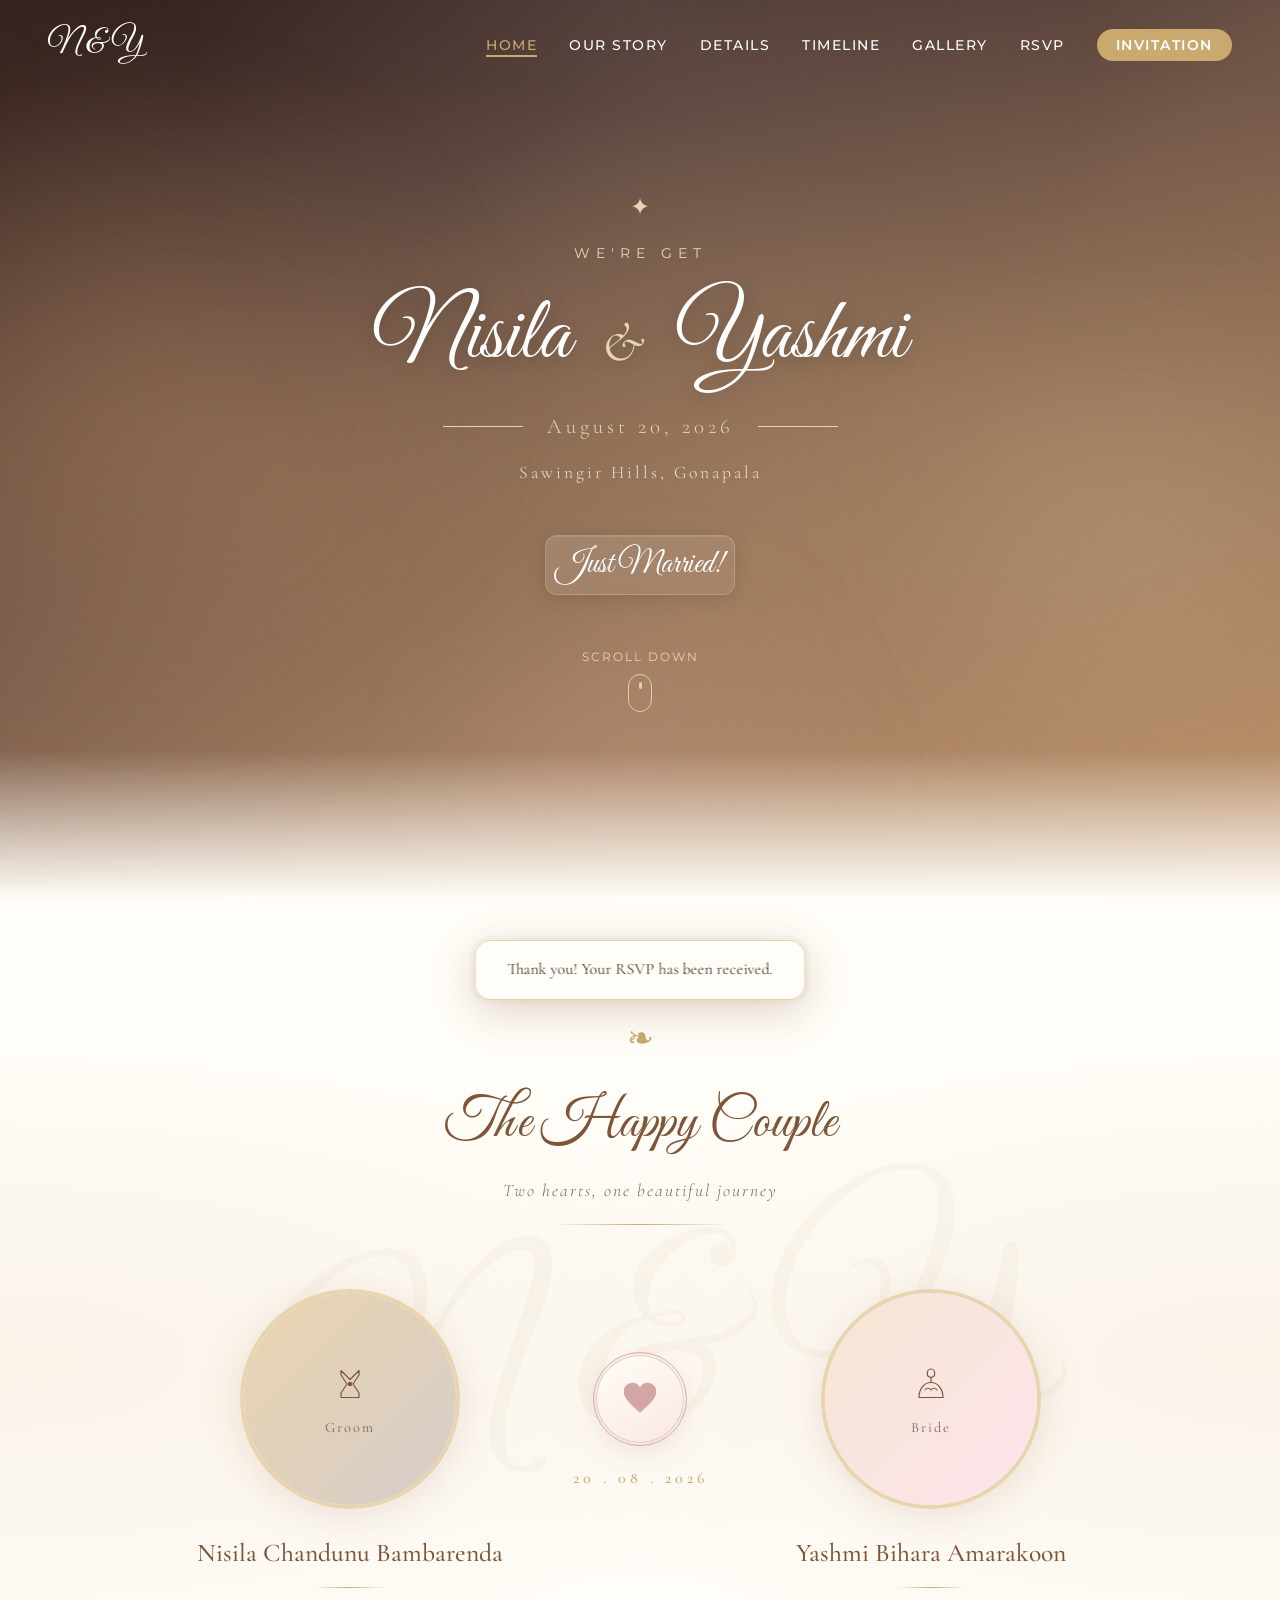
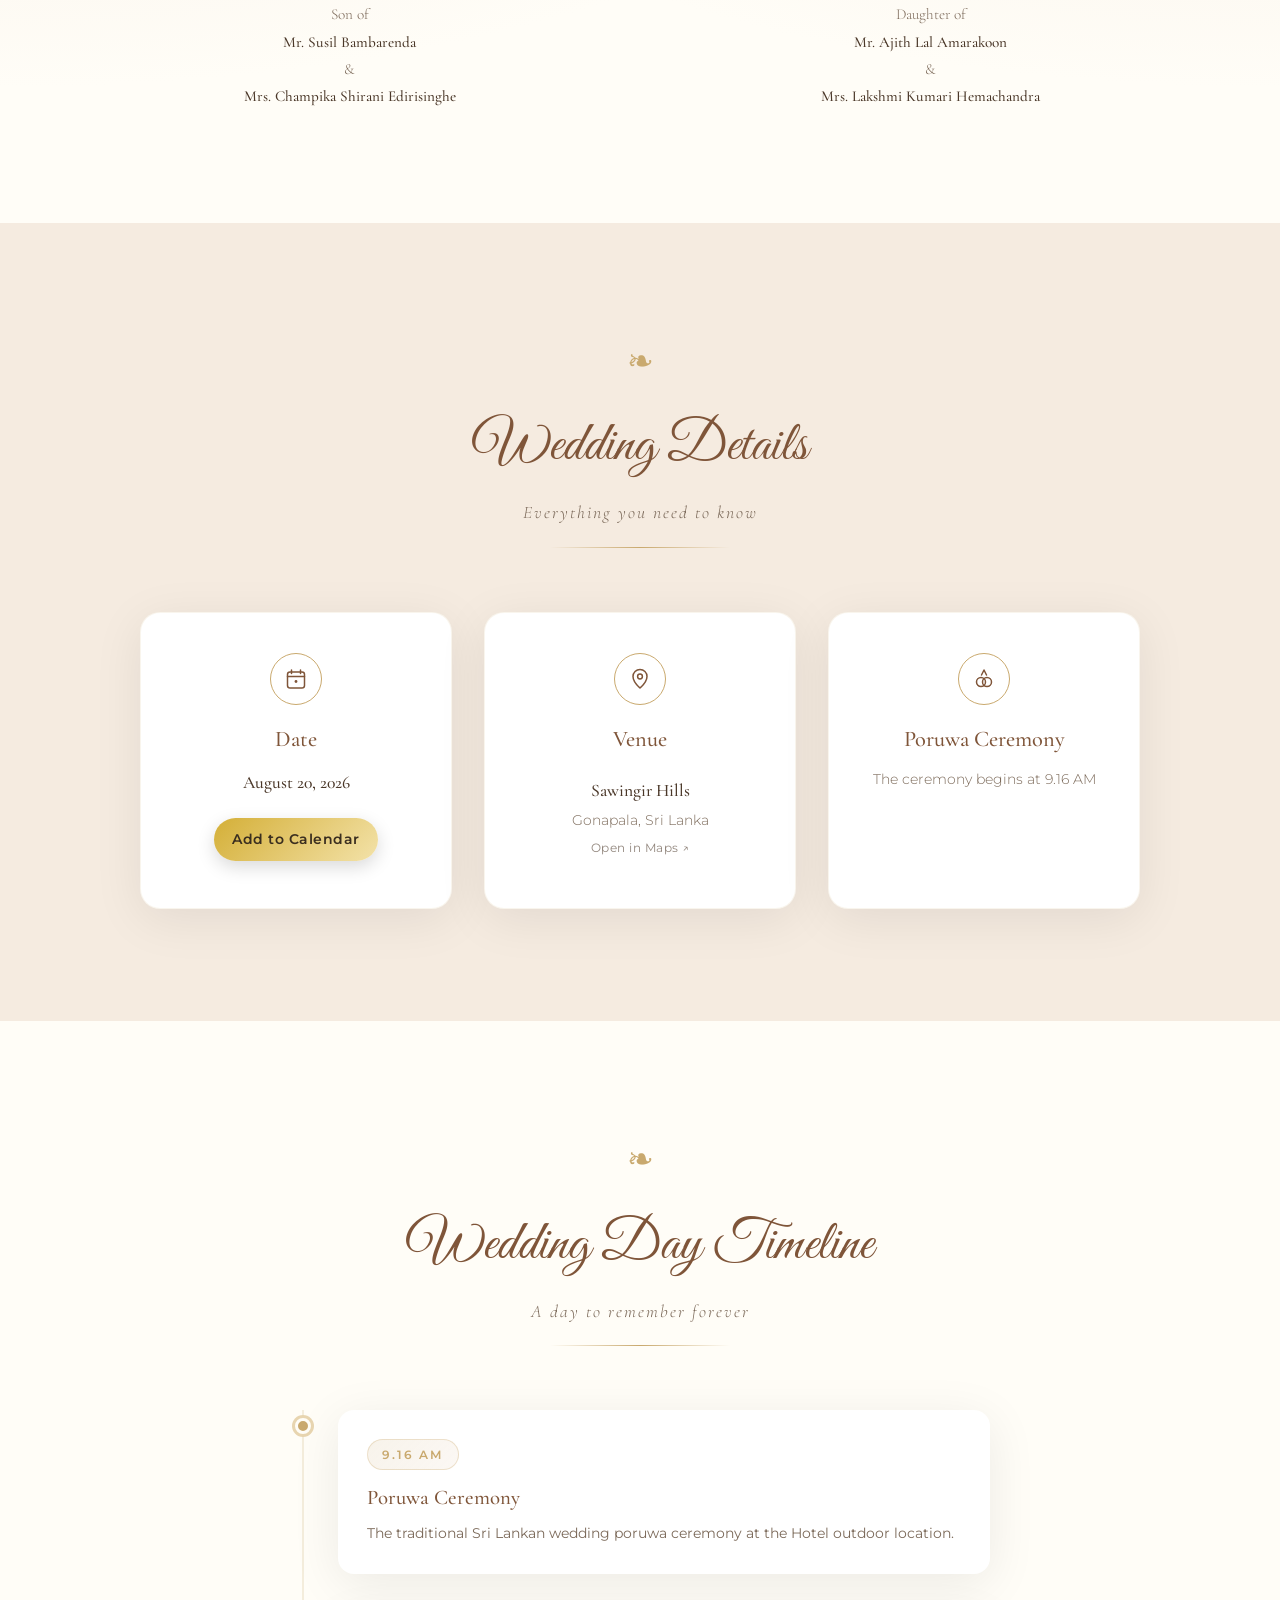
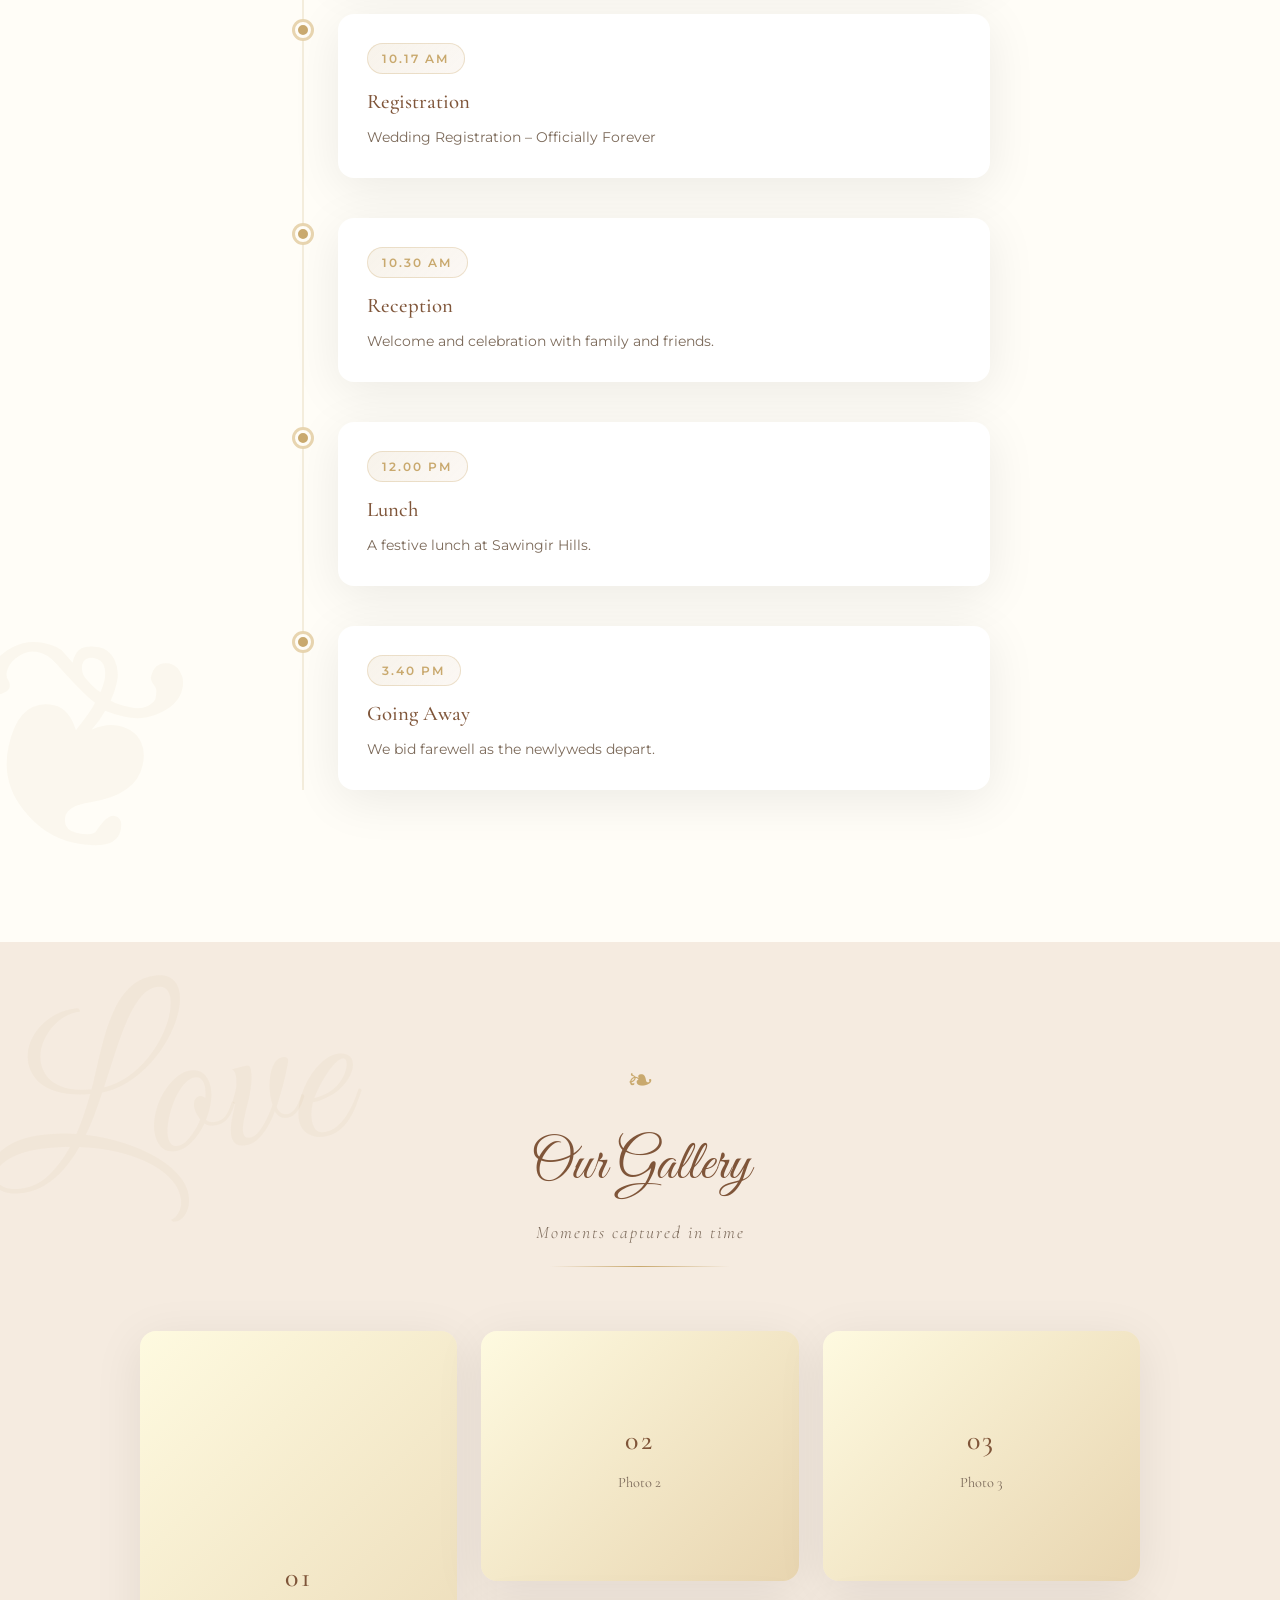
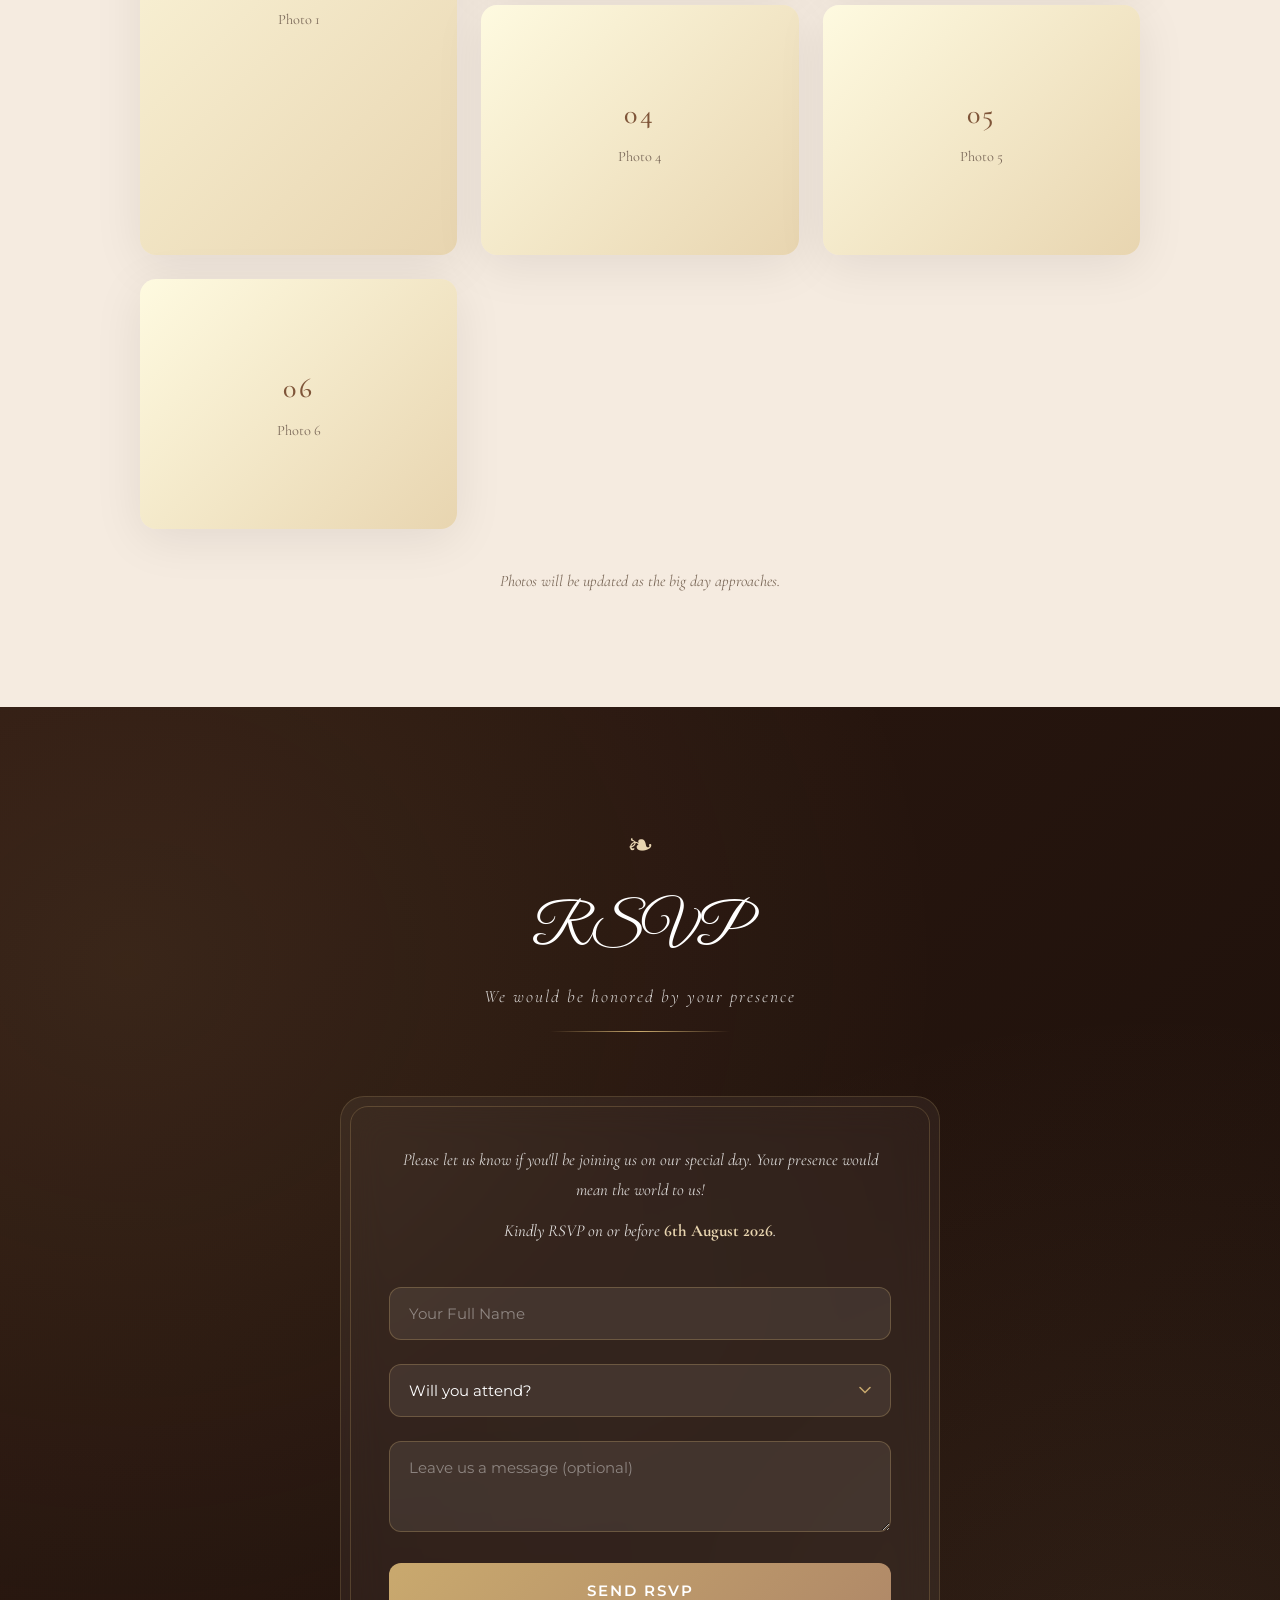
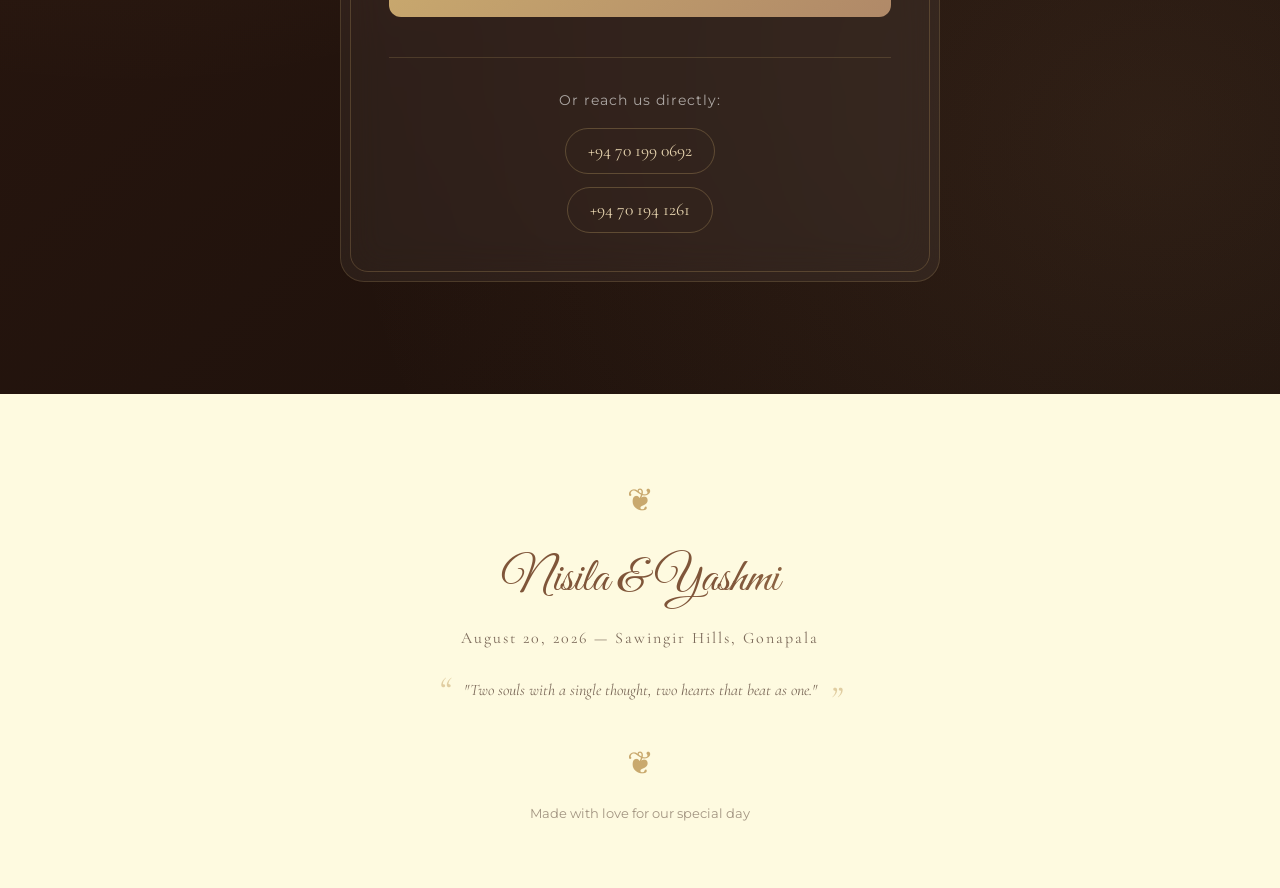
==== commit ebcb9439: "added changes" ====
--- a/index.html
+++ b/index.html
@@ -450,7 +450,7 @@
             presence would mean the world to us!
           </p>
           <p class="rsvp-deadline">
-            Your presence means a lot. Kindly RSVP on or before
+            Kindly RSVP on or before
             <strong>6th August 2026</strong>.
           </p>
 
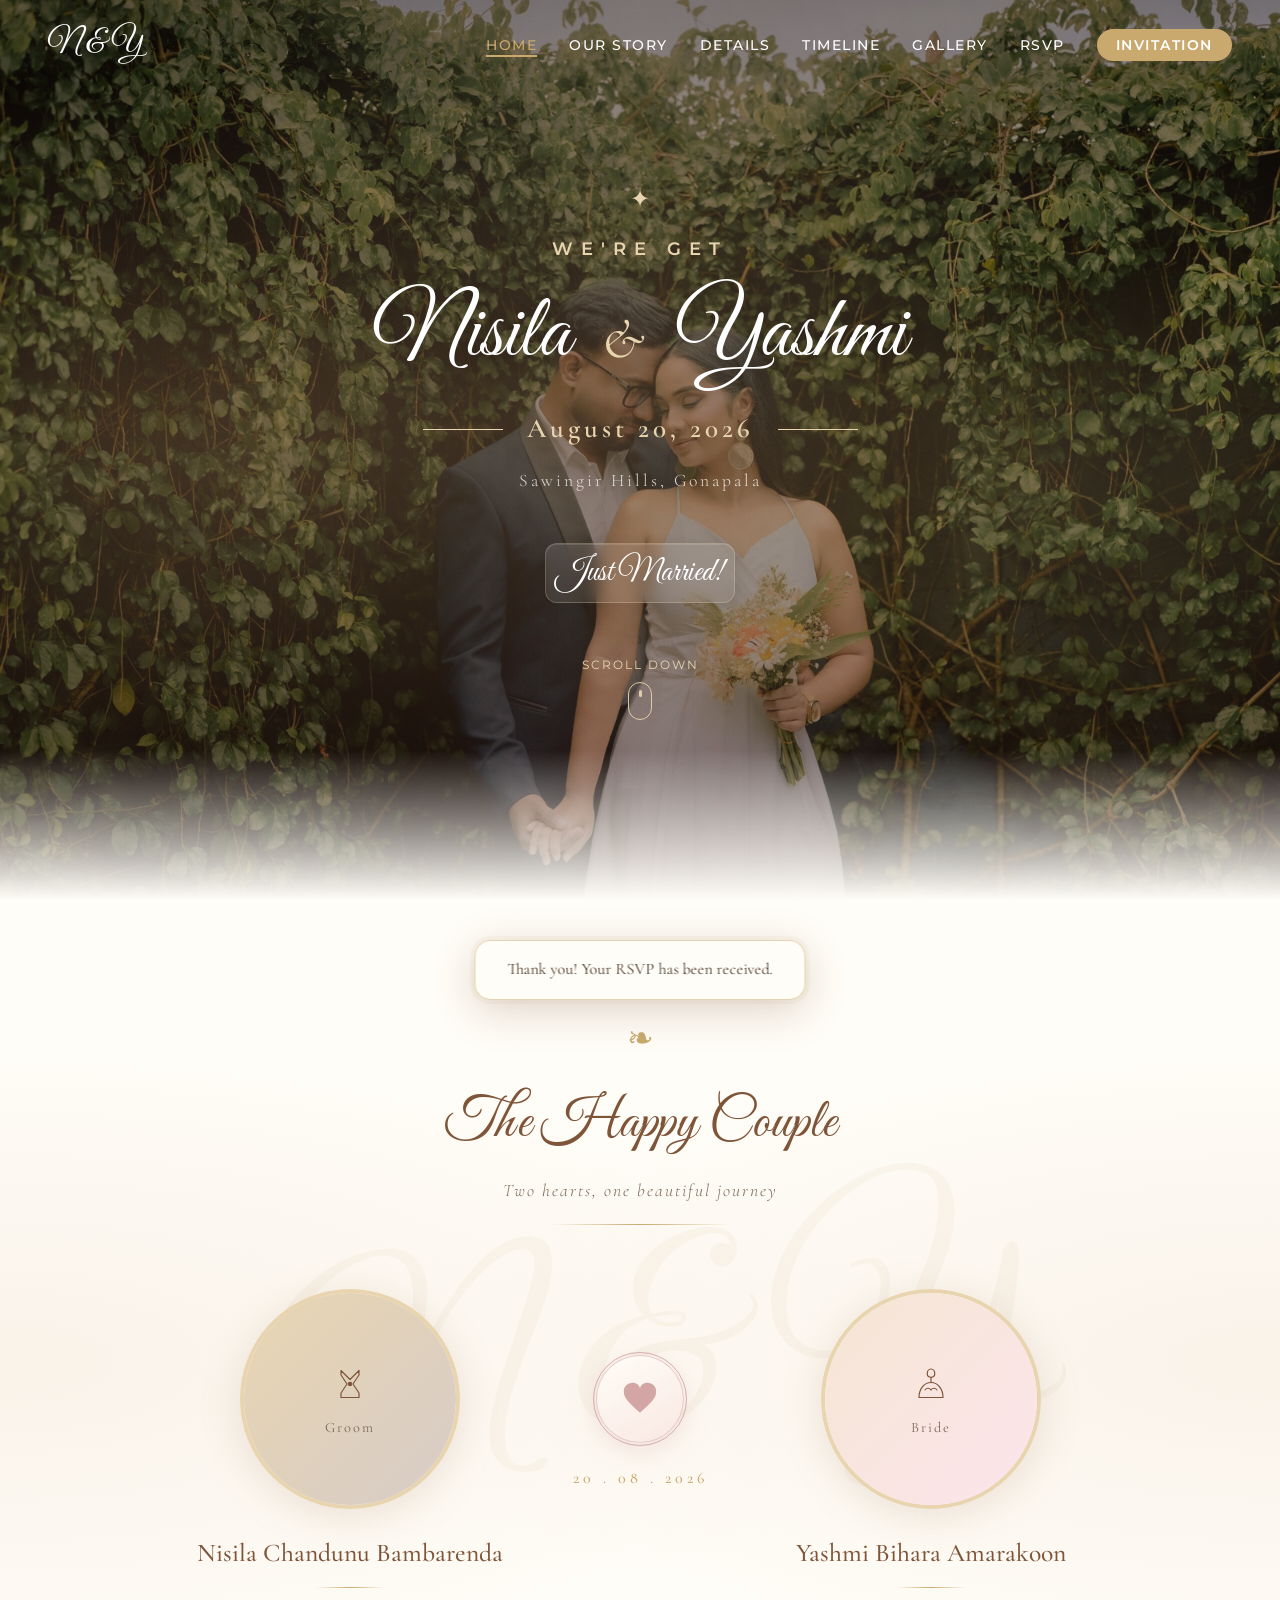
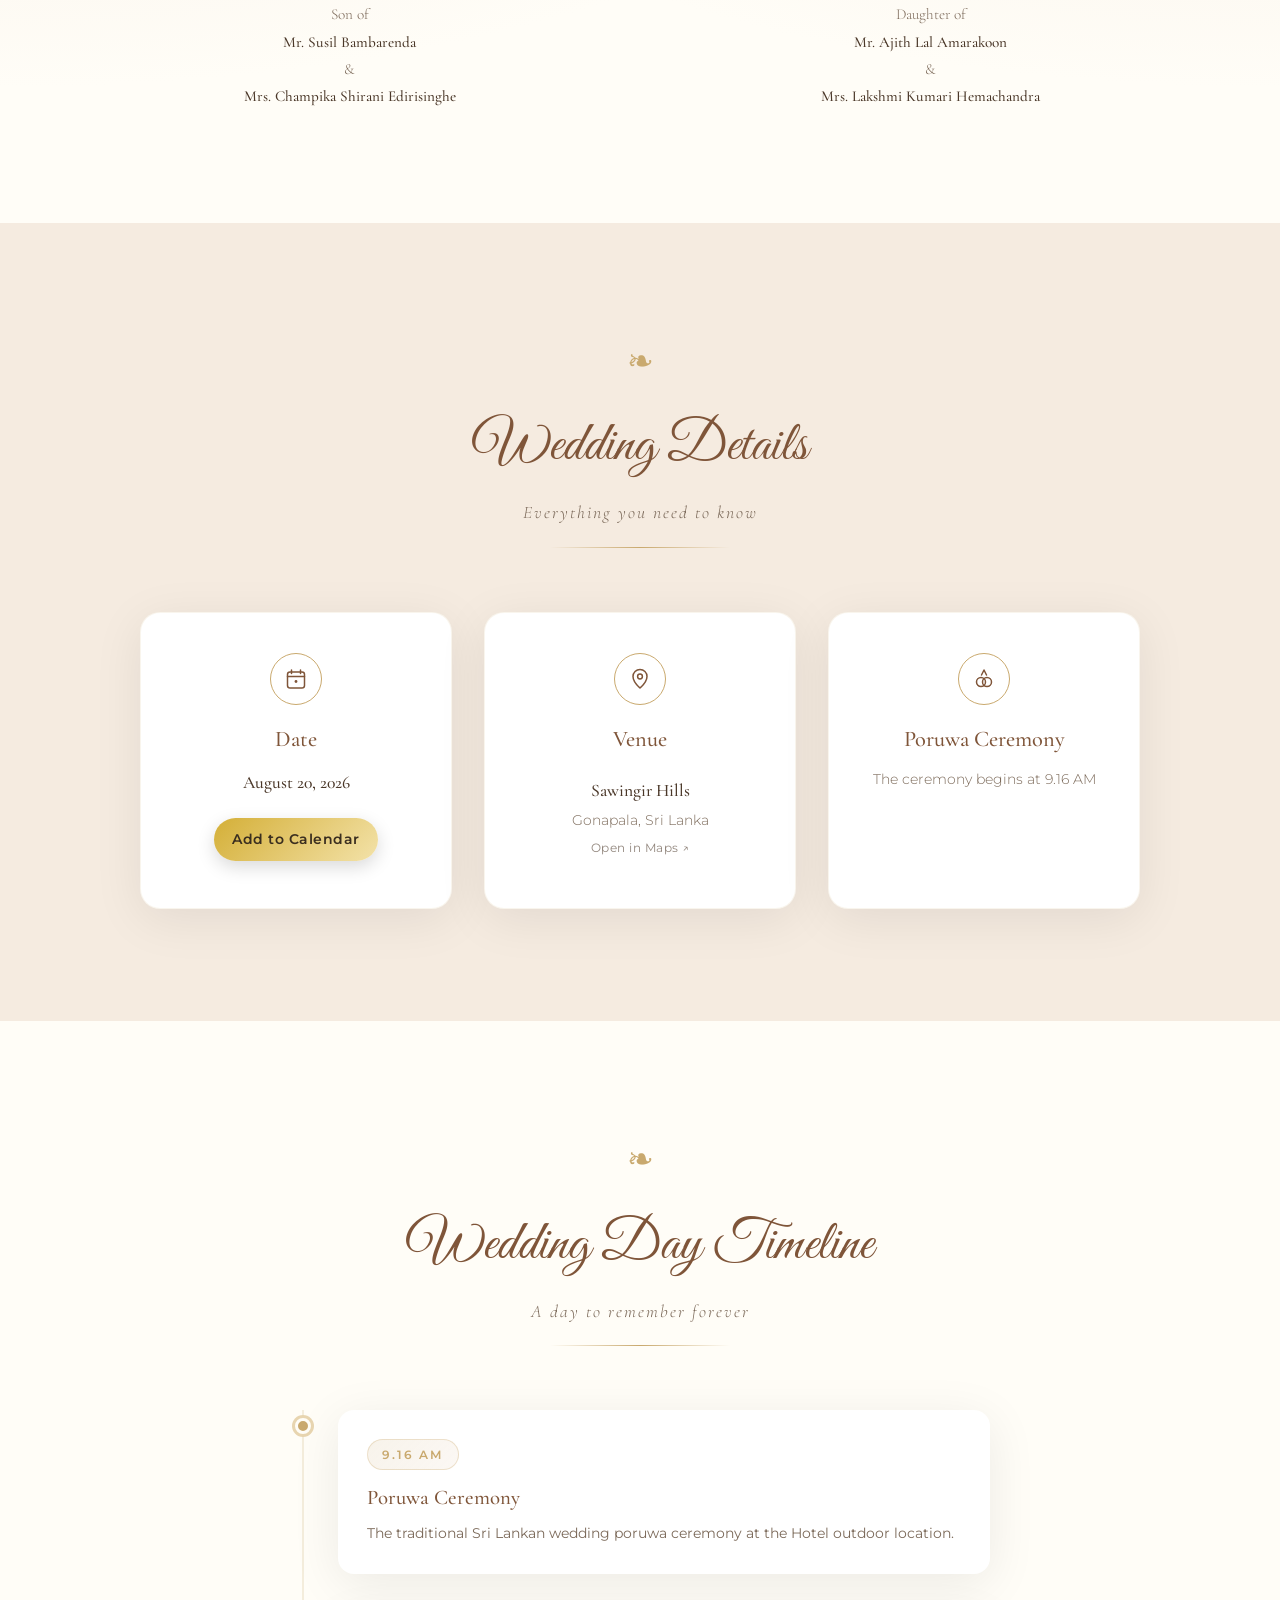
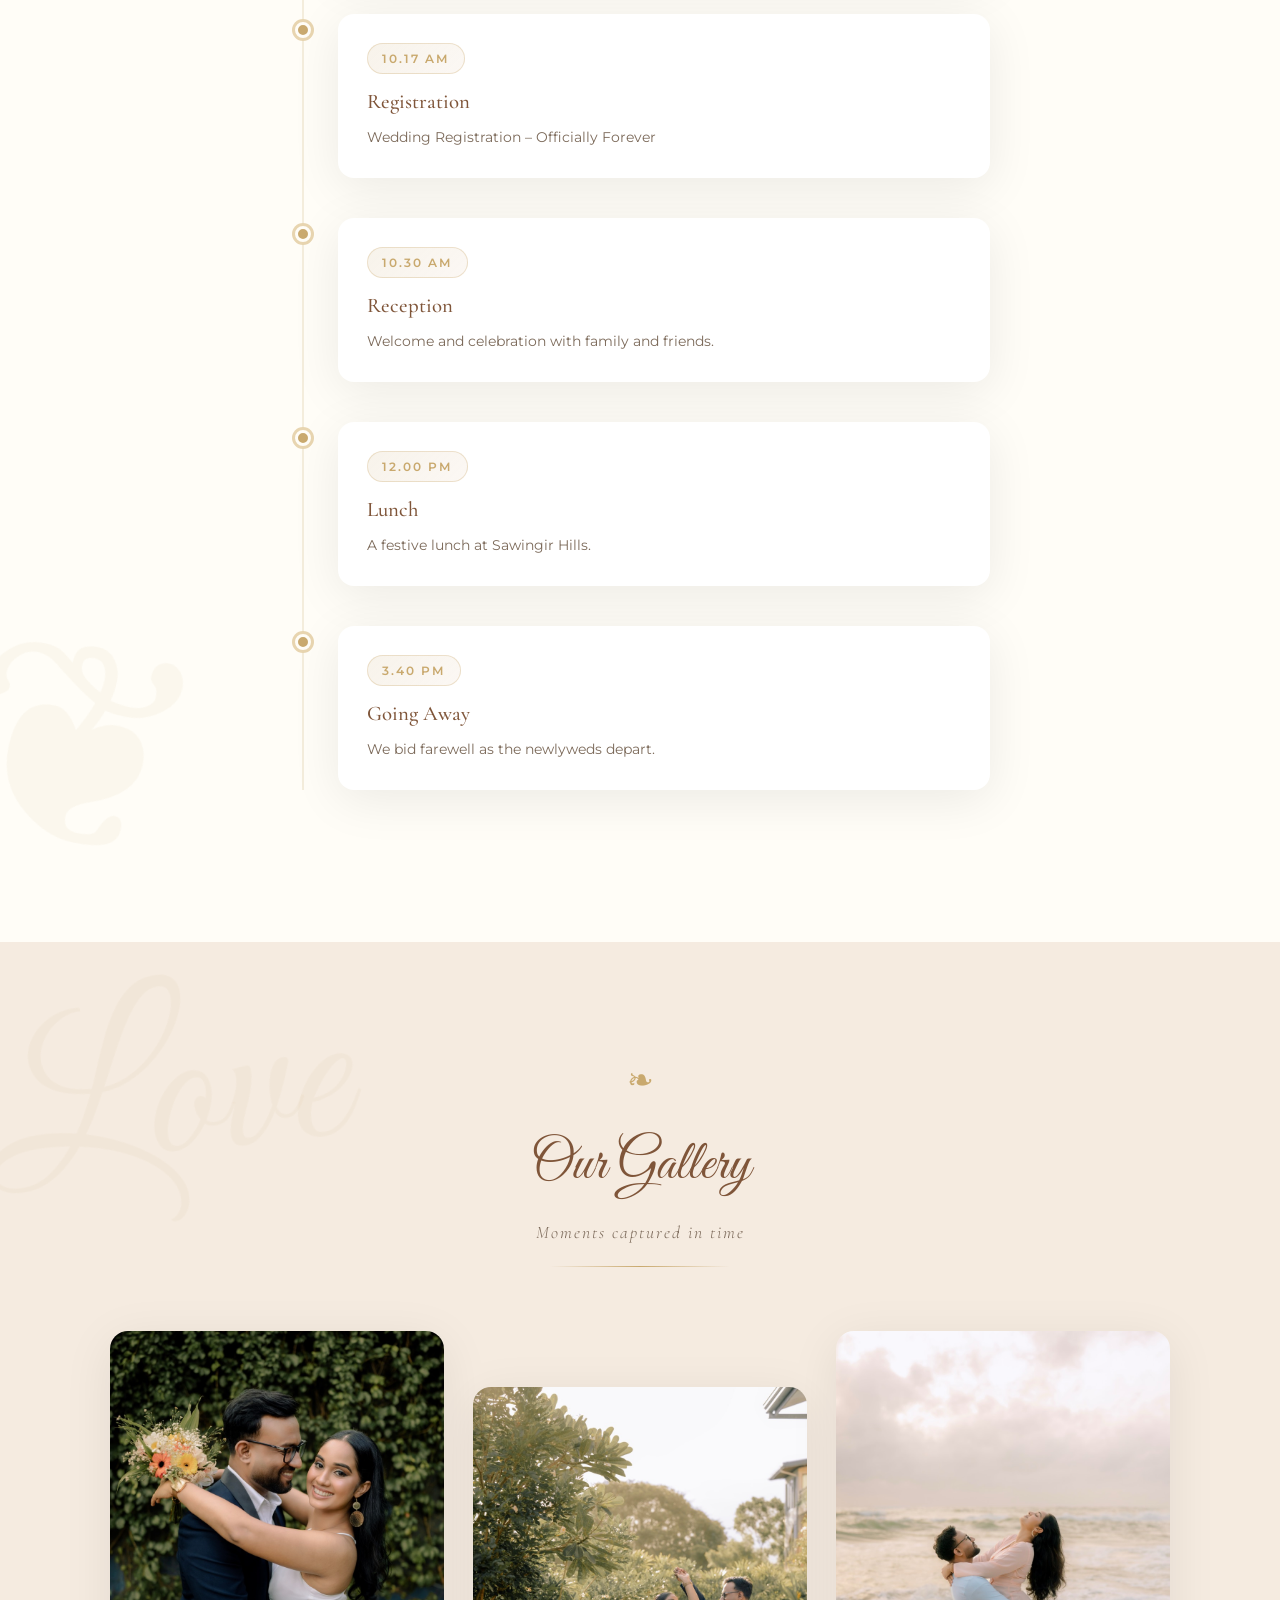
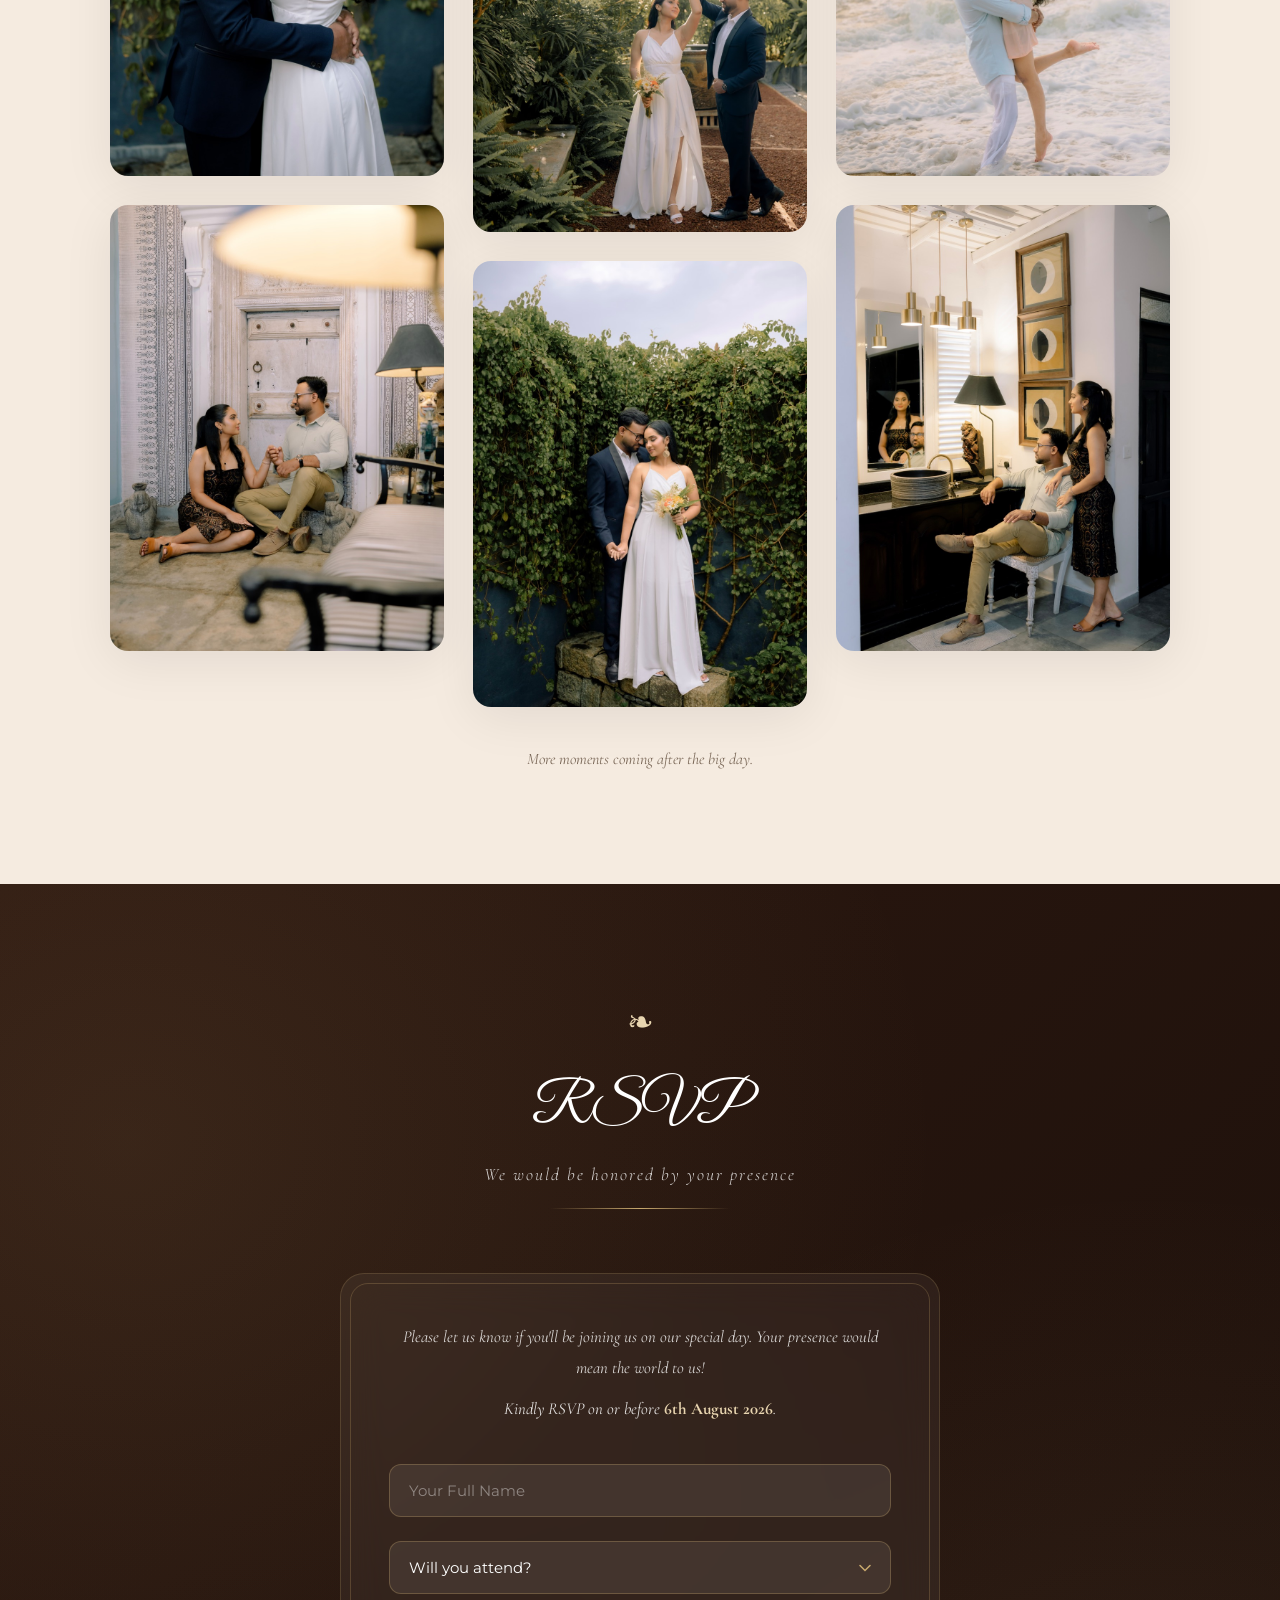
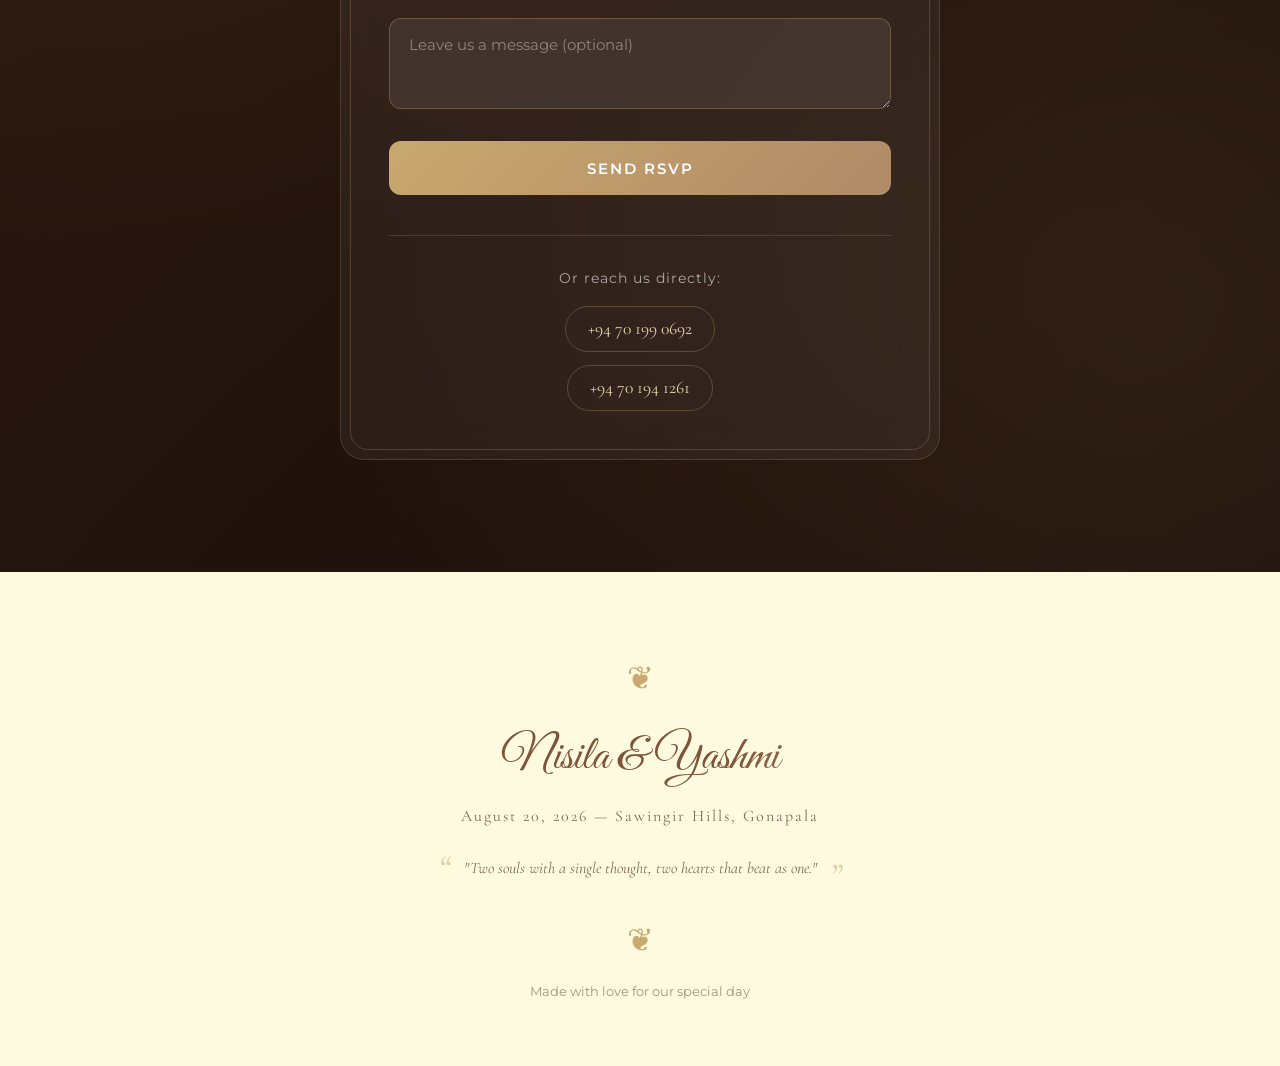
==== commit e4e4caa2: "added changes" ====
--- a/index.html
+++ b/index.html
@@ -68,6 +68,14 @@
 
     <!-- Hero Section -->
     <section class="hero" id="home">
+      <div class="hero-photo" aria-hidden="true">
+        <img
+          src="assets/photos/hero.jpg"
+          alt=""
+          fetchpriority="high"
+          decoding="async"
+        />
+      </div>
       <div class="hero-aurora" aria-hidden="true">
         <span class="aurora-blob aurora-1"></span>
         <span class="aurora-blob aurora-2"></span>
@@ -391,45 +399,91 @@
 
       <div class="gallery-grid">
         <div class="gallery-item gi-1" data-animate>
-          <div class="gallery-placeholder">
-            <span>01</span>
-            <p>Photo 1</p>
-          </div>
+          <figure class="gallery-photo">
+            <img
+              src="assets/photos/gallery-2.jpg"
+              alt="Nisila and Yashmi embracing with a bouquet of flowers"
+              loading="lazy"
+              decoding="async"
+            />
+            <figcaption>
+              <span class="caption-line"></span>
+              <p>Every Heartbeat, Yours</p>
+            </figcaption>
+          </figure>
         </div>
         <div class="gallery-item gi-2" data-animate>
-          <div class="gallery-placeholder">
-            <span>02</span>
-            <p>Photo 2</p>
-          </div>
+          <figure class="gallery-photo">
+            <img
+              src="assets/photos/gallery-3.jpg"
+              alt="Nisila twirling Yashmi in a sunlit garden path"
+              loading="lazy"
+              decoding="async"
+            />
+            <figcaption>
+              <span class="caption-line"></span>
+              <p>Dancing in Golden Light</p>
+            </figcaption>
+          </figure>
         </div>
         <div class="gallery-item gi-3" data-animate>
-          <div class="gallery-placeholder">
-            <span>03</span>
-            <p>Photo 3</p>
-          </div>
+          <figure class="gallery-photo">
+            <img
+              src="assets/photos/gallery-6.jpg"
+              alt="Nisila lifting Yashmi joyfully by the ocean waves"
+              loading="lazy"
+              decoding="async"
+            />
+            <figcaption>
+              <span class="caption-line"></span>
+              <p>Where the Ocean Sings</p>
+            </figcaption>
+          </figure>
         </div>
         <div class="gallery-item gi-4" data-animate>
-          <div class="gallery-placeholder">
-            <span>04</span>
-            <p>Photo 4</p>
-          </div>
+          <figure class="gallery-photo">
+            <img
+              src="assets/photos/gallery-5.jpg"
+              alt="The couple sitting hand in hand beside an antique door"
+              loading="lazy"
+              decoding="async"
+            />
+            <figcaption>
+              <span class="caption-line"></span>
+              <p>Quiet Conversations</p>
+            </figcaption>
+          </figure>
         </div>
         <div class="gallery-item gi-5" data-animate>
-          <div class="gallery-placeholder">
-            <span>05</span>
-            <p>Photo 5</p>
-          </div>
+          <figure class="gallery-photo">
+            <img
+              src="assets/photos/gallery-1.jpg"
+              alt="The couple standing together against a wall of ivy"
+              loading="lazy"
+              decoding="async"
+            />
+            <figcaption>
+              <span class="caption-line"></span>
+              <p>Amongst the Ivy</p>
+            </figcaption>
+          </figure>
         </div>
         <div class="gallery-item gi-6" data-animate>
-          <div class="gallery-placeholder">
-            <span>06</span>
-            <p>Photo 6</p>
-          </div>
-        </div>
-      </div>
-      <p class="gallery-note">
-        Photos will be updated as the big day approaches.
-      </p>
+          <figure class="gallery-photo">
+            <img
+              src="assets/photos/gallery-4.jpg"
+              alt="A reflective moment together in a candlelit interior"
+              loading="lazy"
+              decoding="async"
+            />
+            <figcaption>
+              <span class="caption-line"></span>
+              <p>Reflections of Us</p>
+            </figcaption>
+          </figure>
+        </div>
+      </div>
+      <p class="gallery-note">More moments coming after the big day.</p>
     </section>
 
     <!-- RSVP Section -->
@@ -522,6 +576,38 @@
       <span class="btt-arrow">↑</span>
     </button>
 
+    <!-- Gallery Lightbox -->
+    <div
+      class="lightbox"
+      id="lightbox"
+      role="dialog"
+      aria-modal="true"
+      aria-label="Photo viewer"
+    >
+      <button class="lightbox-close" id="lightboxClose" aria-label="Close">
+        &times;
+      </button>
+      <button
+        class="lightbox-arrow lightbox-prev"
+        id="lightboxPrev"
+        aria-label="Previous photo"
+      >
+        &#10094;
+      </button>
+      <figure class="lightbox-figure">
+        <img id="lightboxImage" src="" alt="" />
+        <figcaption id="lightboxCaption"></figcaption>
+        <p class="lightbox-counter" id="lightboxCounter"></p>
+      </figure>
+      <button
+        class="lightbox-arrow lightbox-next"
+        id="lightboxNext"
+        aria-label="Next photo"
+      >
+        &#10095;
+      </button>
+    </div>
+
     <!-- Toast notification -->
     <div class="toast" id="toast">
       <span class="toast-message">Thank you! Your RSVP has been received.</span>
--- a/styles.css
+++ b/styles.css
@@ -341,6 +341,59 @@
   .hero {
     height: 100dvh;
   }
+}
+
+/* --- Hero photo backdrop --- */
+.hero-photo {
+  position: absolute;
+  inset: 0;
+  z-index: 0;
+  overflow: hidden;
+}
+
+.hero-photo img {
+  width: 100%;
+  height: 100%;
+  object-fit: cover;
+  object-position: 50% 38%;
+  animation: heroKenBurns 22s ease-in-out infinite alternate;
+  will-change: transform;
+}
+
+@keyframes heroKenBurns {
+  0% {
+    transform: scale(1);
+  }
+  100% {
+    transform: scale(1.1);
+  }
+}
+
+@media (prefers-reduced-motion: reduce) {
+  .hero-photo img {
+    animation: none;
+  }
+}
+
+/* Cinematic scrim so the golden text stays readable over the photo */
+.hero-photo::after {
+  content: "";
+  position: absolute;
+  inset: 0;
+  background:
+    linear-gradient(
+      to bottom,
+      rgba(24, 16, 12, 0.55) 0%,
+      rgba(24, 16, 12, 0.28) 30%,
+      rgba(30, 22, 16, 0.34) 60%,
+      rgba(44, 24, 16, 0.55) 100%
+    ),
+    radial-gradient(
+      ellipse at 50% 45%,
+      rgba(20, 14, 10, 0.35) 0%,
+      rgba(20, 14, 10, 0.12) 45%,
+      transparent 75%
+    );
 }
 
 .hero::before {
@@ -418,12 +471,15 @@
 
 .hero-subtitle {
   font-family: var(--font-sans);
-  font-size: 0.9rem;
-  letter-spacing: 6px;
+  font-size: 1.1rem;
+  letter-spacing: 8px;
   text-transform: uppercase;
   color: var(--color-gold-light);
   margin-bottom: 1.5rem;
-  font-weight: 400;
+  font-weight: 600;
+  text-shadow:
+    0 0 20px rgba(212, 163, 115, 0.6),
+    0 2px 10px rgba(0, 0, 0, 0.4);
 }
 
 .hero-names {
@@ -457,14 +513,18 @@
   width: 80px;
   height: 1px;
   background: var(--color-gold-light);
+  box-shadow: 0 0 8px rgba(212, 163, 115, 0.5);
 }
 
 .date-text {
   font-family: var(--font-serif);
-  font-size: 1.3rem;
+  font-size: 1.7rem;
   letter-spacing: 4px;
-  font-weight: 300;
+  font-weight: 600;
   color: var(--color-gold-light);
+  text-shadow:
+    0 0 24px rgba(212, 163, 115, 0.65),
+    0 2px 12px rgba(0, 0, 0, 0.45);
 }
 
 .hero-venue {
@@ -1006,20 +1066,28 @@
 .gallery-grid {
   display: grid;
   grid-template-columns: repeat(3, 1fr);
-  grid-auto-rows: 250px;
-  gap: 1.5rem;
-  max-width: 1000px;
+  gap: 1.8rem;
+  max-width: 1060px;
   margin: 0 auto;
+  padding-bottom: 3.5rem; /* room for the staggered middle column */
 }
 
 .gallery-item {
-  border-radius: 16px;
+  border-radius: 18px;
   overflow: hidden;
   box-shadow: var(--shadow-card);
   transition: var(--transition-smooth);
   opacity: 0;
   transform: scale(0.9);
   position: relative;
+  aspect-ratio: 3 / 4;
+  cursor: zoom-in;
+}
+
+/* Editorial stagger: middle column sits lower */
+.gi-2,
+.gi-5 {
+  top: 3.5rem;
 }
 
 .gallery-item.animate-in {
@@ -1034,37 +1102,73 @@
     0 0 0 1px rgba(201, 169, 110, 0.35);
 }
 
-.gi-1 {
-  grid-row: span 2;
-}
-
-.gallery-placeholder {
+.gallery-photo {
   width: 100%;
   height: 100%;
+  margin: 0;
+  position: relative;
+}
+
+.gallery-photo img {
+  width: 100%;
+  height: 100%;
+  object-fit: cover;
+  display: block;
+  transition: transform 0.9s cubic-bezier(0.22, 1, 0.36, 1);
+}
+
+.gallery-item:hover .gallery-photo img {
+  transform: scale(1.08);
+}
+
+.gallery-photo figcaption {
+  position: absolute;
+  inset: auto 0 0 0;
+  padding: 3.5rem 1.2rem 1.1rem;
   background: linear-gradient(
-    135deg,
-    var(--color-cream),
-    var(--color-gold-light)
+    to top,
+    rgba(30, 20, 12, 0.75) 0%,
+    rgba(30, 20, 12, 0.35) 55%,
+    transparent 100%
   );
   display: flex;
   flex-direction: column;
   align-items: center;
-  justify-content: center;
-  gap: 0.5rem;
-}
-
-.gallery-placeholder span {
+  gap: 0.45rem;
+  opacity: 0;
+  transform: translateY(12px);
+  transition:
+    opacity 0.5s ease,
+    transform 0.5s ease;
+}
+
+.gallery-item:hover .gallery-photo figcaption,
+.gallery-item:focus-within .gallery-photo figcaption {
+  opacity: 1;
+  transform: translateY(0);
+}
+
+.gallery-photo .caption-line {
+  width: 34px;
+  height: 1px;
+  background: var(--color-gold-light);
+}
+
+.gallery-photo figcaption p {
   font-family: var(--font-serif);
-  font-size: 1.75rem;
-  font-weight: 500;
-  letter-spacing: 0.1em;
-  color: var(--color-primary-dark);
-}
-
-.gallery-placeholder p {
-  font-family: var(--font-serif);
-  font-size: 0.9rem;
-  color: var(--color-text-light);
+  font-style: italic;
+  font-size: 1.05rem;
+  letter-spacing: 1px;
+  color: #fff;
+  text-align: center;
+}
+
+/* Touch devices: keep captions visible */
+@media (hover: none) {
+  .gallery-photo figcaption {
+    opacity: 1;
+    transform: translateY(0);
+  }
 }
 
 .gallery-note {
@@ -1440,11 +1544,18 @@
 
   .gallery-grid {
     grid-template-columns: repeat(2, 1fr);
-    grid-auto-rows: 200px;
-  }
-
-  .gi-1 {
-    grid-row: span 1;
+    padding-bottom: 2.5rem;
+  }
+
+  .gi-2,
+  .gi-5 {
+    top: 0;
+  }
+
+  .gi-2,
+  .gi-4,
+  .gi-6 {
+    top: 2.5rem;
   }
 
   /* Tablet optimizations */
@@ -1536,8 +1647,8 @@
   }
 
   .hero-subtitle {
-    font-size: 0.7rem;
-    letter-spacing: 3px;
+    font-size: 0.8rem;
+    letter-spacing: 4px;
     margin-bottom: 1.2rem;
   }
 
@@ -1562,7 +1673,7 @@
   }
 
   .date-text {
-    font-size: 1rem;
+    font-size: 1.2rem;
     letter-spacing: 2px;
   }
 
@@ -1694,9 +1805,8 @@
   /* Gallery Mobile */
   .gallery-grid {
     grid-template-columns: repeat(2, 1fr);
-    grid-auto-rows: 180px;
     gap: 1rem;
-    padding: 0 0.5rem;
+    padding: 0 0.5rem 2rem;
   }
 
   .gi-1 {
@@ -1787,8 +1897,8 @@
   }
 
   .hero-subtitle {
-    font-size: 0.65rem;
-    letter-spacing: 2px;
+    font-size: 0.7rem;
+    letter-spacing: 3px;
   }
 
   .hero-date-line {
@@ -1800,7 +1910,7 @@
   }
 
   .date-text {
-    font-size: 0.9rem;
+    font-size: 1rem;
   }
 
   .hero-venue {
@@ -1906,8 +2016,14 @@
   /* Gallery Small Mobile */
   .gallery-grid {
     grid-template-columns: 1fr;
-    grid-auto-rows: 200px;
-    gap: 0.8rem;
+    gap: 1.2rem;
+    padding-bottom: 0;
+  }
+
+  .gi-2,
+  .gi-4,
+  .gi-6 {
+    top: 0;
   }
 
   /* RSVP Small Mobile */
@@ -2560,7 +2676,7 @@
   position: absolute;
   border-radius: 50%;
   filter: blur(60px);
-  opacity: 0.5;
+  opacity: 0.22;
   will-change: transform;
 }
 
@@ -3284,3 +3400,135 @@
     transform: scale(1);
   }
 }
+
+/* ============================================
+   GALLERY LIGHTBOX
+   ============================================ */
+.lightbox {
+  position: fixed;
+  inset: 0;
+  z-index: 3000;
+  display: flex;
+  align-items: center;
+  justify-content: center;
+  padding: 2rem;
+  background: rgba(20, 12, 8, 0.92);
+  backdrop-filter: blur(8px);
+  -webkit-backdrop-filter: blur(8px);
+  opacity: 0;
+  visibility: hidden;
+  transition:
+    opacity 0.35s ease,
+    visibility 0.35s ease;
+}
+
+.lightbox.open {
+  opacity: 1;
+  visibility: visible;
+}
+
+.lightbox-figure {
+  margin: 0;
+  max-width: min(90vw, 700px);
+  text-align: center;
+  transform: scale(0.94);
+  transition: transform 0.35s ease;
+}
+
+.lightbox.open .lightbox-figure {
+  transform: scale(1);
+}
+
+.lightbox-figure img {
+  max-width: 100%;
+  max-height: 78vh;
+  object-fit: contain;
+  border-radius: 10px;
+  box-shadow:
+    0 25px 80px rgba(0, 0, 0, 0.55),
+    0 0 0 1px rgba(232, 213, 176, 0.25);
+}
+
+.lightbox-figure figcaption {
+  margin-top: 1rem;
+  font-family: var(--font-serif);
+  font-style: italic;
+  font-size: 1.15rem;
+  letter-spacing: 1.5px;
+  color: var(--color-gold-light);
+}
+
+.lightbox-counter {
+  margin-top: 0.35rem;
+  font-family: var(--font-sans);
+  font-size: 0.75rem;
+  letter-spacing: 3px;
+  color: rgba(255, 255, 255, 0.55);
+}
+
+.lightbox-close {
+  position: absolute;
+  top: 1.2rem;
+  right: 1.6rem;
+  width: 48px;
+  height: 48px;
+  border: 1px solid rgba(232, 213, 176, 0.35);
+  border-radius: 50%;
+  background: transparent;
+  color: var(--color-gold-light);
+  font-size: 1.6rem;
+  line-height: 1;
+  cursor: pointer;
+  transition: var(--transition-smooth);
+}
+
+.lightbox-close:hover {
+  background: rgba(232, 213, 176, 0.15);
+  transform: rotate(90deg);
+}
+
+.lightbox-arrow {
+  position: relative;
+  z-index: 1;
+  width: 52px;
+  height: 52px;
+  flex-shrink: 0;
+  border: 1px solid rgba(232, 213, 176, 0.35);
+  border-radius: 50%;
+  background: transparent;
+  color: var(--color-gold-light);
+  font-size: 1.2rem;
+  cursor: pointer;
+  margin: 0 1.2rem;
+  transition: var(--transition-smooth);
+}
+
+.lightbox-arrow:hover {
+  background: rgba(232, 213, 176, 0.15);
+  transform: scale(1.08);
+}
+
+@media (max-width: 600px) {
+  .lightbox {
+    padding: 1rem 0.5rem;
+  }
+
+  .lightbox-arrow {
+    position: fixed;
+    bottom: 1.4rem;
+    top: auto;
+    margin: 0;
+  }
+
+  .lightbox-prev {
+    left: 22%;
+  }
+
+  .lightbox-next {
+    right: 22%;
+  }
+
+  .lightbox-figure img {
+    max-height: 68vh;
+  }
+}
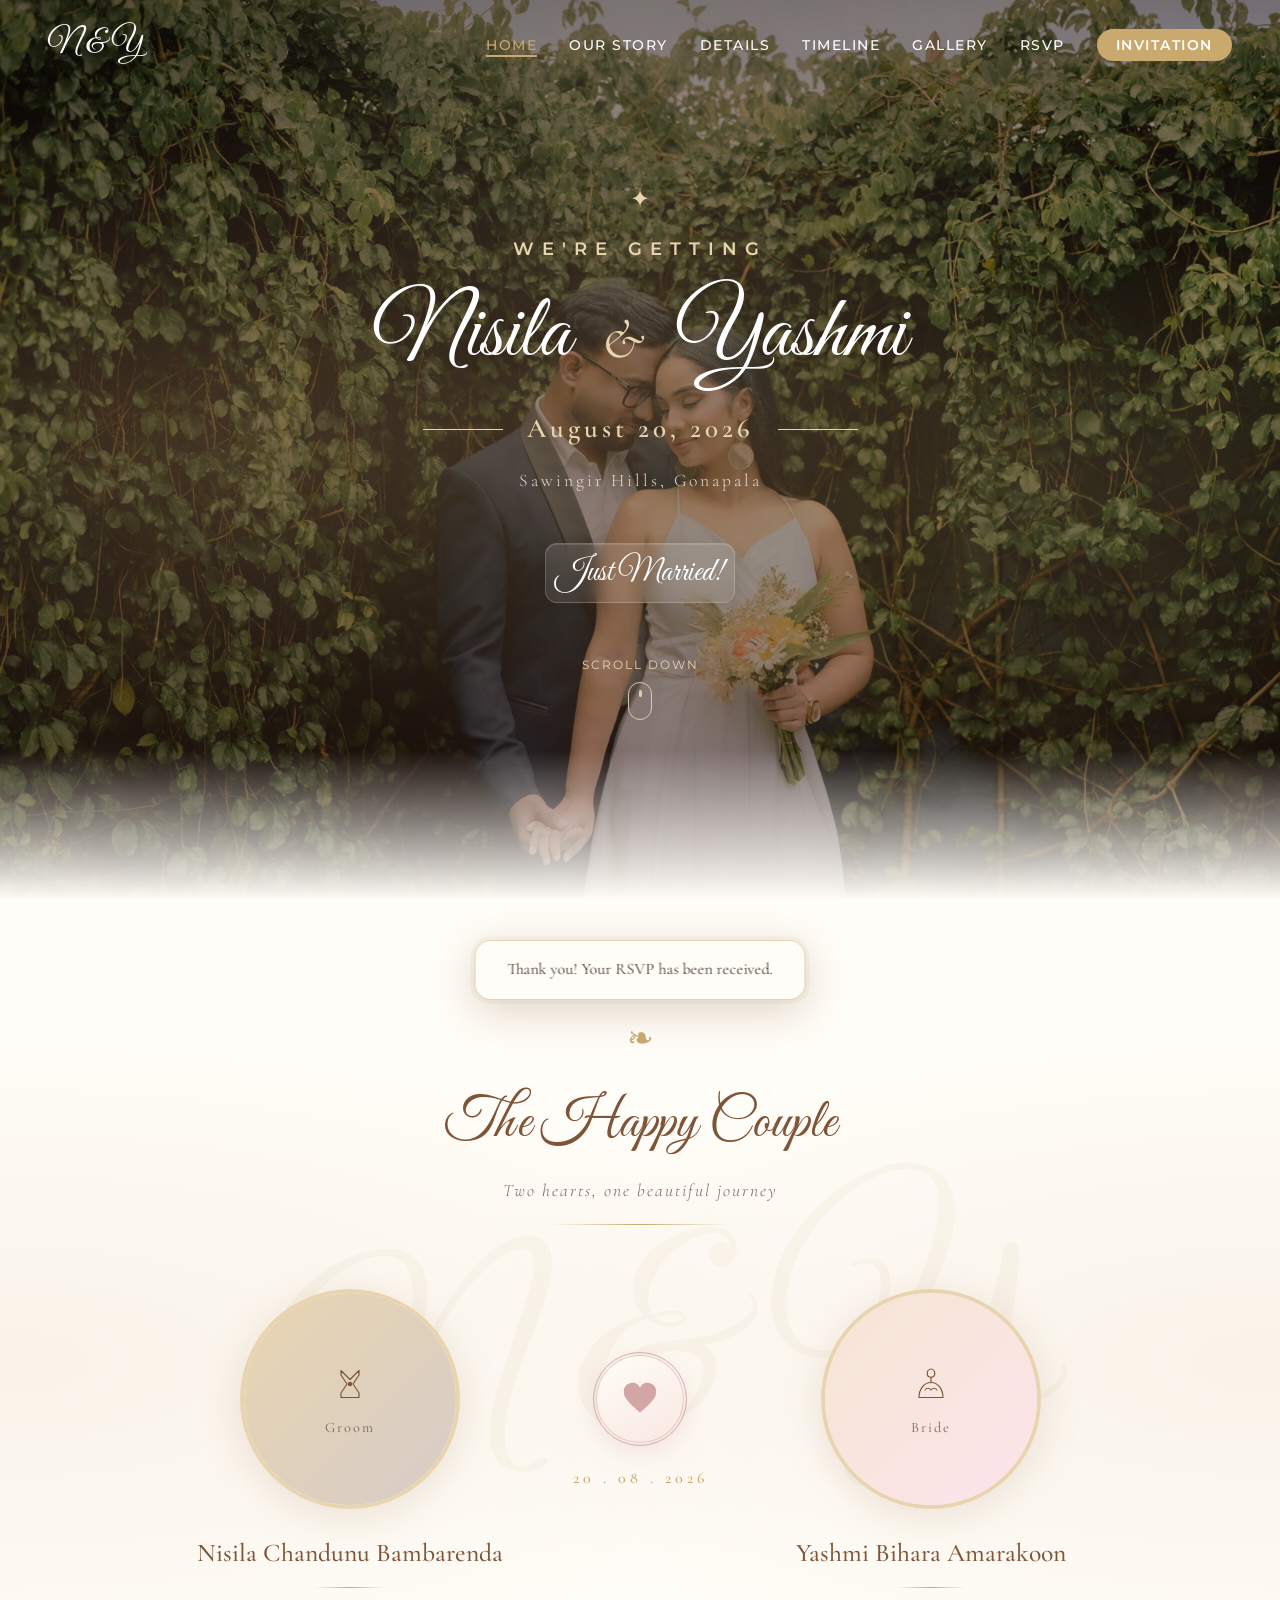
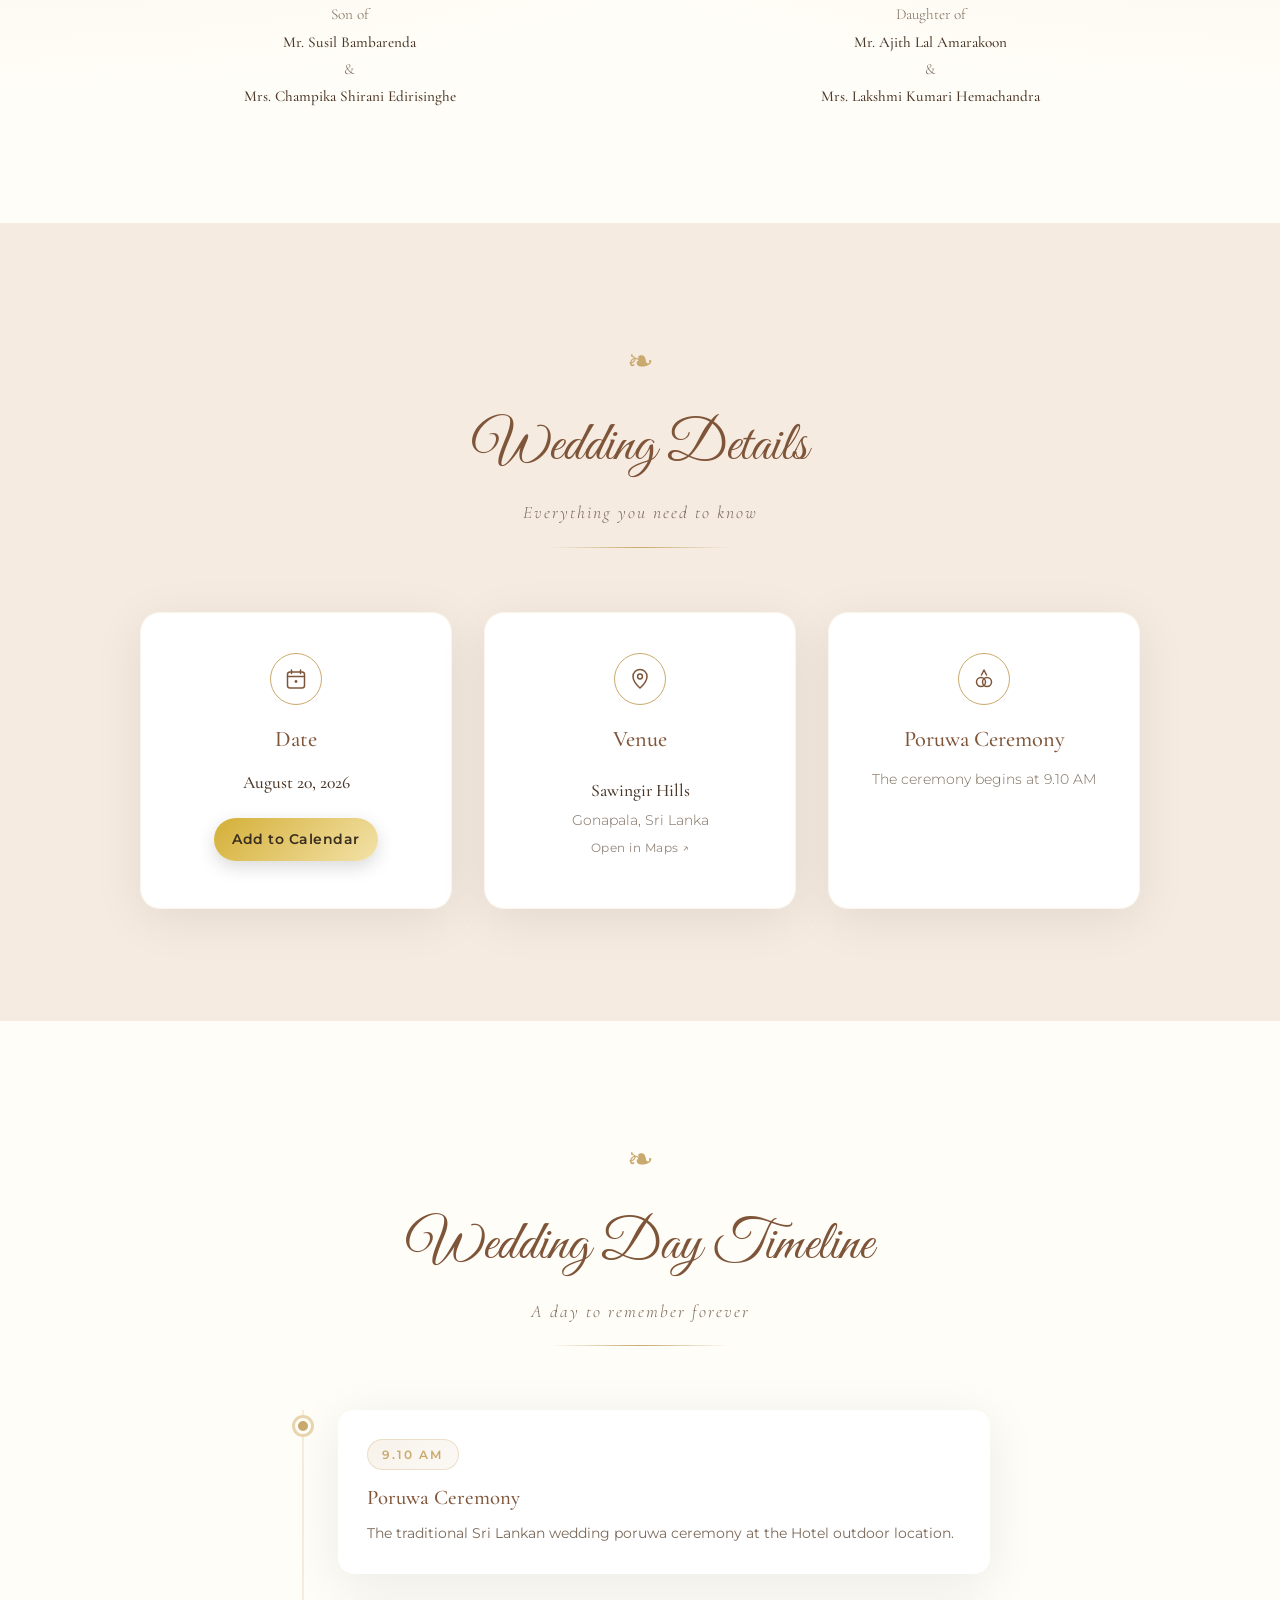
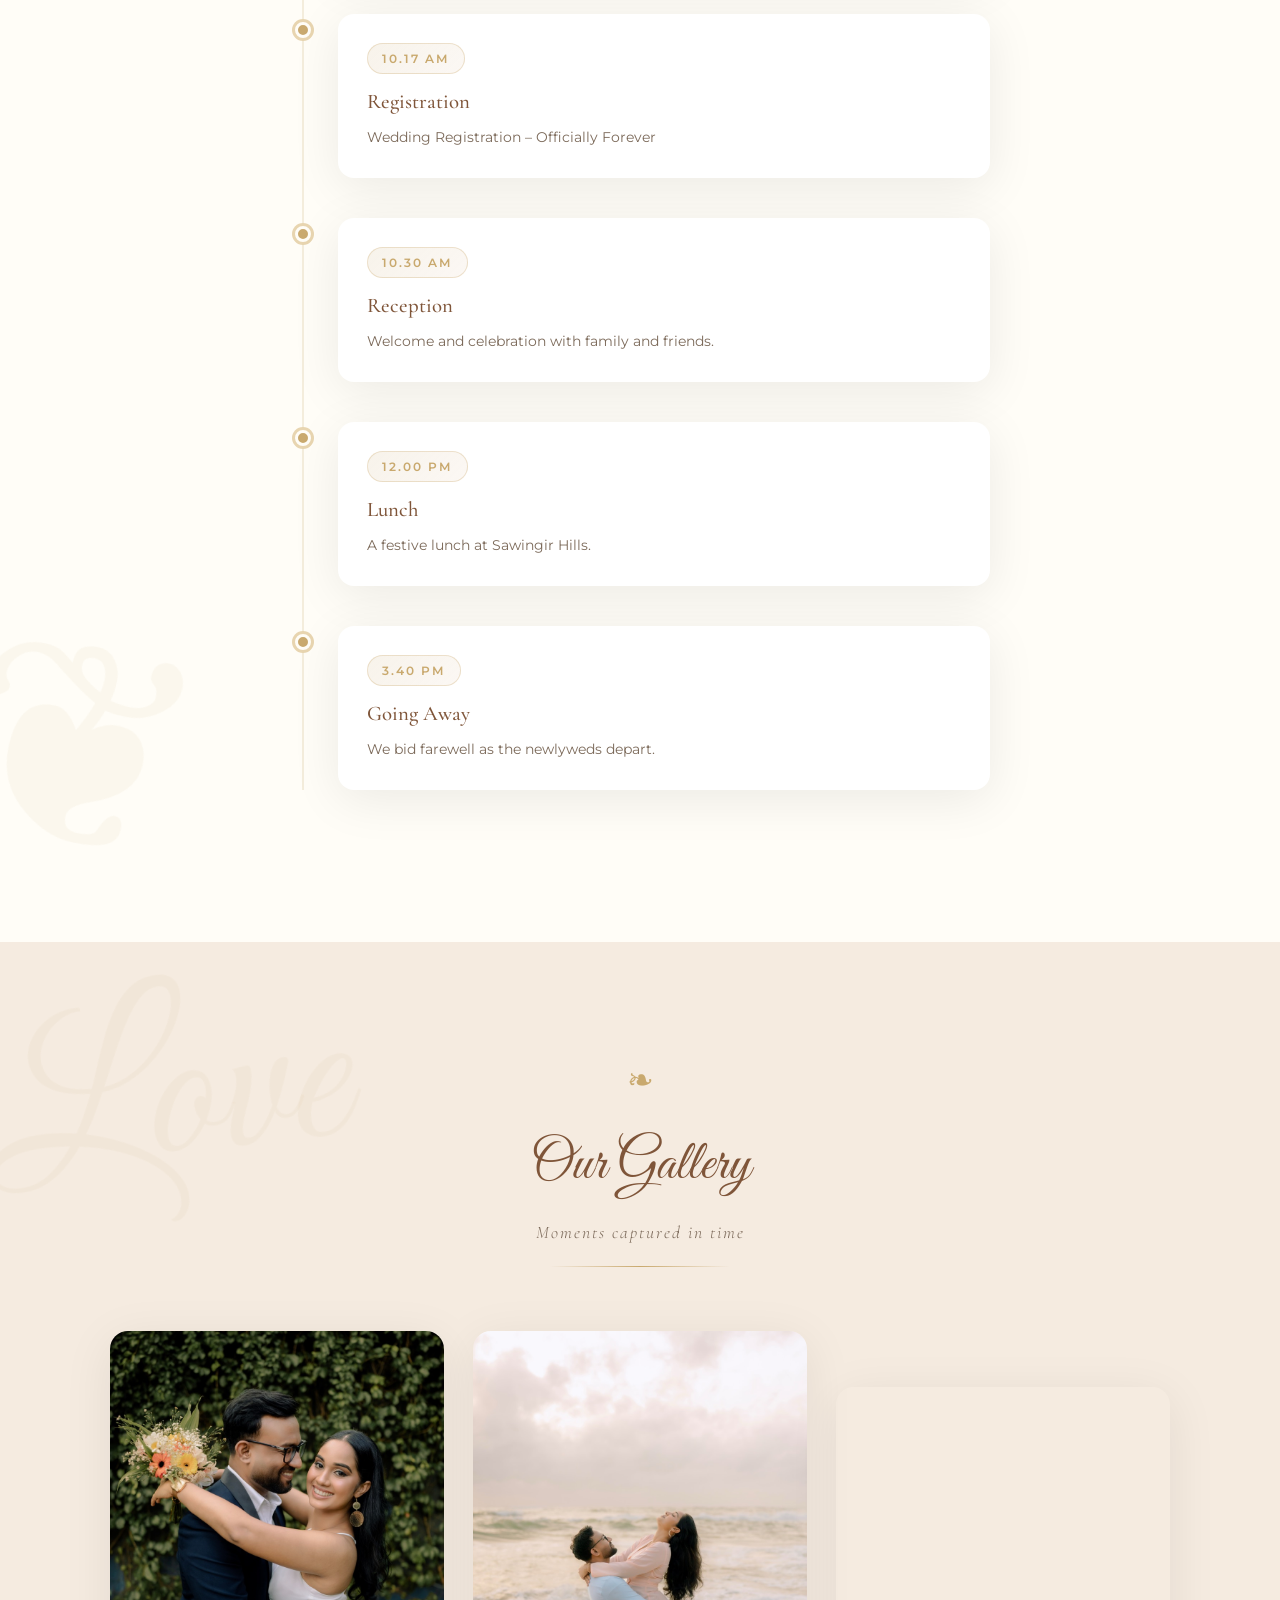
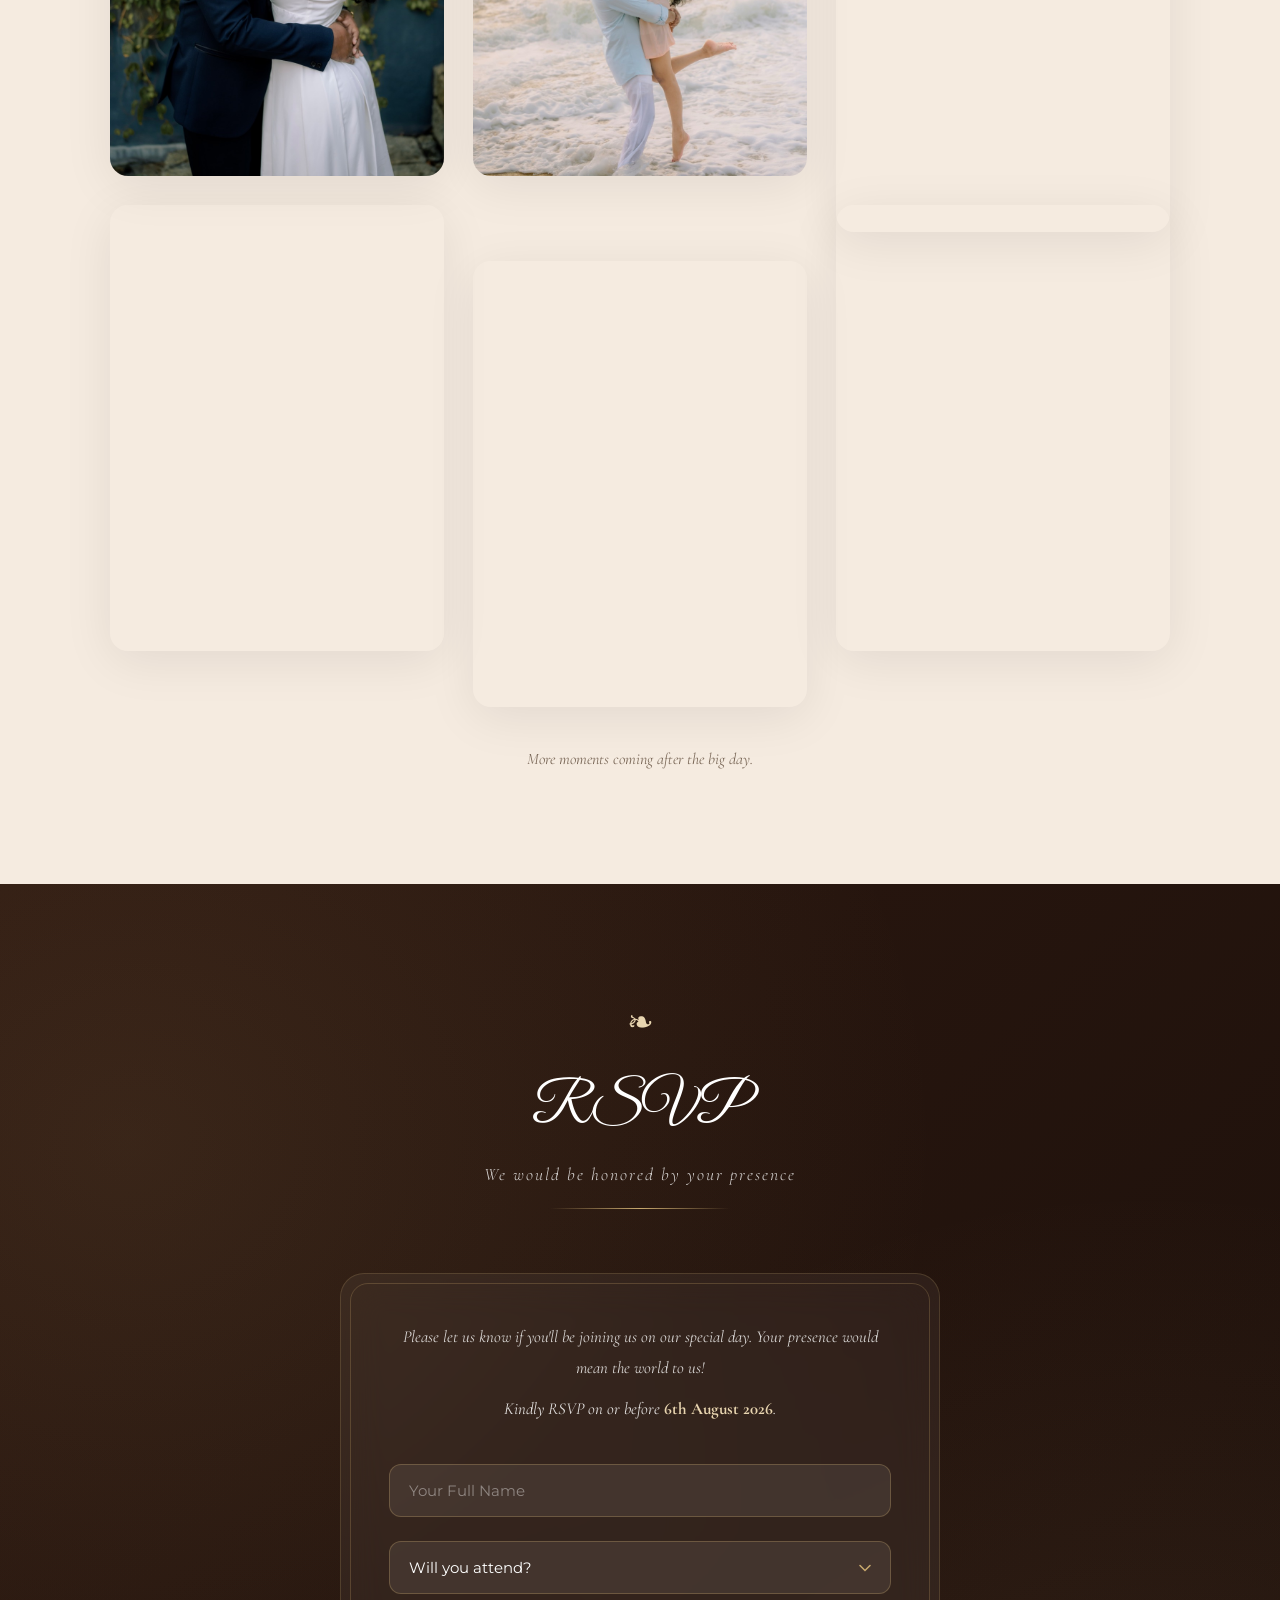
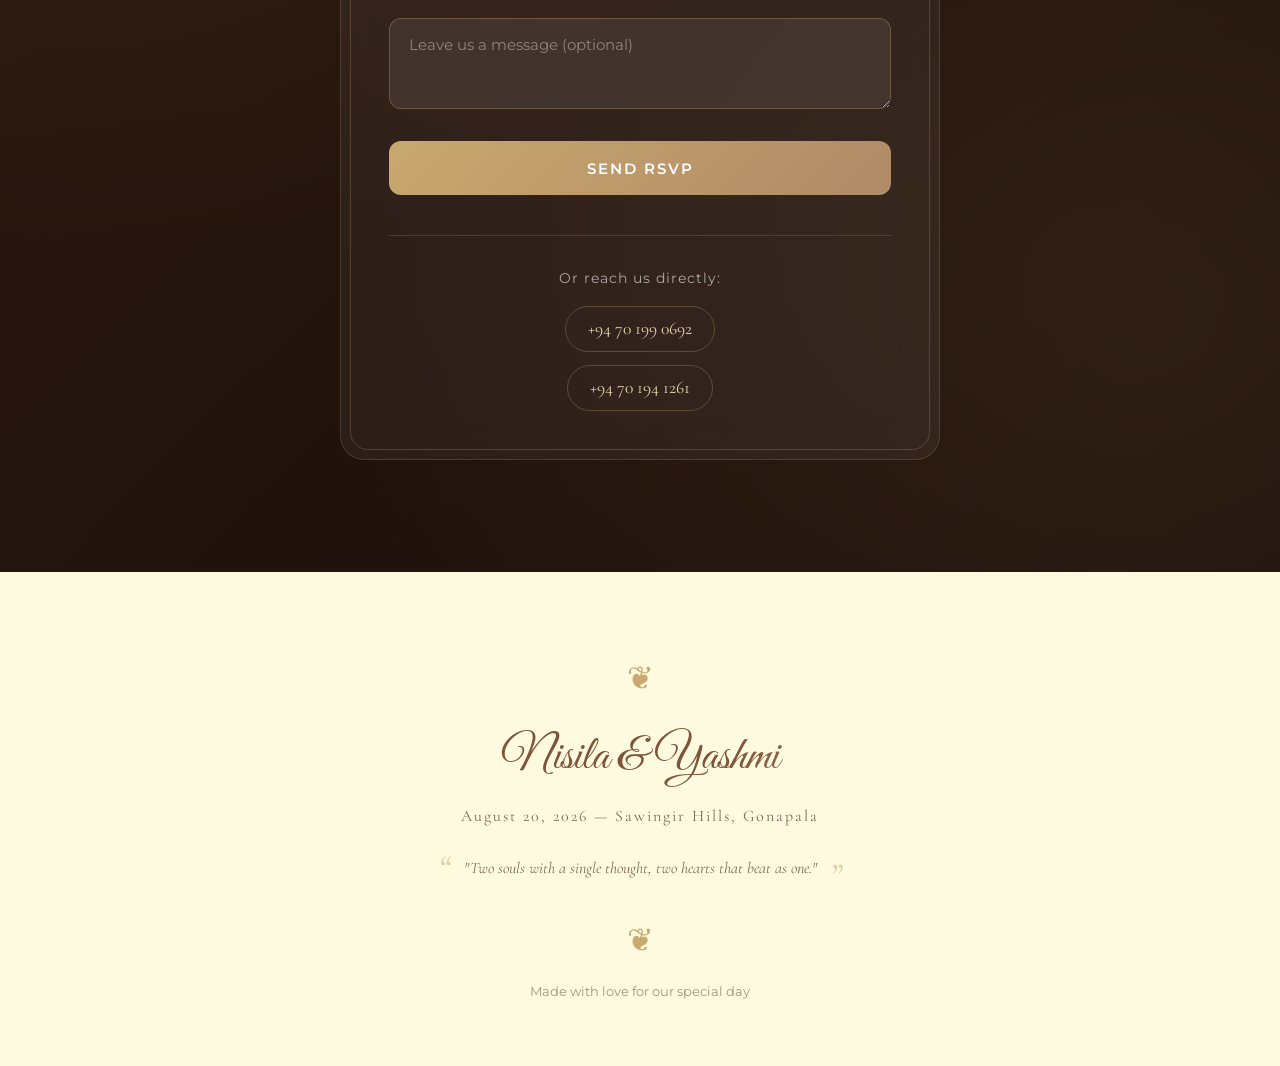
==== commit 0c0d5416: "added changes" ====
--- a/index.html
+++ b/index.html
@@ -329,7 +329,7 @@
             </svg>
           </div>
           <h3>Poruwa Ceremony</h3>
-          <p class="detail-sub">The ceremony begins at 9.16 AM</p>
+          <p class="detail-sub">The ceremony begins at 9.10 AM</p>
         </div>
       </div>
     </section>
@@ -346,7 +346,7 @@
         <div class="timeline-item" data-animate>
           <div class="timeline-dot"></div>
           <div class="timeline-content">
-            <span class="timeline-time">9.16 AM</span>
+            <span class="timeline-time">9.10 AM</span>
             <h3>Poruwa Ceremony</h3>
             <p>
               The traditional Sri Lankan wedding poruwa ceremony at the Hotel
@@ -412,7 +412,7 @@
             </figcaption>
           </figure>
         </div>
-        <div class="gallery-item gi-2" data-animate>
+        <!-- <div class="gallery-item gi-2" data-animate>
           <figure class="gallery-photo">
             <img
               src="assets/photos/gallery-3.jpg"
@@ -425,7 +425,7 @@
               <p>Dancing in Golden Light</p>
             </figcaption>
           </figure>
-        </div>
+        </div> -->
         <div class="gallery-item gi-3" data-animate>
           <figure class="gallery-photo">
             <img
@@ -437,6 +437,20 @@
             <figcaption>
               <span class="caption-line"></span>
               <p>Where the Ocean Sings</p>
+            </figcaption>
+          </figure>
+        </div>
+        <div class="gallery-item gi-2" data-animate>
+          <figure class="gallery-photo">
+            <img
+              src="assets/photos/gallery-3.jpg"
+              alt="Nisila twirling Yashmi in a sunlit garden path"
+              loading="lazy"
+              decoding="async"
+            />
+            <figcaption>
+              <span class="caption-line"></span>
+              <p>Dancing in Golden Light</p>
             </figcaption>
           </figure>
         </div>
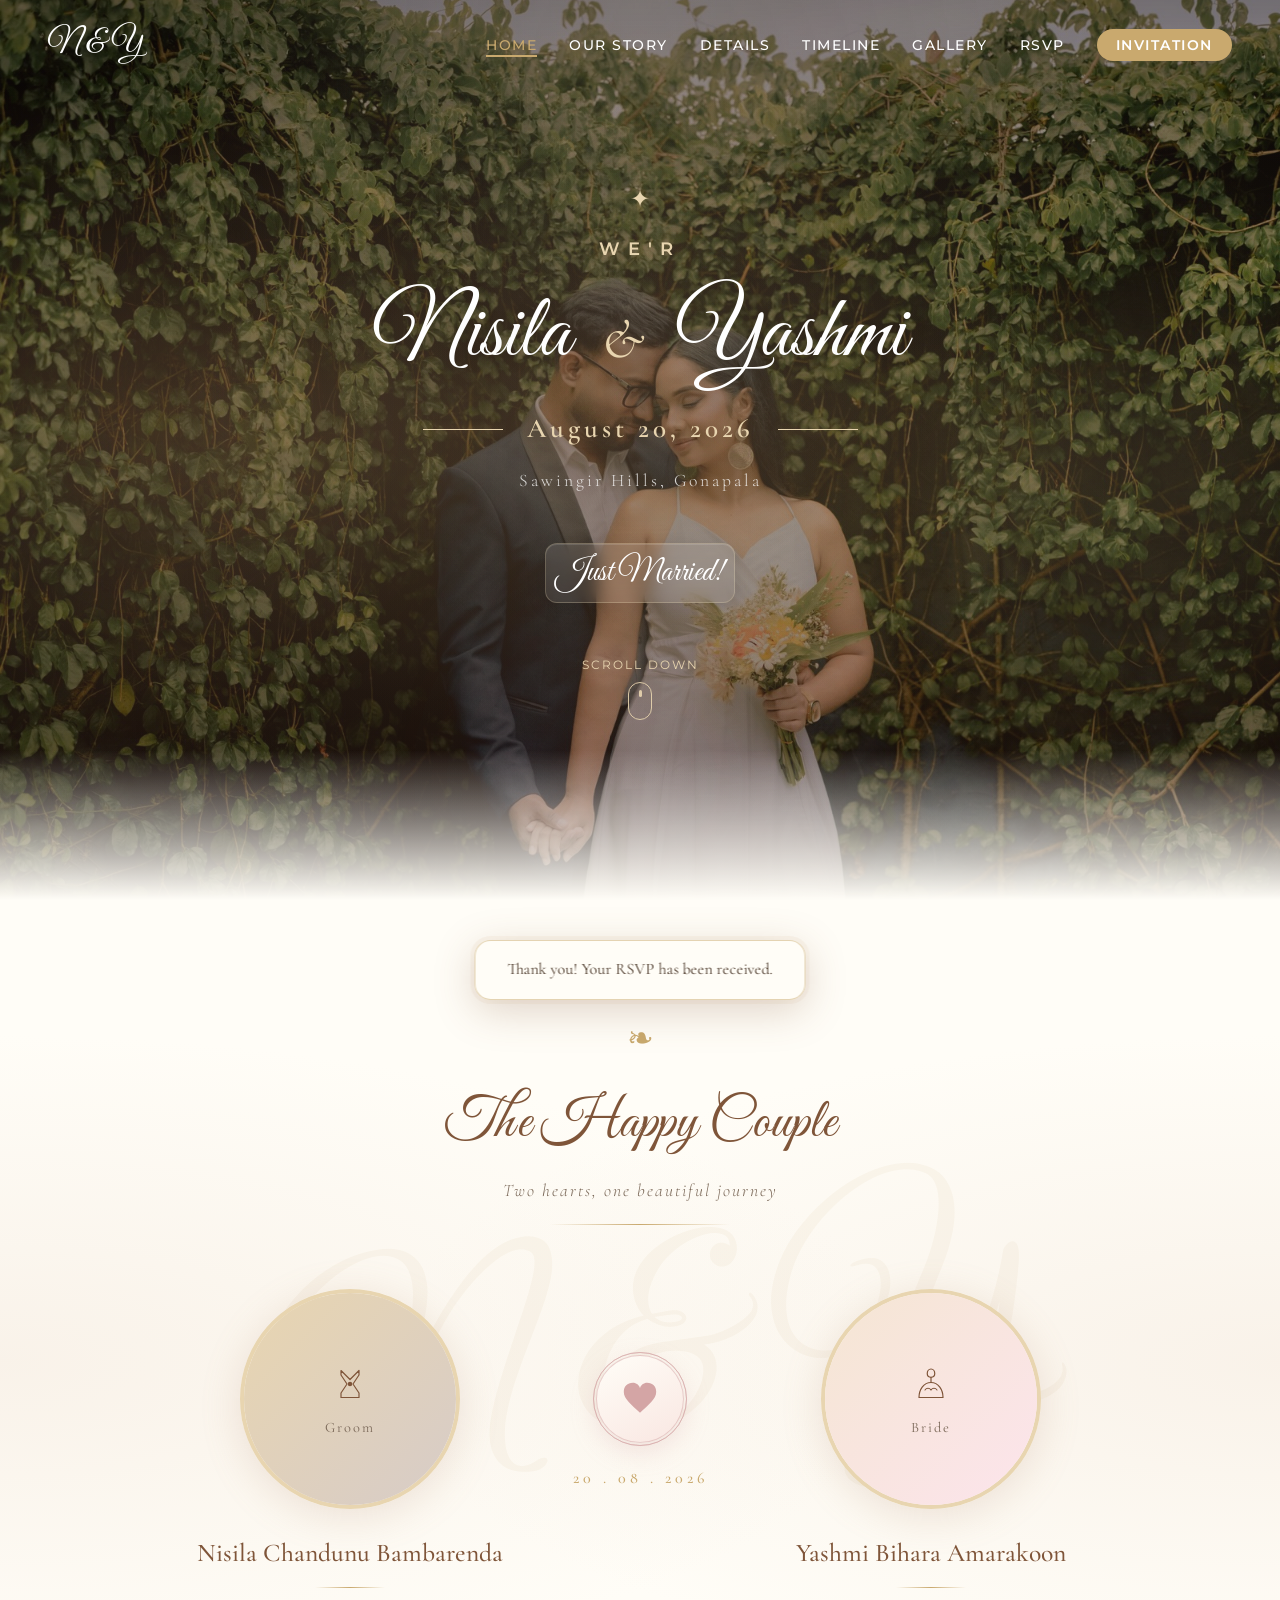
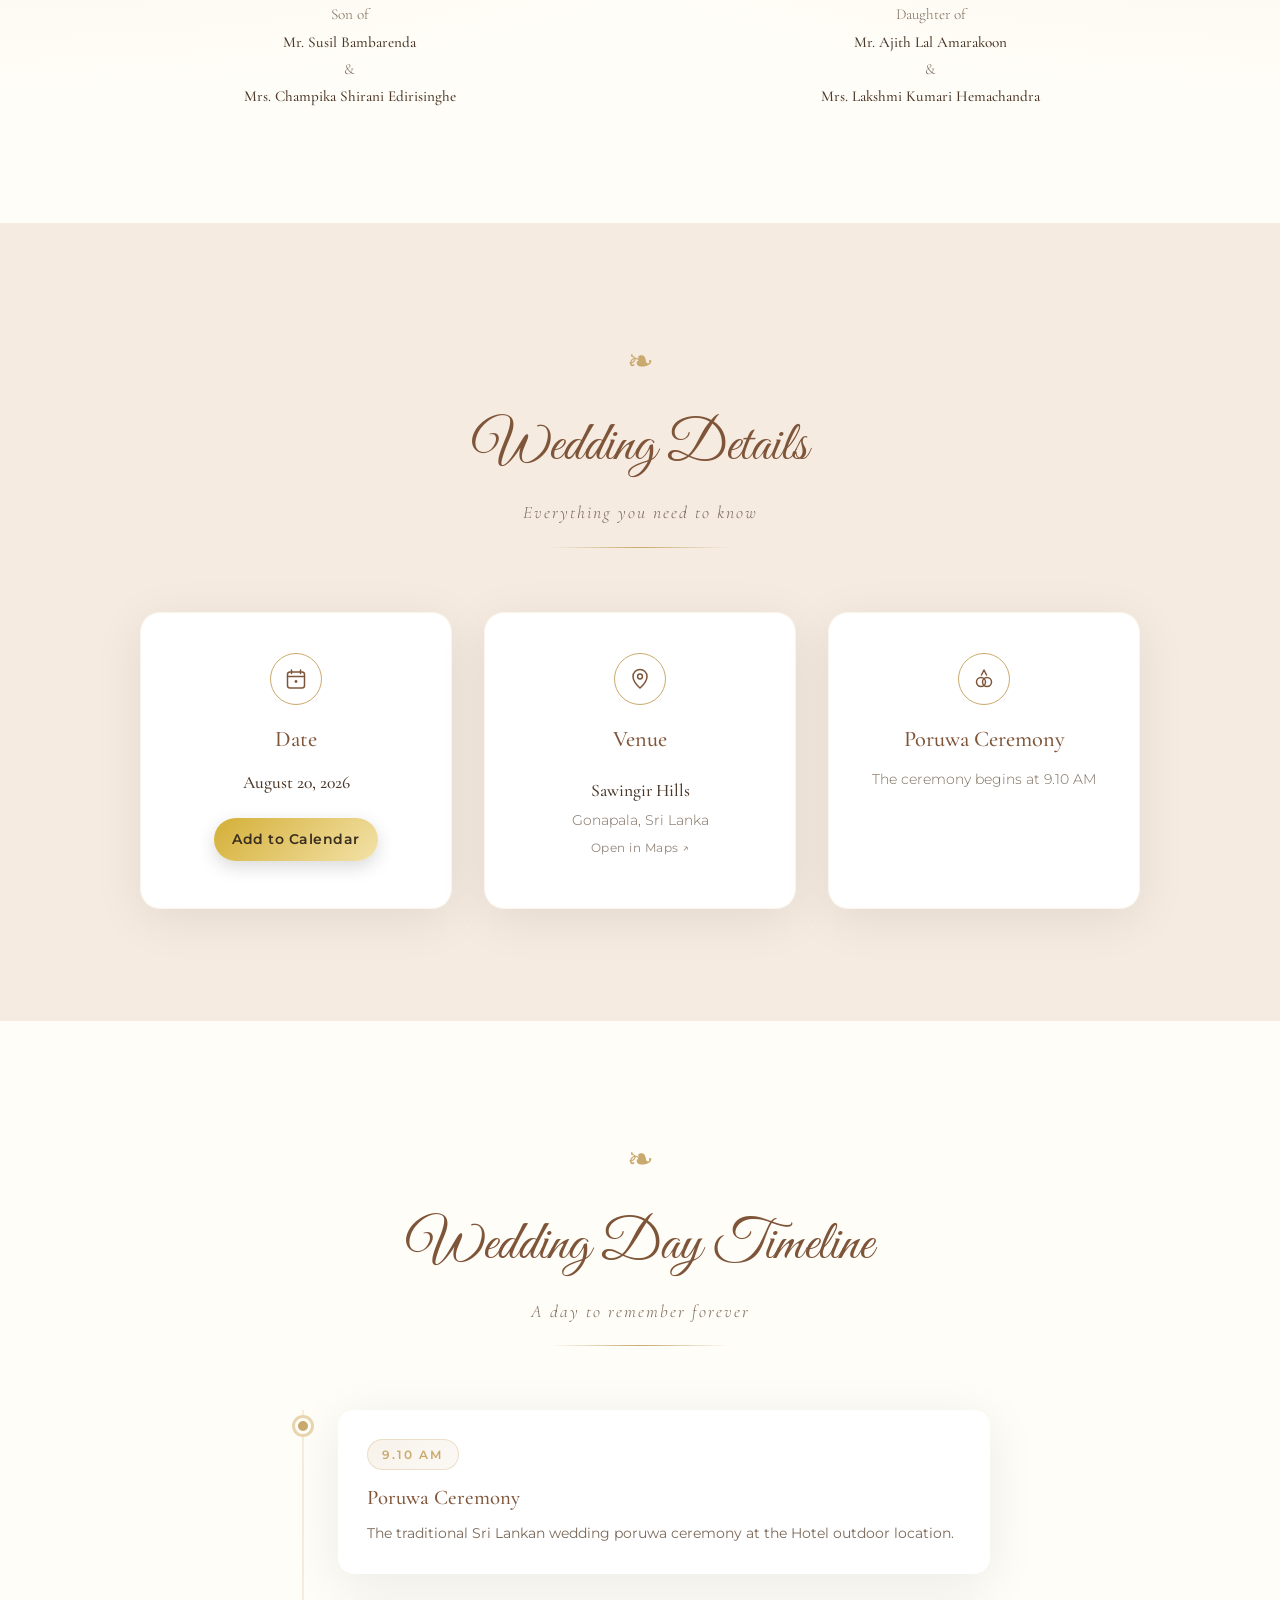
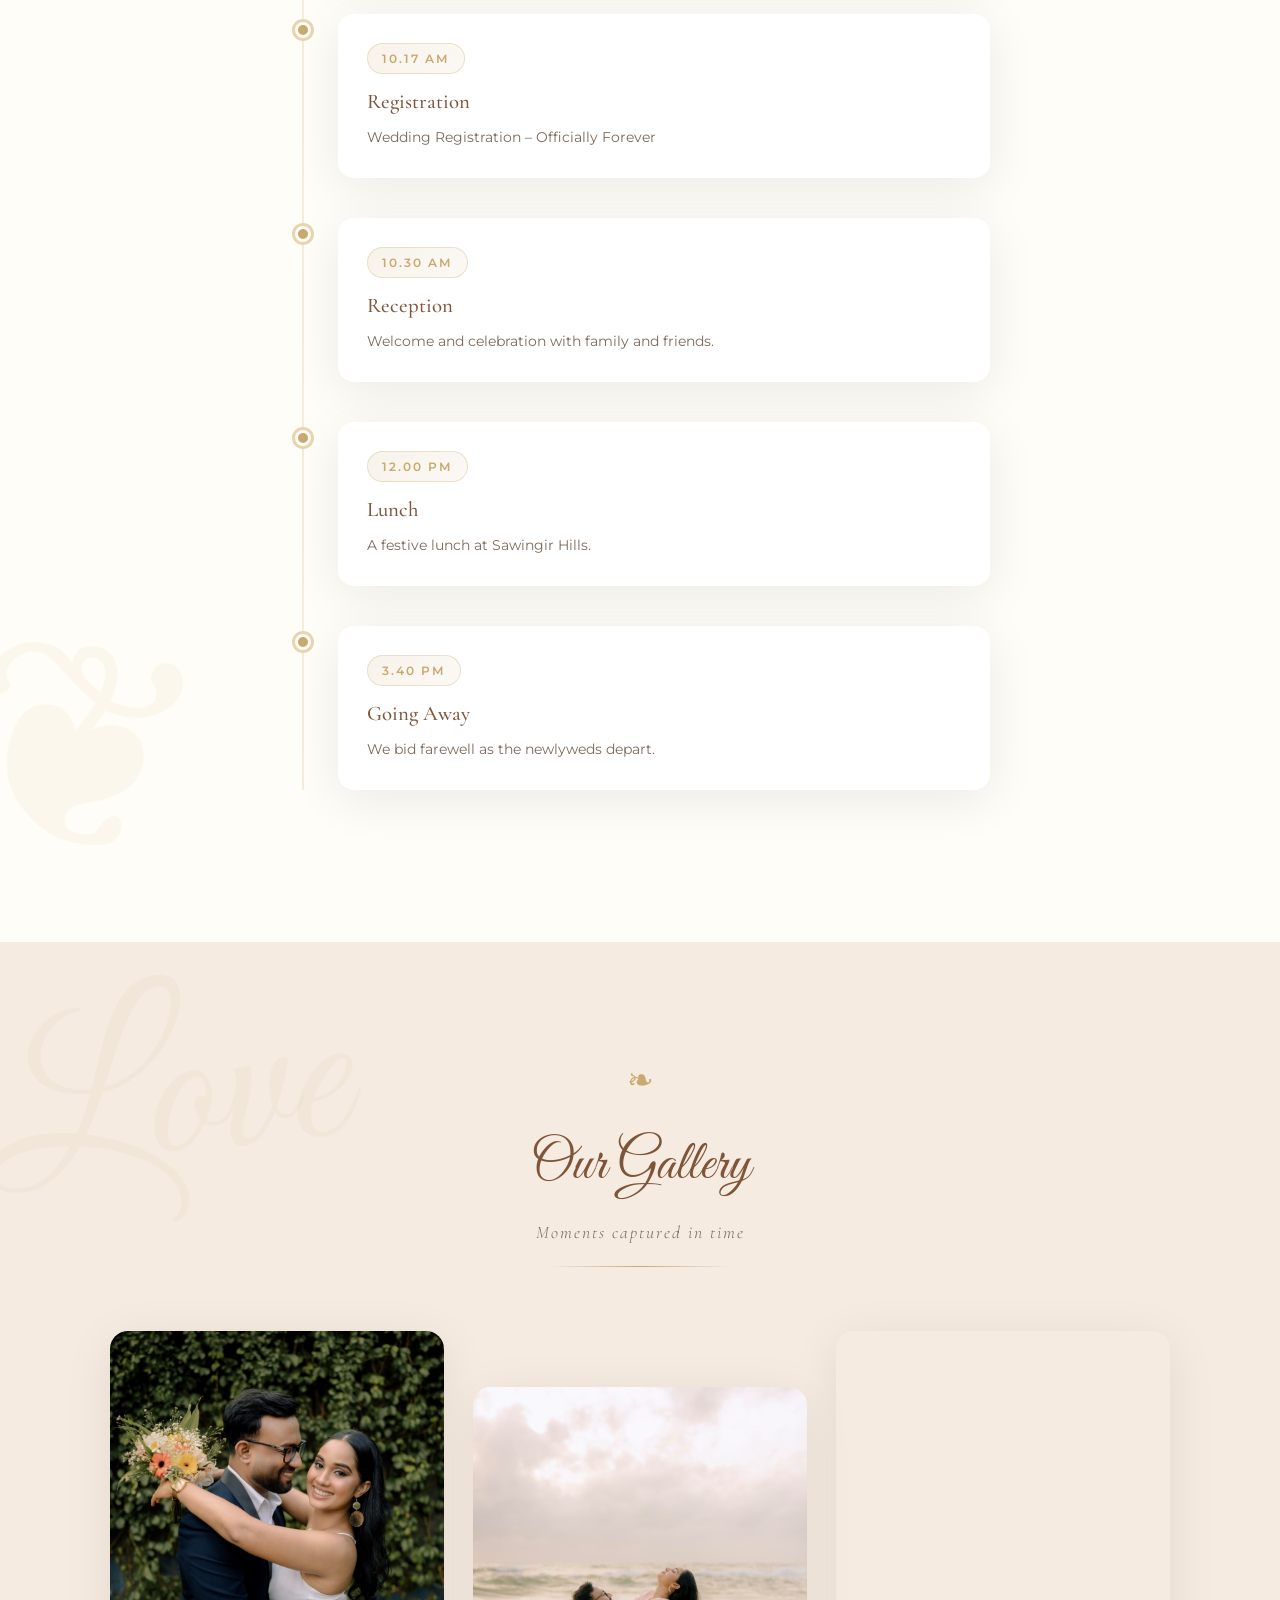
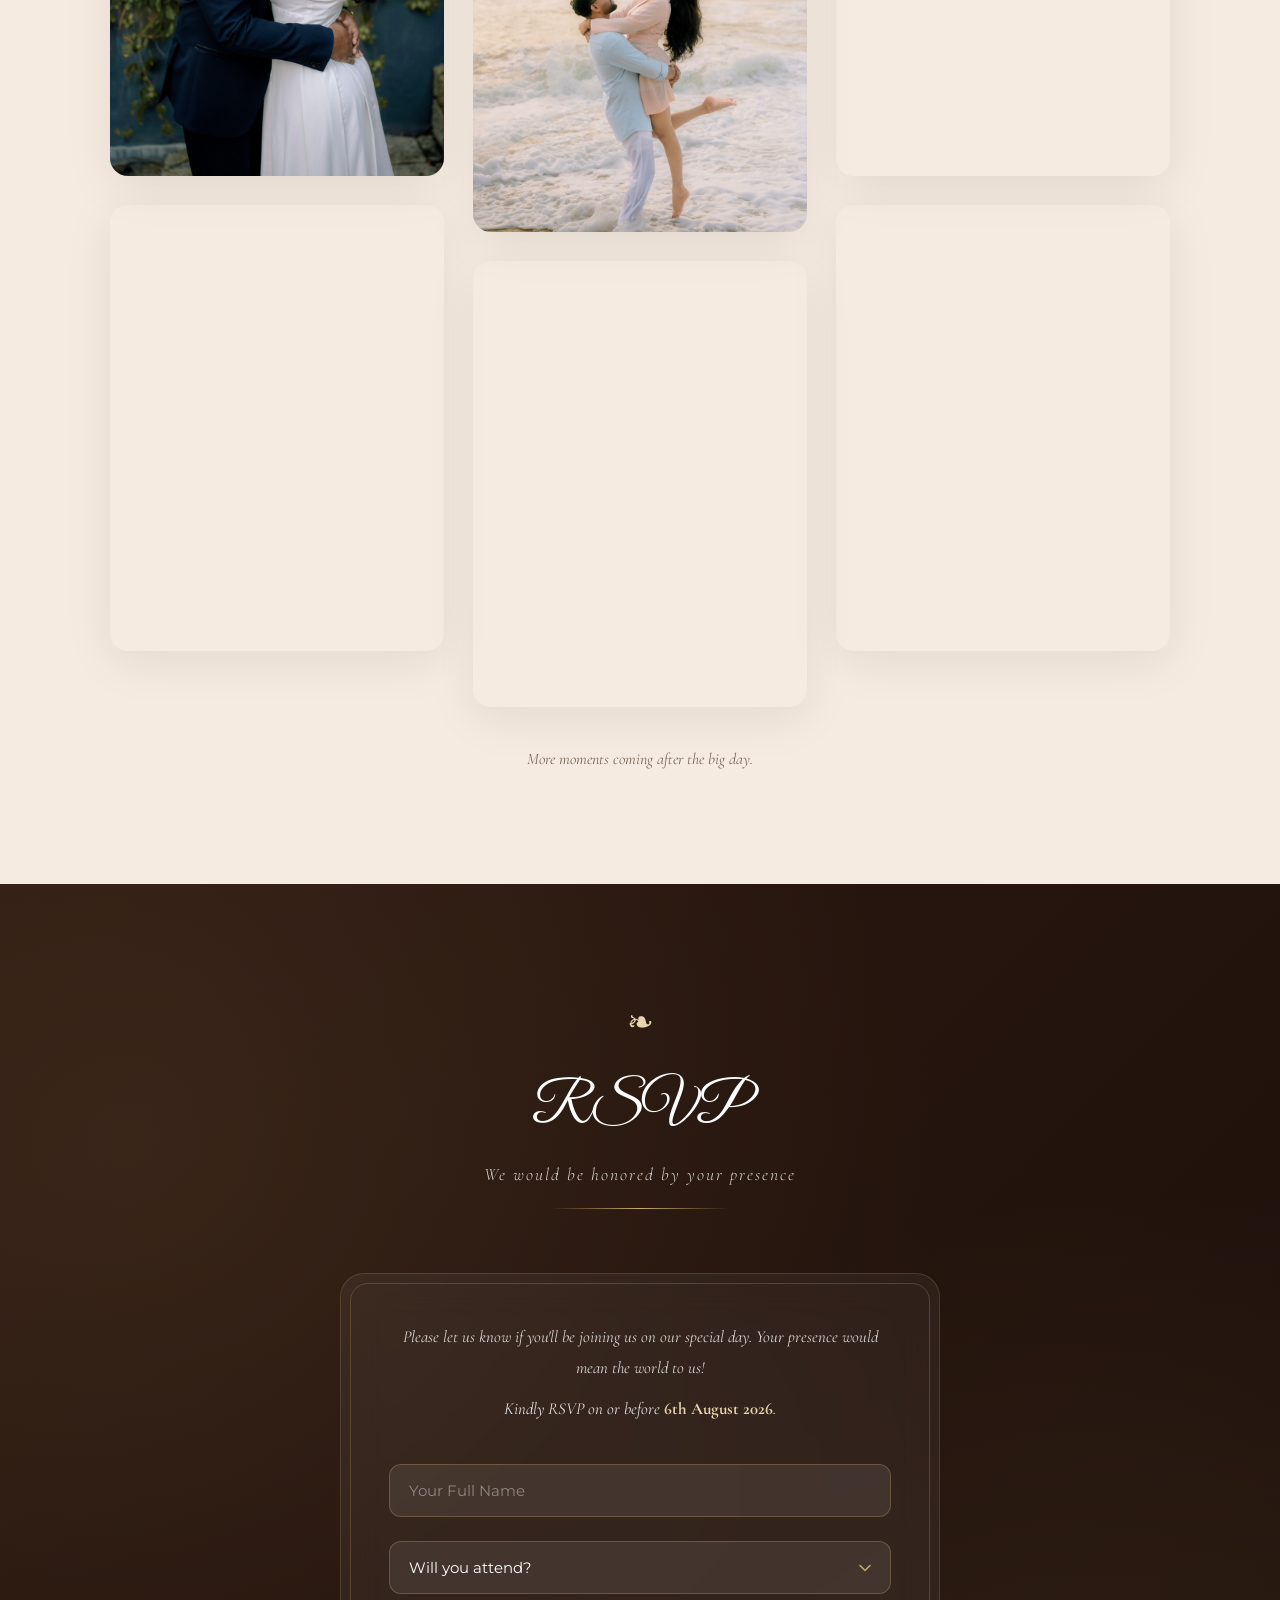
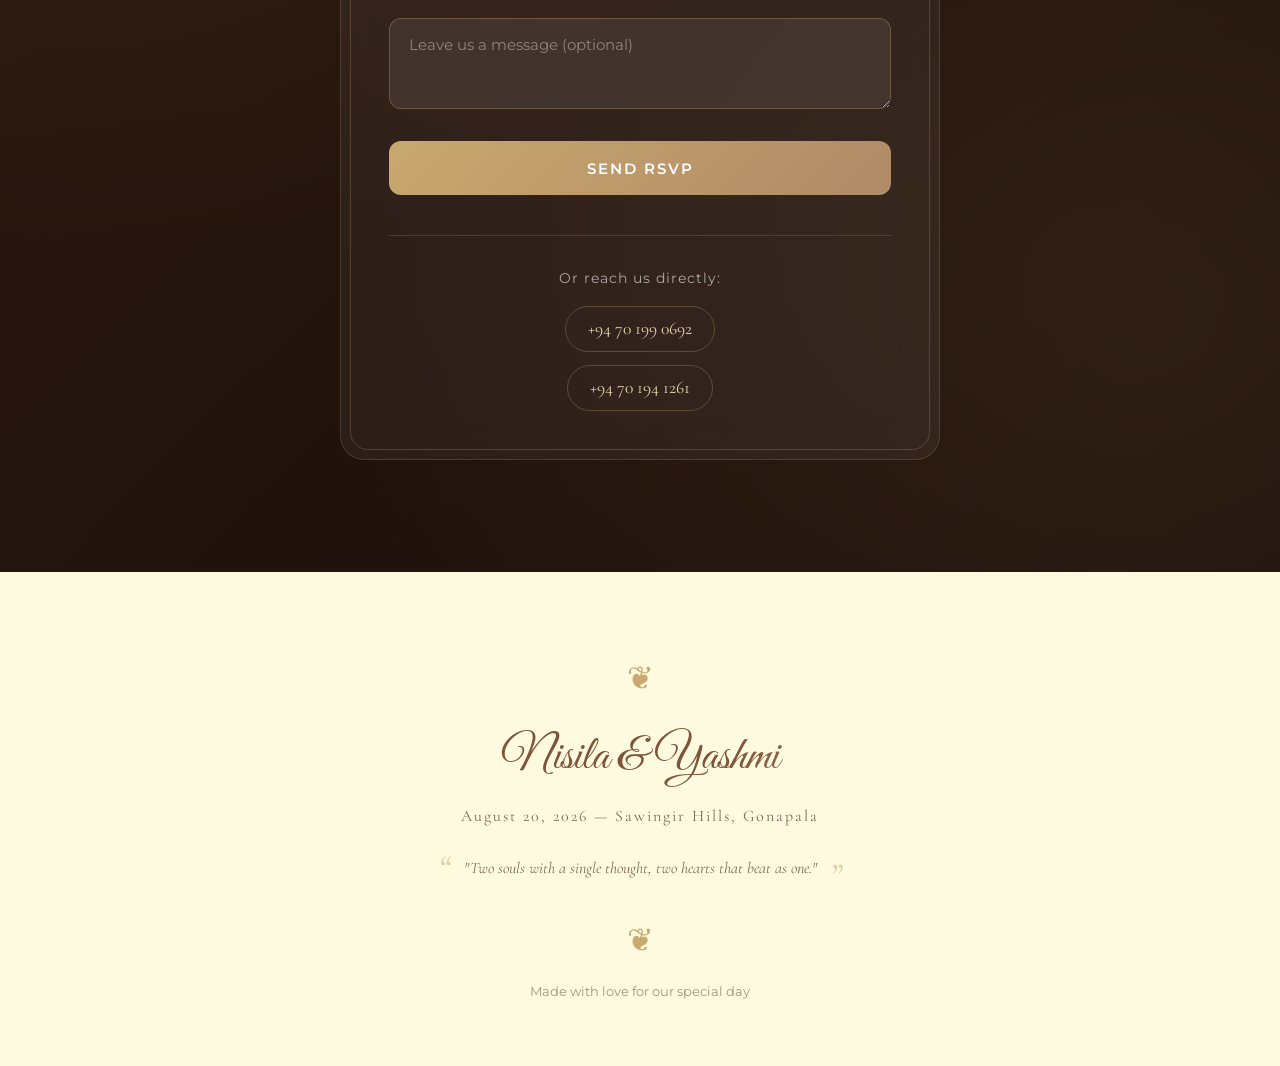
==== commit 9746724b: "added minor change" ====
--- a/index.html
+++ b/index.html
@@ -426,7 +426,7 @@
             </figcaption>
           </figure>
         </div> -->
-        <div class="gallery-item gi-3" data-animate>
+        <div class="gallery-item gi-2" data-animate>
           <figure class="gallery-photo">
             <img
               src="assets/photos/gallery-6.jpg"
@@ -440,7 +440,7 @@
             </figcaption>
           </figure>
         </div>
-        <div class="gallery-item gi-2" data-animate>
+        <div class="gallery-item gi-3" data-animate>
           <figure class="gallery-photo">
             <img
               src="assets/photos/gallery-3.jpg"
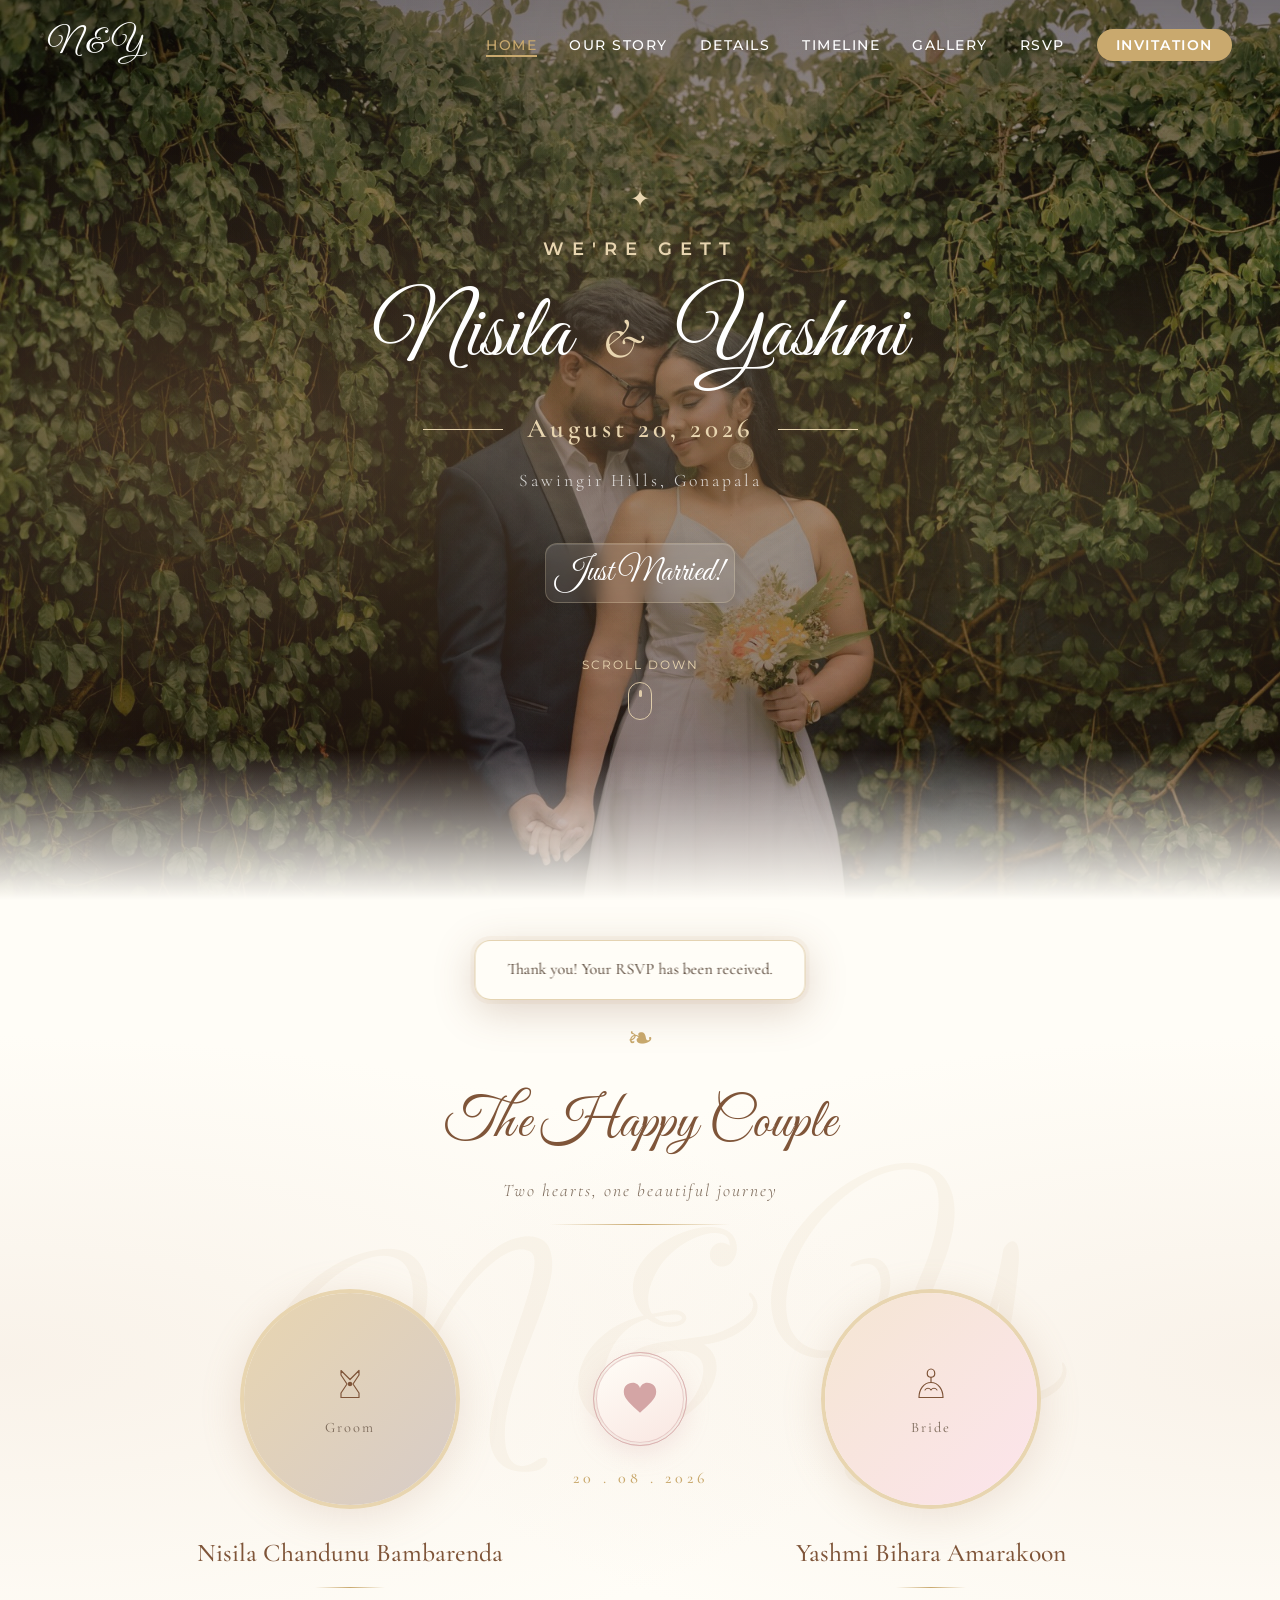
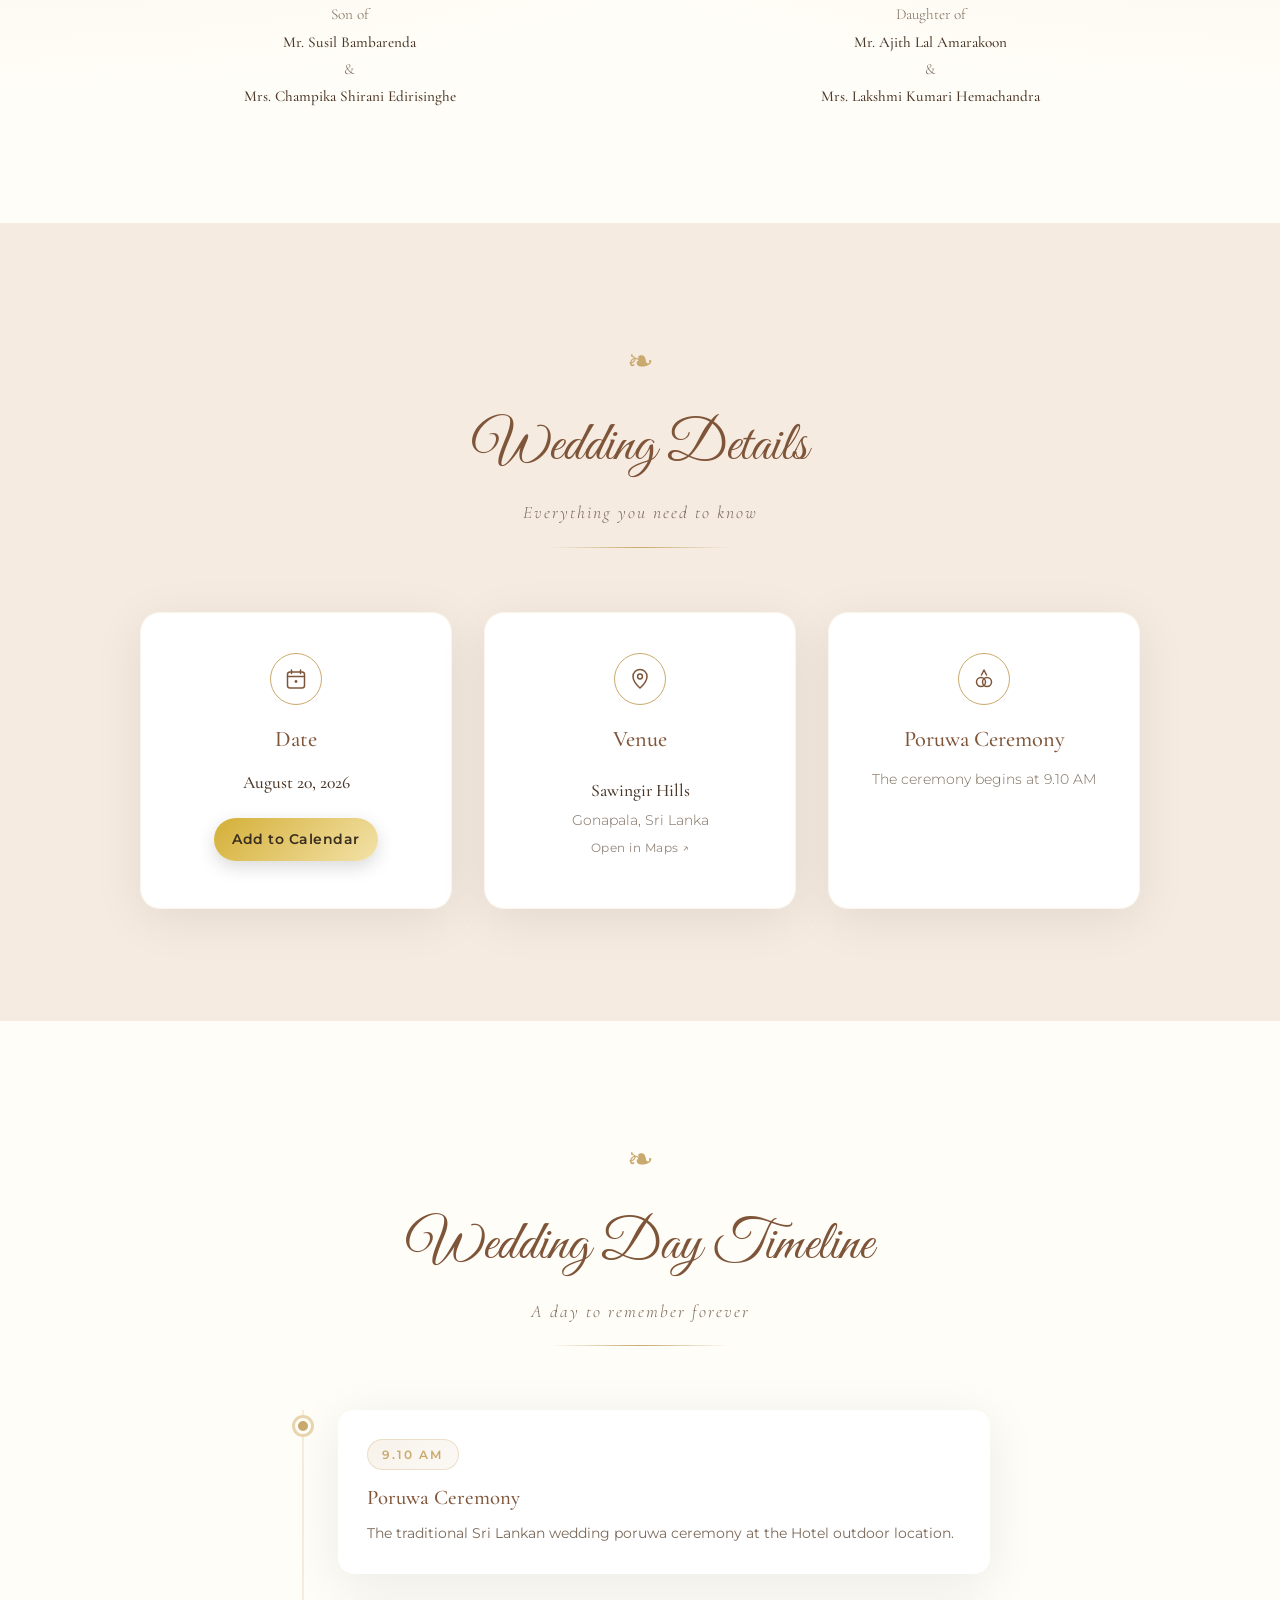
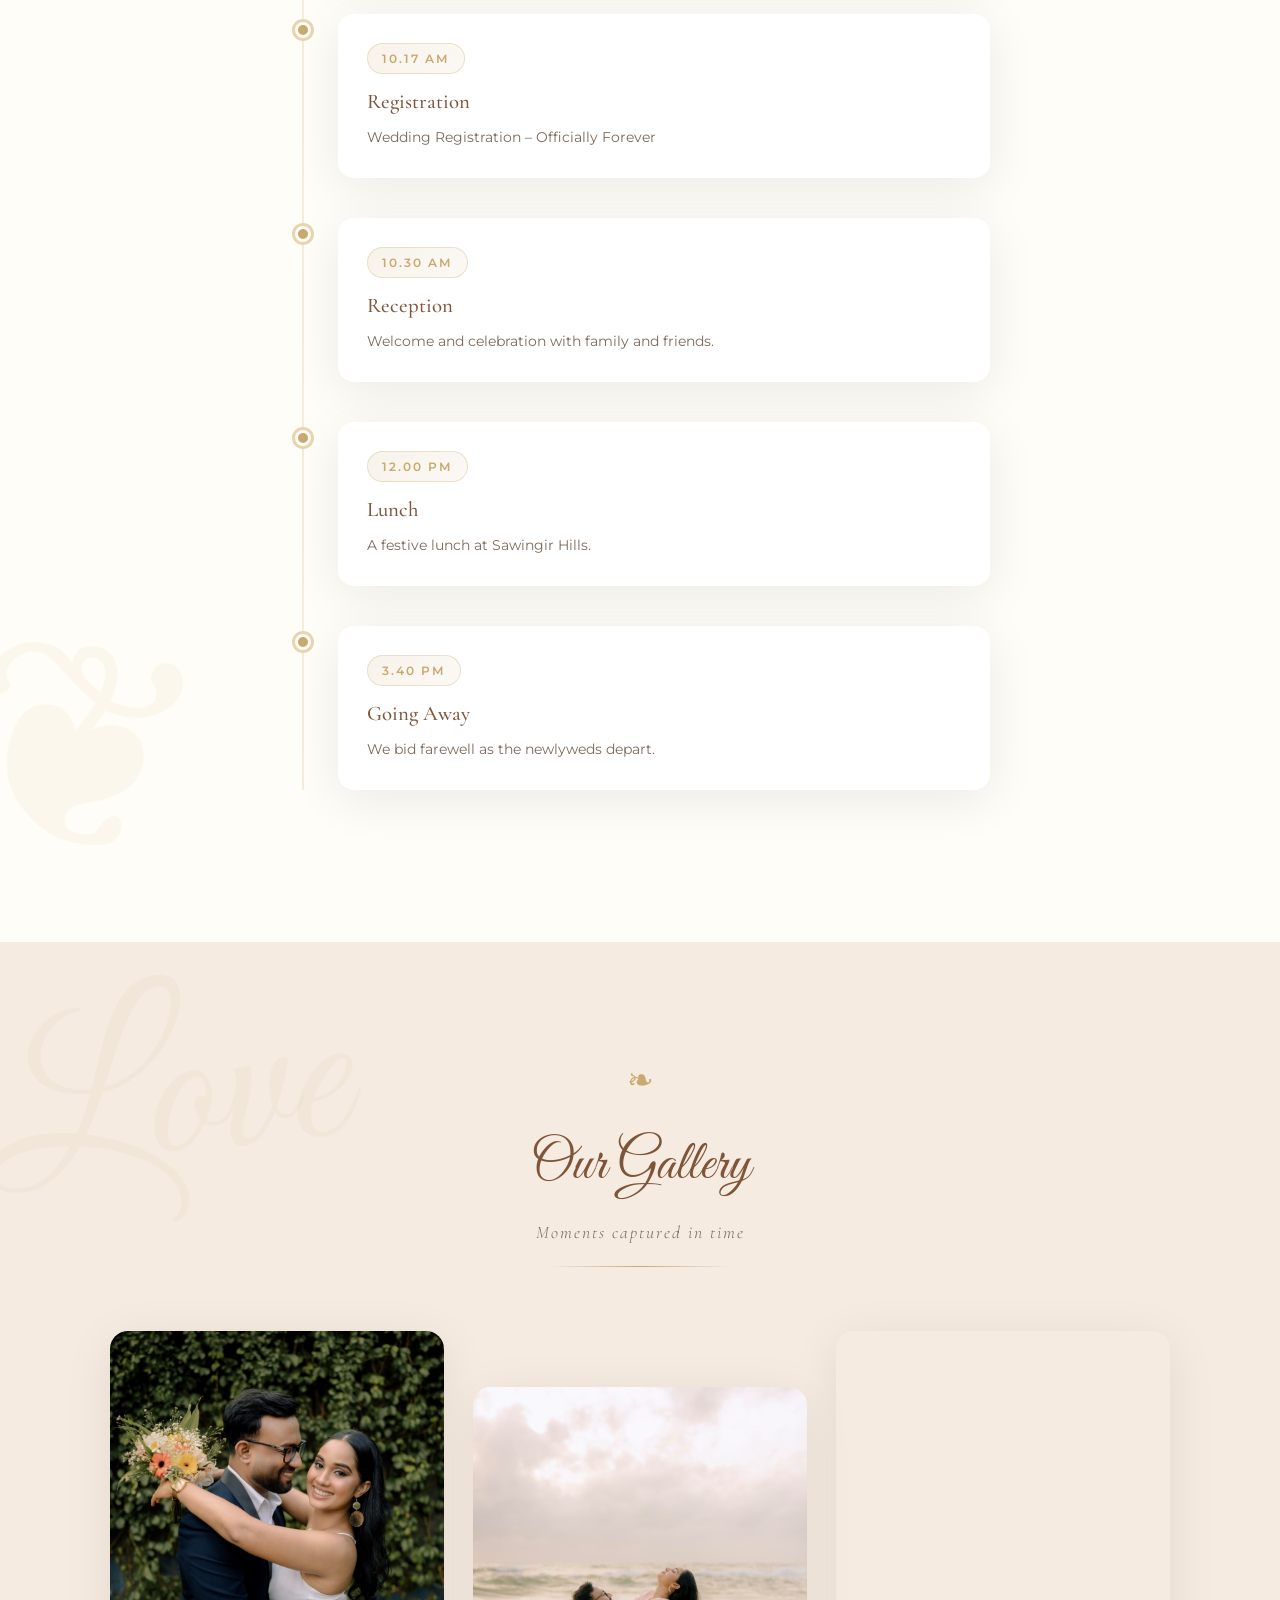
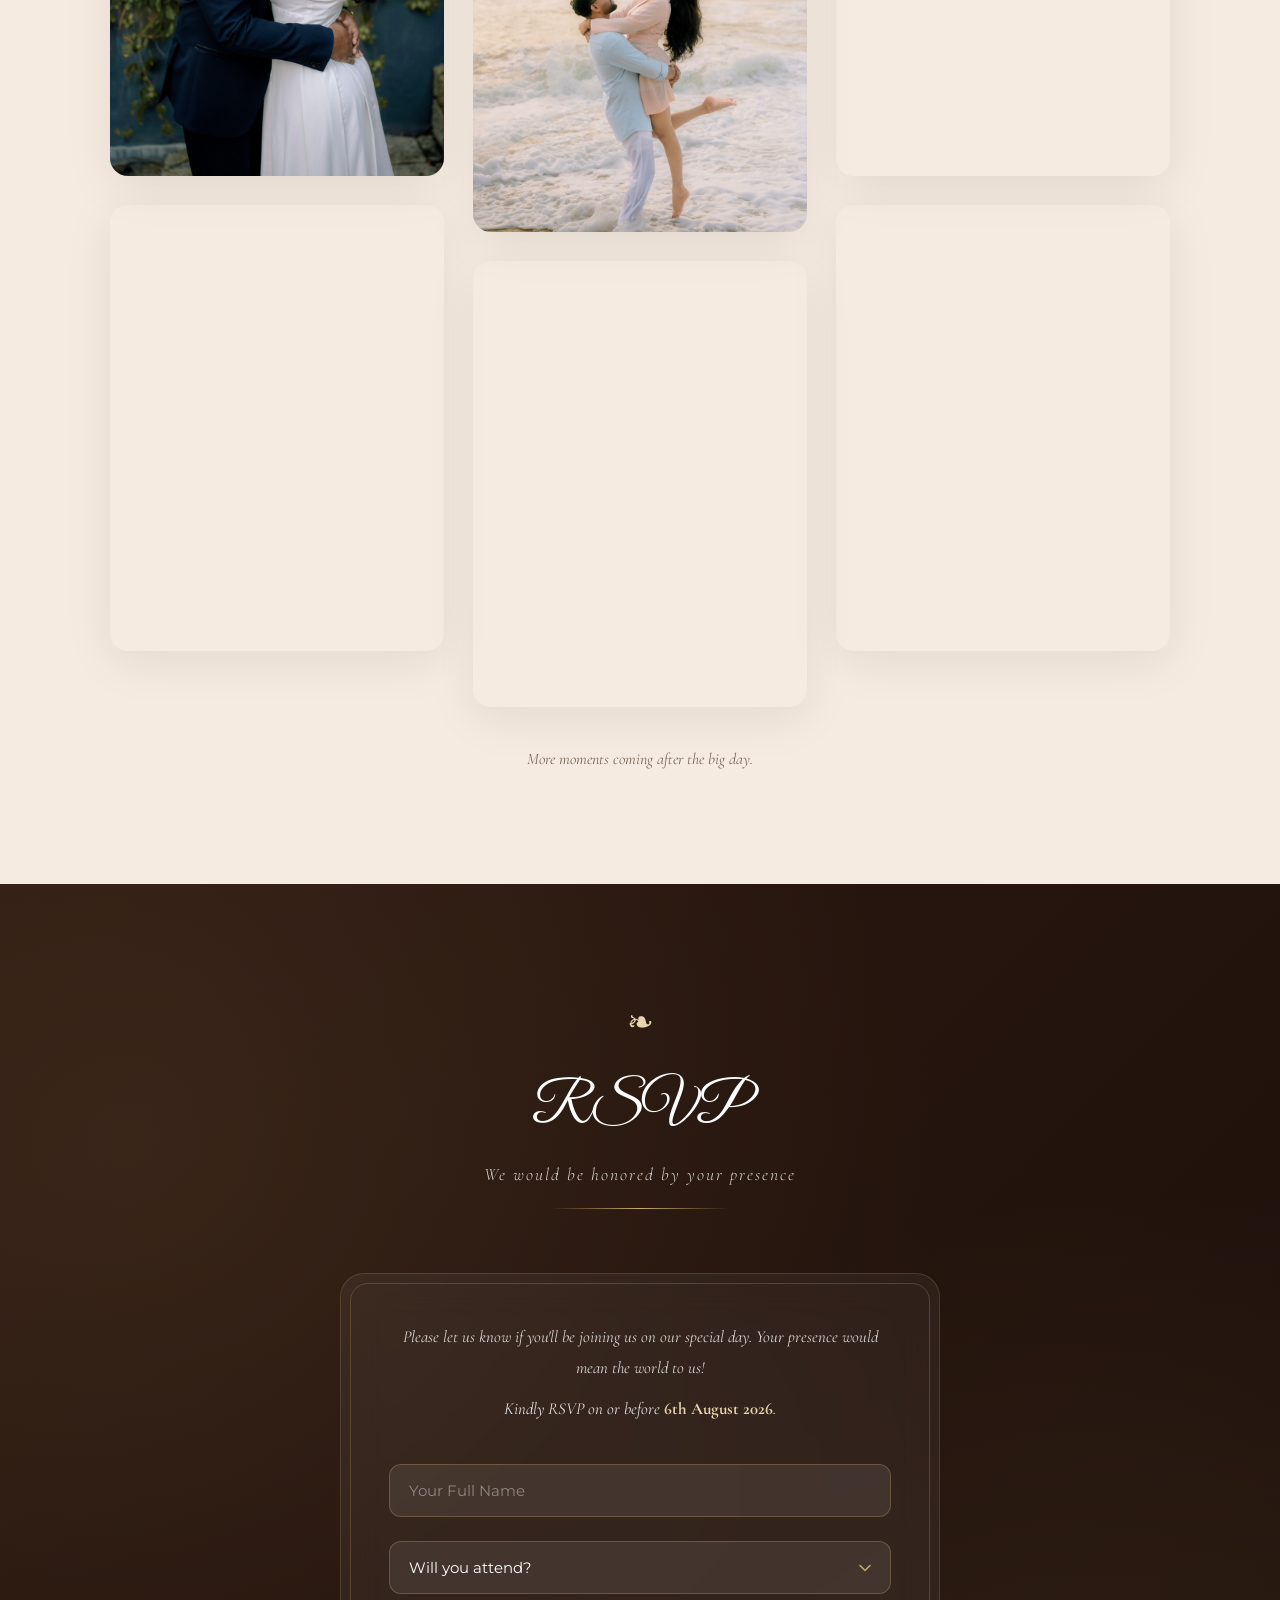
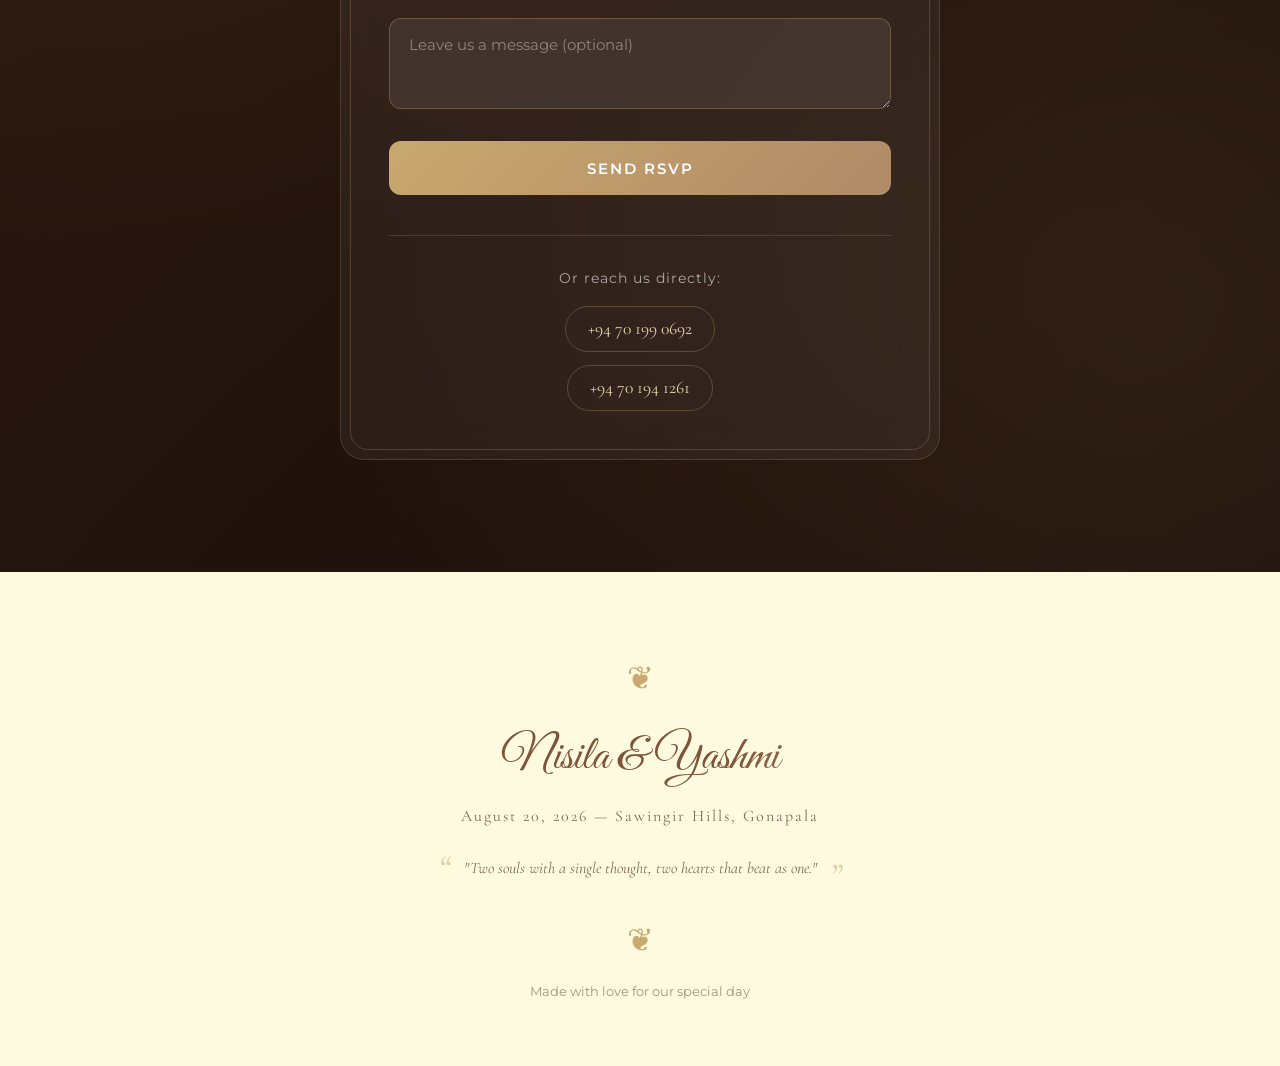
==== commit 389c5b52: "Install Vercel Speed Insights ## Vercel Speed Insights Implementation  Successfully installed and co" ====
--- a/index.html
+++ b/index.html
@@ -22,6 +22,11 @@
       rel="stylesheet"
     />
     <link rel="stylesheet" href="styles.css" />
+    <!-- Vercel Speed Insights -->
+    <script>
+      window.si = window.si || function () { (window.siq = window.siq || []).push(arguments); };
+    </script>
+    <script defer src="/_vercel/speed-insights/script.js"></script>
   </head>
   <body>
     <!-- Intro Preloader -->
